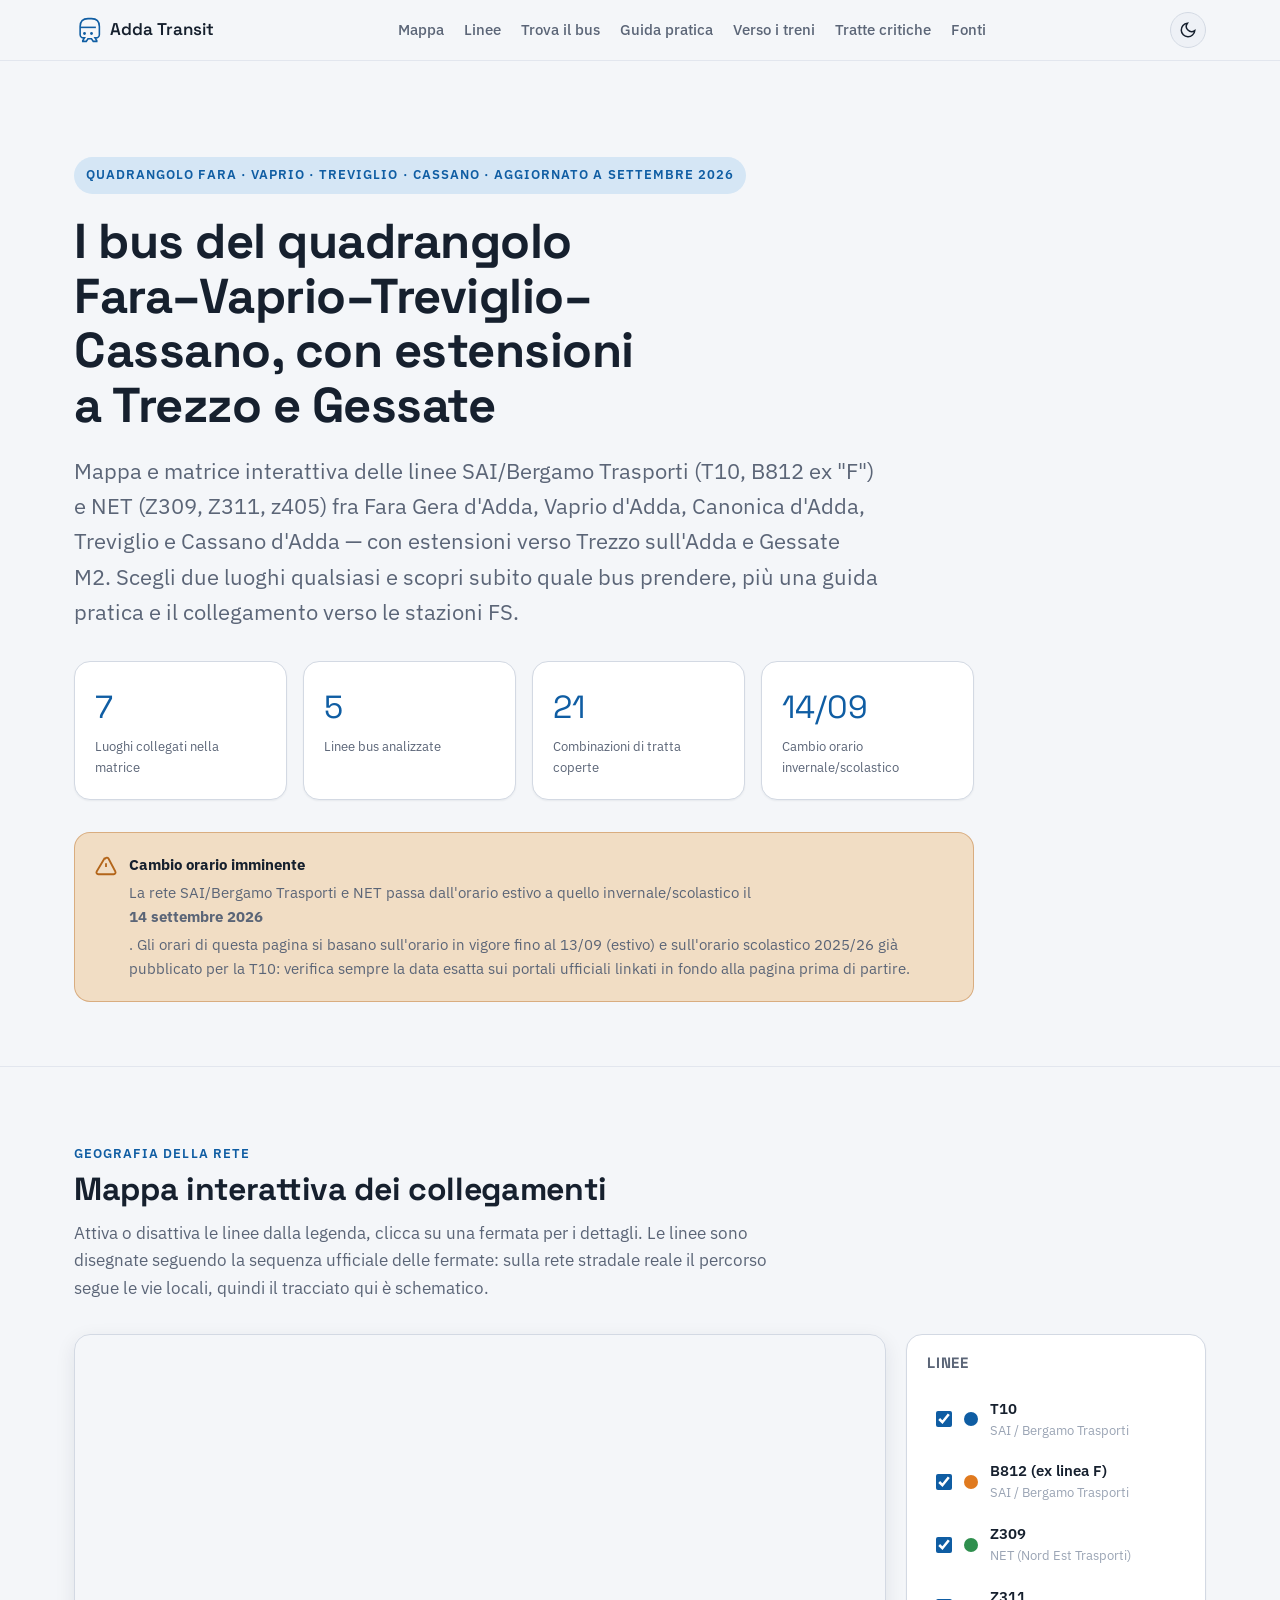
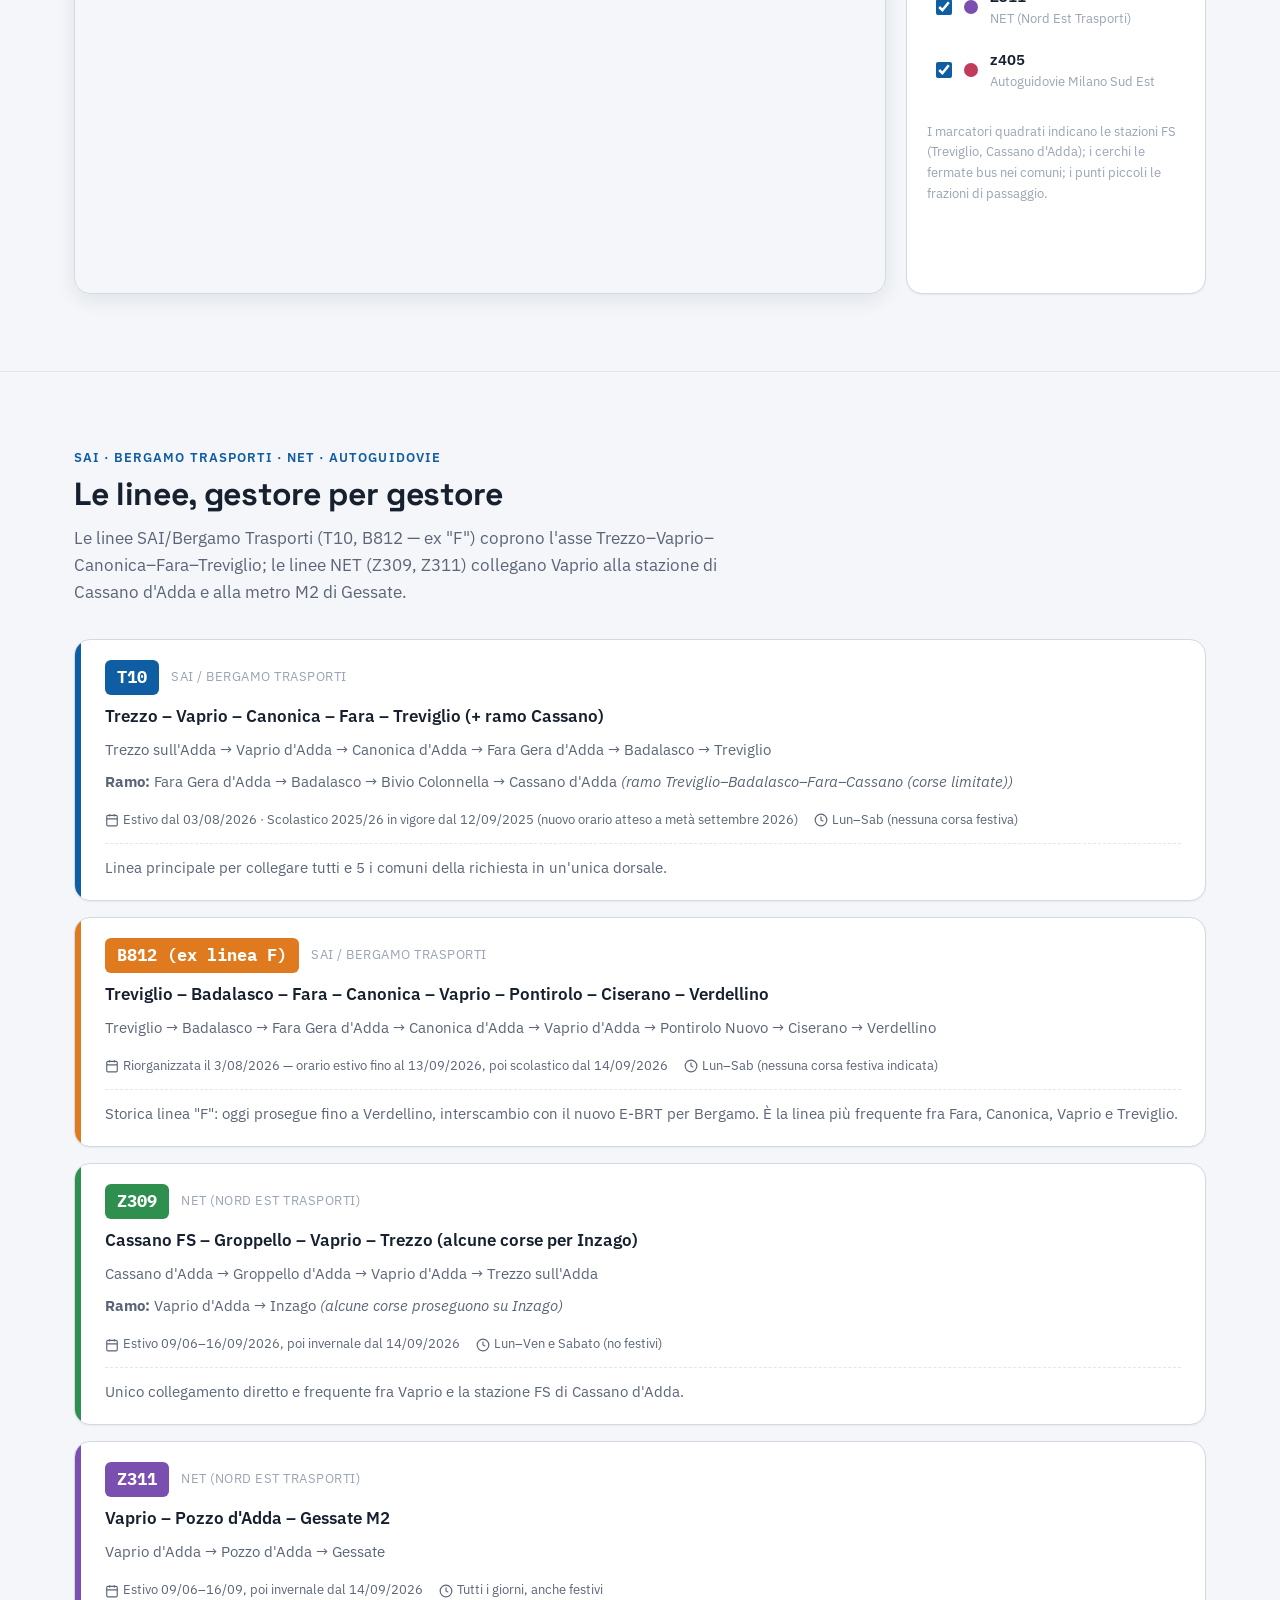
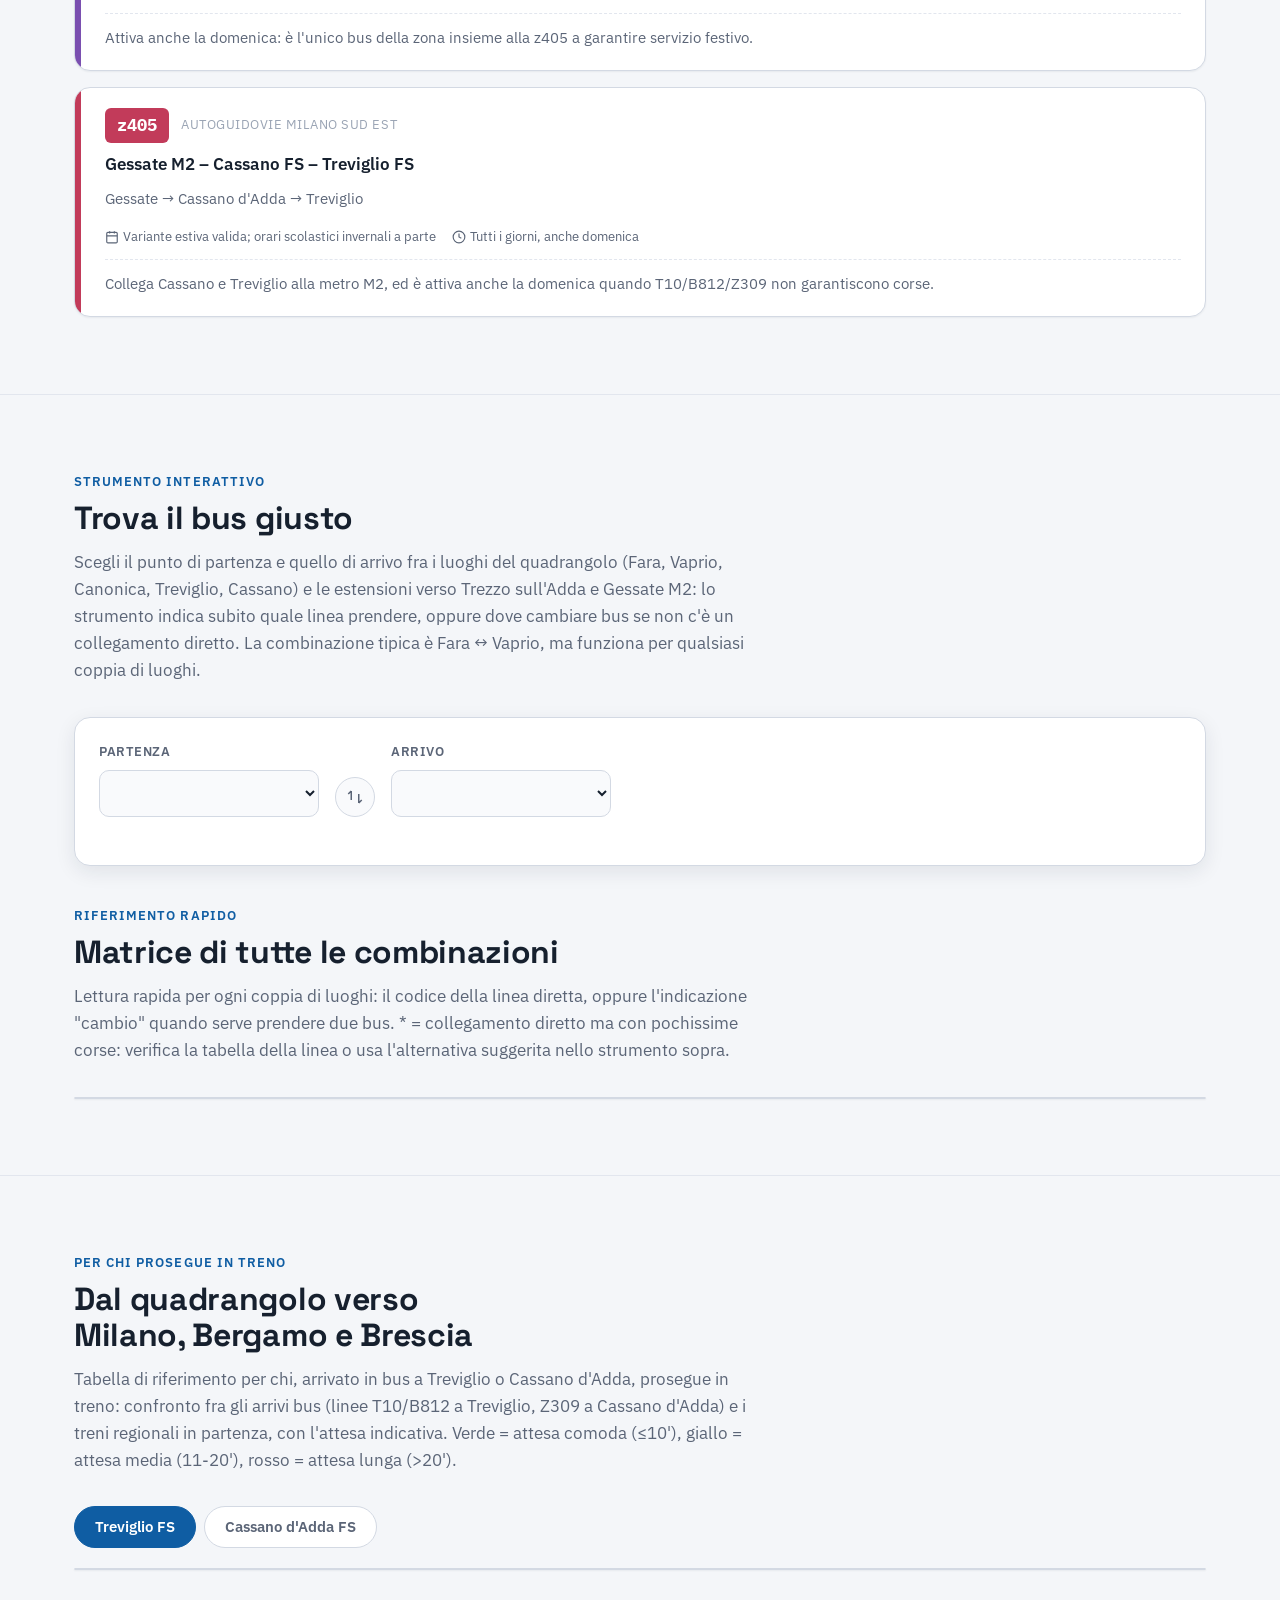
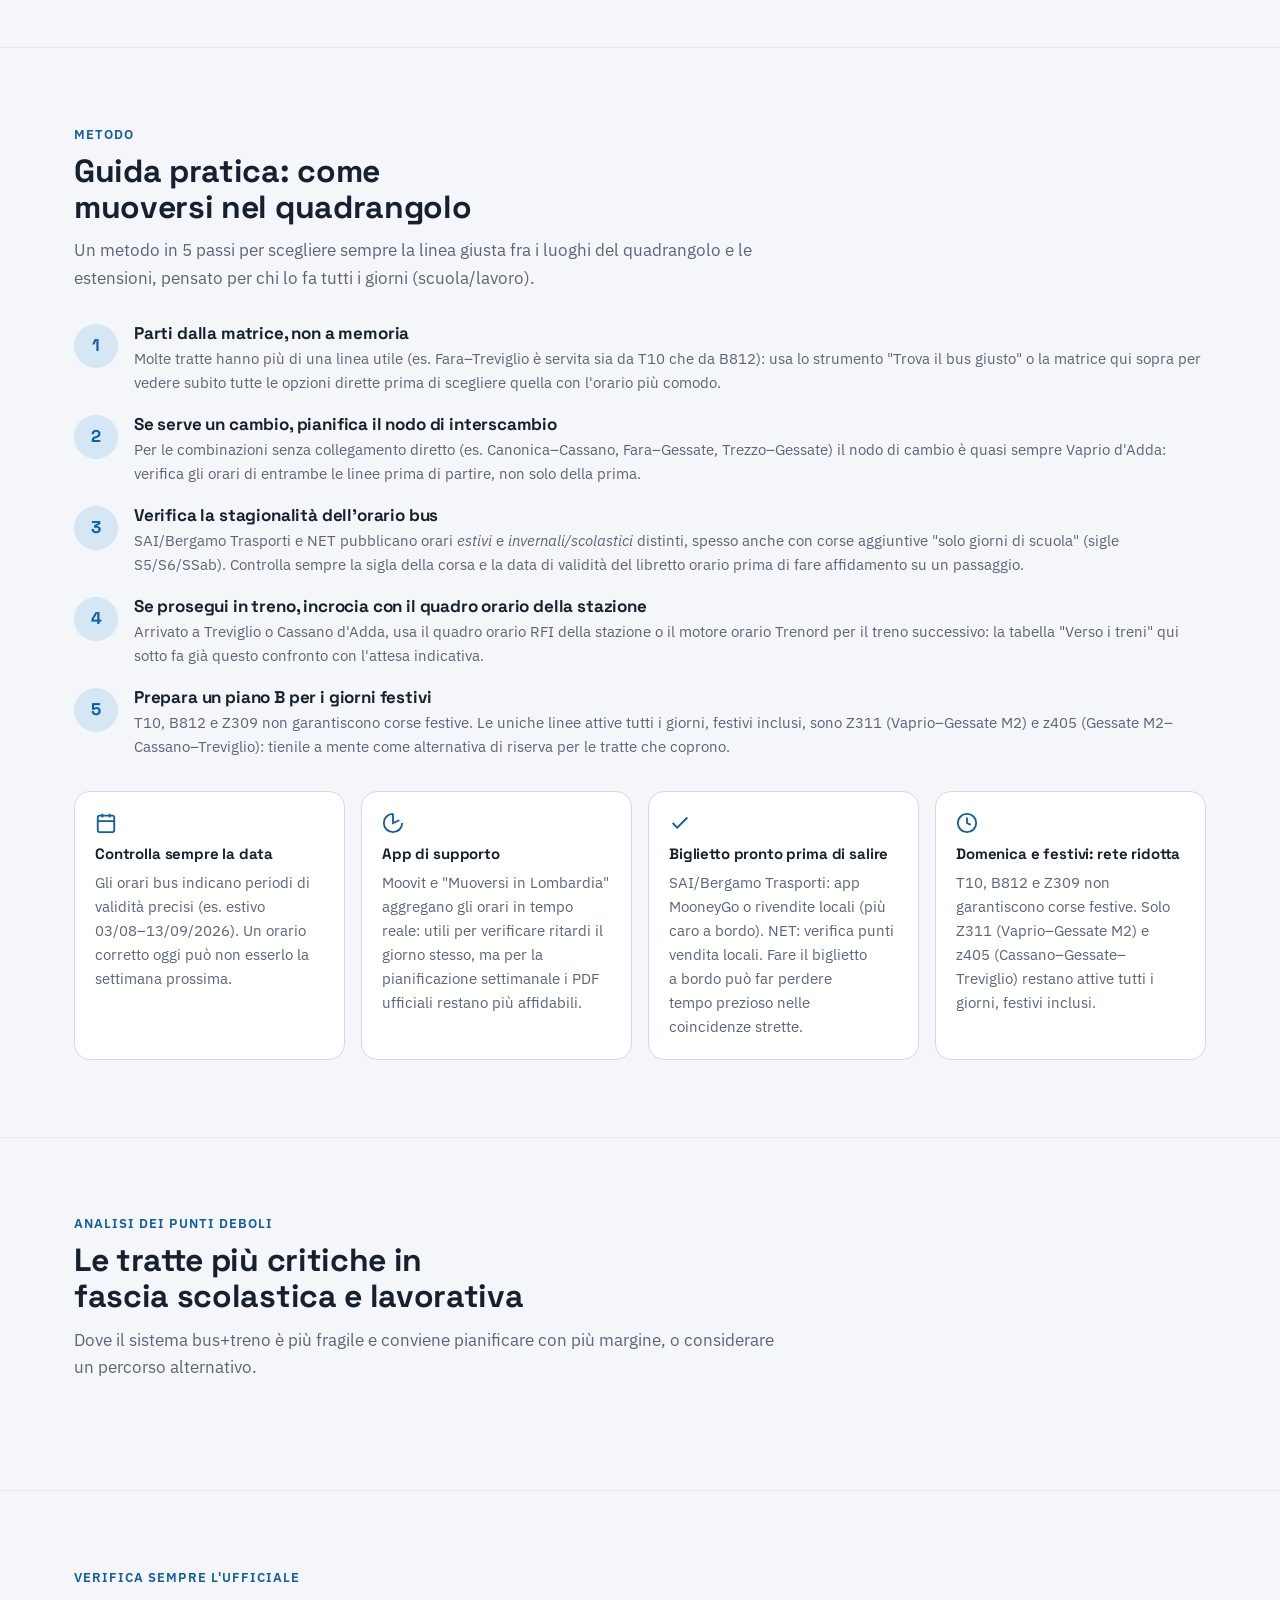
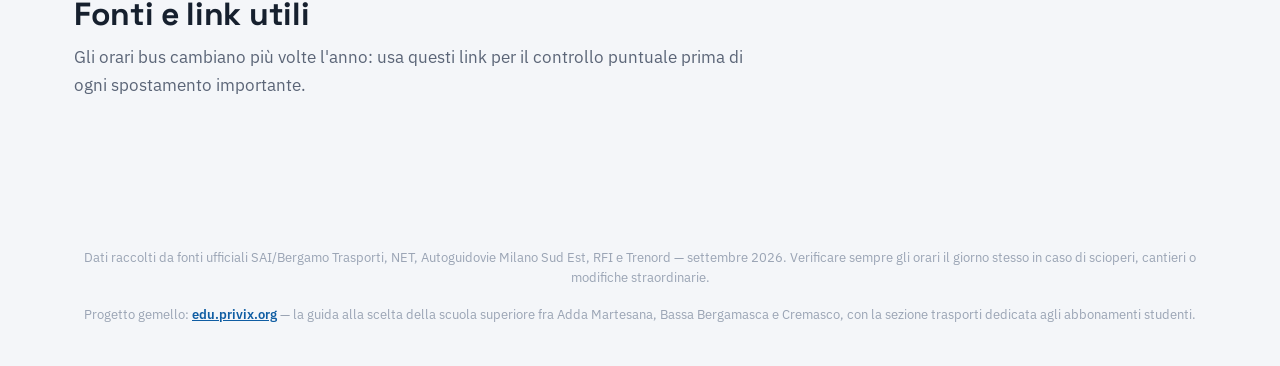
==== index.html @ 6c69dcee "feat: Adda Transit, i bus del quadrangolo Fara-Vaprio-Treviglio-Cassano Sito statico gemello di edu." ====
<!DOCTYPE html>
<html lang="it">
<head>
<meta charset="UTF-8" />
<meta name="viewport" content="width=device-width, initial-scale=1.0" />
<title>Bus Bassa Adda — Fara, Vaprio, Canonica, Treviglio, Cassano</title>
<meta name="description" content="Mappa e matrice interattiva dei collegamenti bus SAI (T10, B812/ex F) e NET (Z309, Z311, z405) nel quadrangolo Fara Gera d'Adda, Vaprio d'Adda, Canonica d'Adda, Treviglio e Cassano d'Adda, con estensioni verso Trezzo sull'Adda e Gessate M2, più guida pratica e collegamento alle stazioni FS." />
<link rel="canonical" href="https://move.privix.org/" />
<meta name="robots" content="index,follow" />
<meta name="author" content="privix.org" />
<meta property="og:title" content="Adda Transit — i bus del quadrangolo Fara, Vaprio, Canonica, Treviglio, Cassano" />
<meta property="og:description" content="Mappa, matrice delle tratte e coincidenze con i treni di Treviglio e Cassano d'Adda. Linee T10, B812 (ex F), Z309, Z311 e z405, con estensioni verso Trezzo sull'Adda e Gessate M2." />
<meta property="og:type" content="website" />
<meta property="og:locale" content="it_IT" />
<meta property="og:url" content="https://move.privix.org/" />
<meta name="theme-color" content="#16202e" />
<link rel="icon" href="data:image/svg+xml,%3Csvg xmlns='http://www.w3.org/2000/svg' viewBox='0 0 32 32'%3E%3Crect width='32' height='32' rx='7' fill='%230f5da3'/%3E%3Cpath d='M16 5c-5 0-8 2.5-8 7.5V21a3 3 0 0 0 3 3l-1.5 2.5V27h3l1.5-2.5h4L19.5 27h3v-.5L21 24a3 3 0 0 0 3-3v-8.5C24 7.5 21 5 16 5Z' fill='none' stroke='%23fff' stroke-width='1.9'/%3E%3Ccircle cx='12.5' cy='20' r='1.5' fill='%23fff'/%3E%3Ccircle cx='19.5' cy='20' r='1.5' fill='%23fff'/%3E%3Cpath d='M9 14h14' stroke='%23fff' stroke-width='1.9'/%3E%3C/svg%3E" />
<link rel="preconnect" href="https://fonts.googleapis.com">
<link rel="preconnect" href="https://fonts.gstatic.com" crossorigin>
<link rel="preconnect" href="https://tiles.openfreemap.org" crossorigin>
<link href="https://fonts.googleapis.com/css2?family=Space+Grotesk:wght@500;600;700&family=IBM+Plex+Sans:wght@400;500;600;700&family=IBM+Plex+Mono:wght@400;500;600;700&display=swap" rel="stylesheet">
<link href="vendor/maplibre-gl.css" rel="stylesheet" />
<script src="vendor/maplibre-gl.js" defer></script>
<link rel="stylesheet" href="style.css" />
</head>
<body>

<header class="site-header">
  <div class="container header-inner">
    <div class="brand">
      <svg viewBox="0 0 32 32" fill="none" aria-hidden="true"><path d="M16 3c-6 0-9 3-9 9v9a4 4 0 0 0 4 4h1l-2 3v1h4l2-3h4l2 3h4v-1l-2-3h1a4 4 0 0 0 4-4v-9c0-6-3-9-9-9Z" stroke="currentColor" stroke-width="1.8"/><circle cx="12" cy="20" r="1.6" fill="currentColor"/><circle cx="20" cy="20" r="1.6" fill="currentColor"/><path d="M7 13h18" stroke="currentColor" stroke-width="1.8"/></svg>
      <span>Adda Transit</span>
    </div>
    <ul class="nav-links">
      <li><a href="#mappa">Mappa</a></li>
      <li><a href="#linee">Linee</a></li>
      <li><a href="#percorsi">Trova il bus</a></li>
      <li><a href="#guida">Guida pratica</a></li>
      <li><a href="#treni">Verso i treni</a></li>
      <li><a href="#critiche">Tratte critiche</a></li>
      <li><a href="#fonti">Fonti</a></li>
    </ul>
    <button class="theme-toggle" data-theme-toggle aria-label="Cambia tema"></button>
  </div>
</header>

<main>
  <!-- HERO -->
  <section class="hero">
    <div class="container">
      <span class="hero-eyebrow">Quadrangolo Fara · Vaprio · Treviglio · Cassano · aggiornato a settembre 2026</span>
      <h1>I bus del quadrangolo Fara–Vaprio–Treviglio–Cassano, con estensioni a Trezzo e Gessate</h1>
      <p class="lead">Mappa e matrice interattiva delle linee SAI/Bergamo Trasporti (T10, B812 ex "F") e NET (Z309, Z311, z405) fra Fara Gera d'Adda, Vaprio d'Adda, Canonica d'Adda, Treviglio e Cassano d'Adda — con estensioni verso Trezzo sull'Adda e Gessate M2. Scegli due luoghi qualsiasi e scopri subito quale bus prendere, più una guida pratica e il collegamento verso le stazioni FS.</p>
      <div class="hero-stats">
        <div class="stat-card"><div class="num">7</div><div class="label">Luoghi collegati nella matrice</div></div>
        <div class="stat-card"><div class="num">5</div><div class="label">Linee bus analizzate</div></div>
        <div class="stat-card"><div class="num">21</div><div class="label">Combinazioni di tratta coperte</div></div>
        <div class="stat-card"><div class="num">14/09</div><div class="label">Cambio orario invernale/scolastico</div></div>
      </div>
      <div class="alert-banner">
        <svg viewBox="0 0 24 24" fill="none" stroke="currentColor" stroke-width="2"><path d="M10.29 3.86 1.82 18a2 2 0 0 0 1.71 3h16.94a2 2 0 0 0 1.71-3L14.71 3.86a2 2 0 0 0-3.42 0Z"/><path d="M12 9v4"/><path d="M12 17h.01"/></svg>
        <div>
          <strong>Cambio orario imminente</strong>
          <p>La rete SAI/Bergamo Trasporti e NET passa dall'orario estivo a quello invernale/scolastico il <strong>14 settembre 2026</strong>. Gli orari di questa pagina si basano sull'orario in vigore fino al 13/09 (estivo) e sull'orario scolastico 2025/26 già pubblicato per la T10: verifica sempre la data esatta sui portali ufficiali linkati in fondo alla pagina prima di partire.</p>
        </div>
      </div>
    </div>
  </section>

  <!-- MAPPA -->
  <section id="mappa">
    <div class="container">
      <div class="section-head">
        <div class="section-kicker">Geografia della rete</div>
        <h2>Mappa interattiva dei collegamenti</h2>
        <p>Attiva o disattiva le linee dalla legenda, clicca su una fermata per i dettagli. Le linee sono disegnate seguendo la sequenza ufficiale delle fermate: sulla rete stradale reale il percorso segue le vie locali, quindi il tracciato qui è schematico.</p>
      </div>
      <div class="map-wrap">
        <div id="map"></div>
        <aside class="map-legend">
          <h3>Linee</h3>
          <div id="legend-list"></div>
          <p class="map-hint">I marcatori quadrati indicano le stazioni FS (Treviglio, Cassano d'Adda); i cerchi le fermate bus nei comuni; i punti piccoli le frazioni di passaggio.</p>
        </aside>
      </div>
    </div>
  </section>

  <!-- LINEE -->
  <section id="linee">
    <div class="container">
      <div class="section-head">
        <div class="section-kicker">SAI · Bergamo Trasporti · NET · Autoguidovie</div>
        <h2>Le linee, gestore per gestore</h2>
        <p>Le linee SAI/Bergamo Trasporti (T10, B812 — ex "F") coprono l'asse Trezzo–Vaprio–Canonica–Fara–Treviglio; le linee NET (Z309, Z311) collegano Vaprio alla stazione di Cassano d'Adda e alla metro M2 di Gessate.</p>
      </div>
      <div id="lines-list" class="lines-grid"></div>
    </div>
  </section>

  <!-- PERCORSI: TROVA IL BUS + MATRICE -->
  <section id="percorsi">
    <div class="container">
      <div class="section-head">
        <div class="section-kicker">Strumento interattivo</div>
        <h2>Trova il bus giusto</h2>
        <p>Scegli il punto di partenza e quello di arrivo fra i luoghi del quadrangolo (Fara, Vaprio, Canonica, Treviglio, Cassano) e le estensioni verso Trezzo sull'Adda e Gessate M2: lo strumento indica subito quale linea prendere, oppure dove cambiare bus se non c'è un collegamento diretto. La combinazione tipica è Fara ↔ Vaprio, ma funziona per qualsiasi coppia di luoghi.</p>
      </div>
      <div class="calc-card">
        <div class="calc-controls">
          <div class="field">
            <label for="route-from">Partenza</label>
            <select id="route-from"></select>
          </div>
          <button class="swap-btn" id="route-swap" type="button" aria-label="Inverti partenza e arrivo" title="Inverti partenza e arrivo">
            <svg viewBox="0 0 24 24" fill="none" stroke="currentColor" stroke-width="2"><path d="M7 16V4M7 4 3 8M17 8v12m0 0 4-4"/></svg>
          </button>
          <div class="field">
            <label for="route-to">Arrivo</label>
            <select id="route-to"></select>
          </div>
        </div>
        <div id="route-results" class="calc-result"></div>
      </div>

      <div class="section-head matrix-head">
        <div class="section-kicker">Riferimento rapido</div>
        <h2>Matrice di tutte le combinazioni</h2>
        <p>Lettura rapida per ogni coppia di luoghi: il codice della linea diretta, oppure l'indicazione "cambio" quando serve prendere due bus. * = collegamento diretto ma con pochissime corse: verifica la tabella della linea o usa l'alternativa suggerita nello strumento sopra.</p>
      </div>
      <div class="table-wrap" id="matrix-wrap"></div>
    </div>
  </section>

  <!-- ESTENSIONE FERROVIARIA -->
  <section id="treni">
    <div class="container">
      <div class="section-head">
        <div class="section-kicker">Per chi prosegue in treno</div>
        <h2>Dal quadrangolo verso Milano, Bergamo e Brescia</h2>
        <p>Tabella di riferimento per chi, arrivato in bus a Treviglio o Cassano d'Adda, prosegue in treno: confronto fra gli arrivi bus (linee T10/B812 a Treviglio, Z309 a Cassano d'Adda) e i treni regionali in partenza, con l'attesa indicativa. Verde = attesa comoda (≤10'), giallo = attesa media (11-20'), rosso = attesa lunga (&gt;20').</p>
      </div>
      <div class="tabs">
        <button class="tab-btn active" data-target="tbl-treviglio">Treviglio FS</button>
        <button class="tab-btn" data-target="tbl-cassano">Cassano d'Adda FS</button>
      </div>
      <div id="tbl-treviglio" class="table-wrap"></div>
      <div id="tbl-cassano" class="table-wrap" style="display:none"></div>
    </div>
  </section>

  <!-- GUIDA PRATICA -->
  <section id="guida">
    <div class="container">
      <div class="section-head">
        <div class="section-kicker">Metodo</div>
        <h2>Guida pratica: come muoversi nel quadrangolo</h2>
        <p>Un metodo in 5 passi per scegliere sempre la linea giusta fra i luoghi del quadrangolo e le estensioni, pensato per chi lo fa tutti i giorni (scuola/lavoro).</p>
      </div>
      <div class="guide-steps">
        <div class="guide-step">
          <div class="step-num">1</div>
          <div><h3>Parti dalla matrice, non a memoria</h3>
          <p>Molte tratte hanno più di una linea utile (es. Fara–Treviglio è servita sia da T10 che da B812): usa lo strumento "Trova il bus giusto" o la matrice qui sopra per vedere subito tutte le opzioni dirette prima di scegliere quella con l'orario più comodo.</p></div>
        </div>
        <div class="guide-step">
          <div class="step-num">2</div>
          <div><h3>Se serve un cambio, pianifica il nodo di interscambio</h3>
          <p>Per le combinazioni senza collegamento diretto (es. Canonica–Cassano, Fara–Gessate, Trezzo–Gessate) il nodo di cambio è quasi sempre Vaprio d'Adda: verifica gli orari di entrambe le linee prima di partire, non solo della prima.</p></div>
        </div>
        <div class="guide-step">
          <div class="step-num">3</div>
          <div><h3>Verifica la stagionalità dell'orario bus</h3>
          <p>SAI/Bergamo Trasporti e NET pubblicano orari <em>estivi</em> e <em>invernali/scolastici</em> distinti, spesso anche con corse aggiuntive "solo giorni di scuola" (sigle S5/S6/SSab). Controlla sempre la sigla della corsa e la data di validità del libretto orario prima di fare affidamento su un passaggio.</p></div>
        </div>
        <div class="guide-step">
          <div class="step-num">4</div>
          <div><h3>Se prosegui in treno, incrocia con il quadro orario della stazione</h3>
          <p>Arrivato a Treviglio o Cassano d'Adda, usa il quadro orario RFI della stazione o il motore orario Trenord per il treno successivo: la tabella "Verso i treni" qui sotto fa già questo confronto con l'attesa indicativa.</p></div>
        </div>
        <div class="guide-step">
          <div class="step-num">5</div>
          <div><h3>Prepara un piano B per i giorni festivi</h3>
          <p>T10, B812 e Z309 non garantiscono corse festive. Le uniche linee attive tutti i giorni, festivi inclusi, sono Z311 (Vaprio–Gessate M2) e z405 (Gessate M2–Cassano–Treviglio): tienile a mente come alternativa di riserva per le tratte che coprono.</p></div>
        </div>
      </div>

      <div class="tips-grid">
        <div class="tip-card">
          <svg viewBox="0 0 24 24" fill="none" stroke="currentColor" stroke-width="2"><rect x="3" y="4" width="18" height="18" rx="2"/><path d="M16 2v4M8 2v4M3 10h18"/></svg>
          <h4>Controlla sempre la data</h4>
          <p>Gli orari bus indicano periodi di validità precisi (es. estivo 03/08–13/09/2026). Un orario corretto oggi può non esserlo la settimana prossima.</p>
        </div>
        <div class="tip-card">
          <svg viewBox="0 0 24 24" fill="none" stroke="currentColor" stroke-width="2"><path d="M12 2a10 10 0 1 0 10 10"/><path d="M12 2v10l7-3"/></svg>
          <h4>App di supporto</h4>
          <p>Moovit e "Muoversi in Lombardia" aggregano gli orari in tempo reale: utili per verificare ritardi il giorno stesso, ma per la pianificazione settimanale i PDF ufficiali restano più affidabili.</p>
        </div>
        <div class="tip-card">
          <svg viewBox="0 0 24 24" fill="none" stroke="currentColor" stroke-width="2"><path d="M20 6 9 17l-5-5"/></svg>
          <h4>Biglietto pronto prima di salire</h4>
          <p>SAI/Bergamo Trasporti: app MooneyGo o rivendite locali (più caro a bordo). NET: verifica punti vendita locali. Fare il biglietto a bordo può far perdere tempo prezioso nelle coincidenze strette.</p>
        </div>
        <div class="tip-card">
          <svg viewBox="0 0 24 24" fill="none" stroke="currentColor" stroke-width="2"><circle cx="12" cy="12" r="10"/><path d="M12 6v6l4 2"/></svg>
          <h4>Domenica e festivi: rete ridotta</h4>
          <p>T10, B812 e Z309 non garantiscono corse festive. Solo Z311 (Vaprio–Gessate M2) e z405 (Cassano–Gessate–Treviglio) restano attive tutti i giorni, festivi inclusi.</p>
        </div>
      </div>
    </div>
  </section>

  <!-- TRATTE CRITICHE -->
  <section id="critiche">
    <div class="container">
      <div class="section-head">
        <div class="section-kicker">Analisi dei punti deboli</div>
        <h2>Le tratte più critiche in fascia scolastica e lavorativa</h2>
        <p>Dove il sistema bus+treno è più fragile e conviene pianificare con più margine, o considerare un percorso alternativo.</p>
      </div>
      <div class="critical-grid" id="critical-list"></div>
    </div>
  </section>

  <!-- FONTI -->
  <section id="fonti">
    <div class="container">
      <div class="section-head">
        <div class="section-kicker">Verifica sempre l'ufficiale</div>
        <h2>Fonti e link utili</h2>
        <p>Gli orari bus cambiano più volte l'anno: usa questi link per il controllo puntuale prima di ogni spostamento importante.</p>
      </div>
      <div class="sources-list" id="sources-list"></div>
    </div>
  </section>
</main>

<footer>
  <div class="container">
    Dati raccolti da fonti ufficiali SAI/Bergamo Trasporti, NET, Autoguidovie Milano Sud Est, RFI e Trenord — settembre 2026. Verificare sempre gli orari il giorno stesso in caso di scioperi, cantieri o modifiche straordinarie.
    <p class="footer-twin">Progetto gemello: <a href="https://edu.privix.org/">edu.privix.org</a> — la guida alla scelta della scuola superiore fra Adda Martesana, Bassa Bergamasca e Cremasco, con la sezione trasporti dedicata agli abbonamenti studenti.</p>
  </div>
</footer>

<script src="data.js" defer></script>
<script src="script.js" defer></script>
</body>
</html>
---- style.css ----
/* ===== Design tokens ===== */
:root, [data-theme="light"] {
  --color-bg: #f4f6f9;
  --color-surface: #ffffff;
  --color-surface-2: #f9fafc;
  --color-surface-offset: #eef1f6;
  --color-surface-offset-2: #e6eaf1;
  --color-divider: #e2e6ee;
  --color-border: #d3d9e3;

  --color-text: #16202e;
  --color-text-muted: #5b6577;
  --color-text-faint: #9aa4b4;
  --color-text-inverse: #f7f9fc;

  --color-primary: #0f5da3;
  --color-primary-hover: #0b4a83;
  --color-primary-active: #083a68;
  --color-primary-highlight: #d5e6f5;

  --color-warning: #b3651a;
  --color-warning-highlight: #f1ddc4;
  --color-error: #ac2c4f;
  --color-error-highlight: #f0d2dc;
  --color-success: #2f8f4e;
  --color-success-highlight: #d3ecda;

  --line-t10: #0f5da3;
  --line-b812: #e07a1f;
  --line-z309: #2f8f4e;
  --line-z311: #7a4fb0;
  --line-z405: #c23b5a;

  --radius-sm: 0.375rem;
  --radius-md: 0.625rem;
  --radius-lg: 1rem;
  --radius-xl: 1.25rem;
  --radius-full: 9999px;

  --shadow-sm: 0 1px 2px rgba(20, 30, 50, 0.06);
  --shadow-md: 0 6px 20px rgba(20, 30, 50, 0.09);
  --shadow-lg: 0 16px 40px rgba(20, 30, 50, 0.14);

  --transition-interactive: 160ms cubic-bezier(0.16, 1, 0.3, 1);

  --font-display: 'Space Grotesk', 'Helvetica Neue', sans-serif;
  --font-body: 'IBM Plex Sans', 'Helvetica Neue', sans-serif;
  --font-mono: 'IBM Plex Mono', 'SFMono-Regular', Menlo, monospace;

  --text-xs: clamp(0.75rem, 0.72rem + 0.15vw, 0.8125rem);
  --text-sm: clamp(0.875rem, 0.83rem + 0.2vw, 0.9375rem);
  --text-base: clamp(1rem, 0.96rem + 0.2vw, 1.0625rem);
  --text-lg: clamp(1.125rem, 1.02rem + 0.5vw, 1.375rem);
  --text-xl: clamp(1.4rem, 1.15rem + 1.1vw, 2rem);
  --text-2xl: clamp(1.9rem, 1.3rem + 2.2vw, 3.2rem);
  --text-3xl: clamp(2.4rem, 1.2rem + 3.6vw, 4.5rem);

  --space-1: 0.25rem; --space-2: 0.5rem; --space-3: 0.75rem; --space-4: 1rem;
  --space-5: 1.25rem; --space-6: 1.5rem; --space-8: 2rem; --space-10: 2.5rem;
  --space-12: 3rem; --space-16: 4rem; --space-20: 5rem; --space-24: 6rem; --space-32: 8rem;

  --content-default: 1180px;
}

[data-theme="dark"] {
  --color-bg: #0f1520;
  --color-surface: #151d2b;
  --color-surface-2: #182131;
  --color-surface-offset: #1b2434;
  --color-surface-offset-2: #202a3c;
  --color-divider: #263048;
  --color-border: #2c3750;

  --color-text: #dde3ee;
  --color-text-muted: #8e98ac;
  --color-text-faint: #616d84;
  --color-text-inverse: #131a26;

  --color-primary: #4f9bdb;
  --color-primary-hover: #75b3e6;
  --color-primary-active: #9bc9ee;
  --color-primary-highlight: #1e3550;

  --color-warning: #e0a15b;
  --color-warning-highlight: #3d3120;
  --color-error: #e07793;
  --color-error-highlight: #3a2530;
  --color-success: #6fc98c;
  --color-success-highlight: #1f3626;

  --line-t10: #5b9fe0;
  --line-b812: #f0a05a;
  --line-z309: #6fc98c;
  --line-z311: #b48ce3;
  --line-z405: #e58aa2;

  --shadow-sm: 0 1px 2px rgba(0, 0, 0, 0.3);
  --shadow-md: 0 6px 20px rgba(0, 0, 0, 0.35);
  --shadow-lg: 0 16px 40px rgba(0, 0, 0, 0.45);
}

/* ===== Base ===== */
*, *::before, *::after { box-sizing: border-box; margin: 0; padding: 0; }
html { -webkit-text-size-adjust: none; scroll-behavior: smooth; scroll-padding-top: 84px; }
body {
  min-height: 100dvh;
  font-family: var(--font-body);
  font-size: var(--text-base);
  line-height: 1.6;
  color: var(--color-text);
  background: var(--color-bg);
  transition: background var(--transition-interactive), color var(--transition-interactive);
}
img, svg, canvas { display: block; max-width: 100%; }
h1, h2, h3, h4 { font-family: var(--font-display); line-height: 1.12; text-wrap: balance; letter-spacing: -0.01em; }
p, li { text-wrap: pretty; }
a { color: inherit; }
:focus-visible { outline: 2px solid var(--color-primary); outline-offset: 3px; border-radius: var(--radius-sm); }
button { font: inherit; color: inherit; cursor: pointer; background: none; border: none; }
table { border-collapse: collapse; width: 100%; }
.container { max-width: var(--content-default); margin-inline: auto; padding-inline: var(--space-6); }
.mono { font-family: var(--font-mono); }
.sr-only { position: absolute; width: 1px; height: 1px; overflow: hidden; clip: rect(0,0,0,0); }

/* ===== Header ===== */
.site-header {
  position: sticky; top: 0; z-index: 100;
  background: color-mix(in oklab, var(--color-bg) 88%, transparent);
  backdrop-filter: blur(14px);
  border-bottom: 1px solid var(--color-divider);
}
.header-inner { display: flex; align-items: center; justify-content: space-between; gap: var(--space-4); padding-block: var(--space-3); }
.brand { display: flex; align-items: center; gap: var(--space-2); font-family: var(--font-display); font-weight: 600; font-size: var(--text-base); }
.brand svg { width: 28px; height: 28px; color: var(--color-primary); }
.nav-links { display: flex; gap: var(--space-5); list-style: none; flex-wrap: wrap; }
.nav-links a { font-size: var(--text-sm); font-weight: 500; color: var(--color-text-muted); text-decoration: none; transition: color var(--transition-interactive); }
.nav-links a:hover { color: var(--color-primary); }
.theme-toggle { display: flex; align-items: center; justify-content: center; width: 36px; height: 36px; border-radius: var(--radius-full); background: var(--color-surface-offset); border: 1px solid var(--color-border); color: var(--color-text); }
.theme-toggle:hover { background: var(--color-surface-offset-2); }
.theme-toggle svg { width: 18px; height: 18px; }
@media (max-width: 780px) { .nav-links { display: none; } }

/* ===== Hero ===== */
.hero { padding-block: clamp(var(--space-12), 8vw, var(--space-24)) clamp(var(--space-8), 5vw, var(--space-16)); }
.hero-eyebrow { display: inline-flex; align-items: center; gap: var(--space-2); font-size: var(--text-xs); font-weight: 600; text-transform: uppercase; letter-spacing: 0.08em; color: var(--color-primary); background: var(--color-primary-highlight); padding: var(--space-2) var(--space-3); border-radius: var(--radius-full); margin-bottom: var(--space-5); }
.hero h1 { font-size: var(--text-2xl); max-width: 18ch; margin-bottom: var(--space-5); }
.hero p.lead { font-size: var(--text-lg); color: var(--color-text-muted); max-width: 62ch; margin-bottom: var(--space-8); }
.hero-stats { display: grid; grid-template-columns: repeat(auto-fit, minmax(160px, 1fr)); gap: var(--space-4); max-width: 900px; }
.stat-card { background: var(--color-surface); border: 1px solid var(--color-border); border-radius: var(--radius-lg); padding: var(--space-5); box-shadow: var(--shadow-sm); }
.stat-card .num { font-family: var(--font-display); font-size: var(--text-xl); color: var(--color-primary); }
.stat-card .label { font-size: var(--text-xs); color: var(--color-text-muted); margin-top: var(--space-1); }

.alert-banner { display: flex; gap: var(--space-3); align-items: flex-start; background: var(--color-warning-highlight); border: 1px solid color-mix(in oklab, var(--color-warning) 40%, transparent); border-radius: var(--radius-lg); padding: var(--space-5); margin-top: var(--space-8); max-width: 900px; }
.alert-banner svg { width: 22px; height: 22px; flex-shrink: 0; color: var(--color-warning); margin-top: 2px; }
.alert-banner strong { display: block; margin-bottom: var(--space-1); font-size: var(--text-sm); }
.alert-banner p { font-size: var(--text-sm); color: var(--color-text-muted); }

/* ===== Sections ===== */
section { padding-block: clamp(var(--space-12), 6vw, var(--space-20)); }
section + section { border-top: 1px solid var(--color-divider); }
.section-head { margin-bottom: var(--space-8); max-width: 70ch; }
.section-kicker { font-size: var(--text-xs); font-weight: 600; text-transform: uppercase; letter-spacing: 0.08em; color: var(--color-primary); margin-bottom: var(--space-2); }
.section-head h2 { font-size: var(--text-xl); margin-bottom: var(--space-3); }
.section-head p { color: var(--color-text-muted); font-size: var(--text-base); }

/* ===== Map ===== */
.map-wrap { display: grid; grid-template-columns: 1fr 300px; gap: var(--space-5); align-items: stretch; }
#map { width: 100%; height: 560px; border-radius: var(--radius-lg); overflow: hidden; border: 1px solid var(--color-border); box-shadow: var(--shadow-md); }
.map-legend { background: var(--color-surface); border: 1px solid var(--color-border); border-radius: var(--radius-lg); padding: var(--space-5); display: flex; flex-direction: column; gap: var(--space-3); box-shadow: var(--shadow-sm); }
.map-legend h3 { font-size: var(--text-sm); text-transform: uppercase; letter-spacing: 0.05em; color: var(--color-text-muted); margin-bottom: var(--space-1); }
.legend-item { display: flex; align-items: center; gap: var(--space-3); padding: var(--space-2); border-radius: var(--radius-md); cursor: pointer; border: 1px solid transparent; transition: background var(--transition-interactive); }
.legend-item:hover { background: var(--color-surface-offset); }
.legend-item input { accent-color: var(--color-primary); width: 16px; height: 16px; }
.legend-swatch { width: 14px; height: 14px; border-radius: var(--radius-full); flex-shrink: 0; }
.legend-item .li-text { display: flex; flex-direction: column; }
.legend-item .li-code { font-weight: 600; font-size: var(--text-sm); }
.legend-item .li-gestore { font-size: var(--text-xs); color: var(--color-text-faint); }
.map-hint { font-size: var(--text-xs); color: var(--color-text-faint); margin-top: var(--space-2); }
@media (max-width: 900px) { .map-wrap { grid-template-columns: 1fr; } #map { height: 420px; } }
@media (max-width: 640px) { .calc-controls .swap-btn { align-self: center; margin-inline: auto; transform: rotate(90deg); } .calc-controls .swap-btn:hover { transform: rotate(270deg); } }

.maplibregl-popup-content { background: var(--color-surface) !important; color: var(--color-text) !important; border-radius: var(--radius-md) !important; box-shadow: var(--shadow-md) !important; font-family: var(--font-body); padding: var(--space-3) var(--space-4) !important; }
.popup-title { font-weight: 600; font-size: var(--text-sm); margin-bottom: var(--space-1); }
.popup-sub { font-size: var(--text-xs); color: var(--color-text-muted); }

/* ===== Lines table ===== */
.lines-grid { display: flex; flex-direction: column; gap: var(--space-4); }
.line-card { display: grid; grid-template-columns: 6px 1fr; background: var(--color-surface); border: 1px solid var(--color-border); border-radius: var(--radius-lg); overflow: hidden; box-shadow: var(--shadow-sm); }
.line-card .bar { background: var(--line-color, var(--color-primary)); }
.line-card .body { padding: var(--space-5) var(--space-6); display: flex; flex-direction: column; gap: var(--space-2); }
.line-card .top-row { display: flex; align-items: center; gap: var(--space-3); flex-wrap: wrap; }
.line-code { font-family: var(--font-mono); font-weight: 700; font-size: var(--text-base); padding: var(--space-1) var(--space-3); border-radius: var(--radius-sm); color: #fff; background: var(--line-color, var(--color-primary)); }
.line-gestore { font-size: var(--text-xs); color: var(--color-text-faint); text-transform: uppercase; letter-spacing: 0.04em; }
.line-name { font-weight: 600; font-size: var(--text-base); }
.line-route { font-size: var(--text-sm); color: var(--color-text-muted); }
.line-meta { display: flex; flex-wrap: wrap; gap: var(--space-4); margin-top: var(--space-2); font-size: var(--text-xs); }
.line-meta .tag { display: flex; align-items: center; gap: var(--space-1); color: var(--color-text-muted); }
.line-meta svg { width: 14px; height: 14px; }
.line-note { font-size: var(--text-sm); color: var(--color-text-muted); border-top: 1px dashed var(--color-divider); padding-top: var(--space-3); margin-top: var(--space-1); }

/* ===== Calculator ===== */
.calc-card { background: var(--color-surface); border: 1px solid var(--color-border); border-radius: var(--radius-lg); padding: var(--space-6); box-shadow: var(--shadow-md); }
.calc-controls { display: flex; flex-wrap: wrap; gap: var(--space-4); align-items: end; margin-bottom: var(--space-6); }
.field { display: flex; flex-direction: column; gap: var(--space-2); min-width: 200px; }
.field label { font-size: var(--text-xs); font-weight: 600; color: var(--color-text-muted); text-transform: uppercase; letter-spacing: 0.04em; }
.field select, .field input[type=time] {
  font: inherit; font-size: var(--text-sm); padding: var(--space-3) var(--space-4);
  border-radius: var(--radius-md); border: 1px solid var(--color-border); background: var(--color-surface-2);
  color: var(--color-text); min-width: 220px;
}
.field select:focus, .field input:focus { border-color: var(--color-primary); }
.calc-result { display: grid; grid-template-columns: repeat(auto-fit, minmax(220px, 1fr)); gap: var(--space-4); }
.result-card { border-radius: var(--radius-lg); padding: var(--space-5); border: 1px solid var(--color-border); background: var(--color-surface-2); }
.result-card .dest { font-size: var(--text-xs); text-transform: uppercase; letter-spacing: 0.05em; color: var(--color-text-muted); margin-bottom: var(--space-2); }
.result-card .time { font-family: var(--font-mono); font-size: var(--text-xl); font-weight: 700; }
.result-card .wait { display: inline-flex; align-items: center; gap: var(--space-1); font-size: var(--text-xs); font-weight: 600; padding: var(--space-1) var(--space-3); border-radius: var(--radius-full); margin-top: var(--space-3); }
.wait.good { background: var(--color-success-highlight); color: var(--color-success); }
.wait.ok { background: var(--color-warning-highlight); color: var(--color-warning); }
.wait.bad { background: var(--color-error-highlight); color: var(--color-error); }

/* ===== Route finder (Trova il bus giusto) ===== */
.swap-btn { display: flex; align-items: center; justify-content: center; width: 40px; height: 40px; border-radius: var(--radius-full); border: 1px solid var(--color-border); background: var(--color-surface-2); color: var(--color-text-muted); flex-shrink: 0; transition: background var(--transition-interactive), color var(--transition-interactive), transform var(--transition-interactive); }
.swap-btn:hover { background: var(--color-primary-highlight); color: var(--color-primary); transform: rotate(180deg); }
.swap-btn svg { width: 18px; height: 18px; }
.result-card.wide { grid-column: 1 / -1; }
.result-card.alt { border-style: dashed; background: var(--color-surface); }
.line-chip { display: inline-flex; align-items: center; font-family: var(--font-mono); font-weight: 700; font-size: var(--text-sm); padding: var(--space-1) var(--space-3); border-radius: var(--radius-sm); color: #fff; background: var(--chip-color, var(--color-primary)); margin: 0 var(--space-1) var(--space-1) 0; }
.route-lines { display: flex; flex-wrap: wrap; align-items: center; gap: var(--space-1); margin: var(--space-2) 0; }
.route-lines .arrow { color: var(--color-text-faint); margin: 0 var(--space-2); font-weight: 600; }
.route-freq { font-size: var(--text-sm); color: var(--color-text-muted); }
.route-note { font-size: var(--text-xs); color: var(--color-text-faint); margin-top: var(--space-2); border-top: 1px dashed var(--color-divider); padding-top: var(--space-2); }
.tag.warn { display: inline-flex; align-items: center; font-size: var(--text-xs); font-weight: 600; color: var(--color-warning); background: var(--color-warning-highlight); padding: 2px var(--space-2); border-radius: var(--radius-full); margin-left: var(--space-2); }

/* ===== Matrice combinazioni ===== */
.matrix-head { margin-top: var(--space-10); }
.matrix-table { min-width: 780px; }
.matrix-table th, .matrix-table td { text-align: center; white-space: nowrap; }
.matrix-table thead th:first-child { background: var(--color-surface); }
.matrix-table tbody th { text-align: left; font-size: var(--text-sm); font-weight: 600; color: var(--color-text); background: var(--color-surface-offset); position: sticky; left: 0; }
.matrix-table .cell-diag { color: var(--color-text-faint); background: var(--color-surface-offset); }
.matrix-table .cell-change { font-size: var(--text-xs); color: var(--color-text-muted); font-style: italic; }
.matrix-table .mx-star { color: var(--color-warning); font-weight: 700; margin-left: 2px; }
.matrix-table .line-chip { font-size: var(--text-xs); padding: 2px var(--space-2); margin: 1px; }

/* ===== Coincidenze table ===== */
.tabs { display: flex; gap: var(--space-2); margin-bottom: var(--space-5); flex-wrap: wrap; }
.tab-btn { padding: var(--space-2) var(--space-5); border-radius: var(--radius-full); border: 1px solid var(--color-border); background: var(--color-surface); font-size: var(--text-sm); font-weight: 600; color: var(--color-text-muted); }
.tab-btn.active { background: var(--color-primary); color: #fff; border-color: var(--color-primary); }
.table-wrap { overflow-x: auto; border: 1px solid var(--color-border); border-radius: var(--radius-lg); background: var(--color-surface); box-shadow: var(--shadow-sm); }
.coinc-table { min-width: 640px; }
.coinc-table th { text-align: left; font-size: var(--text-xs); text-transform: uppercase; letter-spacing: 0.04em; color: var(--color-text-muted); padding: var(--space-3) var(--space-4); background: var(--color-surface-offset); border-bottom: 1px solid var(--color-border); position: sticky; top: 0; }
.coinc-table td { padding: var(--space-3) var(--space-4); font-size: var(--text-sm); border-bottom: 1px solid var(--color-divider); }
.coinc-table tr:last-child td { border-bottom: none; }
.coinc-table td.mono, .coinc-table .cell-time { font-family: var(--font-mono); }
.badge { display: inline-flex; align-items: center; padding: 2px var(--space-2); border-radius: var(--radius-sm); font-size: var(--text-xs); font-weight: 600; }
.badge.good { background: var(--color-success-highlight); color: var(--color-success); }
.badge.ok { background: var(--color-warning-highlight); color: var(--color-warning); }
.badge.bad { background: var(--color-error-highlight); color: var(--color-error); }

/* ===== Guide ===== */
.guide-steps { display: flex; flex-direction: column; gap: var(--space-5); counter-reset: step; }
.guide-step { display: grid; grid-template-columns: 44px 1fr; gap: var(--space-4); }
.guide-step .step-num { width: 44px; height: 44px; border-radius: var(--radius-full); background: var(--color-primary-highlight); color: var(--color-primary); display: flex; align-items: center; justify-content: center; font-family: var(--font-display); font-weight: 700; font-size: var(--text-base); }
.guide-step h3 { font-size: var(--text-base); margin-bottom: var(--space-1); }
.guide-step p { font-size: var(--text-sm); color: var(--color-text-muted); }

.tips-grid { display: grid; grid-template-columns: repeat(auto-fit, minmax(240px, 1fr)); gap: var(--space-4); margin-top: var(--space-8); }
.tip-card { background: var(--color-surface); border: 1px solid var(--color-border); border-radius: var(--radius-lg); padding: var(--space-5); }
.tip-card svg { width: 22px; height: 22px; color: var(--color-primary); margin-bottom: var(--space-3); }
.tip-card h4 { font-size: var(--text-sm); margin-bottom: var(--space-2); }
.tip-card p { font-size: var(--text-sm); color: var(--color-text-muted); }

/* ===== Critical routes ===== */
.critical-grid { display: flex; flex-direction: column; gap: var(--space-4); }
.critical-card { display: flex; gap: var(--space-4); background: var(--color-surface); border: 1px solid var(--color-border); border-left: 4px solid var(--color-error); border-radius: var(--radius-lg); padding: var(--space-5); }
.critical-card .icon { width: 38px; height: 38px; border-radius: var(--radius-full); background: var(--color-error-highlight); color: var(--color-error); display: flex; align-items: center; justify-content: center; flex-shrink: 0; }
.critical-card .icon svg { width: 18px; height: 18px; }
.critical-card h4 { font-size: var(--text-base); margin-bottom: var(--space-2); }
.critical-card p { font-size: var(--text-sm); color: var(--color-text-muted); }
.critical-card .route-badge { font-family: var(--font-mono); font-size: var(--text-xs); background: var(--color-surface-offset); padding: 2px var(--space-2); border-radius: var(--radius-sm); margin-right: var(--space-2); }

/* ===== Sources ===== */
.sources-list { display: flex; flex-direction: column; gap: var(--space-3); }
.source-item { display: flex; justify-content: space-between; gap: var(--space-4); padding: var(--space-4); border: 1px solid var(--color-border); border-radius: var(--radius-md); background: var(--color-surface); font-size: var(--text-sm); flex-wrap: wrap; }
.source-item a { color: var(--color-primary); text-decoration: none; word-break: break-all; }
.source-item a:hover { text-decoration: underline; }
.source-item .op { color: var(--color-text-faint); font-size: var(--text-xs); }

footer { padding-block: var(--space-10); text-align: center; color: var(--color-text-faint); font-size: var(--text-xs); }

/* Rimando al progetto gemello (edu.privix.org) */
.footer-twin { margin-top: var(--space-4); }
.footer-twin a { color: var(--color-primary); font-weight: 600; }
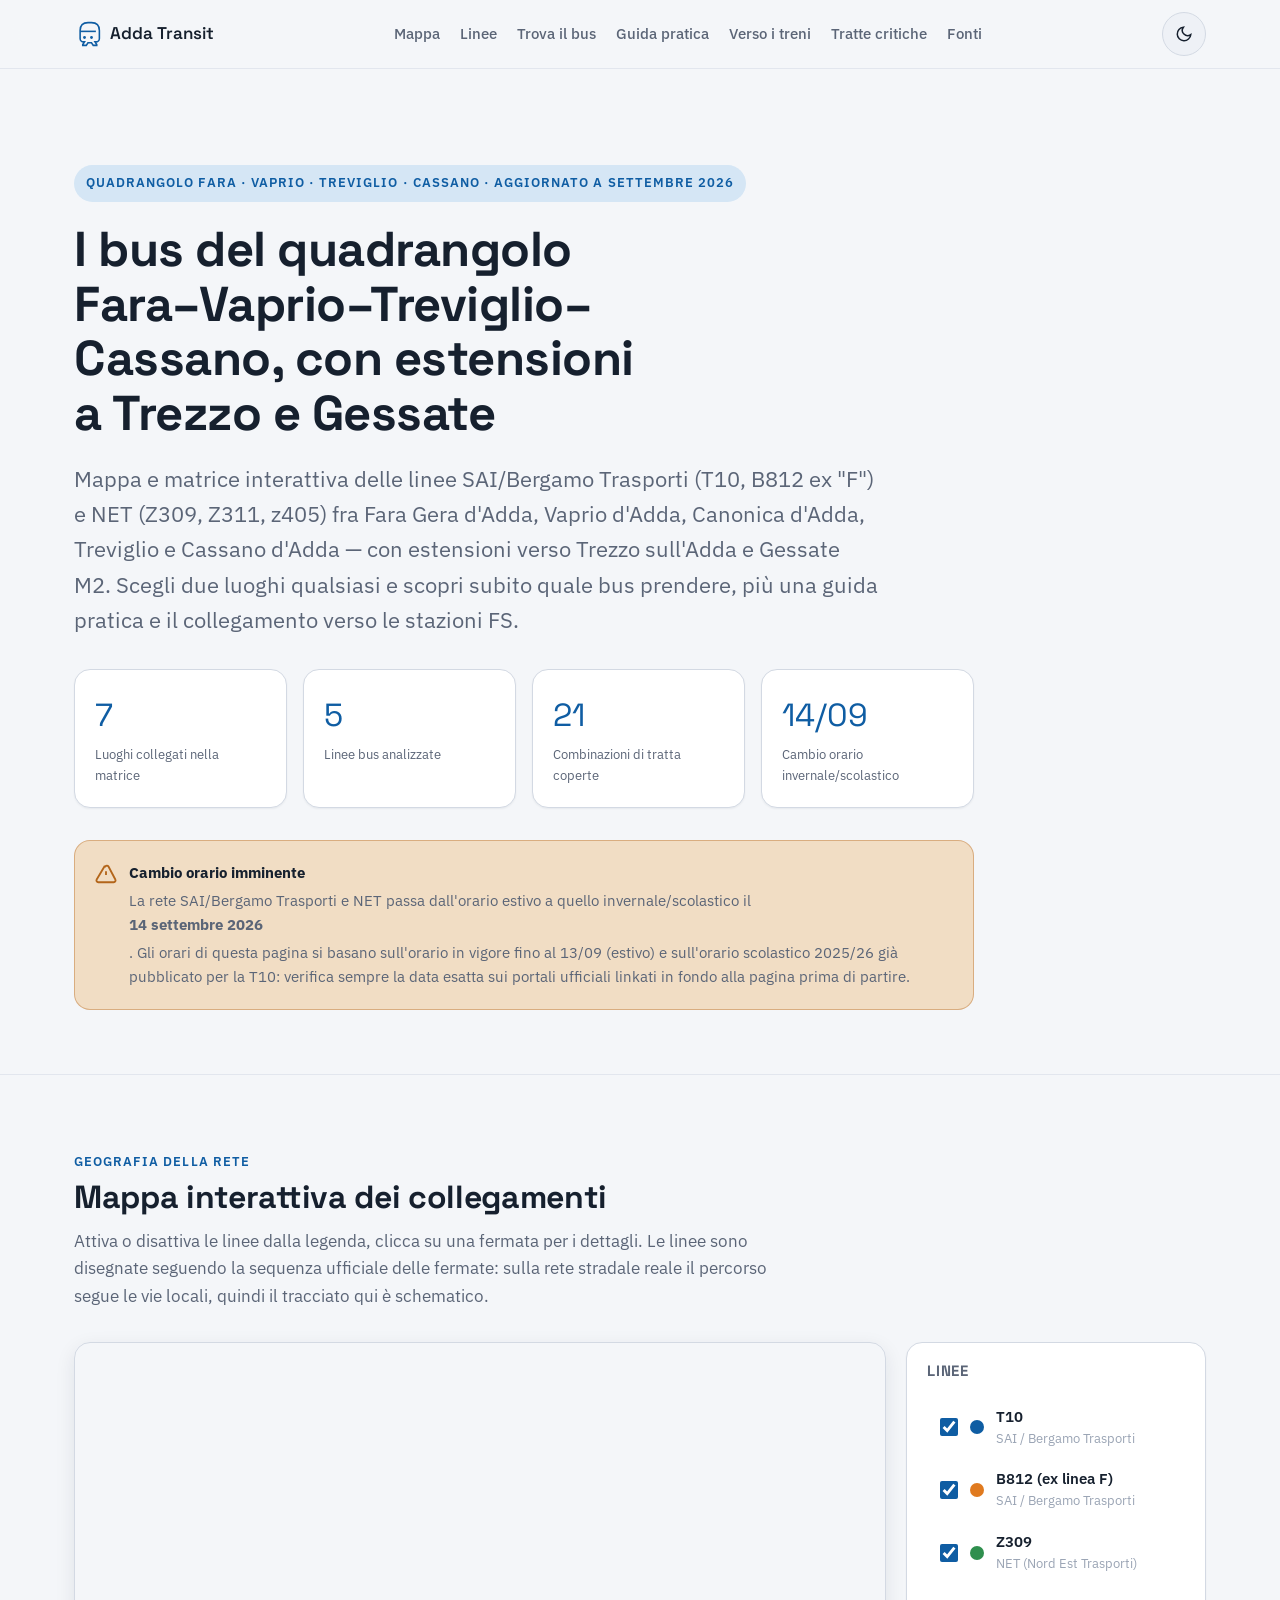
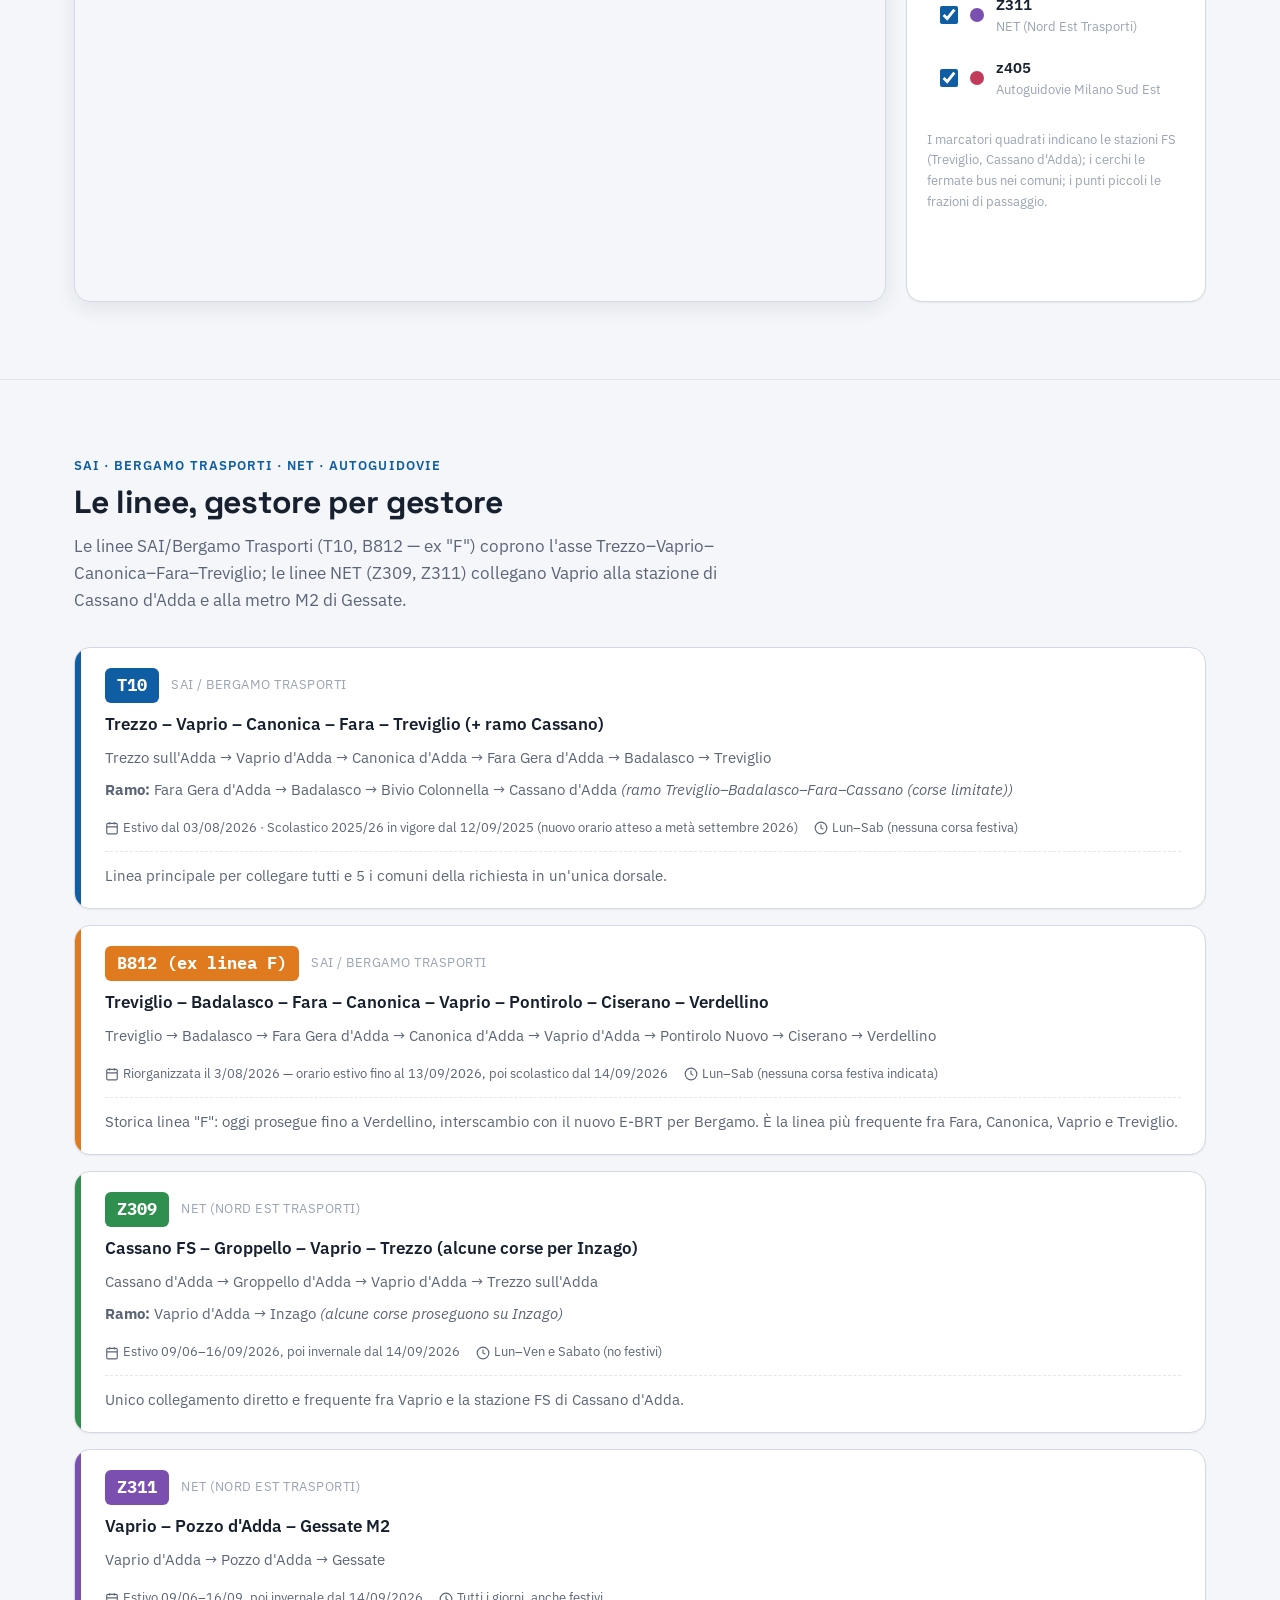
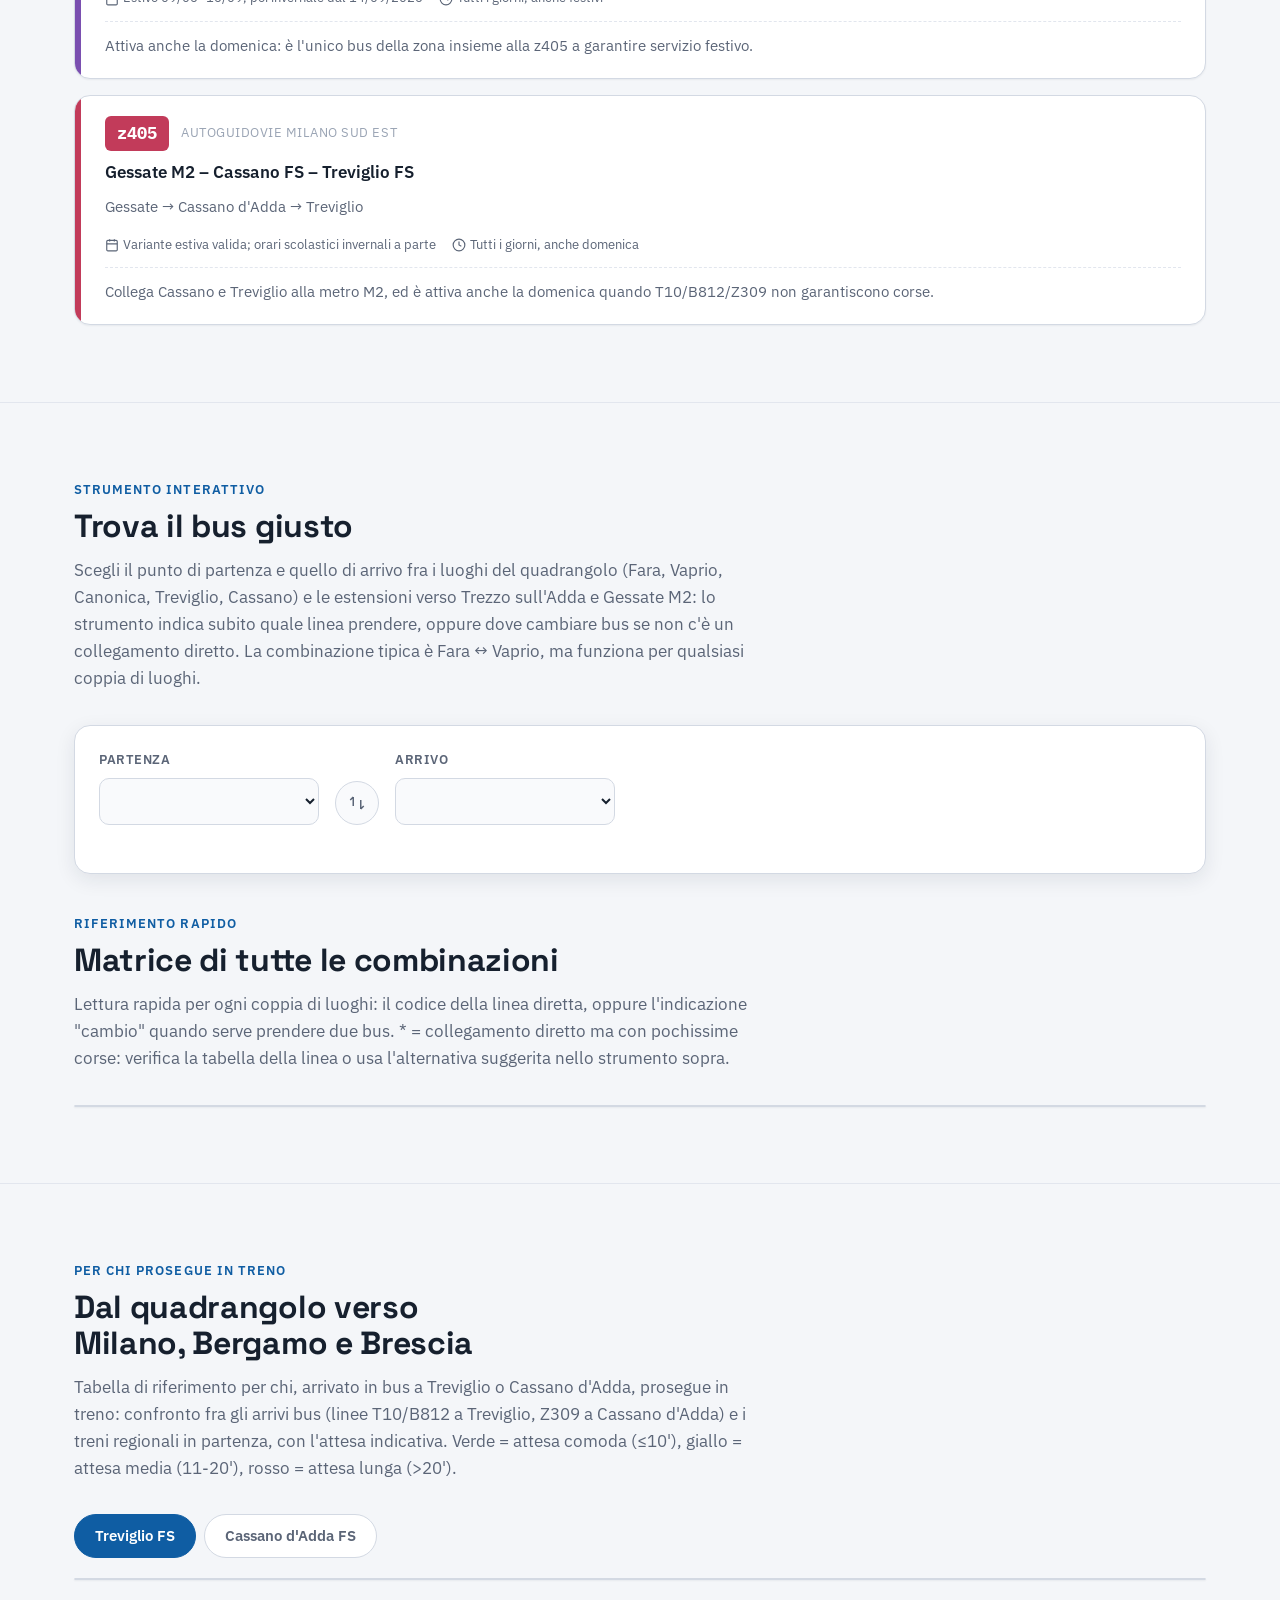
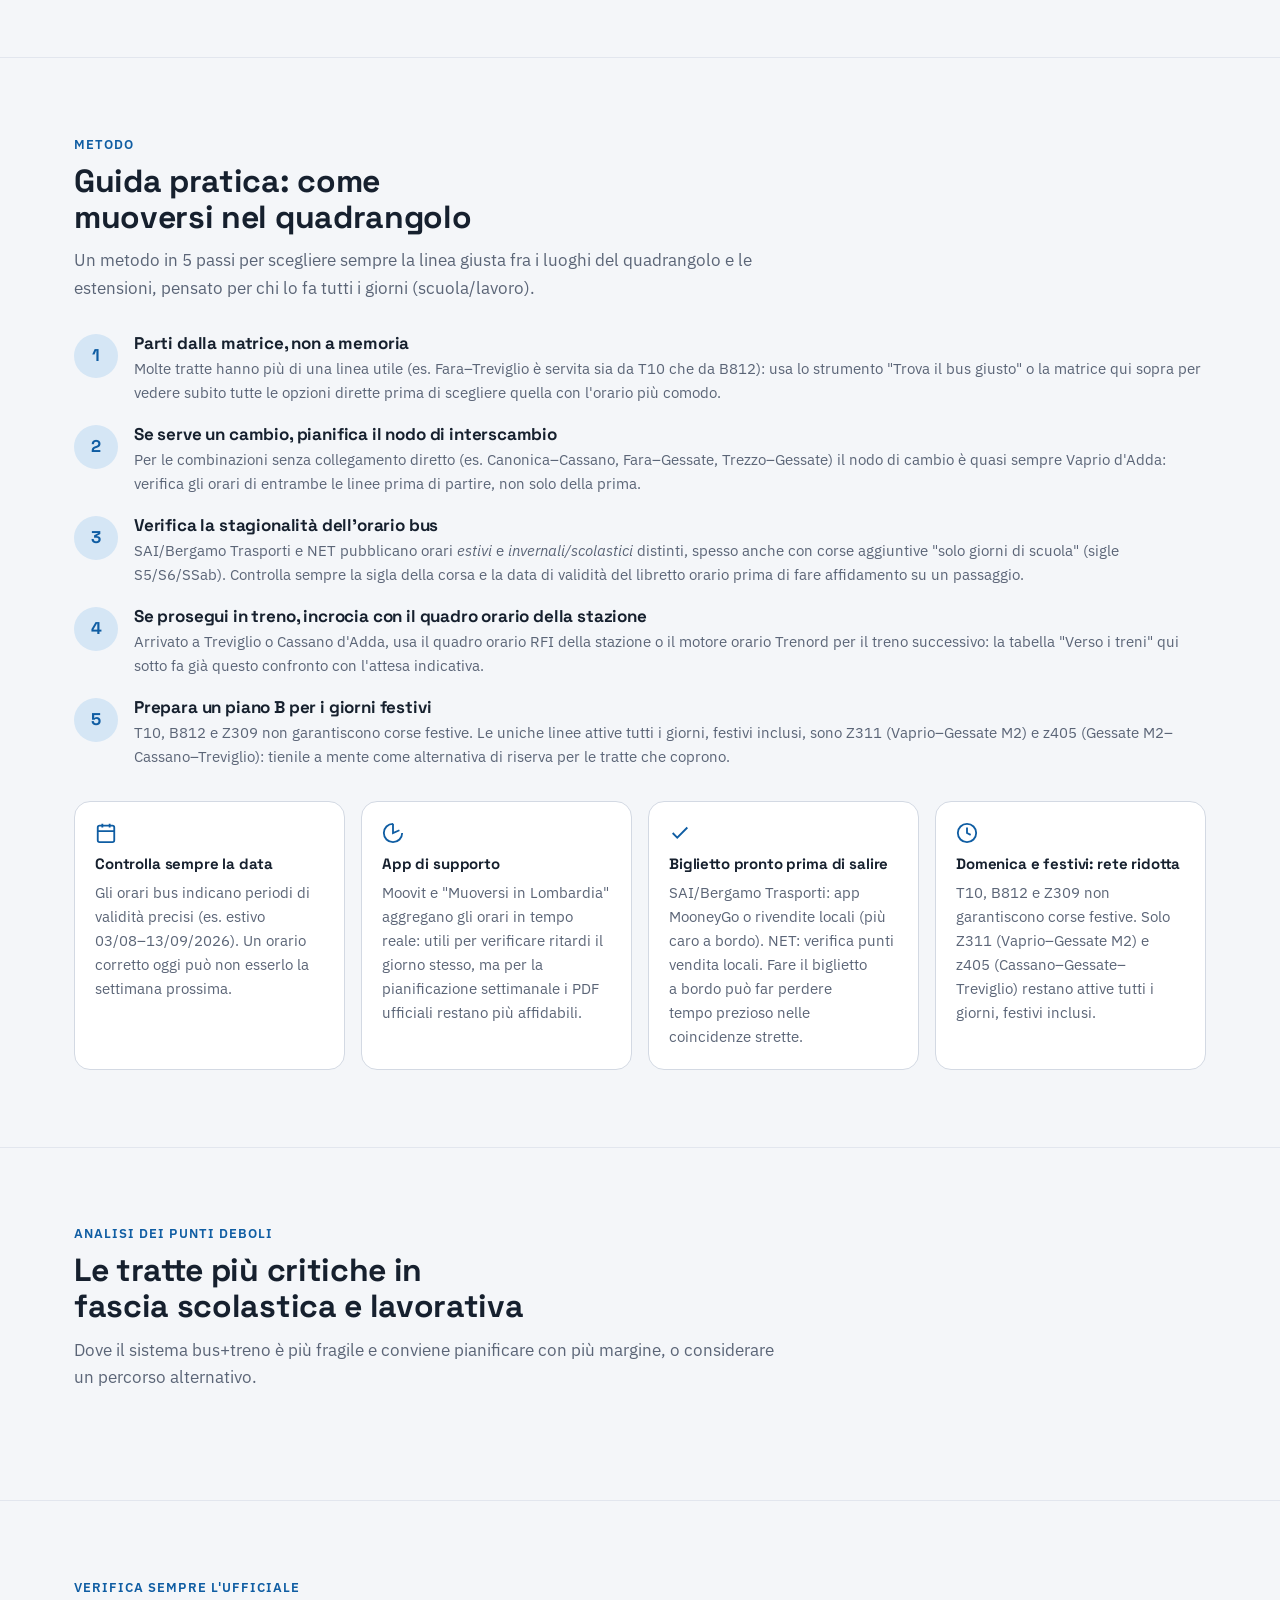
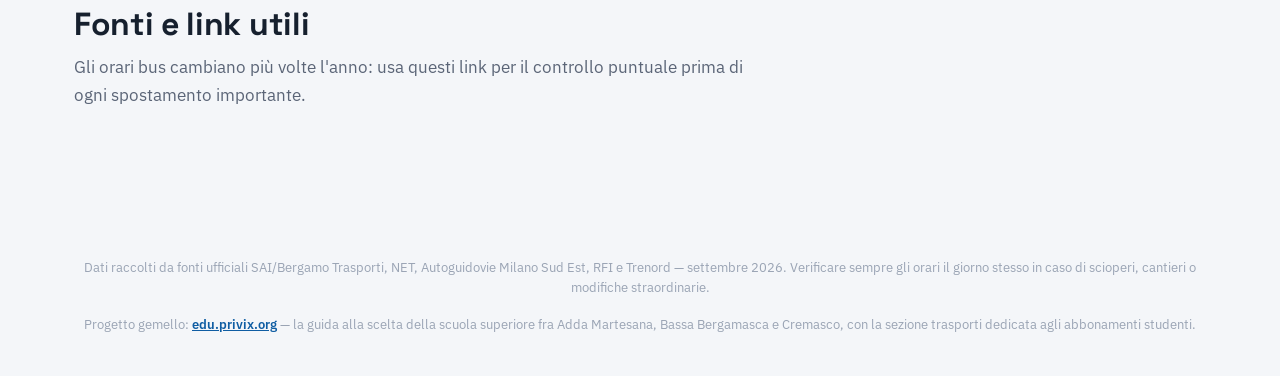
==== commit 77054ddd: "feat: menu mobile, aree toccabili e rifiniture grafiche Applicate le ottimizzazioni per grafica e mo" ====
--- a/index.html
+++ b/index.html
@@ -2,7 +2,7 @@
 <html lang="it">
 <head>
 <meta charset="UTF-8" />
-<meta name="viewport" content="width=device-width, initial-scale=1.0" />
+<meta name="viewport" content="width=device-width, initial-scale=1.0, viewport-fit=cover" />
 <title>Bus Bassa Adda — Fara, Vaprio, Canonica, Treviglio, Cassano</title>
 <meta name="description" content="Mappa e matrice interattiva dei collegamenti bus SAI (T10, B812/ex F) e NET (Z309, Z311, z405) nel quadrangolo Fara Gera d'Adda, Vaprio d'Adda, Canonica d'Adda, Treviglio e Cassano d'Adda, con estensioni verso Trezzo sull'Adda e Gessate M2, più guida pratica e collegamento alle stazioni FS." />
 <link rel="canonical" href="https://move.privix.org/" />
@@ -40,8 +40,25 @@
       <li><a href="#critiche">Tratte critiche</a></li>
       <li><a href="#fonti">Fonti</a></li>
     </ul>
-    <button class="theme-toggle" data-theme-toggle aria-label="Cambia tema"></button>
+    <div class="header-actions">
+      <button class="theme-toggle" data-theme-toggle aria-label="Cambia tema"></button>
+      <button class="nav-toggle" data-nav-toggle type="button" aria-label="Apri il menu" aria-expanded="false" aria-controls="mobile-nav">
+        <svg class="icon-menu" viewBox="0 0 24 24" fill="none" stroke="currentColor" stroke-width="2"><path d="M4 6h16M4 12h16M4 18h16"/></svg>
+        <svg class="icon-close" viewBox="0 0 24 24" fill="none" stroke="currentColor" stroke-width="2"><path d="M6 6l12 12M18 6 6 18"/></svg>
+      </button>
+    </div>
   </div>
+  <nav id="mobile-nav" class="mobile-nav" data-mobile-nav>
+    <ul>
+      <li><a href="#mappa">Mappa</a></li>
+      <li><a href="#linee">Linee</a></li>
+      <li><a href="#percorsi">Trova il bus</a></li>
+      <li><a href="#guida">Guida pratica</a></li>
+      <li><a href="#treni">Verso i treni</a></li>
+      <li><a href="#critiche">Tratte critiche</a></li>
+      <li><a href="#fonti">Fonti</a></li>
+    </ul>
+  </nav>
 </header>
 
 <main>
@@ -128,6 +145,7 @@
         <h2>Matrice di tutte le combinazioni</h2>
         <p>Lettura rapida per ogni coppia di luoghi: il codice della linea diretta, oppure l'indicazione "cambio" quando serve prendere due bus. * = collegamento diretto ma con pochissime corse: verifica la tabella della linea o usa l'alternativa suggerita nello strumento sopra.</p>
       </div>
+      <p class="scroll-hint"><svg viewBox="0 0 24 24" fill="none" stroke="currentColor" stroke-width="2"><path d="M8 7 3 12l5 5M16 7l5 5-5 5"/></svg>Scorri la tabella per vedere tutti i luoghi</p>
       <div class="table-wrap" id="matrix-wrap"></div>
     </div>
   </section>
@@ -144,6 +162,7 @@
         <button class="tab-btn active" data-target="tbl-treviglio">Treviglio FS</button>
         <button class="tab-btn" data-target="tbl-cassano">Cassano d'Adda FS</button>
       </div>
+      <p class="scroll-hint"><svg viewBox="0 0 24 24" fill="none" stroke="currentColor" stroke-width="2"><path d="M8 7 3 12l5 5M16 7l5 5-5 5"/></svg>Scorri la tabella per vedere tutte le colonne</p>
       <div id="tbl-treviglio" class="table-wrap"></div>
       <div id="tbl-cassano" class="table-wrap" style="display:none"></div>
     </div>
--- a/style.css
+++ b/style.css
@@ -101,7 +101,7 @@
 
 /* ===== Base ===== */
 *, *::before, *::after { box-sizing: border-box; margin: 0; padding: 0; }
-html { -webkit-text-size-adjust: none; scroll-behavior: smooth; scroll-padding-top: 84px; }
+html { -webkit-text-size-adjust: none; scroll-behavior: smooth; scroll-padding-top: 84px; -webkit-tap-highlight-color: transparent; }
 body {
   min-height: 100dvh;
   font-family: var(--font-body);
@@ -110,6 +110,12 @@
   color: var(--color-text);
   background: var(--color-bg);
   transition: background var(--transition-interactive), color var(--transition-interactive);
+  overflow-x: hidden;
+  padding-bottom: env(safe-area-inset-bottom);
+}
+@media (prefers-reduced-motion: reduce) {
+  html { scroll-behavior: auto; }
+  * { animation-duration: 0.01ms !important; transition-duration: 0.01ms !important; }
 }
 img, svg, canvas { display: block; max-width: 100%; }
 h1, h2, h3, h4 { font-family: var(--font-display); line-height: 1.12; text-wrap: balance; letter-spacing: -0.01em; }
@@ -119,6 +125,12 @@
 button { font: inherit; color: inherit; cursor: pointer; background: none; border: none; }
 table { border-collapse: collapse; width: 100%; }
 .container { max-width: var(--content-default); margin-inline: auto; padding-inline: var(--space-6); }
+@media (max-width: 420px) { .container { padding-inline: var(--space-4); } }
+.scroll-hint { display: none; }
+@media (max-width: 640px) {
+  .scroll-hint { display: flex; align-items: center; gap: var(--space-2); font-size: var(--text-xs); color: var(--color-text-faint); margin-bottom: var(--space-3); }
+  .scroll-hint svg { width: 14px; height: 14px; flex-shrink: 0; }
+}
 .mono { font-family: var(--font-mono); }
 .sr-only { position: absolute; width: 1px; height: 1px; overflow: hidden; clip: rect(0,0,0,0); }
 
@@ -128,17 +140,41 @@
   background: color-mix(in oklab, var(--color-bg) 88%, transparent);
   backdrop-filter: blur(14px);
   border-bottom: 1px solid var(--color-divider);
+  padding-top: env(safe-area-inset-top);
 }
 .header-inner { display: flex; align-items: center; justify-content: space-between; gap: var(--space-4); padding-block: var(--space-3); }
 .brand { display: flex; align-items: center; gap: var(--space-2); font-family: var(--font-display); font-weight: 600; font-size: var(--text-base); }
-.brand svg { width: 28px; height: 28px; color: var(--color-primary); }
+.brand svg { width: 28px; height: 28px; color: var(--color-primary); flex-shrink: 0; }
 .nav-links { display: flex; gap: var(--space-5); list-style: none; flex-wrap: wrap; }
 .nav-links a { font-size: var(--text-sm); font-weight: 500; color: var(--color-text-muted); text-decoration: none; transition: color var(--transition-interactive); }
-.nav-links a:hover { color: var(--color-primary); }
-.theme-toggle { display: flex; align-items: center; justify-content: center; width: 36px; height: 36px; border-radius: var(--radius-full); background: var(--color-surface-offset); border: 1px solid var(--color-border); color: var(--color-text); }
-.theme-toggle:hover { background: var(--color-surface-offset-2); }
+.header-actions { display: flex; align-items: center; gap: var(--space-2); flex-shrink: 0; }
+.theme-toggle, .nav-toggle { display: flex; align-items: center; justify-content: center; width: 44px; height: 44px; border-radius: var(--radius-full); background: var(--color-surface-offset); border: 1px solid var(--color-border); color: var(--color-text); flex-shrink: 0; transition: background var(--transition-interactive), transform var(--transition-interactive); }
 .theme-toggle svg { width: 18px; height: 18px; }
-@media (max-width: 780px) { .nav-links { display: none; } }
+.theme-toggle:active, .nav-toggle:active { transform: scale(0.92); }
+.nav-toggle { display: none; }
+.nav-toggle svg { width: 20px; height: 20px; }
+.nav-toggle .icon-close { display: none; }
+.nav-toggle[aria-expanded="true"] .icon-menu { display: none; }
+.nav-toggle[aria-expanded="true"] .icon-close { display: block; }
+.mobile-nav { display: none; }
+@media (hover: hover) and (pointer: fine) {
+  .nav-links a:hover { color: var(--color-primary); }
+  .theme-toggle:hover, .nav-toggle:hover { background: var(--color-surface-offset-2); }
+}
+@media (max-width: 780px) {
+  .nav-links { display: none; }
+  .nav-toggle { display: flex; }
+  .mobile-nav {
+    display: grid; grid-template-rows: 0fr; transition: grid-template-rows 240ms cubic-bezier(0.16, 1, 0.3, 1);
+    border-top: 0 solid var(--color-divider); background: var(--color-bg);
+  }
+  .mobile-nav.is-open { grid-template-rows: 1fr; border-top-width: 1px; }
+  .mobile-nav > ul { min-height: 0; overflow: hidden; list-style: none; padding-inline: var(--space-6); }
+  .mobile-nav li { border-bottom: 1px solid var(--color-divider); }
+  .mobile-nav li:last-child { border-bottom: none; }
+  .mobile-nav a { display: flex; align-items: center; min-height: 52px; font-size: var(--text-base); font-weight: 500; color: var(--color-text); text-decoration: none; }
+  .mobile-nav a:active { color: var(--color-primary); }
+}
 
 /* ===== Hero ===== */
 .hero { padding-block: clamp(var(--space-12), 8vw, var(--space-24)) clamp(var(--space-8), 5vw, var(--space-16)); }
@@ -168,16 +204,20 @@
 #map { width: 100%; height: 560px; border-radius: var(--radius-lg); overflow: hidden; border: 1px solid var(--color-border); box-shadow: var(--shadow-md); }
 .map-legend { background: var(--color-surface); border: 1px solid var(--color-border); border-radius: var(--radius-lg); padding: var(--space-5); display: flex; flex-direction: column; gap: var(--space-3); box-shadow: var(--shadow-sm); }
 .map-legend h3 { font-size: var(--text-sm); text-transform: uppercase; letter-spacing: 0.05em; color: var(--color-text-muted); margin-bottom: var(--space-1); }
-.legend-item { display: flex; align-items: center; gap: var(--space-3); padding: var(--space-2); border-radius: var(--radius-md); cursor: pointer; border: 1px solid transparent; transition: background var(--transition-interactive); }
-.legend-item:hover { background: var(--color-surface-offset); }
-.legend-item input { accent-color: var(--color-primary); width: 16px; height: 16px; }
+.legend-item { display: flex; align-items: center; gap: var(--space-3); min-height: 44px; padding: var(--space-2) var(--space-3); border-radius: var(--radius-md); cursor: pointer; border: 1px solid transparent; transition: background var(--transition-interactive); }
+.legend-item:active { background: var(--color-surface-offset-2); }
+.legend-item input { accent-color: var(--color-primary); width: 18px; height: 18px; flex-shrink: 0; }
 .legend-swatch { width: 14px; height: 14px; border-radius: var(--radius-full); flex-shrink: 0; }
 .legend-item .li-text { display: flex; flex-direction: column; }
 .legend-item .li-code { font-weight: 600; font-size: var(--text-sm); }
 .legend-item .li-gestore { font-size: var(--text-xs); color: var(--color-text-faint); }
 .map-hint { font-size: var(--text-xs); color: var(--color-text-faint); margin-top: var(--space-2); }
 @media (max-width: 900px) { .map-wrap { grid-template-columns: 1fr; } #map { height: 420px; } }
-@media (max-width: 640px) { .calc-controls .swap-btn { align-self: center; margin-inline: auto; transform: rotate(90deg); } .calc-controls .swap-btn:hover { transform: rotate(270deg); } }
+@media (max-width: 640px) { .calc-controls .swap-btn { align-self: center; margin-inline: auto; transform: rotate(90deg); } }
+@media (hover: hover) and (pointer: fine) {
+  .calc-controls .swap-btn:hover { transform: rotate(270deg); }
+  .legend-item:hover { background: var(--color-surface-offset); }
+}
 
 .maplibregl-popup-content { background: var(--color-surface) !important; color: var(--color-text) !important; border-radius: var(--radius-md) !important; box-shadow: var(--shadow-md) !important; font-family: var(--font-body); padding: var(--space-3) var(--space-4) !important; }
 .popup-title { font-weight: 600; font-size: var(--text-sm); margin-bottom: var(--space-1); }
@@ -206,9 +246,13 @@
 .field select, .field input[type=time] {
   font: inherit; font-size: var(--text-sm); padding: var(--space-3) var(--space-4);
   border-radius: var(--radius-md); border: 1px solid var(--color-border); background: var(--color-surface-2);
-  color: var(--color-text); min-width: 220px;
+  color: var(--color-text); min-width: 220px; min-height: 44px;
 }
 .field select:focus, .field input:focus { border-color: var(--color-primary); }
+@media (max-width: 640px) {
+  .field { min-width: 0; }
+  .field select, .field input[type=time] { font-size: 16px; min-width: 0; width: 100%; }
+}
 .calc-result { display: grid; grid-template-columns: repeat(auto-fit, minmax(220px, 1fr)); gap: var(--space-4); }
 .result-card { border-radius: var(--radius-lg); padding: var(--space-5); border: 1px solid var(--color-border); background: var(--color-surface-2); }
 .result-card .dest { font-size: var(--text-xs); text-transform: uppercase; letter-spacing: 0.05em; color: var(--color-text-muted); margin-bottom: var(--space-2); }
@@ -219,9 +263,12 @@
 .wait.bad { background: var(--color-error-highlight); color: var(--color-error); }
 
 /* ===== Route finder (Trova il bus giusto) ===== */
-.swap-btn { display: flex; align-items: center; justify-content: center; width: 40px; height: 40px; border-radius: var(--radius-full); border: 1px solid var(--color-border); background: var(--color-surface-2); color: var(--color-text-muted); flex-shrink: 0; transition: background var(--transition-interactive), color var(--transition-interactive), transform var(--transition-interactive); }
-.swap-btn:hover { background: var(--color-primary-highlight); color: var(--color-primary); transform: rotate(180deg); }
+.swap-btn { display: flex; align-items: center; justify-content: center; width: 44px; height: 44px; border-radius: var(--radius-full); border: 1px solid var(--color-border); background: var(--color-surface-2); color: var(--color-text-muted); flex-shrink: 0; transition: background var(--transition-interactive), color var(--transition-interactive), transform var(--transition-interactive); }
+.swap-btn:active { background: var(--color-primary-highlight); color: var(--color-primary); }
 .swap-btn svg { width: 18px; height: 18px; }
+@media (hover: hover) and (pointer: fine) {
+  .swap-btn:hover { background: var(--color-primary-highlight); color: var(--color-primary); transform: rotate(180deg); }
+}
 .result-card.wide { grid-column: 1 / -1; }
 .result-card.alt { border-style: dashed; background: var(--color-surface); }
 .line-chip { display: inline-flex; align-items: center; font-family: var(--font-mono); font-weight: 700; font-size: var(--text-sm); padding: var(--space-1) var(--space-3); border-radius: var(--radius-sm); color: #fff; background: var(--chip-color, var(--color-primary)); margin: 0 var(--space-1) var(--space-1) 0; }
@@ -244,9 +291,22 @@
 
 /* ===== Coincidenze table ===== */
 .tabs { display: flex; gap: var(--space-2); margin-bottom: var(--space-5); flex-wrap: wrap; }
-.tab-btn { padding: var(--space-2) var(--space-5); border-radius: var(--radius-full); border: 1px solid var(--color-border); background: var(--color-surface); font-size: var(--text-sm); font-weight: 600; color: var(--color-text-muted); }
+.tab-btn { min-height: 44px; padding: var(--space-2) var(--space-5); border-radius: var(--radius-full); border: 1px solid var(--color-border); background: var(--color-surface); font-size: var(--text-sm); font-weight: 600; color: var(--color-text-muted); transition: background var(--transition-interactive), color var(--transition-interactive); }
 .tab-btn.active { background: var(--color-primary); color: #fff; border-color: var(--color-primary); }
-.table-wrap { overflow-x: auto; border: 1px solid var(--color-border); border-radius: var(--radius-lg); background: var(--color-surface); box-shadow: var(--shadow-sm); }
+.tab-btn:active { transform: scale(0.97); }
+.table-wrap {
+  overflow-x: auto; -webkit-overflow-scrolling: touch; border: 1px solid var(--color-border); border-radius: var(--radius-lg); box-shadow: var(--shadow-sm);
+  background-color: var(--color-surface);
+  background-image:
+    linear-gradient(to right, var(--color-surface) 30%, transparent),
+    linear-gradient(to right, transparent, var(--color-surface) 70%),
+    linear-gradient(to right, color-mix(in oklab, var(--color-text) 18%, transparent), transparent),
+    linear-gradient(to left, color-mix(in oklab, var(--color-text) 18%, transparent), transparent);
+  background-position: left center, right center, left center, right center;
+  background-repeat: no-repeat;
+  background-size: 24px 100%, 24px 100%, 10px 100%, 10px 100%;
+  background-attachment: local, local, scroll, scroll;
+}
 .coinc-table { min-width: 640px; }
 .coinc-table th { text-align: left; font-size: var(--text-xs); text-transform: uppercase; letter-spacing: 0.04em; color: var(--color-text-muted); padding: var(--space-3) var(--space-4); background: var(--color-surface-offset); border-bottom: 1px solid var(--color-border); position: sticky; top: 0; }
 .coinc-table td { padding: var(--space-3) var(--space-4); font-size: var(--text-sm); border-bottom: 1px solid var(--color-divider); }
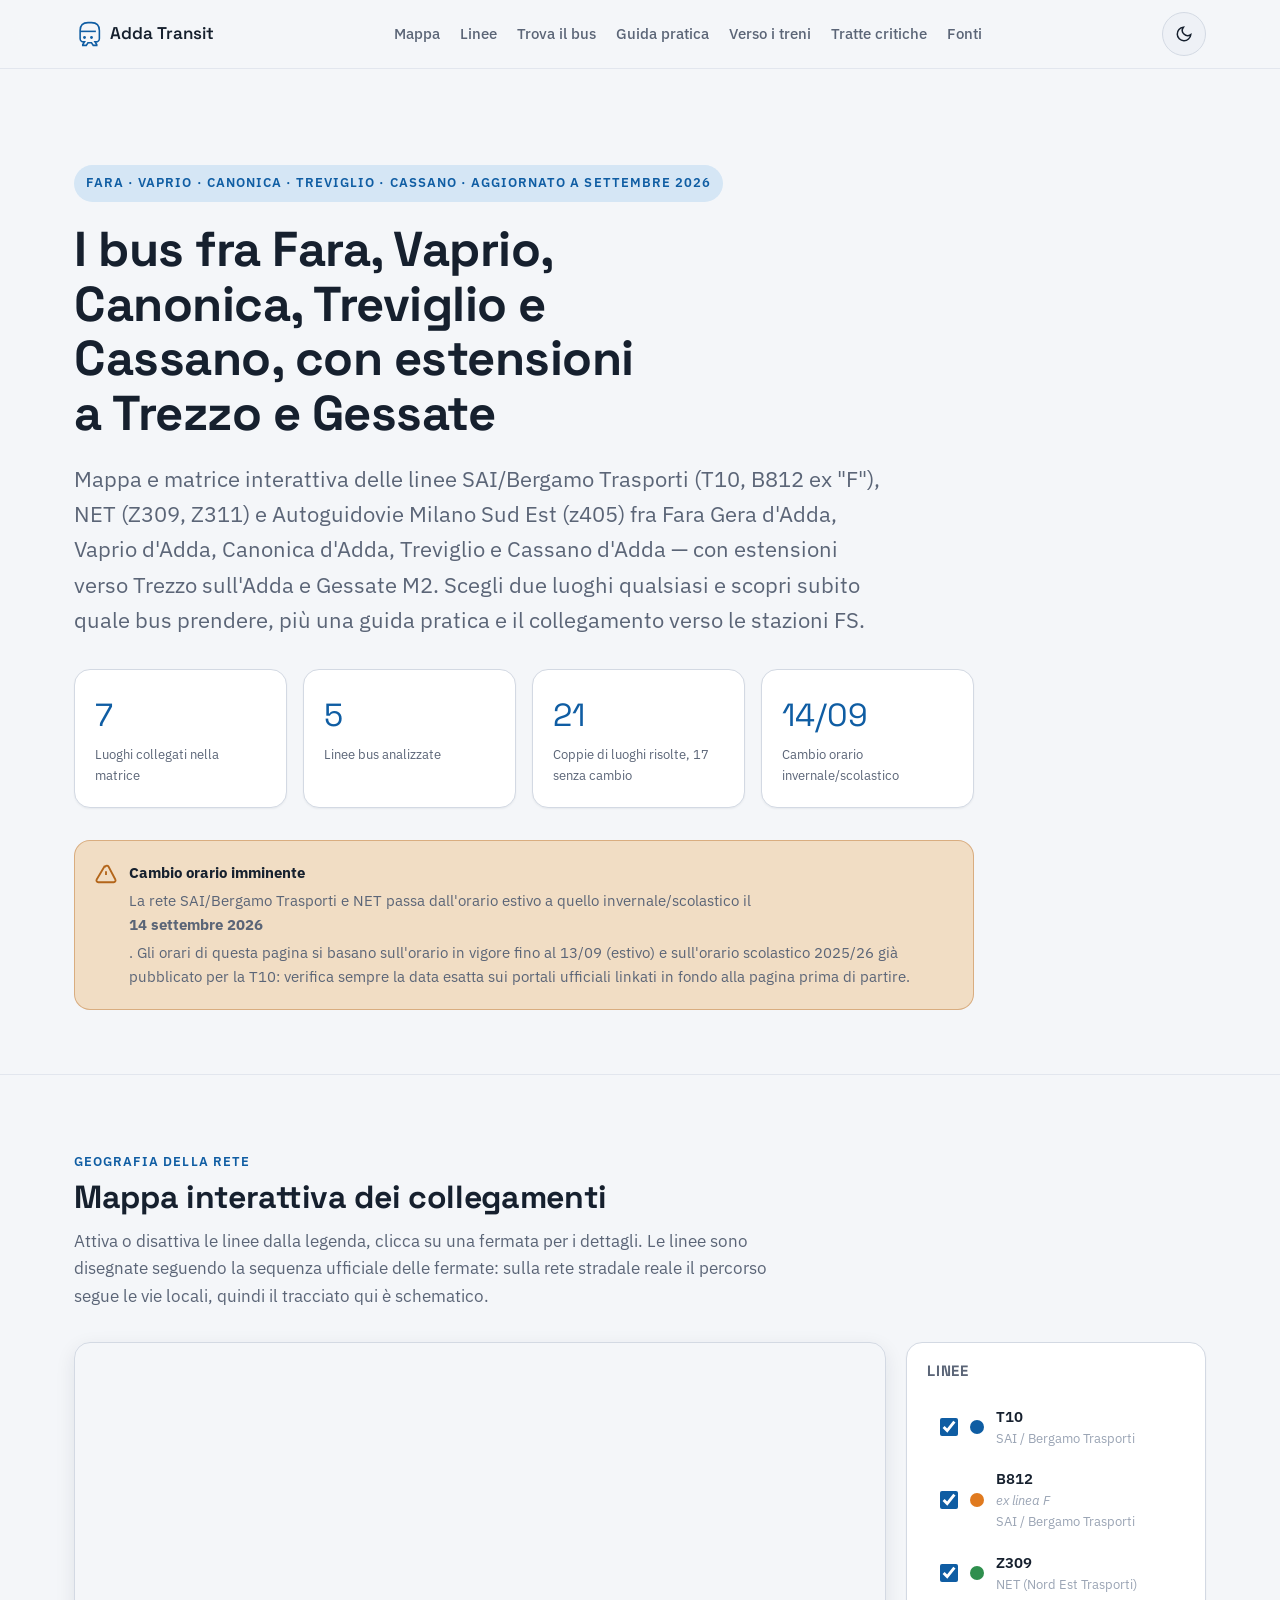
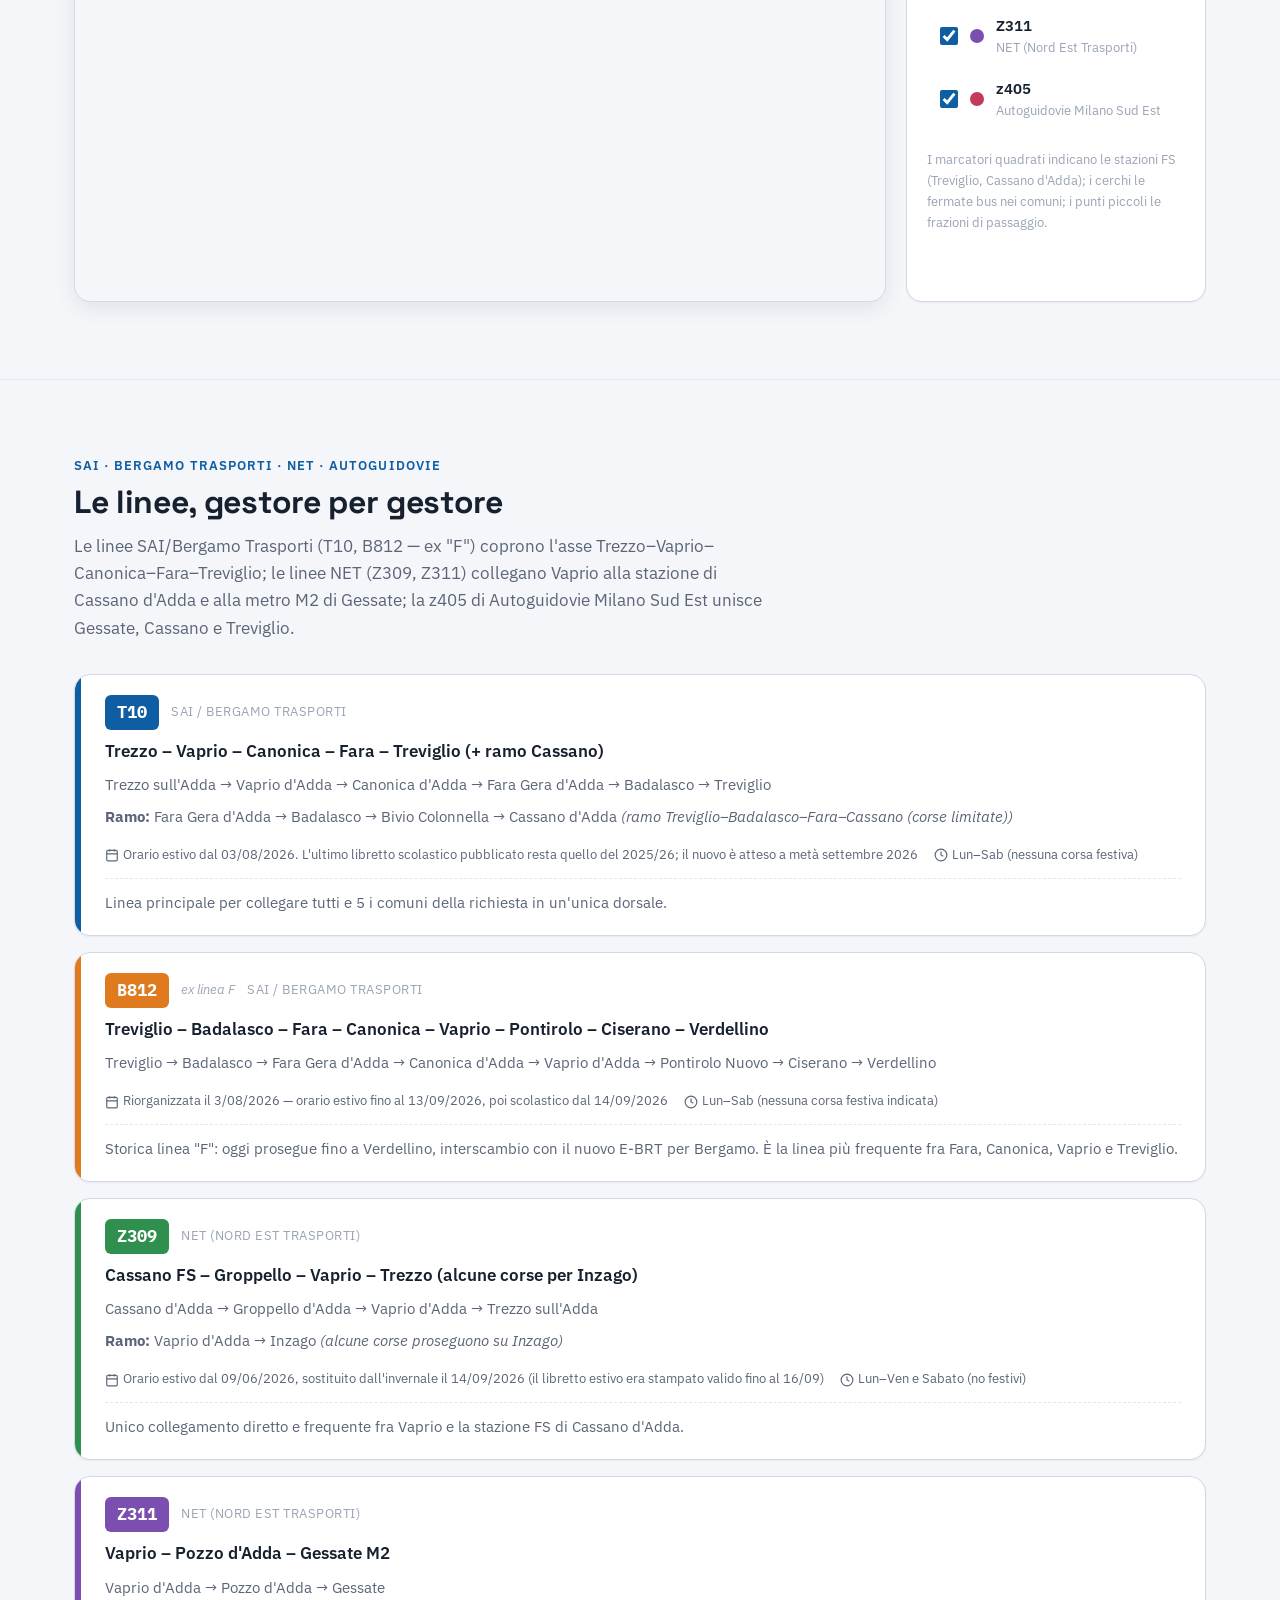
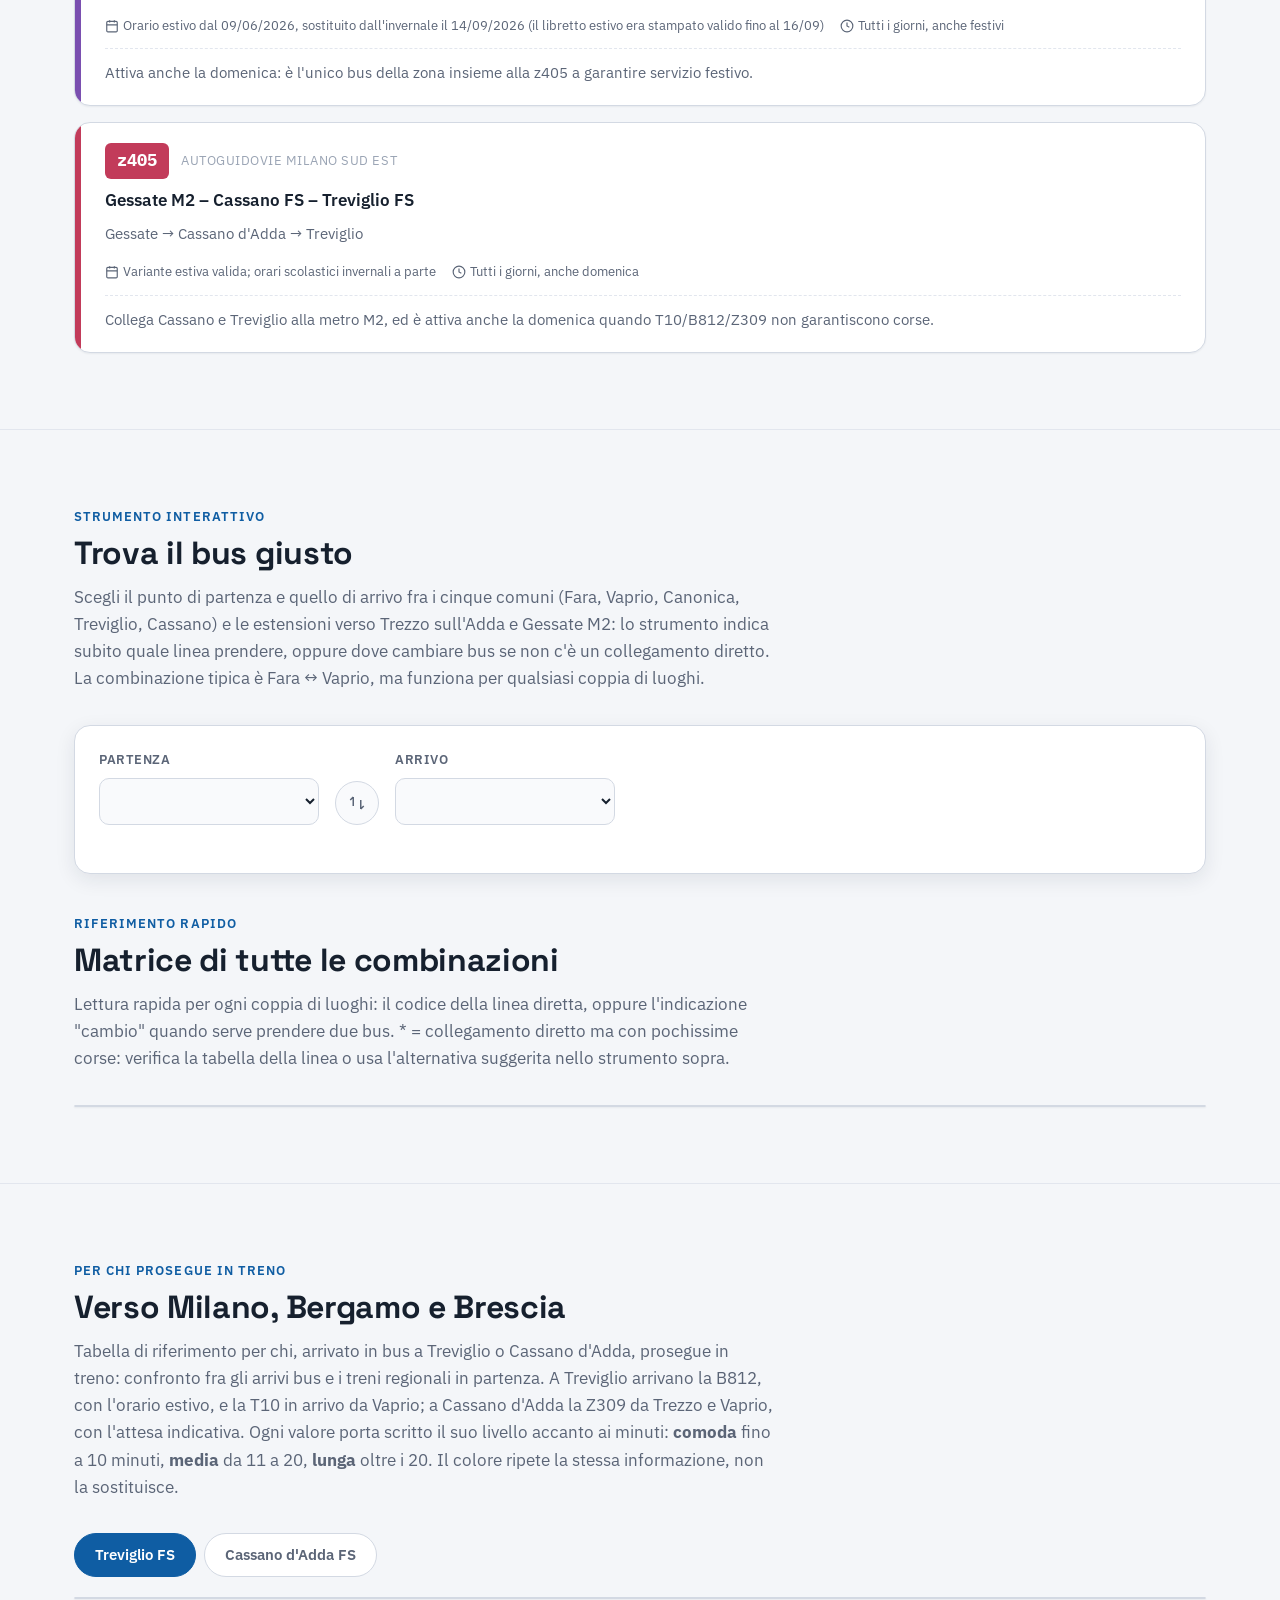
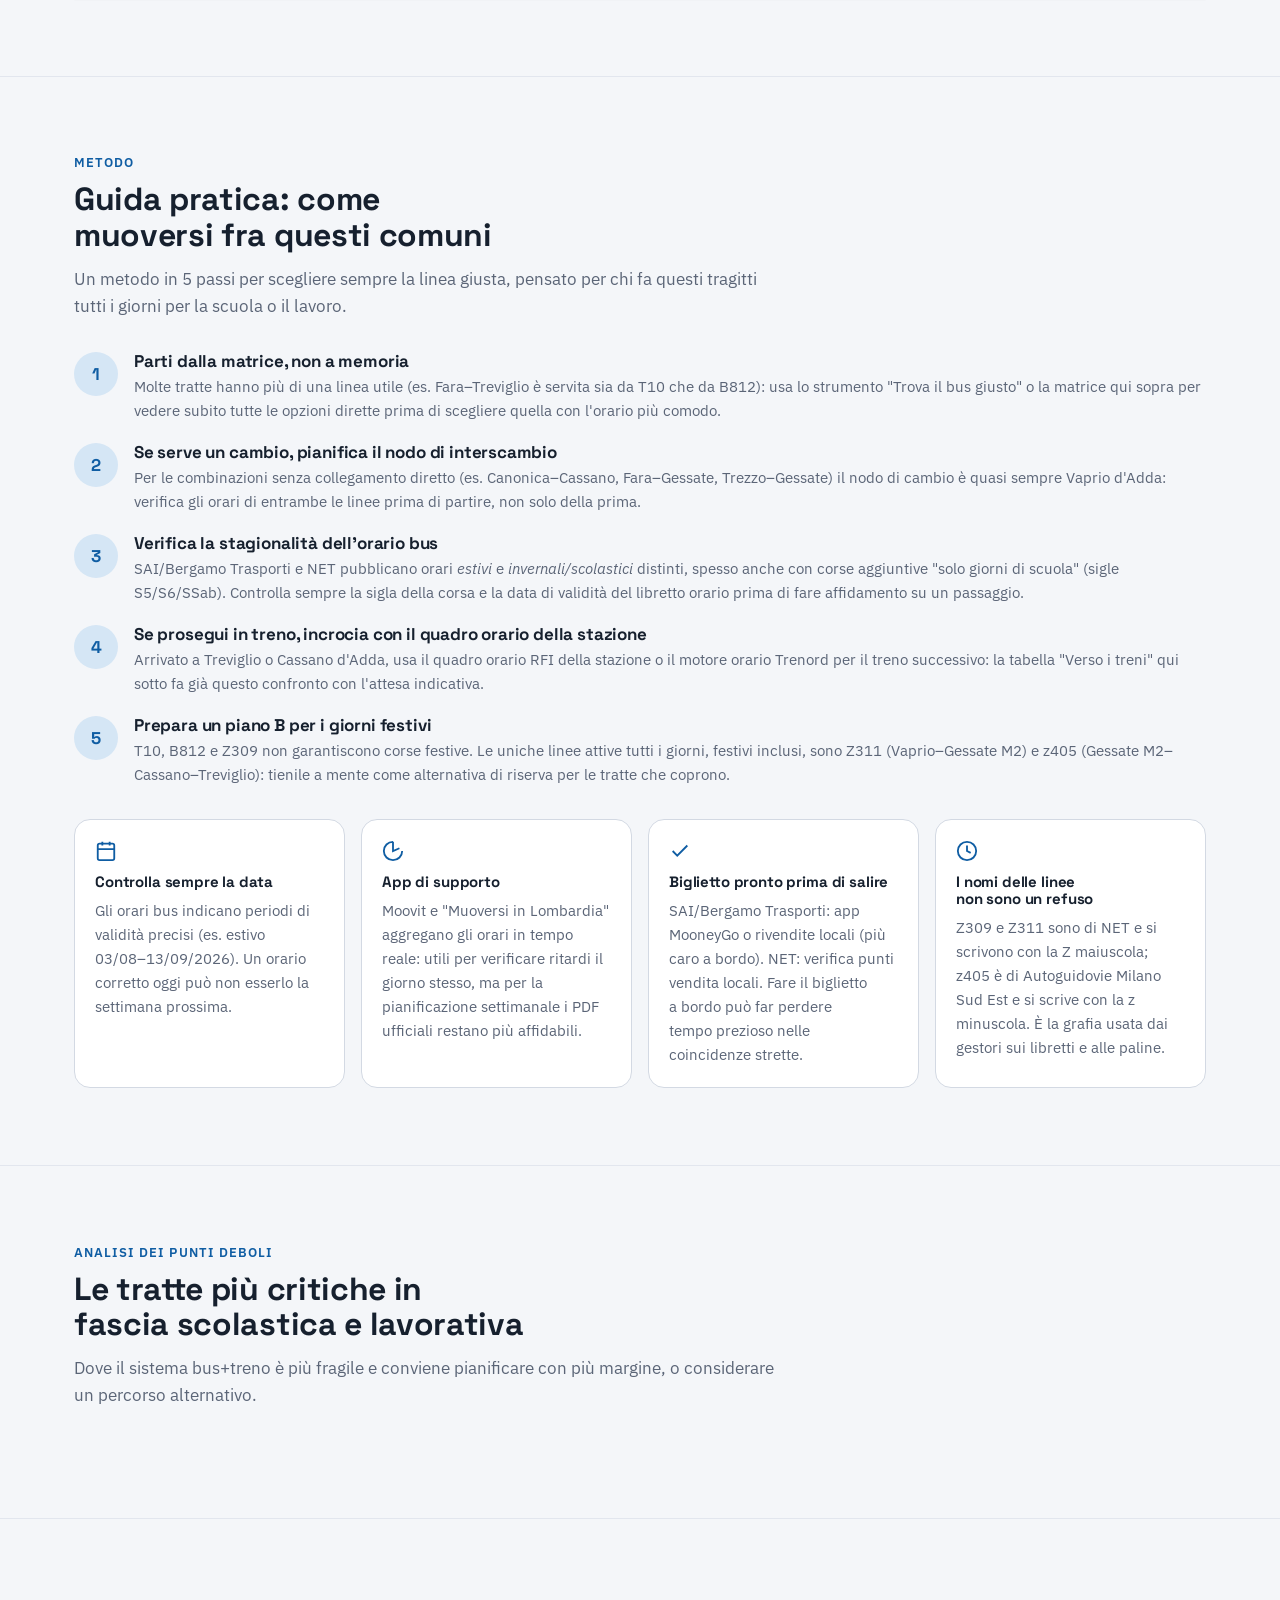
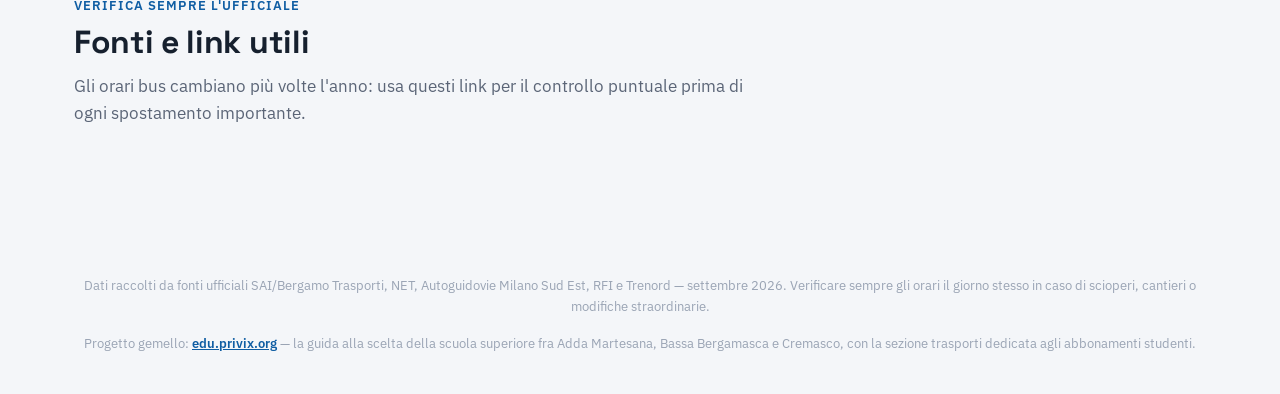
==== commit 3cf352c6: "fix: attribuzioni, date e leggibilita' su telefono Correzioni di contenuto - la z405 e' di Autoguido" ====
--- a/index.html
+++ b/index.html
@@ -4,11 +4,11 @@
 <meta charset="UTF-8" />
 <meta name="viewport" content="width=device-width, initial-scale=1.0, viewport-fit=cover" />
 <title>Bus Bassa Adda — Fara, Vaprio, Canonica, Treviglio, Cassano</title>
-<meta name="description" content="Mappa e matrice interattiva dei collegamenti bus SAI (T10, B812/ex F) e NET (Z309, Z311, z405) nel quadrangolo Fara Gera d'Adda, Vaprio d'Adda, Canonica d'Adda, Treviglio e Cassano d'Adda, con estensioni verso Trezzo sull'Adda e Gessate M2, più guida pratica e collegamento alle stazioni FS." />
+<meta name="description" content="Mappa e matrice interattiva dei collegamenti bus SAI (T10, B812 ex F), NET (Z309, Z311) e Autoguidovie (z405) fra Fara Gera d'Adda, Vaprio d'Adda, Canonica d'Adda, Treviglio e Cassano d'Adda, con estensioni verso Trezzo sull'Adda e Gessate M2, più guida pratica e collegamento alle stazioni FS." />
 <link rel="canonical" href="https://move.privix.org/" />
 <meta name="robots" content="index,follow" />
 <meta name="author" content="privix.org" />
-<meta property="og:title" content="Adda Transit — i bus del quadrangolo Fara, Vaprio, Canonica, Treviglio, Cassano" />
+<meta property="og:title" content="Adda Transit — i bus fra Fara, Vaprio, Canonica, Treviglio e Cassano" />
 <meta property="og:description" content="Mappa, matrice delle tratte e coincidenze con i treni di Treviglio e Cassano d'Adda. Linee T10, B812 (ex F), Z309, Z311 e z405, con estensioni verso Trezzo sull'Adda e Gessate M2." />
 <meta property="og:type" content="website" />
 <meta property="og:locale" content="it_IT" />
@@ -62,16 +62,39 @@
 </header>
 
 <main>
+  <noscript>
+    <section class="noscript-fallback">
+      <div class="container">
+        <h2>Le cinque linee, in breve</h2>
+        <p>La mappa, la matrice e le tabelle delle coincidenze hanno bisogno di JavaScript. Senza, resta questo riepilogo, che riporta gli stessi dati di partenza.</p>
+        <ul>
+          <li><strong>T10</strong> — SAI / Bergamo Trasporti. Trezzo sull'Adda, Vaprio d'Adda, Canonica d'Adda, Fara Gera d'Adda, Badalasco, Treviglio, più un ramo per Cassano d'Adda con pochissime corse. Da lunedì a sabato, nessuna corsa festiva.</li>
+          <li><strong>B812</strong>, la ex linea F — SAI / Bergamo Trasporti. Treviglio, Badalasco, Fara Gera d'Adda, Canonica d'Adda, Vaprio d'Adda, Pontirolo Nuovo, Ciserano, Verdellino. Da lunedì a sabato, nessuna corsa festiva.</li>
+          <li><strong>Z309</strong> — NET, Nord Est Trasporti. Cassano d'Adda, Groppello, Vaprio d'Adda, Trezzo sull'Adda. Da lunedì a venerdì e il sabato, nessuna corsa festiva.</li>
+          <li><strong>Z311</strong> — NET, Nord Est Trasporti. Vaprio d'Adda, Pozzo d'Adda, Gessate M2. Tutti i giorni, festivi compresi.</li>
+          <li><strong>z405</strong> — Autoguidovie Milano Sud Est. Gessate M2, Cassano d'Adda, Treviglio. Tutti i giorni, domenica compresa.</li>
+        </ul>
+        <p><strong>Il nodo di cambio è quasi sempre Vaprio d'Adda</strong>: da lì si prende la Z309 per Cassano e la Z311 per Gessate e la metropolitana. La domenica circolano solo Z311, z405 e la M2.</p>
+        <h3>Fonti ufficiali</h3>
+        <ul>
+          <li><a href="https://www.saiautolinee.it">SAI Autolinee</a> e <a href="https://www.bergamotrasporti.it">Bergamo Trasporti</a>, per T10 e B812</li>
+          <li><a href="https://www.nordesttrasporti.it">Nord Est Trasporti</a>, per Z309 e Z311</li>
+          <li><a href="https://milanosudest.autoguidovie.it">Autoguidovie Milano Sud Est</a>, per la z405</li>
+          <li><a href="https://www.rfi.it/it/stazioni/pagine-stazioni/servizi-di-qualita/informazioni-al-pubblico/quadri-orario-on-line.html">RFI, quadri orario delle stazioni</a> e <a href="https://www.trenord.it/linee-e-orari/circolazione/orario-ferroviario/">Trenord</a>, per i treni</li>
+        </ul>
+      </div>
+    </section>
+  </noscript>
   <!-- HERO -->
   <section class="hero">
     <div class="container">
-      <span class="hero-eyebrow">Quadrangolo Fara · Vaprio · Treviglio · Cassano · aggiornato a settembre 2026</span>
-      <h1>I bus del quadrangolo Fara–Vaprio–Treviglio–Cassano, con estensioni a Trezzo e Gessate</h1>
-      <p class="lead">Mappa e matrice interattiva delle linee SAI/Bergamo Trasporti (T10, B812 ex "F") e NET (Z309, Z311, z405) fra Fara Gera d'Adda, Vaprio d'Adda, Canonica d'Adda, Treviglio e Cassano d'Adda — con estensioni verso Trezzo sull'Adda e Gessate M2. Scegli due luoghi qualsiasi e scopri subito quale bus prendere, più una guida pratica e il collegamento verso le stazioni FS.</p>
+      <span class="hero-eyebrow">Fara · Vaprio · Canonica · Treviglio · Cassano · aggiornato a settembre 2026</span>
+      <h1>I bus fra Fara, Vaprio, Canonica, Treviglio e Cassano, con estensioni a Trezzo e Gessate</h1>
+      <p class="lead">Mappa e matrice interattiva delle linee SAI/Bergamo Trasporti (T10, B812 ex "F"), NET (Z309, Z311) e Autoguidovie Milano Sud Est (z405) fra Fara Gera d'Adda, Vaprio d'Adda, Canonica d'Adda, Treviglio e Cassano d'Adda — con estensioni verso Trezzo sull'Adda e Gessate M2. Scegli due luoghi qualsiasi e scopri subito quale bus prendere, più una guida pratica e il collegamento verso le stazioni FS.</p>
       <div class="hero-stats">
         <div class="stat-card"><div class="num">7</div><div class="label">Luoghi collegati nella matrice</div></div>
         <div class="stat-card"><div class="num">5</div><div class="label">Linee bus analizzate</div></div>
-        <div class="stat-card"><div class="num">21</div><div class="label">Combinazioni di tratta coperte</div></div>
+        <div class="stat-card"><div class="num">21</div><div class="label">Coppie di luoghi risolte, 17 senza cambio</div></div>
         <div class="stat-card"><div class="num">14/09</div><div class="label">Cambio orario invernale/scolastico</div></div>
       </div>
       <div class="alert-banner">
@@ -109,7 +132,7 @@
       <div class="section-head">
         <div class="section-kicker">SAI · Bergamo Trasporti · NET · Autoguidovie</div>
         <h2>Le linee, gestore per gestore</h2>
-        <p>Le linee SAI/Bergamo Trasporti (T10, B812 — ex "F") coprono l'asse Trezzo–Vaprio–Canonica–Fara–Treviglio; le linee NET (Z309, Z311) collegano Vaprio alla stazione di Cassano d'Adda e alla metro M2 di Gessate.</p>
+        <p>Le linee SAI/Bergamo Trasporti (T10, B812 — ex "F") coprono l'asse Trezzo–Vaprio–Canonica–Fara–Treviglio; le linee NET (Z309, Z311) collegano Vaprio alla stazione di Cassano d'Adda e alla metro M2 di Gessate; la z405 di Autoguidovie Milano Sud Est unisce Gessate, Cassano e Treviglio.</p>
       </div>
       <div id="lines-list" class="lines-grid"></div>
     </div>
@@ -121,7 +144,7 @@
       <div class="section-head">
         <div class="section-kicker">Strumento interattivo</div>
         <h2>Trova il bus giusto</h2>
-        <p>Scegli il punto di partenza e quello di arrivo fra i luoghi del quadrangolo (Fara, Vaprio, Canonica, Treviglio, Cassano) e le estensioni verso Trezzo sull'Adda e Gessate M2: lo strumento indica subito quale linea prendere, oppure dove cambiare bus se non c'è un collegamento diretto. La combinazione tipica è Fara ↔ Vaprio, ma funziona per qualsiasi coppia di luoghi.</p>
+        <p>Scegli il punto di partenza e quello di arrivo fra i cinque comuni (Fara, Vaprio, Canonica, Treviglio, Cassano) e le estensioni verso Trezzo sull'Adda e Gessate M2: lo strumento indica subito quale linea prendere, oppure dove cambiare bus se non c'è un collegamento diretto. La combinazione tipica è Fara ↔ Vaprio, ma funziona per qualsiasi coppia di luoghi.</p>
       </div>
       <div class="calc-card">
         <div class="calc-controls">
@@ -145,8 +168,8 @@
         <h2>Matrice di tutte le combinazioni</h2>
         <p>Lettura rapida per ogni coppia di luoghi: il codice della linea diretta, oppure l'indicazione "cambio" quando serve prendere due bus. * = collegamento diretto ma con pochissime corse: verifica la tabella della linea o usa l'alternativa suggerita nello strumento sopra.</p>
       </div>
-      <p class="scroll-hint"><svg viewBox="0 0 24 24" fill="none" stroke="currentColor" stroke-width="2"><path d="M8 7 3 12l5 5M16 7l5 5-5 5"/></svg>Scorri la tabella per vedere tutti i luoghi</p>
       <div class="table-wrap" id="matrix-wrap"></div>
+      <div class="matrix-list" id="matrix-list"></div>
     </div>
   </section>
 
@@ -155,8 +178,8 @@
     <div class="container">
       <div class="section-head">
         <div class="section-kicker">Per chi prosegue in treno</div>
-        <h2>Dal quadrangolo verso Milano, Bergamo e Brescia</h2>
-        <p>Tabella di riferimento per chi, arrivato in bus a Treviglio o Cassano d'Adda, prosegue in treno: confronto fra gli arrivi bus (linee T10/B812 a Treviglio, Z309 a Cassano d'Adda) e i treni regionali in partenza, con l'attesa indicativa. Verde = attesa comoda (≤10'), giallo = attesa media (11-20'), rosso = attesa lunga (&gt;20').</p>
+        <h2>Verso Milano, Bergamo e Brescia</h2>
+        <p>Tabella di riferimento per chi, arrivato in bus a Treviglio o Cassano d'Adda, prosegue in treno: confronto fra gli arrivi bus e i treni regionali in partenza. A Treviglio arrivano la B812, con l'orario estivo, e la T10 in arrivo da Vaprio; a Cassano d'Adda la Z309 da Trezzo e Vaprio, con l'attesa indicativa. Ogni valore porta scritto il suo livello accanto ai minuti: <strong>comoda</strong> fino a 10 minuti, <strong>media</strong> da 11 a 20, <strong>lunga</strong> oltre i 20. Il colore ripete la stessa informazione, non la sostituisce.</p>
       </div>
       <div class="tabs">
         <button class="tab-btn active" data-target="tbl-treviglio">Treviglio FS</button>
@@ -173,8 +196,8 @@
     <div class="container">
       <div class="section-head">
         <div class="section-kicker">Metodo</div>
-        <h2>Guida pratica: come muoversi nel quadrangolo</h2>
-        <p>Un metodo in 5 passi per scegliere sempre la linea giusta fra i luoghi del quadrangolo e le estensioni, pensato per chi lo fa tutti i giorni (scuola/lavoro).</p>
+        <h2>Guida pratica: come muoversi fra questi comuni</h2>
+        <p>Un metodo in 5 passi per scegliere sempre la linea giusta, pensato per chi fa questi tragitti tutti i giorni per la scuola o il lavoro.</p>
       </div>
       <div class="guide-steps">
         <div class="guide-step">
@@ -222,8 +245,8 @@
         </div>
         <div class="tip-card">
           <svg viewBox="0 0 24 24" fill="none" stroke="currentColor" stroke-width="2"><circle cx="12" cy="12" r="10"/><path d="M12 6v6l4 2"/></svg>
-          <h4>Domenica e festivi: rete ridotta</h4>
-          <p>T10, B812 e Z309 non garantiscono corse festive. Solo Z311 (Vaprio–Gessate M2) e z405 (Cassano–Gessate–Treviglio) restano attive tutti i giorni, festivi inclusi.</p>
+          <h4>I nomi delle linee non sono un refuso</h4>
+          <p>Z309 e Z311 sono di NET e si scrivono con la Z maiuscola; z405 è di Autoguidovie Milano Sud Est e si scrive con la z minuscola. È la grafia usata dai gestori sui libretti e alle paline.</p>
         </div>
       </div>
     </div>
--- a/style.css
+++ b/style.css
@@ -351,3 +351,36 @@
 /* Rimando al progetto gemello (edu.privix.org) */
 .footer-twin { margin-top: var(--space-4); }
 .footer-twin a { color: var(--color-primary); font-weight: 600; }
+
+/* Alias della linea: "ex linea F" sta accanto al codice, non dentro il chip */
+.line-alias, .li-alias { font-size: var(--text-xs); color: var(--color-text-faint); font-style: italic; }
+.li-alias { display: block; }
+
+/* Attesa del treno: la parola accanto ai minuti, cosi' il colore non e' l'unico segnale */
+.badge-word { margin-left: 0.35em; font-weight: 500; opacity: 0.85; }
+
+/* Matrice su schermo stretto: una lista per luogo di partenza al posto della griglia 7x7 */
+.matrix-list { display: none; }
+@media (max-width: 640px) {
+  #matrix-wrap { display: none; }
+  .matrix-list { display: grid; gap: var(--space-2); }
+  .mx-group { border: 1px solid var(--color-border); border-radius: var(--radius-lg); background: var(--color-surface); overflow: hidden; }
+  .mx-group > summary { display: flex; align-items: center; min-height: 52px; padding-inline: var(--space-4); font-weight: 600; cursor: pointer; }
+  .mx-group > summary::-webkit-details-marker { display: none; }
+  .mx-group > summary::after { content: '+'; margin-left: auto; font-size: var(--text-lg); color: var(--color-text-faint); }
+  .mx-group[open] > summary::after { content: '\2212'; }
+  .mx-group ul { list-style: none; padding: 0 var(--space-4) var(--space-2); }
+  .mx-group li { display: flex; align-items: center; gap: var(--space-3); min-height: 44px; padding-block: var(--space-2); border-top: 1px solid var(--color-divider); }
+  .mx-dest { flex: 1 1 auto; font-size: var(--text-sm); }
+  .mx-val { flex: 0 0 auto; display: flex; flex-wrap: wrap; justify-content: flex-end; gap: 2px; text-align: right; }
+  .mx-change { font-size: var(--text-xs); color: var(--color-text-muted); }
+  .mx-none { font-size: var(--text-xs); color: var(--color-text-faint); }
+}
+
+/* Riepilogo per chi non ha JavaScript */
+.noscript-fallback { padding-block: var(--space-8); border-bottom: 1px solid var(--color-divider); }
+.noscript-fallback h2 { font-size: var(--text-xl); margin-bottom: var(--space-3); }
+.noscript-fallback h3 { font-size: var(--text-base); margin: var(--space-5) 0 var(--space-2); }
+.noscript-fallback ul { padding-left: var(--space-5); display: grid; gap: var(--space-2); margin-block: var(--space-3); }
+.noscript-fallback p { color: var(--color-text-muted); }
+.coinc-table .cell-line { white-space: nowrap; }
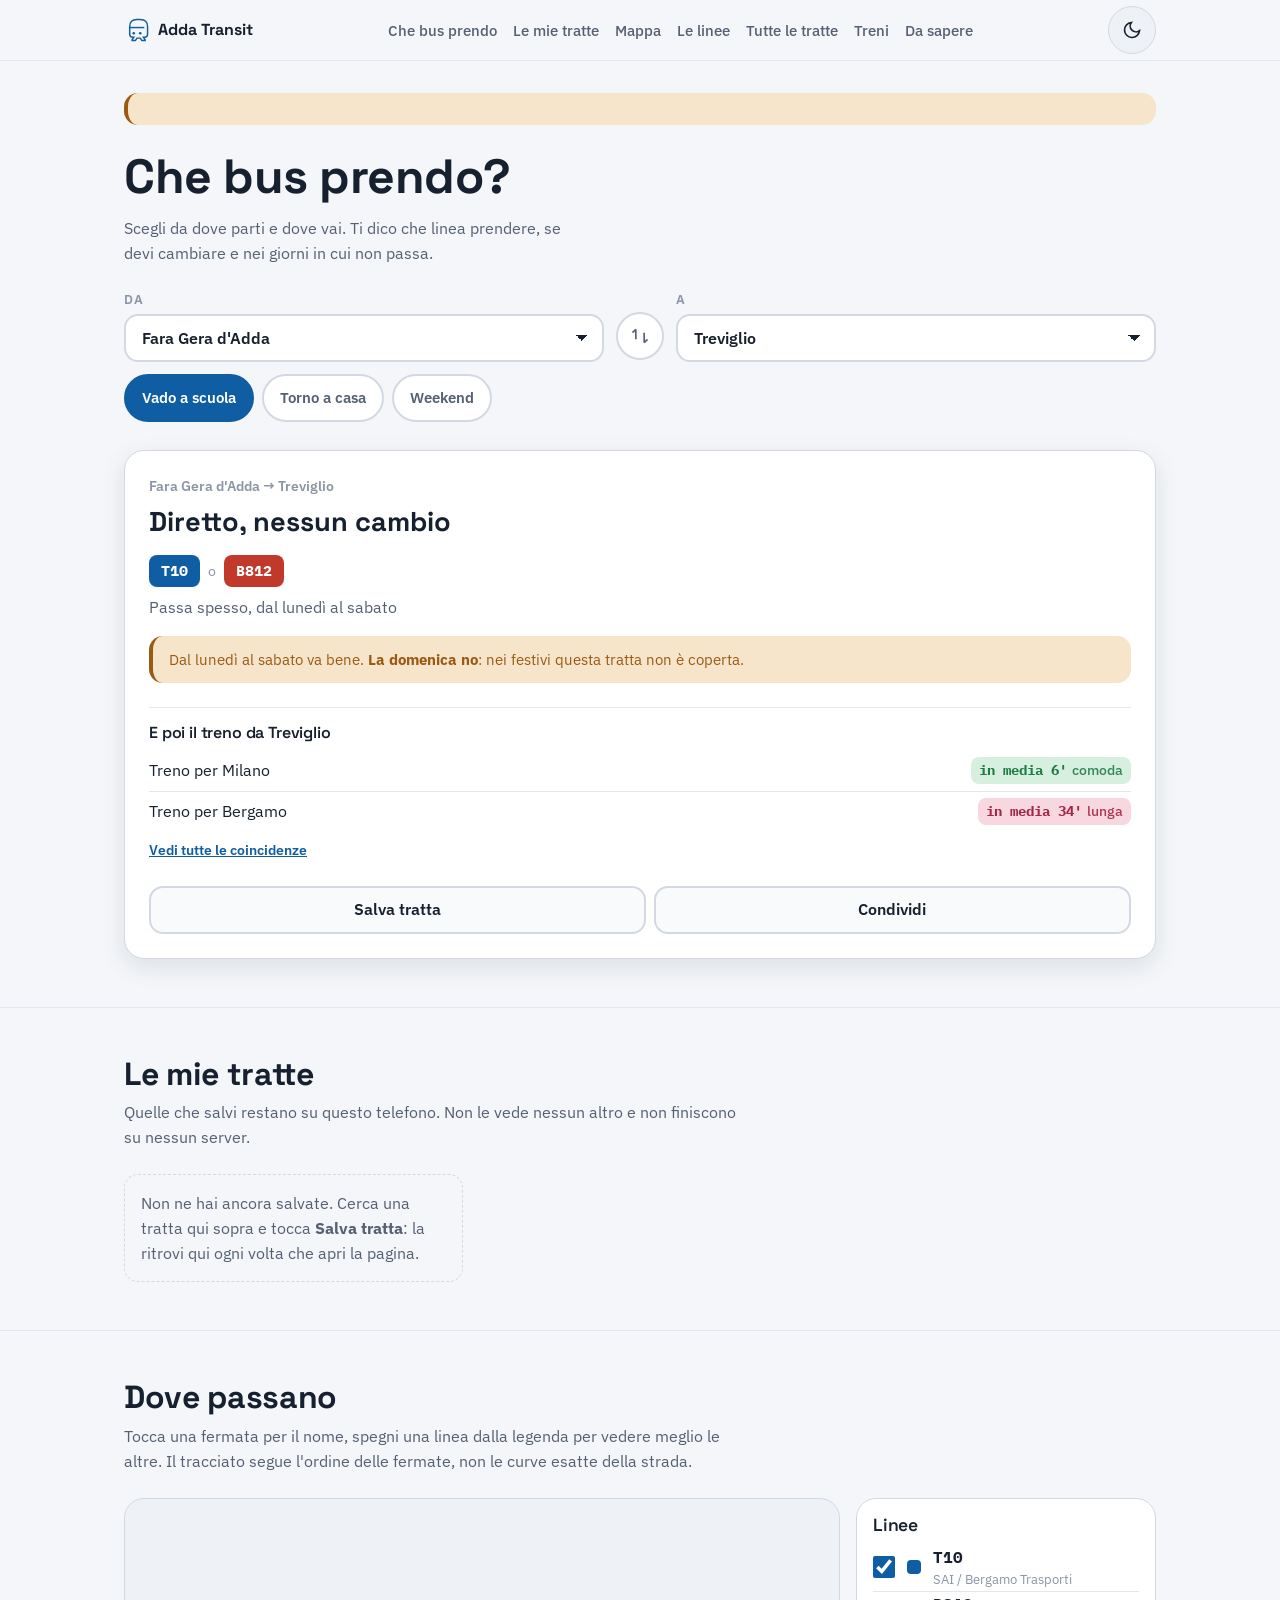
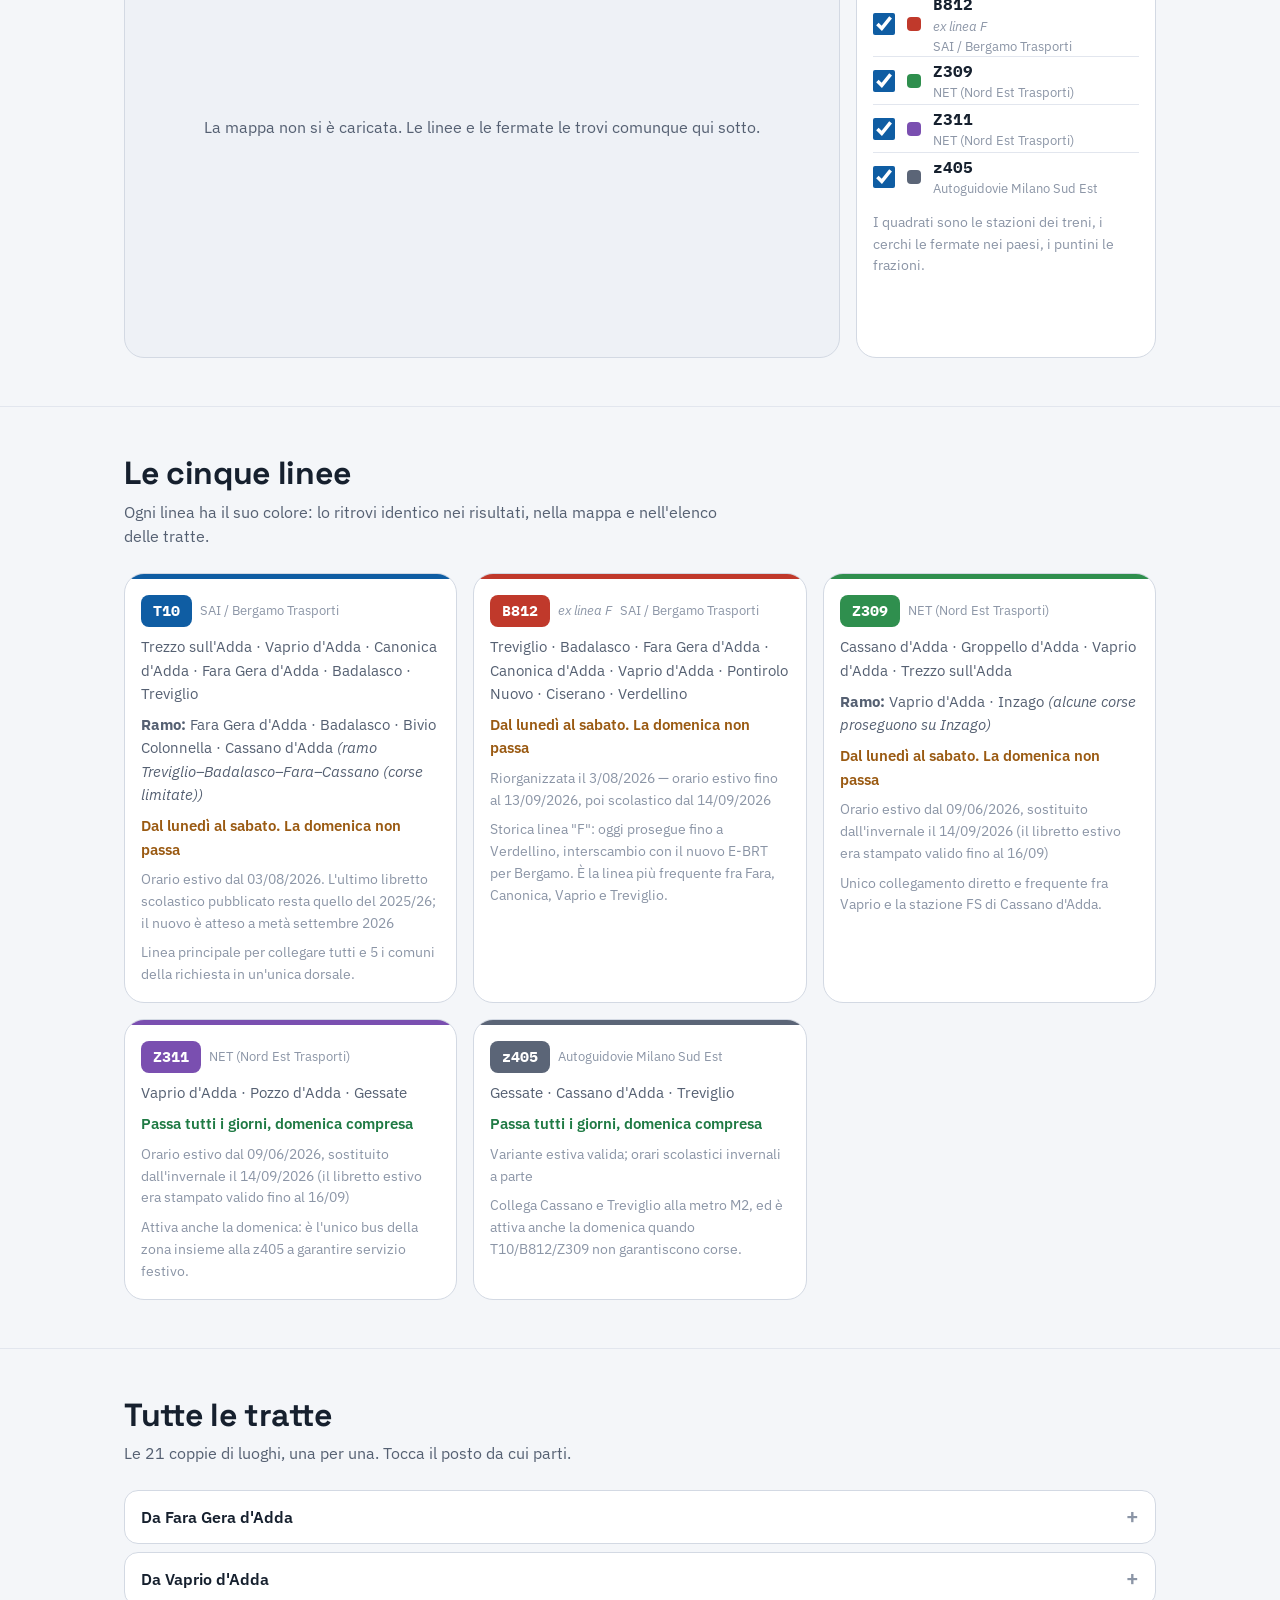
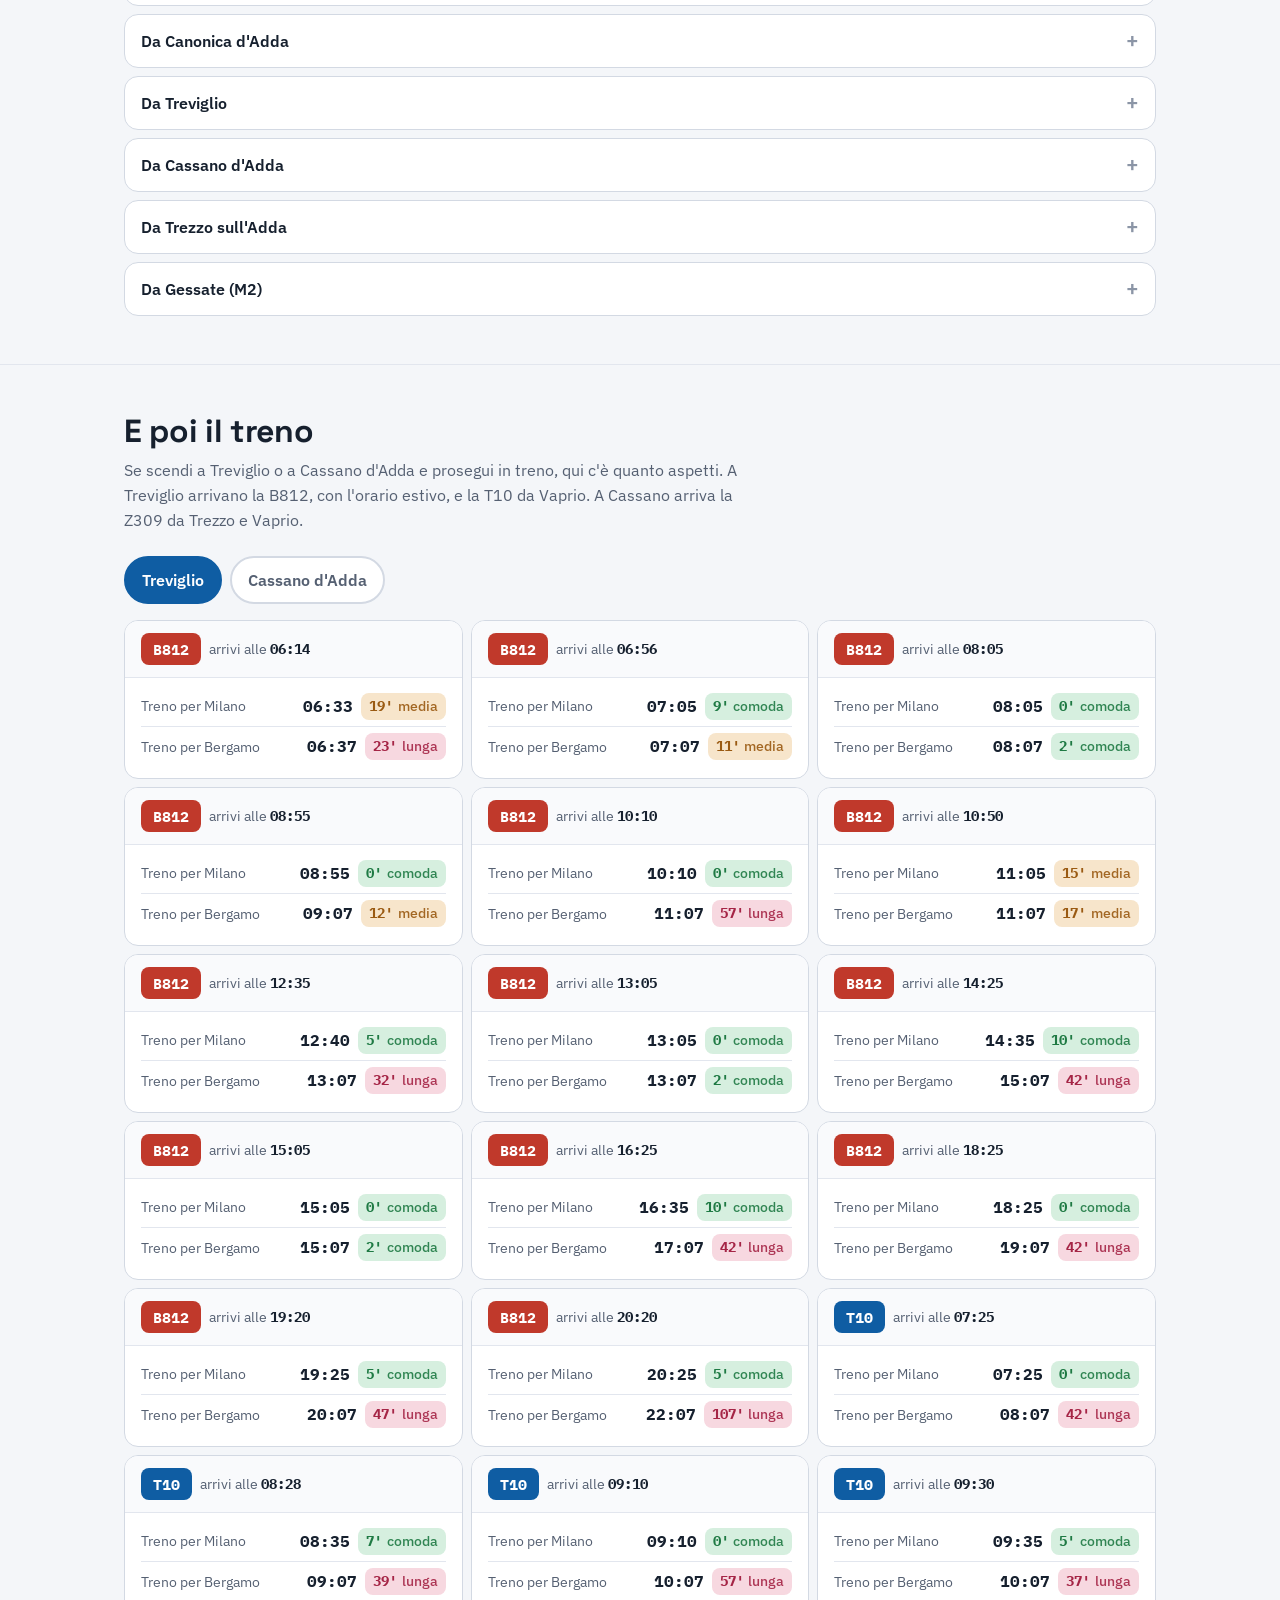
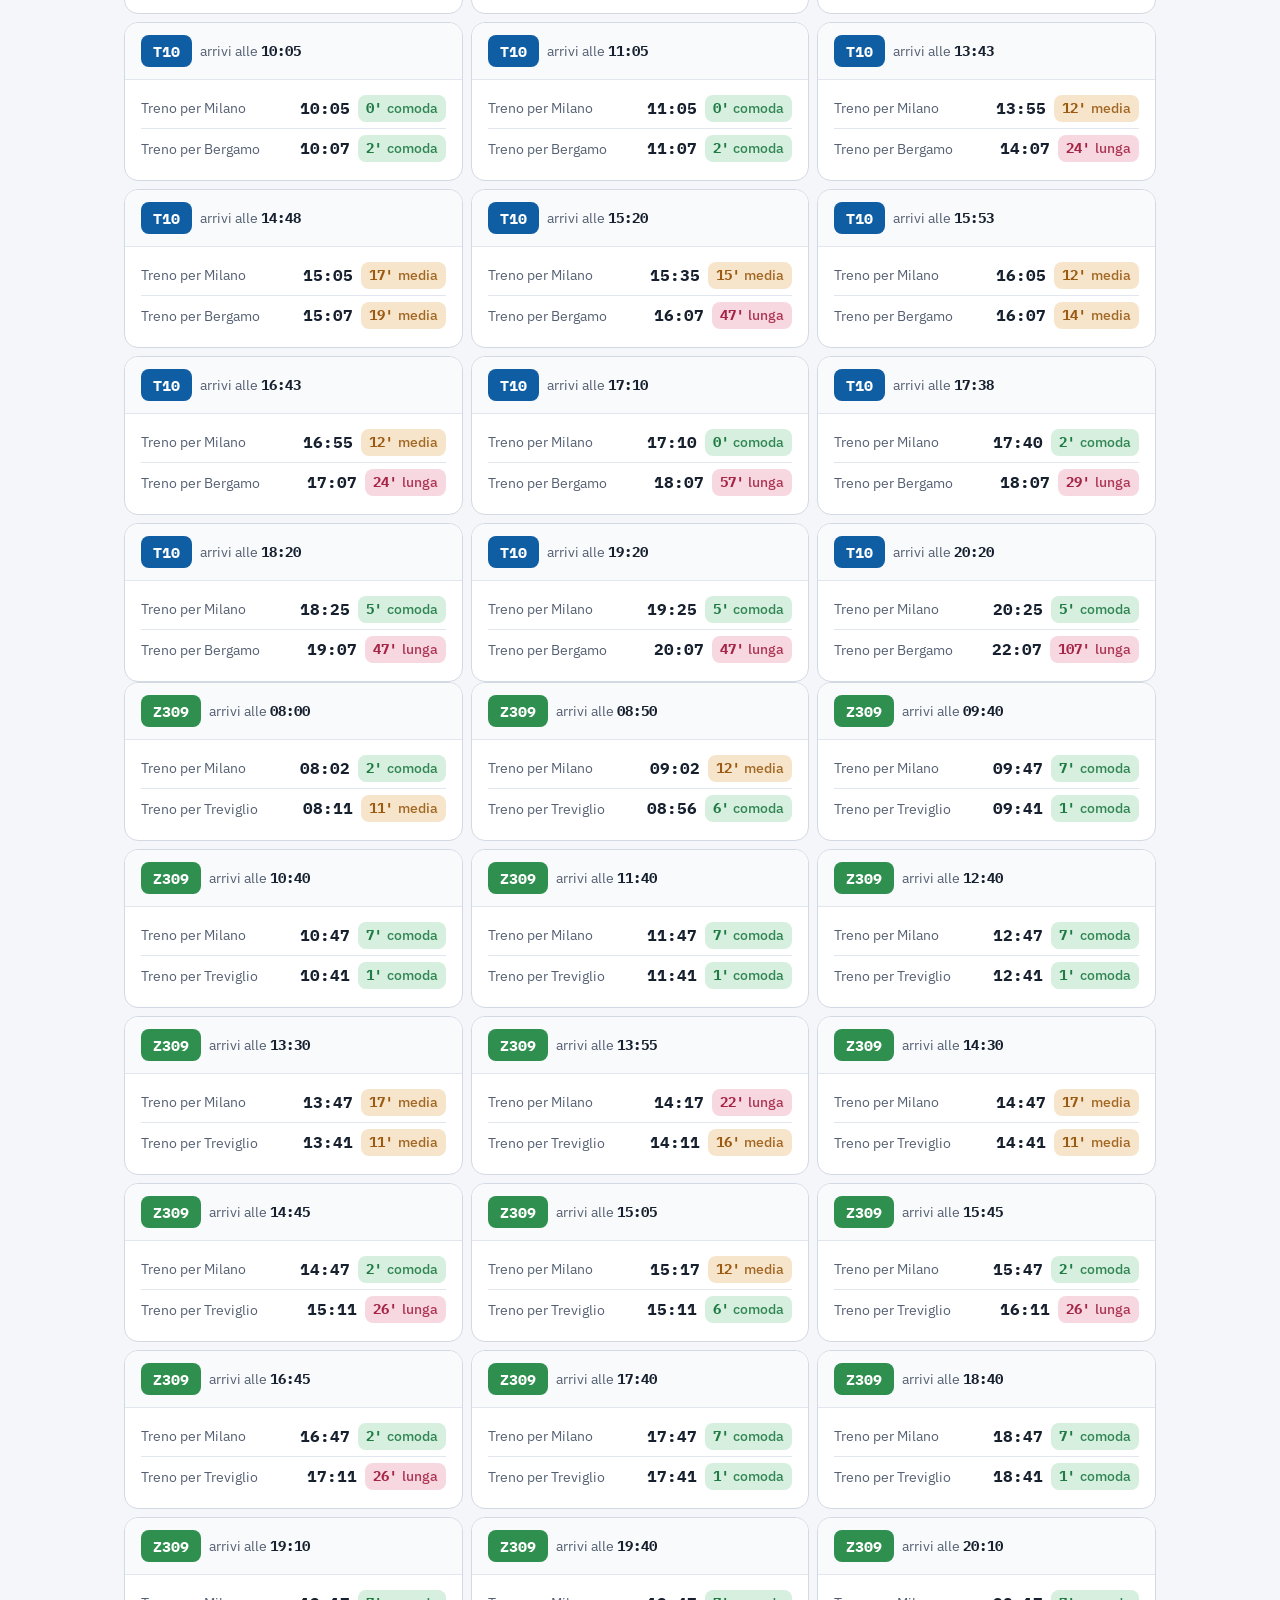
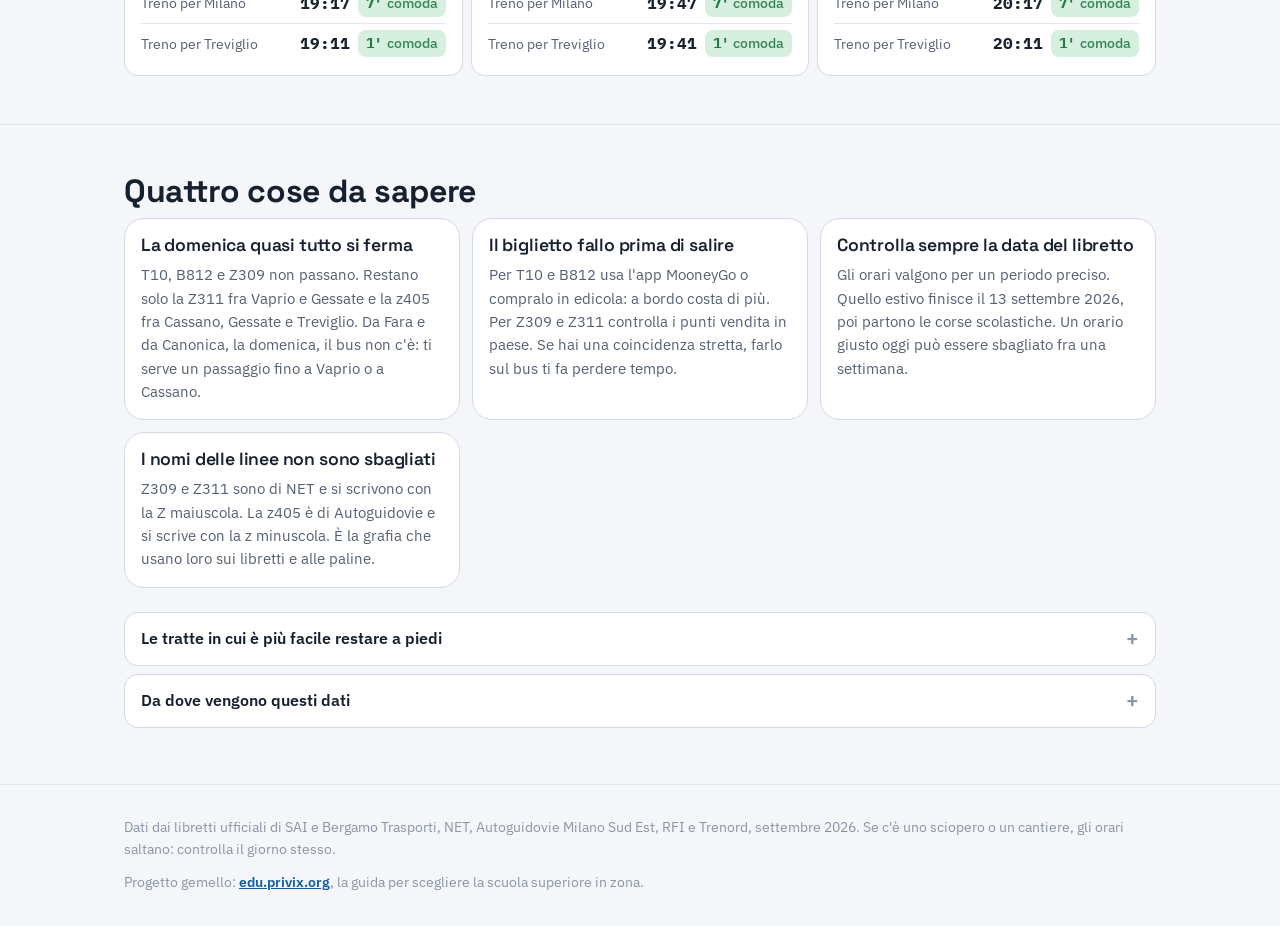
==== commit 2269b4f8: "feat: home riscritta, strumento in cima e linguaggio diretto Riscrittura della pagina per chi il tra" ====
--- a/index.html
+++ b/index.html
@@ -3,45 +3,47 @@
 <head>
 <meta charset="UTF-8" />
 <meta name="viewport" content="width=device-width, initial-scale=1.0, viewport-fit=cover" />
-<title>Bus Bassa Adda — Fara, Vaprio, Canonica, Treviglio, Cassano</title>
-<meta name="description" content="Mappa e matrice interattiva dei collegamenti bus SAI (T10, B812 ex F), NET (Z309, Z311) e Autoguidovie (z405) fra Fara Gera d'Adda, Vaprio d'Adda, Canonica d'Adda, Treviglio e Cassano d'Adda, con estensioni verso Trezzo sull'Adda e Gessate M2, più guida pratica e collegamento alle stazioni FS." />
+<title>Che bus prendo? — Fara, Vaprio, Canonica, Treviglio, Cassano</title>
+<meta name="description" content="Scegli da dove parti e dove vai: ti dice subito che bus prendere fra Fara Gera d'Adda, Vaprio d'Adda, Canonica d'Adda, Treviglio e Cassano d'Adda, più Trezzo sull'Adda e Gessate M2. Linee T10, B812, Z309, Z311 e z405, con le coincidenze dei treni." />
 <link rel="canonical" href="https://move.privix.org/" />
 <meta name="robots" content="index,follow" />
 <meta name="author" content="privix.org" />
-<meta property="og:title" content="Adda Transit — i bus fra Fara, Vaprio, Canonica, Treviglio e Cassano" />
-<meta property="og:description" content="Mappa, matrice delle tratte e coincidenze con i treni di Treviglio e Cassano d'Adda. Linee T10, B812 (ex F), Z309, Z311 e z405, con estensioni verso Trezzo sull'Adda e Gessate M2." />
+<meta property="og:title" content="Che bus prendo? — Adda Transit" />
+<meta property="og:description" content="Due tendine e sai che bus prendere fra Fara, Vaprio, Canonica, Treviglio, Cassano, Trezzo e Gessate M2." />
 <meta property="og:type" content="website" />
 <meta property="og:locale" content="it_IT" />
 <meta property="og:url" content="https://move.privix.org/" />
-<meta name="theme-color" content="#16202e" />
-<link rel="icon" href="data:image/svg+xml,%3Csvg xmlns='http://www.w3.org/2000/svg' viewBox='0 0 32 32'%3E%3Crect width='32' height='32' rx='7' fill='%230f5da3'/%3E%3Cpath d='M16 5c-5 0-8 2.5-8 7.5V21a3 3 0 0 0 3 3l-1.5 2.5V27h3l1.5-2.5h4L19.5 27h3v-.5L21 24a3 3 0 0 0 3-3v-8.5C24 7.5 21 5 16 5Z' fill='none' stroke='%23fff' stroke-width='1.9'/%3E%3Ccircle cx='12.5' cy='20' r='1.5' fill='%23fff'/%3E%3Ccircle cx='19.5' cy='20' r='1.5' fill='%23fff'/%3E%3Cpath d='M9 14h14' stroke='%23fff' stroke-width='1.9'/%3E%3C/svg%3E" />
+<meta name="theme-color" content="#0f1520" />
+<link rel="manifest" href="manifest.webmanifest" />
+<link rel="icon" href="icon.svg" type="image/svg+xml" />
+<link rel="apple-touch-icon" href="icon.svg" />
 <link rel="preconnect" href="https://fonts.googleapis.com">
 <link rel="preconnect" href="https://fonts.gstatic.com" crossorigin>
 <link rel="preconnect" href="https://tiles.openfreemap.org" crossorigin>
 <link href="https://fonts.googleapis.com/css2?family=Space+Grotesk:wght@500;600;700&family=IBM+Plex+Sans:wght@400;500;600;700&family=IBM+Plex+Mono:wght@400;500;600;700&display=swap" rel="stylesheet">
-<link href="vendor/maplibre-gl.css" rel="stylesheet" />
-<script src="vendor/maplibre-gl.js" defer></script>
 <link rel="stylesheet" href="style.css" />
 </head>
 <body>
 
+<a class="skip-link" href="#tool">Vai allo strumento</a>
+
 <header class="site-header">
   <div class="container header-inner">
-    <div class="brand">
+    <a class="brand" href="#top">
       <svg viewBox="0 0 32 32" fill="none" aria-hidden="true"><path d="M16 3c-6 0-9 3-9 9v9a4 4 0 0 0 4 4h1l-2 3v1h4l2-3h4l2 3h4v-1l-2-3h1a4 4 0 0 0 4-4v-9c0-6-3-9-9-9Z" stroke="currentColor" stroke-width="1.8"/><circle cx="12" cy="20" r="1.6" fill="currentColor"/><circle cx="20" cy="20" r="1.6" fill="currentColor"/><path d="M7 13h18" stroke="currentColor" stroke-width="1.8"/></svg>
       <span>Adda Transit</span>
-    </div>
+    </a>
     <ul class="nav-links">
+      <li><a href="#tool">Che bus prendo</a></li>
+      <li><a href="#mie">Le mie tratte</a></li>
       <li><a href="#mappa">Mappa</a></li>
-      <li><a href="#linee">Linee</a></li>
-      <li><a href="#percorsi">Trova il bus</a></li>
-      <li><a href="#guida">Guida pratica</a></li>
-      <li><a href="#treni">Verso i treni</a></li>
-      <li><a href="#critiche">Tratte critiche</a></li>
-      <li><a href="#fonti">Fonti</a></li>
+      <li><a href="#linee">Le linee</a></li>
+      <li><a href="#tutte">Tutte le tratte</a></li>
+      <li><a href="#treni">Treni</a></li>
+      <li><a href="#sapere">Da sapere</a></li>
     </ul>
     <div class="header-actions">
-      <button class="theme-toggle" data-theme-toggle aria-label="Cambia tema"></button>
+      <button class="theme-toggle" data-theme-toggle type="button" aria-label="Cambia tema"></button>
       <button class="nav-toggle" data-nav-toggle type="button" aria-label="Apri il menu" aria-expanded="false" aria-controls="mobile-nav">
         <svg class="icon-menu" viewBox="0 0 24 24" fill="none" stroke="currentColor" stroke-width="2"><path d="M4 6h16M4 12h16M4 18h16"/></svg>
         <svg class="icon-close" viewBox="0 0 24 24" fill="none" stroke="currentColor" stroke-width="2"><path d="M6 6l12 12M18 6 6 18"/></svg>
@@ -50,237 +52,173 @@
   </div>
   <nav id="mobile-nav" class="mobile-nav" data-mobile-nav>
     <ul>
+      <li><a href="#tool">Che bus prendo</a></li>
+      <li><a href="#mie">Le mie tratte</a></li>
       <li><a href="#mappa">Mappa</a></li>
-      <li><a href="#linee">Linee</a></li>
-      <li><a href="#percorsi">Trova il bus</a></li>
-      <li><a href="#guida">Guida pratica</a></li>
-      <li><a href="#treni">Verso i treni</a></li>
-      <li><a href="#critiche">Tratte critiche</a></li>
-      <li><a href="#fonti">Fonti</a></li>
+      <li><a href="#linee">Le linee</a></li>
+      <li><a href="#tutte">Tutte le tratte</a></li>
+      <li><a href="#treni">Treni</a></li>
+      <li><a href="#sapere">Da sapere</a></li>
     </ul>
   </nav>
 </header>
 
-<main>
+<main id="top">
   <noscript>
     <section class="noscript-fallback">
       <div class="container">
         <h2>Le cinque linee, in breve</h2>
-        <p>La mappa, la matrice e le tabelle delle coincidenze hanno bisogno di JavaScript. Senza, resta questo riepilogo, che riporta gli stessi dati di partenza.</p>
+        <p>Lo strumento ha bisogno di JavaScript. Senza, resta questo riepilogo, con gli stessi dati.</p>
         <ul>
-          <li><strong>T10</strong> — SAI / Bergamo Trasporti. Trezzo sull'Adda, Vaprio d'Adda, Canonica d'Adda, Fara Gera d'Adda, Badalasco, Treviglio, più un ramo per Cassano d'Adda con pochissime corse. Da lunedì a sabato, nessuna corsa festiva.</li>
-          <li><strong>B812</strong>, la ex linea F — SAI / Bergamo Trasporti. Treviglio, Badalasco, Fara Gera d'Adda, Canonica d'Adda, Vaprio d'Adda, Pontirolo Nuovo, Ciserano, Verdellino. Da lunedì a sabato, nessuna corsa festiva.</li>
-          <li><strong>Z309</strong> — NET, Nord Est Trasporti. Cassano d'Adda, Groppello, Vaprio d'Adda, Trezzo sull'Adda. Da lunedì a venerdì e il sabato, nessuna corsa festiva.</li>
-          <li><strong>Z311</strong> — NET, Nord Est Trasporti. Vaprio d'Adda, Pozzo d'Adda, Gessate M2. Tutti i giorni, festivi compresi.</li>
+          <li><strong>T10</strong> — SAI / Bergamo Trasporti. Trezzo sull'Adda, Vaprio d'Adda, Canonica d'Adda, Fara Gera d'Adda, Badalasco, Treviglio, più un ramo per Cassano d'Adda con pochissime corse. Da lunedì a sabato, la domenica no.</li>
+          <li><strong>B812</strong>, la ex linea F — SAI / Bergamo Trasporti. Treviglio, Badalasco, Fara Gera d'Adda, Canonica d'Adda, Vaprio d'Adda, Pontirolo Nuovo, Ciserano, Verdellino. Da lunedì a sabato, la domenica no.</li>
+          <li><strong>Z309</strong> — NET, Nord Est Trasporti. Cassano d'Adda, Groppello, Vaprio d'Adda, Trezzo sull'Adda. Dal lunedì al sabato, la domenica no.</li>
+          <li><strong>Z311</strong> — NET, Nord Est Trasporti. Vaprio d'Adda, Pozzo d'Adda, Gessate M2. Tutti i giorni, domenica compresa.</li>
           <li><strong>z405</strong> — Autoguidovie Milano Sud Est. Gessate M2, Cassano d'Adda, Treviglio. Tutti i giorni, domenica compresa.</li>
         </ul>
-        <p><strong>Il nodo di cambio è quasi sempre Vaprio d'Adda</strong>: da lì si prende la Z309 per Cassano e la Z311 per Gessate e la metropolitana. La domenica circolano solo Z311, z405 e la M2.</p>
-        <h3>Fonti ufficiali</h3>
+        <p><strong>Quando serve cambiare, si cambia quasi sempre a Vaprio d'Adda</strong>: da lì parte la Z309 per Cassano e la Z311 per Gessate e la metro.</p>
+        <h3>Da dove vengono i dati</h3>
         <ul>
           <li><a href="https://www.saiautolinee.it">SAI Autolinee</a> e <a href="https://www.bergamotrasporti.it">Bergamo Trasporti</a>, per T10 e B812</li>
           <li><a href="https://www.nordesttrasporti.it">Nord Est Trasporti</a>, per Z309 e Z311</li>
           <li><a href="https://milanosudest.autoguidovie.it">Autoguidovie Milano Sud Est</a>, per la z405</li>
-          <li><a href="https://www.rfi.it/it/stazioni/pagine-stazioni/servizi-di-qualita/informazioni-al-pubblico/quadri-orario-on-line.html">RFI, quadri orario delle stazioni</a> e <a href="https://www.trenord.it/linee-e-orari/circolazione/orario-ferroviario/">Trenord</a>, per i treni</li>
+          <li><a href="https://www.rfi.it/it/stazioni/pagine-stazioni/servizi-di-qualita/informazioni-al-pubblico/quadri-orario-on-line.html">RFI</a> e <a href="https://www.trenord.it/linee-e-orari/circolazione/orario-ferroviario/">Trenord</a>, per i treni</li>
         </ul>
       </div>
     </section>
   </noscript>
-  <!-- HERO -->
-  <section class="hero">
-    <div class="container">
-      <span class="hero-eyebrow">Fara · Vaprio · Canonica · Treviglio · Cassano · aggiornato a settembre 2026</span>
-      <h1>I bus fra Fara, Vaprio, Canonica, Treviglio e Cassano, con estensioni a Trezzo e Gessate</h1>
-      <p class="lead">Mappa e matrice interattiva delle linee SAI/Bergamo Trasporti (T10, B812 ex "F"), NET (Z309, Z311) e Autoguidovie Milano Sud Est (z405) fra Fara Gera d'Adda, Vaprio d'Adda, Canonica d'Adda, Treviglio e Cassano d'Adda — con estensioni verso Trezzo sull'Adda e Gessate M2. Scegli due luoghi qualsiasi e scopri subito quale bus prendere, più una guida pratica e il collegamento verso le stazioni FS.</p>
-      <div class="hero-stats">
-        <div class="stat-card"><div class="num">7</div><div class="label">Luoghi collegati nella matrice</div></div>
-        <div class="stat-card"><div class="num">5</div><div class="label">Linee bus analizzate</div></div>
-        <div class="stat-card"><div class="num">21</div><div class="label">Coppie di luoghi risolte, 17 senza cambio</div></div>
-        <div class="stat-card"><div class="num">14/09</div><div class="label">Cambio orario invernale/scolastico</div></div>
-      </div>
-      <div class="alert-banner">
-        <svg viewBox="0 0 24 24" fill="none" stroke="currentColor" stroke-width="2"><path d="M10.29 3.86 1.82 18a2 2 0 0 0 1.71 3h16.94a2 2 0 0 0 1.71-3L14.71 3.86a2 2 0 0 0-3.42 0Z"/><path d="M12 9v4"/><path d="M12 17h.01"/></svg>
-        <div>
-          <strong>Cambio orario imminente</strong>
-          <p>La rete SAI/Bergamo Trasporti e NET passa dall'orario estivo a quello invernale/scolastico il <strong>14 settembre 2026</strong>. Gli orari di questa pagina si basano sull'orario in vigore fino al 13/09 (estivo) e sull'orario scolastico 2025/26 già pubblicato per la T10: verifica sempre la data esatta sui portali ufficiali linkati in fondo alla pagina prima di partire.</p>
+
+  <!-- LO STRUMENTO, PRIMA DI TUTTO -->
+  <section id="tool" class="tool-section">
+    <div class="container">
+      <div id="change-banner" class="change-banner" hidden></div>
+
+      <h1>Che bus prendo?</h1>
+      <p class="tool-sub">Scegli da dove parti e dove vai. Ti dico che linea prendere, se devi cambiare e nei giorni in cui non passa.</p>
+
+      <div class="picker">
+        <div class="picker-row">
+          <div class="field">
+            <label for="route-from">Da</label>
+            <select id="route-from"></select>
+          </div>
+          <button class="swap-btn" id="route-swap" type="button" aria-label="Inverti partenza e arrivo" title="Inverti">
+            <svg viewBox="0 0 24 24" fill="none" stroke="currentColor" stroke-width="2"><path d="M7 16V4M7 4 3 8M17 8v12m0 0 4-4"/></svg>
+          </button>
+          <div class="field">
+            <label for="route-to">A</label>
+            <select id="route-to"></select>
+          </div>
         </div>
-      </div>
+
+        <div class="when-row" role="group" aria-label="Quando viaggi">
+          <button type="button" class="when-btn is-on" data-when="scuola">Vado a scuola</button>
+          <button type="button" class="when-btn" data-when="casa">Torno a casa</button>
+          <button type="button" class="when-btn" data-when="weekend">Weekend</button>
+        </div>
+      </div>
+
+      <div id="route-results" class="results" aria-live="polite"></div>
+    </div>
+  </section>
+
+  <!-- LE MIE TRATTE -->
+  <section id="mie" class="saved-section">
+    <div class="container">
+      <h2>Le mie tratte</h2>
+      <p class="section-sub">Quelle che salvi restano su questo telefono. Non le vede nessun altro e non finiscono su nessun server.</p>
+      <div id="saved-list" class="saved-list"></div>
     </div>
   </section>
 
   <!-- MAPPA -->
   <section id="mappa">
     <div class="container">
-      <div class="section-head">
-        <div class="section-kicker">Geografia della rete</div>
-        <h2>Mappa interattiva dei collegamenti</h2>
-        <p>Attiva o disattiva le linee dalla legenda, clicca su una fermata per i dettagli. Le linee sono disegnate seguendo la sequenza ufficiale delle fermate: sulla rete stradale reale il percorso segue le vie locali, quindi il tracciato qui è schematico.</p>
-      </div>
+      <h2>Dove passano</h2>
+      <p class="section-sub">Tocca una fermata per il nome, spegni una linea dalla legenda per vedere meglio le altre. Il tracciato segue l'ordine delle fermate, non le curve esatte della strada.</p>
       <div class="map-wrap">
-        <div id="map"></div>
+        <div id="map"><button type="button" class="map-load" id="map-load">Carica la mappa</button></div>
         <aside class="map-legend">
           <h3>Linee</h3>
           <div id="legend-list"></div>
-          <p class="map-hint">I marcatori quadrati indicano le stazioni FS (Treviglio, Cassano d'Adda); i cerchi le fermate bus nei comuni; i punti piccoli le frazioni di passaggio.</p>
+          <p class="map-hint">I quadrati sono le stazioni dei treni, i cerchi le fermate nei paesi, i puntini le frazioni.</p>
         </aside>
       </div>
     </div>
   </section>
 
-  <!-- LINEE -->
+  <!-- LE LINEE -->
   <section id="linee">
     <div class="container">
-      <div class="section-head">
-        <div class="section-kicker">SAI · Bergamo Trasporti · NET · Autoguidovie</div>
-        <h2>Le linee, gestore per gestore</h2>
-        <p>Le linee SAI/Bergamo Trasporti (T10, B812 — ex "F") coprono l'asse Trezzo–Vaprio–Canonica–Fara–Treviglio; le linee NET (Z309, Z311) collegano Vaprio alla stazione di Cassano d'Adda e alla metro M2 di Gessate; la z405 di Autoguidovie Milano Sud Est unisce Gessate, Cassano e Treviglio.</p>
-      </div>
+      <h2>Le cinque linee</h2>
+      <p class="section-sub">Ogni linea ha il suo colore: lo ritrovi identico nei risultati, nella mappa e nell'elenco delle tratte.</p>
       <div id="lines-list" class="lines-grid"></div>
     </div>
   </section>
 
-  <!-- PERCORSI: TROVA IL BUS + MATRICE -->
-  <section id="percorsi">
-    <div class="container">
-      <div class="section-head">
-        <div class="section-kicker">Strumento interattivo</div>
-        <h2>Trova il bus giusto</h2>
-        <p>Scegli il punto di partenza e quello di arrivo fra i cinque comuni (Fara, Vaprio, Canonica, Treviglio, Cassano) e le estensioni verso Trezzo sull'Adda e Gessate M2: lo strumento indica subito quale linea prendere, oppure dove cambiare bus se non c'è un collegamento diretto. La combinazione tipica è Fara ↔ Vaprio, ma funziona per qualsiasi coppia di luoghi.</p>
-      </div>
-      <div class="calc-card">
-        <div class="calc-controls">
-          <div class="field">
-            <label for="route-from">Partenza</label>
-            <select id="route-from"></select>
-          </div>
-          <button class="swap-btn" id="route-swap" type="button" aria-label="Inverti partenza e arrivo" title="Inverti partenza e arrivo">
-            <svg viewBox="0 0 24 24" fill="none" stroke="currentColor" stroke-width="2"><path d="M7 16V4M7 4 3 8M17 8v12m0 0 4-4"/></svg>
-          </button>
-          <div class="field">
-            <label for="route-to">Arrivo</label>
-            <select id="route-to"></select>
-          </div>
-        </div>
-        <div id="route-results" class="calc-result"></div>
-      </div>
-
-      <div class="section-head matrix-head">
-        <div class="section-kicker">Riferimento rapido</div>
-        <h2>Matrice di tutte le combinazioni</h2>
-        <p>Lettura rapida per ogni coppia di luoghi: il codice della linea diretta, oppure l'indicazione "cambio" quando serve prendere due bus. * = collegamento diretto ma con pochissime corse: verifica la tabella della linea o usa l'alternativa suggerita nello strumento sopra.</p>
-      </div>
-      <div class="table-wrap" id="matrix-wrap"></div>
+  <!-- TUTTE LE TRATTE -->
+  <section id="tutte">
+    <div class="container">
+      <h2>Tutte le tratte</h2>
+      <p class="section-sub">Le 21 coppie di luoghi, una per una. Tocca il posto da cui parti.</p>
       <div class="matrix-list" id="matrix-list"></div>
     </div>
   </section>
 
-  <!-- ESTENSIONE FERROVIARIA -->
+  <!-- TRENI -->
   <section id="treni">
     <div class="container">
-      <div class="section-head">
-        <div class="section-kicker">Per chi prosegue in treno</div>
-        <h2>Verso Milano, Bergamo e Brescia</h2>
-        <p>Tabella di riferimento per chi, arrivato in bus a Treviglio o Cassano d'Adda, prosegue in treno: confronto fra gli arrivi bus e i treni regionali in partenza. A Treviglio arrivano la B812, con l'orario estivo, e la T10 in arrivo da Vaprio; a Cassano d'Adda la Z309 da Trezzo e Vaprio, con l'attesa indicativa. Ogni valore porta scritto il suo livello accanto ai minuti: <strong>comoda</strong> fino a 10 minuti, <strong>media</strong> da 11 a 20, <strong>lunga</strong> oltre i 20. Il colore ripete la stessa informazione, non la sostituisce.</p>
-      </div>
-      <div class="tabs">
-        <button class="tab-btn active" data-target="tbl-treviglio">Treviglio FS</button>
-        <button class="tab-btn" data-target="tbl-cassano">Cassano d'Adda FS</button>
-      </div>
-      <p class="scroll-hint"><svg viewBox="0 0 24 24" fill="none" stroke="currentColor" stroke-width="2"><path d="M8 7 3 12l5 5M16 7l5 5-5 5"/></svg>Scorri la tabella per vedere tutte le colonne</p>
-      <div id="tbl-treviglio" class="table-wrap"></div>
-      <div id="tbl-cassano" class="table-wrap" style="display:none"></div>
-    </div>
-  </section>
-
-  <!-- GUIDA PRATICA -->
-  <section id="guida">
-    <div class="container">
-      <div class="section-head">
-        <div class="section-kicker">Metodo</div>
-        <h2>Guida pratica: come muoversi fra questi comuni</h2>
-        <p>Un metodo in 5 passi per scegliere sempre la linea giusta, pensato per chi fa questi tragitti tutti i giorni per la scuola o il lavoro.</p>
-      </div>
-      <div class="guide-steps">
-        <div class="guide-step">
-          <div class="step-num">1</div>
-          <div><h3>Parti dalla matrice, non a memoria</h3>
-          <p>Molte tratte hanno più di una linea utile (es. Fara–Treviglio è servita sia da T10 che da B812): usa lo strumento "Trova il bus giusto" o la matrice qui sopra per vedere subito tutte le opzioni dirette prima di scegliere quella con l'orario più comodo.</p></div>
-        </div>
-        <div class="guide-step">
-          <div class="step-num">2</div>
-          <div><h3>Se serve un cambio, pianifica il nodo di interscambio</h3>
-          <p>Per le combinazioni senza collegamento diretto (es. Canonica–Cassano, Fara–Gessate, Trezzo–Gessate) il nodo di cambio è quasi sempre Vaprio d'Adda: verifica gli orari di entrambe le linee prima di partire, non solo della prima.</p></div>
-        </div>
-        <div class="guide-step">
-          <div class="step-num">3</div>
-          <div><h3>Verifica la stagionalità dell'orario bus</h3>
-          <p>SAI/Bergamo Trasporti e NET pubblicano orari <em>estivi</em> e <em>invernali/scolastici</em> distinti, spesso anche con corse aggiuntive "solo giorni di scuola" (sigle S5/S6/SSab). Controlla sempre la sigla della corsa e la data di validità del libretto orario prima di fare affidamento su un passaggio.</p></div>
-        </div>
-        <div class="guide-step">
-          <div class="step-num">4</div>
-          <div><h3>Se prosegui in treno, incrocia con il quadro orario della stazione</h3>
-          <p>Arrivato a Treviglio o Cassano d'Adda, usa il quadro orario RFI della stazione o il motore orario Trenord per il treno successivo: la tabella "Verso i treni" qui sotto fa già questo confronto con l'attesa indicativa.</p></div>
-        </div>
-        <div class="guide-step">
-          <div class="step-num">5</div>
-          <div><h3>Prepara un piano B per i giorni festivi</h3>
-          <p>T10, B812 e Z309 non garantiscono corse festive. Le uniche linee attive tutti i giorni, festivi inclusi, sono Z311 (Vaprio–Gessate M2) e z405 (Gessate M2–Cassano–Treviglio): tienile a mente come alternativa di riserva per le tratte che coprono.</p></div>
-        </div>
-      </div>
-
-      <div class="tips-grid">
-        <div class="tip-card">
-          <svg viewBox="0 0 24 24" fill="none" stroke="currentColor" stroke-width="2"><rect x="3" y="4" width="18" height="18" rx="2"/><path d="M16 2v4M8 2v4M3 10h18"/></svg>
-          <h4>Controlla sempre la data</h4>
-          <p>Gli orari bus indicano periodi di validità precisi (es. estivo 03/08–13/09/2026). Un orario corretto oggi può non esserlo la settimana prossima.</p>
-        </div>
-        <div class="tip-card">
-          <svg viewBox="0 0 24 24" fill="none" stroke="currentColor" stroke-width="2"><path d="M12 2a10 10 0 1 0 10 10"/><path d="M12 2v10l7-3"/></svg>
-          <h4>App di supporto</h4>
-          <p>Moovit e "Muoversi in Lombardia" aggregano gli orari in tempo reale: utili per verificare ritardi il giorno stesso, ma per la pianificazione settimanale i PDF ufficiali restano più affidabili.</p>
-        </div>
-        <div class="tip-card">
-          <svg viewBox="0 0 24 24" fill="none" stroke="currentColor" stroke-width="2"><path d="M20 6 9 17l-5-5"/></svg>
-          <h4>Biglietto pronto prima di salire</h4>
-          <p>SAI/Bergamo Trasporti: app MooneyGo o rivendite locali (più caro a bordo). NET: verifica punti vendita locali. Fare il biglietto a bordo può far perdere tempo prezioso nelle coincidenze strette.</p>
-        </div>
-        <div class="tip-card">
-          <svg viewBox="0 0 24 24" fill="none" stroke="currentColor" stroke-width="2"><circle cx="12" cy="12" r="10"/><path d="M12 6v6l4 2"/></svg>
-          <h4>I nomi delle linee non sono un refuso</h4>
-          <p>Z309 e Z311 sono di NET e si scrivono con la Z maiuscola; z405 è di Autoguidovie Milano Sud Est e si scrive con la z minuscola. È la grafia usata dai gestori sui libretti e alle paline.</p>
-        </div>
-      </div>
-    </div>
-  </section>
-
-  <!-- TRATTE CRITICHE -->
-  <section id="critiche">
-    <div class="container">
-      <div class="section-head">
-        <div class="section-kicker">Analisi dei punti deboli</div>
-        <h2>Le tratte più critiche in fascia scolastica e lavorativa</h2>
-        <p>Dove il sistema bus+treno è più fragile e conviene pianificare con più margine, o considerare un percorso alternativo.</p>
-      </div>
-      <div class="critical-grid" id="critical-list"></div>
-    </div>
-  </section>
-
-  <!-- FONTI -->
-  <section id="fonti">
-    <div class="container">
-      <div class="section-head">
-        <div class="section-kicker">Verifica sempre l'ufficiale</div>
-        <h2>Fonti e link utili</h2>
-        <p>Gli orari bus cambiano più volte l'anno: usa questi link per il controllo puntuale prima di ogni spostamento importante.</p>
-      </div>
-      <div class="sources-list" id="sources-list"></div>
+      <h2>E poi il treno</h2>
+      <p class="section-sub">Se scendi a Treviglio o a Cassano d'Adda e prosegui in treno, qui c'è quanto aspetti. A Treviglio arrivano la B812, con l'orario estivo, e la T10 da Vaprio. A Cassano arriva la Z309 da Trezzo e Vaprio.</p>
+      <div class="tabs" role="tablist">
+        <button class="tab-btn is-on" data-target="tbl-treviglio" role="tab" aria-selected="true">Treviglio</button>
+        <button class="tab-btn" data-target="tbl-cassano" role="tab" aria-selected="false">Cassano d'Adda</button>
+      </div>
+      <div id="tbl-treviglio" class="coinc-list"></div>
+      <div id="tbl-cassano" class="coinc-list" hidden></div>
+    </div>
+  </section>
+
+  <!-- DA SAPERE -->
+  <section id="sapere">
+    <div class="container">
+      <h2>Quattro cose da sapere</h2>
+      <div class="know-grid">
+        <article class="know-card">
+          <h3>La domenica quasi tutto si ferma</h3>
+          <p>T10, B812 e Z309 non passano. Restano solo la Z311 fra Vaprio e Gessate e la z405 fra Cassano, Gessate e Treviglio. Da Fara e da Canonica, la domenica, il bus non c'è: ti serve un passaggio fino a Vaprio o a Cassano.</p>
+        </article>
+        <article class="know-card">
+          <h3>Il biglietto fallo prima di salire</h3>
+          <p>Per T10 e B812 usa l'app MooneyGo o compralo in edicola: a bordo costa di più. Per Z309 e Z311 controlla i punti vendita in paese. Se hai una coincidenza stretta, farlo sul bus ti fa perdere tempo.</p>
+        </article>
+        <article class="know-card">
+          <h3>Controlla sempre la data del libretto</h3>
+          <p>Gli orari valgono per un periodo preciso. Quello estivo finisce il 13 settembre 2026, poi partono le corse scolastiche. Un orario giusto oggi può essere sbagliato fra una settimana.</p>
+        </article>
+        <article class="know-card">
+          <h3>I nomi delle linee non sono sbagliati</h3>
+          <p>Z309 e Z311 sono di NET e si scrivono con la Z maiuscola. La z405 è di Autoguidovie e si scrive con la z minuscola. È la grafia che usano loro sui libretti e alle paline.</p>
+        </article>
+      </div>
+
+      <details class="more">
+        <summary>Le tratte in cui è più facile restare a piedi</summary>
+        <div id="critical-list" class="critical-list"></div>
+      </details>
+
+      <details class="more">
+        <summary>Da dove vengono questi dati</summary>
+        <div id="sources-list" class="sources-list"></div>
+      </details>
     </div>
   </section>
 </main>
 
 <footer>
   <div class="container">
-    Dati raccolti da fonti ufficiali SAI/Bergamo Trasporti, NET, Autoguidovie Milano Sud Est, RFI e Trenord — settembre 2026. Verificare sempre gli orari il giorno stesso in caso di scioperi, cantieri o modifiche straordinarie.
-    <p class="footer-twin">Progetto gemello: <a href="https://edu.privix.org/">edu.privix.org</a> — la guida alla scelta della scuola superiore fra Adda Martesana, Bassa Bergamasca e Cremasco, con la sezione trasporti dedicata agli abbonamenti studenti.</p>
+    <p>Dati dai libretti ufficiali di SAI e Bergamo Trasporti, NET, Autoguidovie Milano Sud Est, RFI e Trenord, settembre 2026. Se c'è uno sciopero o un cantiere, gli orari saltano: controlla il giorno stesso.</p>
+    <p class="footer-twin">Progetto gemello: <a href="https://edu.privix.org/">edu.privix.org</a>, la guida per scegliere la scuola superiore in zona.</p>
   </div>
 </footer>
 
--- a/style.css
+++ b/style.css
@@ -1,386 +1,390 @@
-/* ===== Design tokens ===== */
+/* Adda Transit — foglio di stile unico, mobile-first.
+   Regole di base: testo da 16px in su, cose da toccare da 48px in su,
+   un colore per ogni linea usato ovunque allo stesso modo. */
+
+/* ===== Token ===== */
 :root, [data-theme="light"] {
-  --color-bg: #f4f6f9;
-  --color-surface: #ffffff;
-  --color-surface-2: #f9fafc;
-  --color-surface-offset: #eef1f6;
-  --color-surface-offset-2: #e6eaf1;
-  --color-divider: #e2e6ee;
-  --color-border: #d3d9e3;
-
-  --color-text: #16202e;
-  --color-text-muted: #5b6577;
-  --color-text-faint: #9aa4b4;
-  --color-text-inverse: #f7f9fc;
-
-  --color-primary: #0f5da3;
-  --color-primary-hover: #0b4a83;
-  --color-primary-active: #083a68;
-  --color-primary-highlight: #d5e6f5;
-
-  --color-warning: #b3651a;
-  --color-warning-highlight: #f1ddc4;
-  --color-error: #ac2c4f;
-  --color-error-highlight: #f0d2dc;
-  --color-success: #2f8f4e;
-  --color-success-highlight: #d3ecda;
+  --bg: #f4f6f9;
+  --surface: #ffffff;
+  --surface-2: #f9fafc;
+  --offset: #eef1f6;
+  --offset-2: #e4e9f1;
+  --divider: #e2e6ee;
+  --border: #d3d9e3;
+
+  --text: #16202e;
+  --text-muted: #556072;
+  --text-faint: #8b95a6;
+
+  --accent: #0f5da3;
+  --accent-soft: #dceaf7;
+  --accent-strong: #0b4a83;
+
+  --ok: #1f7a44;
+  --ok-soft: #d6efdf;
+  --warn: #9a5a12;
+  --warn-soft: #f7e5cb;
+  --stop: #a52546;
+  --stop-soft: #f7d8e0;
 
   --line-t10: #0f5da3;
-  --line-b812: #e07a1f;
+  --line-b812: #c0392b;
   --line-z309: #2f8f4e;
   --line-z311: #7a4fb0;
-  --line-z405: #c23b5a;
-
-  --radius-sm: 0.375rem;
-  --radius-md: 0.625rem;
-  --radius-lg: 1rem;
-  --radius-xl: 1.25rem;
-  --radius-full: 9999px;
-
-  --shadow-sm: 0 1px 2px rgba(20, 30, 50, 0.06);
-  --shadow-md: 0 6px 20px rgba(20, 30, 50, 0.09);
-  --shadow-lg: 0 16px 40px rgba(20, 30, 50, 0.14);
-
-  --transition-interactive: 160ms cubic-bezier(0.16, 1, 0.3, 1);
-
-  --font-display: 'Space Grotesk', 'Helvetica Neue', sans-serif;
-  --font-body: 'IBM Plex Sans', 'Helvetica Neue', sans-serif;
-  --font-mono: 'IBM Plex Mono', 'SFMono-Regular', Menlo, monospace;
-
-  --text-xs: clamp(0.75rem, 0.72rem + 0.15vw, 0.8125rem);
-  --text-sm: clamp(0.875rem, 0.83rem + 0.2vw, 0.9375rem);
-  --text-base: clamp(1rem, 0.96rem + 0.2vw, 1.0625rem);
-  --text-lg: clamp(1.125rem, 1.02rem + 0.5vw, 1.375rem);
-  --text-xl: clamp(1.4rem, 1.15rem + 1.1vw, 2rem);
-  --text-2xl: clamp(1.9rem, 1.3rem + 2.2vw, 3.2rem);
-  --text-3xl: clamp(2.4rem, 1.2rem + 3.6vw, 4.5rem);
-
-  --space-1: 0.25rem; --space-2: 0.5rem; --space-3: 0.75rem; --space-4: 1rem;
-  --space-5: 1.25rem; --space-6: 1.5rem; --space-8: 2rem; --space-10: 2.5rem;
-  --space-12: 3rem; --space-16: 4rem; --space-20: 5rem; --space-24: 6rem; --space-32: 8rem;
-
-  --content-default: 1180px;
+  --line-z405: #5b6577;
+
+  --r-sm: 8px; --r-md: 14px; --r-lg: 20px; --r-full: 999px;
+  --shadow: 0 1px 2px rgba(20, 30, 50, 0.06);
+  --shadow-md: 0 8px 24px rgba(20, 30, 50, 0.10);
+  --sp-1: 4px; --sp-2: 8px; --sp-3: 12px; --sp-4: 16px; --sp-5: 24px; --sp-6: 32px; --sp-7: 48px; --sp-8: 64px;
+  --tap: 48px;
+  --font: 'IBM Plex Sans', system-ui, -apple-system, Segoe UI, Roboto, sans-serif;
+  --font-head: 'Space Grotesk', var(--font);
+  --font-mono: 'IBM Plex Mono', ui-monospace, SFMono-Regular, Menlo, monospace;
 }
 
 [data-theme="dark"] {
-  --color-bg: #0f1520;
-  --color-surface: #151d2b;
-  --color-surface-2: #182131;
-  --color-surface-offset: #1b2434;
-  --color-surface-offset-2: #202a3c;
-  --color-divider: #263048;
-  --color-border: #2c3750;
-
-  --color-text: #dde3ee;
-  --color-text-muted: #8e98ac;
-  --color-text-faint: #616d84;
-  --color-text-inverse: #131a26;
-
-  --color-primary: #4f9bdb;
-  --color-primary-hover: #75b3e6;
-  --color-primary-active: #9bc9ee;
-  --color-primary-highlight: #1e3550;
-
-  --color-warning: #e0a15b;
-  --color-warning-highlight: #3d3120;
-  --color-error: #e07793;
-  --color-error-highlight: #3a2530;
-  --color-success: #6fc98c;
-  --color-success-highlight: #1f3626;
+  --bg: #0f1520;
+  --surface: #151d2b;
+  --surface-2: #182131;
+  --offset: #1b2434;
+  --offset-2: #222c40;
+  --divider: #263048;
+  --border: #2c3750;
+
+  --text: #e4e9f2;
+  --text-muted: #98a2b6;
+  --text-faint: #6b768c;
+
+  --accent: #5aa5e5;
+  --accent-soft: #17304a;
+  --accent-strong: #8cc3f0;
+
+  --ok: #6fc98c;
+  --ok-soft: #16301f;
+  --warn: #e0a15b;
+  --warn-soft: #33281a;
+  --stop: #f08fa6;
+  --stop-soft: #38202a;
 
   --line-t10: #5b9fe0;
-  --line-b812: #f0a05a;
+  --line-b812: #ef7c6d;
   --line-z309: #6fc98c;
   --line-z311: #b48ce3;
-  --line-z405: #e58aa2;
-
-  --shadow-sm: 0 1px 2px rgba(0, 0, 0, 0.3);
-  --shadow-md: 0 6px 20px rgba(0, 0, 0, 0.35);
-  --shadow-lg: 0 16px 40px rgba(0, 0, 0, 0.45);
-}
+  --line-z405: #9aa4b8;
+
+  --shadow: 0 1px 2px rgba(0, 0, 0, 0.35);
+  --shadow-md: 0 10px 28px rgba(0, 0, 0, 0.45);
+}
+
+/* Un colore per linea, applicato sempre allo stesso modo. */
+.line-t10  { --chip: var(--line-t10); }
+.line-b812 { --chip: var(--line-b812); }
+.line-z309 { --chip: var(--line-z309); }
+.line-z311 { --chip: var(--line-z311); }
+.line-z405 { --chip: var(--line-z405); }
 
 /* ===== Base ===== */
-*, *::before, *::after { box-sizing: border-box; margin: 0; padding: 0; }
-html { -webkit-text-size-adjust: none; scroll-behavior: smooth; scroll-padding-top: 84px; -webkit-tap-highlight-color: transparent; }
+*, *::before, *::after { box-sizing: border-box; }
+* { margin: 0; }
+html {
+  -webkit-text-size-adjust: none; -webkit-tap-highlight-color: transparent;
+  scroll-behavior: smooth; scroll-padding-top: 76px;
+}
 body {
-  min-height: 100dvh;
-  font-family: var(--font-body);
-  font-size: var(--text-base);
-  line-height: 1.6;
-  color: var(--color-text);
-  background: var(--color-bg);
-  transition: background var(--transition-interactive), color var(--transition-interactive);
-  overflow-x: hidden;
-  padding-bottom: env(safe-area-inset-bottom);
-}
+  font-family: var(--font); font-size: 16px; line-height: 1.55;
+  background: var(--bg); color: var(--text);
+  overflow-x: hidden; padding-bottom: env(safe-area-inset-bottom);
+  -webkit-font-smoothing: antialiased;
+}
+h1, h2, h3, h4 { font-family: var(--font-head); line-height: 1.15; letter-spacing: -0.01em; }
+h1 { font-size: clamp(2rem, 7vw, 3rem); font-weight: 700; }
+h2 { font-size: clamp(1.5rem, 4.5vw, 2rem); font-weight: 700; }
+h3 { font-size: 1.1rem; font-weight: 600; }
+h4 { font-size: 1rem; font-weight: 600; }
+a { color: var(--accent); }
+button { font: inherit; color: inherit; cursor: pointer; border: none; background: none; }
+ul { list-style: none; padding: 0; }
+img, svg { max-width: 100%; }
+:focus-visible { outline: 3px solid var(--accent); outline-offset: 2px; border-radius: 4px; }
+
 @media (prefers-reduced-motion: reduce) {
   html { scroll-behavior: auto; }
-  * { animation-duration: 0.01ms !important; transition-duration: 0.01ms !important; }
-}
-img, svg, canvas { display: block; max-width: 100%; }
-h1, h2, h3, h4 { font-family: var(--font-display); line-height: 1.12; text-wrap: balance; letter-spacing: -0.01em; }
-p, li { text-wrap: pretty; }
-a { color: inherit; }
-:focus-visible { outline: 2px solid var(--color-primary); outline-offset: 3px; border-radius: var(--radius-sm); }
-button { font: inherit; color: inherit; cursor: pointer; background: none; border: none; }
-table { border-collapse: collapse; width: 100%; }
-.container { max-width: var(--content-default); margin-inline: auto; padding-inline: var(--space-6); }
-@media (max-width: 420px) { .container { padding-inline: var(--space-4); } }
-.scroll-hint { display: none; }
-@media (max-width: 640px) {
-  .scroll-hint { display: flex; align-items: center; gap: var(--space-2); font-size: var(--text-xs); color: var(--color-text-faint); margin-bottom: var(--space-3); }
-  .scroll-hint svg { width: 14px; height: 14px; flex-shrink: 0; }
-}
-.mono { font-family: var(--font-mono); }
-.sr-only { position: absolute; width: 1px; height: 1px; overflow: hidden; clip: rect(0,0,0,0); }
+  *, *::before, *::after { animation-duration: 0.01ms !important; transition-duration: 0.01ms !important; }
+}
+
+.container { width: 100%; max-width: 1080px; margin-inline: auto; padding-inline: var(--sp-4); }
+@media (min-width: 640px) { .container { padding-inline: var(--sp-5); } }
+
+section { padding-block: var(--sp-7); }
+section + section { border-top: 1px solid var(--divider); }
+.section-sub { color: var(--text-muted); margin-top: var(--sp-2); max-width: 62ch; }
+section > .container > h2 + .section-sub { margin-bottom: var(--sp-5); }
+section > .container > h2 { margin-bottom: var(--sp-2); }
+
+.skip-link { position: absolute; left: -9999px; top: 0; z-index: 200; background: var(--accent); color: #fff; padding: 12px 20px; border-radius: 0 0 8px 0; font-weight: 600; }
+.skip-link:focus { left: 0; }
 
 /* ===== Header ===== */
 .site-header {
-  position: sticky; top: 0; z-index: 100;
-  background: color-mix(in oklab, var(--color-bg) 88%, transparent);
-  backdrop-filter: blur(14px);
-  border-bottom: 1px solid var(--color-divider);
+  position: sticky; top: 0; z-index: 50;
+  background: color-mix(in srgb, var(--bg) 88%, transparent);
+  backdrop-filter: blur(12px);
+  border-bottom: 1px solid var(--divider);
   padding-top: env(safe-area-inset-top);
 }
-.header-inner { display: flex; align-items: center; justify-content: space-between; gap: var(--space-4); padding-block: var(--space-3); }
-.brand { display: flex; align-items: center; gap: var(--space-2); font-family: var(--font-display); font-weight: 600; font-size: var(--text-base); }
-.brand svg { width: 28px; height: 28px; color: var(--color-primary); flex-shrink: 0; }
-.nav-links { display: flex; gap: var(--space-5); list-style: none; flex-wrap: wrap; }
-.nav-links a { font-size: var(--text-sm); font-weight: 500; color: var(--color-text-muted); text-decoration: none; transition: color var(--transition-interactive); }
-.header-actions { display: flex; align-items: center; gap: var(--space-2); flex-shrink: 0; }
-.theme-toggle, .nav-toggle { display: flex; align-items: center; justify-content: center; width: 44px; height: 44px; border-radius: var(--radius-full); background: var(--color-surface-offset); border: 1px solid var(--color-border); color: var(--color-text); flex-shrink: 0; transition: background var(--transition-interactive), transform var(--transition-interactive); }
-.theme-toggle svg { width: 18px; height: 18px; }
+.header-inner { display: flex; align-items: center; justify-content: space-between; gap: var(--sp-3); min-height: 60px; }
+.brand { display: flex; align-items: center; gap: var(--sp-2); font-family: var(--font-head); font-weight: 700; color: var(--text); text-decoration: none; }
+.brand svg { width: 26px; height: 26px; color: var(--accent); flex-shrink: 0; }
+.nav-links { display: none; }
+.header-actions { display: flex; align-items: center; gap: var(--sp-2); flex-shrink: 0; }
+.theme-toggle, .nav-toggle {
+  display: flex; align-items: center; justify-content: center;
+  width: var(--tap); height: var(--tap); border-radius: var(--r-full);
+  background: var(--offset); border: 1px solid var(--border); color: var(--text);
+  transition: background .15s, transform .15s;
+}
+.theme-toggle svg, .nav-toggle svg { width: 20px; height: 20px; }
 .theme-toggle:active, .nav-toggle:active { transform: scale(0.92); }
-.nav-toggle { display: none; }
-.nav-toggle svg { width: 20px; height: 20px; }
 .nav-toggle .icon-close { display: none; }
 .nav-toggle[aria-expanded="true"] .icon-menu { display: none; }
 .nav-toggle[aria-expanded="true"] .icon-close { display: block; }
-.mobile-nav { display: none; }
+
+.mobile-nav { display: grid; grid-template-rows: 0fr; transition: grid-template-rows 240ms cubic-bezier(0.16, 1, 0.3, 1); background: var(--bg); }
+.mobile-nav.is-open { grid-template-rows: 1fr; border-top: 1px solid var(--divider); }
+.mobile-nav > ul { min-height: 0; overflow: hidden; padding-inline: var(--sp-4); }
+.mobile-nav li + li { border-top: 1px solid var(--divider); }
+.mobile-nav a { display: flex; align-items: center; min-height: 52px; font-weight: 500; color: var(--text); text-decoration: none; }
+
+@media (min-width: 781px) {
+  .nav-links { display: flex; gap: var(--sp-4); }
+  .nav-links a { color: var(--text-muted); text-decoration: none; font-size: 0.94rem; font-weight: 500; }
+  .nav-toggle { display: none; }
+  .mobile-nav { display: none; }
+}
 @media (hover: hover) and (pointer: fine) {
-  .nav-links a:hover { color: var(--color-primary); }
-  .theme-toggle:hover, .nav-toggle:hover { background: var(--color-surface-offset-2); }
-}
-@media (max-width: 780px) {
-  .nav-links { display: none; }
-  .nav-toggle { display: flex; }
-  .mobile-nav {
-    display: grid; grid-template-rows: 0fr; transition: grid-template-rows 240ms cubic-bezier(0.16, 1, 0.3, 1);
-    border-top: 0 solid var(--color-divider); background: var(--color-bg);
-  }
-  .mobile-nav.is-open { grid-template-rows: 1fr; border-top-width: 1px; }
-  .mobile-nav > ul { min-height: 0; overflow: hidden; list-style: none; padding-inline: var(--space-6); }
-  .mobile-nav li { border-bottom: 1px solid var(--color-divider); }
-  .mobile-nav li:last-child { border-bottom: none; }
-  .mobile-nav a { display: flex; align-items: center; min-height: 52px; font-size: var(--text-base); font-weight: 500; color: var(--color-text); text-decoration: none; }
-  .mobile-nav a:active { color: var(--color-primary); }
-}
-
-/* ===== Hero ===== */
-.hero { padding-block: clamp(var(--space-12), 8vw, var(--space-24)) clamp(var(--space-8), 5vw, var(--space-16)); }
-.hero-eyebrow { display: inline-flex; align-items: center; gap: var(--space-2); font-size: var(--text-xs); font-weight: 600; text-transform: uppercase; letter-spacing: 0.08em; color: var(--color-primary); background: var(--color-primary-highlight); padding: var(--space-2) var(--space-3); border-radius: var(--radius-full); margin-bottom: var(--space-5); }
-.hero h1 { font-size: var(--text-2xl); max-width: 18ch; margin-bottom: var(--space-5); }
-.hero p.lead { font-size: var(--text-lg); color: var(--color-text-muted); max-width: 62ch; margin-bottom: var(--space-8); }
-.hero-stats { display: grid; grid-template-columns: repeat(auto-fit, minmax(160px, 1fr)); gap: var(--space-4); max-width: 900px; }
-.stat-card { background: var(--color-surface); border: 1px solid var(--color-border); border-radius: var(--radius-lg); padding: var(--space-5); box-shadow: var(--shadow-sm); }
-.stat-card .num { font-family: var(--font-display); font-size: var(--text-xl); color: var(--color-primary); }
-.stat-card .label { font-size: var(--text-xs); color: var(--color-text-muted); margin-top: var(--space-1); }
-
-.alert-banner { display: flex; gap: var(--space-3); align-items: flex-start; background: var(--color-warning-highlight); border: 1px solid color-mix(in oklab, var(--color-warning) 40%, transparent); border-radius: var(--radius-lg); padding: var(--space-5); margin-top: var(--space-8); max-width: 900px; }
-.alert-banner svg { width: 22px; height: 22px; flex-shrink: 0; color: var(--color-warning); margin-top: 2px; }
-.alert-banner strong { display: block; margin-bottom: var(--space-1); font-size: var(--text-sm); }
-.alert-banner p { font-size: var(--text-sm); color: var(--color-text-muted); }
-
-/* ===== Sections ===== */
-section { padding-block: clamp(var(--space-12), 6vw, var(--space-20)); }
-section + section { border-top: 1px solid var(--color-divider); }
-.section-head { margin-bottom: var(--space-8); max-width: 70ch; }
-.section-kicker { font-size: var(--text-xs); font-weight: 600; text-transform: uppercase; letter-spacing: 0.08em; color: var(--color-primary); margin-bottom: var(--space-2); }
-.section-head h2 { font-size: var(--text-xl); margin-bottom: var(--space-3); }
-.section-head p { color: var(--color-text-muted); font-size: var(--text-base); }
-
-/* ===== Map ===== */
-.map-wrap { display: grid; grid-template-columns: 1fr 300px; gap: var(--space-5); align-items: stretch; }
-#map { width: 100%; height: 560px; border-radius: var(--radius-lg); overflow: hidden; border: 1px solid var(--color-border); box-shadow: var(--shadow-md); }
-.map-legend { background: var(--color-surface); border: 1px solid var(--color-border); border-radius: var(--radius-lg); padding: var(--space-5); display: flex; flex-direction: column; gap: var(--space-3); box-shadow: var(--shadow-sm); }
-.map-legend h3 { font-size: var(--text-sm); text-transform: uppercase; letter-spacing: 0.05em; color: var(--color-text-muted); margin-bottom: var(--space-1); }
-.legend-item { display: flex; align-items: center; gap: var(--space-3); min-height: 44px; padding: var(--space-2) var(--space-3); border-radius: var(--radius-md); cursor: pointer; border: 1px solid transparent; transition: background var(--transition-interactive); }
-.legend-item:active { background: var(--color-surface-offset-2); }
-.legend-item input { accent-color: var(--color-primary); width: 18px; height: 18px; flex-shrink: 0; }
-.legend-swatch { width: 14px; height: 14px; border-radius: var(--radius-full); flex-shrink: 0; }
-.legend-item .li-text { display: flex; flex-direction: column; }
-.legend-item .li-code { font-weight: 600; font-size: var(--text-sm); }
-.legend-item .li-gestore { font-size: var(--text-xs); color: var(--color-text-faint); }
-.map-hint { font-size: var(--text-xs); color: var(--color-text-faint); margin-top: var(--space-2); }
-@media (max-width: 900px) { .map-wrap { grid-template-columns: 1fr; } #map { height: 420px; } }
-@media (max-width: 640px) { .calc-controls .swap-btn { align-self: center; margin-inline: auto; transform: rotate(90deg); } }
+  .nav-links a:hover { color: var(--accent); }
+  .theme-toggle:hover, .nav-toggle:hover { background: var(--offset-2); }
+}
+
+/* ===== Lo strumento ===== */
+.tool-section { padding-top: var(--sp-6); }
+.tool-section h1 { margin-bottom: var(--sp-3); }
+.tool-sub { color: var(--text-muted); max-width: 46ch; margin-bottom: var(--sp-5); }
+
+.change-banner {
+  display: block; margin-bottom: var(--sp-5);
+  padding: var(--sp-4); border-radius: var(--r-md);
+  background: var(--warn-soft); color: var(--warn);
+  border-left: 4px solid var(--warn); font-size: 0.95rem;
+}
+.change-banner strong { color: inherit; }
+
+.picker { display: grid; gap: var(--sp-3); }
+.picker-row { display: grid; gap: var(--sp-2); }
+.field { display: grid; gap: var(--sp-1); min-width: 0; }
+.field label { font-size: 0.8rem; font-weight: 600; letter-spacing: .06em; text-transform: uppercase; color: var(--text-faint); }
+.field select {
+  width: 100%; min-height: var(--tap); font-size: 16px; font-family: inherit; font-weight: 600;
+  padding: 0 var(--sp-4); border-radius: var(--r-md);
+  background: var(--surface); border: 2px solid var(--border); color: var(--text);
+  appearance: none;
+  background-image: linear-gradient(45deg, transparent 50%, currentColor 50%), linear-gradient(135deg, currentColor 50%, transparent 50%);
+  background-position: right 20px center, right 14px center;
+  background-size: 6px 6px, 6px 6px;
+  background-repeat: no-repeat;
+}
+.field select:focus { border-color: var(--accent); }
+.swap-btn {
+  justify-self: center; display: flex; align-items: center; justify-content: center;
+  width: var(--tap); height: var(--tap); border-radius: var(--r-full);
+  background: var(--surface); border: 2px solid var(--border); color: var(--text-muted);
+  transform: rotate(90deg); transition: background .15s, color .15s;
+}
+.swap-btn svg { width: 20px; height: 20px; }
+.swap-btn:active { background: var(--accent-soft); color: var(--accent); }
+
+.when-row { display: flex; gap: var(--sp-2); overflow-x: auto; padding-bottom: var(--sp-1); scrollbar-width: none; }
+.when-row::-webkit-scrollbar { display: none; }
+.when-btn {
+  flex: 0 0 auto; min-height: var(--tap); padding-inline: var(--sp-4);
+  border-radius: var(--r-full); border: 2px solid var(--border);
+  background: var(--surface); color: var(--text-muted); font-weight: 600; font-size: 0.94rem;
+  transition: background .15s, color .15s, border-color .15s;
+}
+.when-btn.is-on { background: var(--accent); border-color: var(--accent); color: #fff; }
+
+@media (min-width: 640px) {
+  .picker-row { grid-template-columns: 1fr auto 1fr; align-items: end; gap: var(--sp-3); }
+  .swap-btn { transform: none; margin-bottom: 2px; }
+}
 @media (hover: hover) and (pointer: fine) {
-  .calc-controls .swap-btn:hover { transform: rotate(270deg); }
-  .legend-item:hover { background: var(--color-surface-offset); }
-}
-
-.maplibregl-popup-content { background: var(--color-surface) !important; color: var(--color-text) !important; border-radius: var(--radius-md) !important; box-shadow: var(--shadow-md) !important; font-family: var(--font-body); padding: var(--space-3) var(--space-4) !important; }
-.popup-title { font-weight: 600; font-size: var(--text-sm); margin-bottom: var(--space-1); }
-.popup-sub { font-size: var(--text-xs); color: var(--color-text-muted); }
-
-/* ===== Lines table ===== */
-.lines-grid { display: flex; flex-direction: column; gap: var(--space-4); }
-.line-card { display: grid; grid-template-columns: 6px 1fr; background: var(--color-surface); border: 1px solid var(--color-border); border-radius: var(--radius-lg); overflow: hidden; box-shadow: var(--shadow-sm); }
-.line-card .bar { background: var(--line-color, var(--color-primary)); }
-.line-card .body { padding: var(--space-5) var(--space-6); display: flex; flex-direction: column; gap: var(--space-2); }
-.line-card .top-row { display: flex; align-items: center; gap: var(--space-3); flex-wrap: wrap; }
-.line-code { font-family: var(--font-mono); font-weight: 700; font-size: var(--text-base); padding: var(--space-1) var(--space-3); border-radius: var(--radius-sm); color: #fff; background: var(--line-color, var(--color-primary)); }
-.line-gestore { font-size: var(--text-xs); color: var(--color-text-faint); text-transform: uppercase; letter-spacing: 0.04em; }
-.line-name { font-weight: 600; font-size: var(--text-base); }
-.line-route { font-size: var(--text-sm); color: var(--color-text-muted); }
-.line-meta { display: flex; flex-wrap: wrap; gap: var(--space-4); margin-top: var(--space-2); font-size: var(--text-xs); }
-.line-meta .tag { display: flex; align-items: center; gap: var(--space-1); color: var(--color-text-muted); }
-.line-meta svg { width: 14px; height: 14px; }
-.line-note { font-size: var(--text-sm); color: var(--color-text-muted); border-top: 1px dashed var(--color-divider); padding-top: var(--space-3); margin-top: var(--space-1); }
-
-/* ===== Calculator ===== */
-.calc-card { background: var(--color-surface); border: 1px solid var(--color-border); border-radius: var(--radius-lg); padding: var(--space-6); box-shadow: var(--shadow-md); }
-.calc-controls { display: flex; flex-wrap: wrap; gap: var(--space-4); align-items: end; margin-bottom: var(--space-6); }
-.field { display: flex; flex-direction: column; gap: var(--space-2); min-width: 200px; }
-.field label { font-size: var(--text-xs); font-weight: 600; color: var(--color-text-muted); text-transform: uppercase; letter-spacing: 0.04em; }
-.field select, .field input[type=time] {
-  font: inherit; font-size: var(--text-sm); padding: var(--space-3) var(--space-4);
-  border-radius: var(--radius-md); border: 1px solid var(--color-border); background: var(--color-surface-2);
-  color: var(--color-text); min-width: 220px; min-height: 44px;
-}
-.field select:focus, .field input:focus { border-color: var(--color-primary); }
-@media (max-width: 640px) {
-  .field { min-width: 0; }
-  .field select, .field input[type=time] { font-size: 16px; min-width: 0; width: 100%; }
-}
-.calc-result { display: grid; grid-template-columns: repeat(auto-fit, minmax(220px, 1fr)); gap: var(--space-4); }
-.result-card { border-radius: var(--radius-lg); padding: var(--space-5); border: 1px solid var(--color-border); background: var(--color-surface-2); }
-.result-card .dest { font-size: var(--text-xs); text-transform: uppercase; letter-spacing: 0.05em; color: var(--color-text-muted); margin-bottom: var(--space-2); }
-.result-card .time { font-family: var(--font-mono); font-size: var(--text-xl); font-weight: 700; }
-.result-card .wait { display: inline-flex; align-items: center; gap: var(--space-1); font-size: var(--text-xs); font-weight: 600; padding: var(--space-1) var(--space-3); border-radius: var(--radius-full); margin-top: var(--space-3); }
-.wait.good { background: var(--color-success-highlight); color: var(--color-success); }
-.wait.ok { background: var(--color-warning-highlight); color: var(--color-warning); }
-.wait.bad { background: var(--color-error-highlight); color: var(--color-error); }
-
-/* ===== Route finder (Trova il bus giusto) ===== */
-.swap-btn { display: flex; align-items: center; justify-content: center; width: 44px; height: 44px; border-radius: var(--radius-full); border: 1px solid var(--color-border); background: var(--color-surface-2); color: var(--color-text-muted); flex-shrink: 0; transition: background var(--transition-interactive), color var(--transition-interactive), transform var(--transition-interactive); }
-.swap-btn:active { background: var(--color-primary-highlight); color: var(--color-primary); }
-.swap-btn svg { width: 18px; height: 18px; }
-@media (hover: hover) and (pointer: fine) {
-  .swap-btn:hover { background: var(--color-primary-highlight); color: var(--color-primary); transform: rotate(180deg); }
-}
-.result-card.wide { grid-column: 1 / -1; }
-.result-card.alt { border-style: dashed; background: var(--color-surface); }
-.line-chip { display: inline-flex; align-items: center; font-family: var(--font-mono); font-weight: 700; font-size: var(--text-sm); padding: var(--space-1) var(--space-3); border-radius: var(--radius-sm); color: #fff; background: var(--chip-color, var(--color-primary)); margin: 0 var(--space-1) var(--space-1) 0; }
-.route-lines { display: flex; flex-wrap: wrap; align-items: center; gap: var(--space-1); margin: var(--space-2) 0; }
-.route-lines .arrow { color: var(--color-text-faint); margin: 0 var(--space-2); font-weight: 600; }
-.route-freq { font-size: var(--text-sm); color: var(--color-text-muted); }
-.route-note { font-size: var(--text-xs); color: var(--color-text-faint); margin-top: var(--space-2); border-top: 1px dashed var(--color-divider); padding-top: var(--space-2); }
-.tag.warn { display: inline-flex; align-items: center; font-size: var(--text-xs); font-weight: 600; color: var(--color-warning); background: var(--color-warning-highlight); padding: 2px var(--space-2); border-radius: var(--radius-full); margin-left: var(--space-2); }
-
-/* ===== Matrice combinazioni ===== */
-.matrix-head { margin-top: var(--space-10); }
-.matrix-table { min-width: 780px; }
-.matrix-table th, .matrix-table td { text-align: center; white-space: nowrap; }
-.matrix-table thead th:first-child { background: var(--color-surface); }
-.matrix-table tbody th { text-align: left; font-size: var(--text-sm); font-weight: 600; color: var(--color-text); background: var(--color-surface-offset); position: sticky; left: 0; }
-.matrix-table .cell-diag { color: var(--color-text-faint); background: var(--color-surface-offset); }
-.matrix-table .cell-change { font-size: var(--text-xs); color: var(--color-text-muted); font-style: italic; }
-.matrix-table .mx-star { color: var(--color-warning); font-weight: 700; margin-left: 2px; }
-.matrix-table .line-chip { font-size: var(--text-xs); padding: 2px var(--space-2); margin: 1px; }
-
-/* ===== Coincidenze table ===== */
-.tabs { display: flex; gap: var(--space-2); margin-bottom: var(--space-5); flex-wrap: wrap; }
-.tab-btn { min-height: 44px; padding: var(--space-2) var(--space-5); border-radius: var(--radius-full); border: 1px solid var(--color-border); background: var(--color-surface); font-size: var(--text-sm); font-weight: 600; color: var(--color-text-muted); transition: background var(--transition-interactive), color var(--transition-interactive); }
-.tab-btn.active { background: var(--color-primary); color: #fff; border-color: var(--color-primary); }
-.tab-btn:active { transform: scale(0.97); }
-.table-wrap {
-  overflow-x: auto; -webkit-overflow-scrolling: touch; border: 1px solid var(--color-border); border-radius: var(--radius-lg); box-shadow: var(--shadow-sm);
-  background-color: var(--color-surface);
-  background-image:
-    linear-gradient(to right, var(--color-surface) 30%, transparent),
-    linear-gradient(to right, transparent, var(--color-surface) 70%),
-    linear-gradient(to right, color-mix(in oklab, var(--color-text) 18%, transparent), transparent),
-    linear-gradient(to left, color-mix(in oklab, var(--color-text) 18%, transparent), transparent);
-  background-position: left center, right center, left center, right center;
-  background-repeat: no-repeat;
-  background-size: 24px 100%, 24px 100%, 10px 100%, 10px 100%;
-  background-attachment: local, local, scroll, scroll;
-}
-.coinc-table { min-width: 640px; }
-.coinc-table th { text-align: left; font-size: var(--text-xs); text-transform: uppercase; letter-spacing: 0.04em; color: var(--color-text-muted); padding: var(--space-3) var(--space-4); background: var(--color-surface-offset); border-bottom: 1px solid var(--color-border); position: sticky; top: 0; }
-.coinc-table td { padding: var(--space-3) var(--space-4); font-size: var(--text-sm); border-bottom: 1px solid var(--color-divider); }
-.coinc-table tr:last-child td { border-bottom: none; }
-.coinc-table td.mono, .coinc-table .cell-time { font-family: var(--font-mono); }
-.badge { display: inline-flex; align-items: center; padding: 2px var(--space-2); border-radius: var(--radius-sm); font-size: var(--text-xs); font-weight: 600; }
-.badge.good { background: var(--color-success-highlight); color: var(--color-success); }
-.badge.ok { background: var(--color-warning-highlight); color: var(--color-warning); }
-.badge.bad { background: var(--color-error-highlight); color: var(--color-error); }
-
-/* ===== Guide ===== */
-.guide-steps { display: flex; flex-direction: column; gap: var(--space-5); counter-reset: step; }
-.guide-step { display: grid; grid-template-columns: 44px 1fr; gap: var(--space-4); }
-.guide-step .step-num { width: 44px; height: 44px; border-radius: var(--radius-full); background: var(--color-primary-highlight); color: var(--color-primary); display: flex; align-items: center; justify-content: center; font-family: var(--font-display); font-weight: 700; font-size: var(--text-base); }
-.guide-step h3 { font-size: var(--text-base); margin-bottom: var(--space-1); }
-.guide-step p { font-size: var(--text-sm); color: var(--color-text-muted); }
-
-.tips-grid { display: grid; grid-template-columns: repeat(auto-fit, minmax(240px, 1fr)); gap: var(--space-4); margin-top: var(--space-8); }
-.tip-card { background: var(--color-surface); border: 1px solid var(--color-border); border-radius: var(--radius-lg); padding: var(--space-5); }
-.tip-card svg { width: 22px; height: 22px; color: var(--color-primary); margin-bottom: var(--space-3); }
-.tip-card h4 { font-size: var(--text-sm); margin-bottom: var(--space-2); }
-.tip-card p { font-size: var(--text-sm); color: var(--color-text-muted); }
-
-/* ===== Critical routes ===== */
-.critical-grid { display: flex; flex-direction: column; gap: var(--space-4); }
-.critical-card { display: flex; gap: var(--space-4); background: var(--color-surface); border: 1px solid var(--color-border); border-left: 4px solid var(--color-error); border-radius: var(--radius-lg); padding: var(--space-5); }
-.critical-card .icon { width: 38px; height: 38px; border-radius: var(--radius-full); background: var(--color-error-highlight); color: var(--color-error); display: flex; align-items: center; justify-content: center; flex-shrink: 0; }
-.critical-card .icon svg { width: 18px; height: 18px; }
-.critical-card h4 { font-size: var(--text-base); margin-bottom: var(--space-2); }
-.critical-card p { font-size: var(--text-sm); color: var(--color-text-muted); }
-.critical-card .route-badge { font-family: var(--font-mono); font-size: var(--text-xs); background: var(--color-surface-offset); padding: 2px var(--space-2); border-radius: var(--radius-sm); margin-right: var(--space-2); }
-
-/* ===== Sources ===== */
-.sources-list { display: flex; flex-direction: column; gap: var(--space-3); }
-.source-item { display: flex; justify-content: space-between; gap: var(--space-4); padding: var(--space-4); border: 1px solid var(--color-border); border-radius: var(--radius-md); background: var(--color-surface); font-size: var(--text-sm); flex-wrap: wrap; }
-.source-item a { color: var(--color-primary); text-decoration: none; word-break: break-all; }
-.source-item a:hover { text-decoration: underline; }
-.source-item .op { color: var(--color-text-faint); font-size: var(--text-xs); }
-
-footer { padding-block: var(--space-10); text-align: center; color: var(--color-text-faint); font-size: var(--text-xs); }
-
-/* Rimando al progetto gemello (edu.privix.org) */
-.footer-twin { margin-top: var(--space-4); }
-.footer-twin a { color: var(--color-primary); font-weight: 600; }
-
-/* Alias della linea: "ex linea F" sta accanto al codice, non dentro il chip */
-.line-alias, .li-alias { font-size: var(--text-xs); color: var(--color-text-faint); font-style: italic; }
-.li-alias { display: block; }
-
-/* Attesa del treno: la parola accanto ai minuti, cosi' il colore non e' l'unico segnale */
-.badge-word { margin-left: 0.35em; font-weight: 500; opacity: 0.85; }
-
-/* Matrice su schermo stretto: una lista per luogo di partenza al posto della griglia 7x7 */
-.matrix-list { display: none; }
-@media (max-width: 640px) {
-  #matrix-wrap { display: none; }
-  .matrix-list { display: grid; gap: var(--space-2); }
-  .mx-group { border: 1px solid var(--color-border); border-radius: var(--radius-lg); background: var(--color-surface); overflow: hidden; }
-  .mx-group > summary { display: flex; align-items: center; min-height: 52px; padding-inline: var(--space-4); font-weight: 600; cursor: pointer; }
-  .mx-group > summary::-webkit-details-marker { display: none; }
-  .mx-group > summary::after { content: '+'; margin-left: auto; font-size: var(--text-lg); color: var(--color-text-faint); }
-  .mx-group[open] > summary::after { content: '\2212'; }
-  .mx-group ul { list-style: none; padding: 0 var(--space-4) var(--space-2); }
-  .mx-group li { display: flex; align-items: center; gap: var(--space-3); min-height: 44px; padding-block: var(--space-2); border-top: 1px solid var(--color-divider); }
-  .mx-dest { flex: 1 1 auto; font-size: var(--text-sm); }
-  .mx-val { flex: 0 0 auto; display: flex; flex-wrap: wrap; justify-content: flex-end; gap: 2px; text-align: right; }
-  .mx-change { font-size: var(--text-xs); color: var(--color-text-muted); }
-  .mx-none { font-size: var(--text-xs); color: var(--color-text-faint); }
-}
-
-/* Riepilogo per chi non ha JavaScript */
-.noscript-fallback { padding-block: var(--space-8); border-bottom: 1px solid var(--color-divider); }
-.noscript-fallback h2 { font-size: var(--text-xl); margin-bottom: var(--space-3); }
-.noscript-fallback h3 { font-size: var(--text-base); margin: var(--space-5) 0 var(--space-2); }
-.noscript-fallback ul { padding-left: var(--space-5); display: grid; gap: var(--space-2); margin-block: var(--space-3); }
-.noscript-fallback p { color: var(--color-text-muted); }
-.coinc-table .cell-line { white-space: nowrap; }
+  .when-btn:hover { border-color: var(--accent); color: var(--text); }
+  .when-btn.is-on:hover { color: #fff; }
+  .swap-btn:hover { background: var(--accent-soft); color: var(--accent); }
+}
+
+/* ===== Il risultato ===== */
+.results { margin-top: var(--sp-5); }
+.result-card {
+  background: var(--surface); border: 1px solid var(--border); border-radius: var(--r-lg);
+  padding: var(--sp-5); box-shadow: var(--shadow-md);
+}
+.result-route { font-size: 0.9rem; color: var(--text-faint); font-weight: 600; margin-bottom: var(--sp-1); }
+.result-head { font-family: var(--font-head); font-size: clamp(1.3rem, 4.5vw, 1.7rem); font-weight: 700; }
+.result-desc { color: var(--text-muted); margin-top: var(--sp-2); }
+.leg-row { display: flex; flex-wrap: wrap; align-items: center; gap: var(--sp-2); margin-top: var(--sp-3); }
+.oppure { color: var(--text-faint); font-size: 0.85rem; }
+.freccia { color: var(--text-faint); font-size: 1.1rem; }
+
+.line-chip {
+  display: inline-flex; align-items: center; justify-content: center;
+  min-height: 32px; padding: 0 var(--sp-3);
+  font-family: var(--font-mono); font-weight: 700; font-size: 0.95rem;
+  border-radius: var(--r-sm); color: #fff; background: var(--chip, var(--accent));
+  white-space: nowrap;
+}
+[data-theme="dark"] .line-chip { color: #0e1420; }
+
+.alert { margin-top: var(--sp-4); padding: var(--sp-3) var(--sp-4); border-radius: var(--r-md); font-size: 0.95rem; border-left: 4px solid; }
+.alert.stop { background: var(--stop-soft); color: var(--stop); border-color: var(--stop); }
+.alert.warn { background: var(--warn-soft); color: var(--warn); border-color: var(--warn); }
+.alert.ok { background: var(--ok-soft); color: var(--ok); border-color: var(--ok); }
+
+.alt-box { margin-top: var(--sp-4); padding: var(--sp-4); border-radius: var(--r-md); background: var(--offset); }
+.alt-head { font-weight: 700; font-family: var(--font-head); }
+
+.result-extra { margin-top: var(--sp-5); padding-top: var(--sp-4); border-top: 1px solid var(--divider); }
+.result-extra h4 { margin-bottom: var(--sp-2); }
+.mini-list li { display: flex; align-items: center; justify-content: space-between; gap: var(--sp-3); min-height: 40px; }
+.mini-list li + li { border-top: 1px solid var(--divider); }
+.text-link { display: inline-block; margin-top: var(--sp-2); font-size: 0.9rem; font-weight: 600; }
+
+.badge { display: inline-flex; align-items: center; gap: .35em; padding: 3px var(--sp-2); border-radius: var(--r-sm); font-size: 0.85rem; font-weight: 700; font-family: var(--font-mono); white-space: nowrap; }
+.badge.good { background: var(--ok-soft); color: var(--ok); }
+.badge.ok { background: var(--warn-soft); color: var(--warn); }
+.badge.bad { background: var(--stop-soft); color: var(--stop); }
+.badge-word { font-family: var(--font); font-weight: 500; opacity: .9; }
+
+.result-actions { display: flex; gap: var(--sp-2); margin-top: var(--sp-5); }
+.act {
+  flex: 1 1 auto; min-height: var(--tap); border-radius: var(--r-md);
+  border: 2px solid var(--border); background: var(--surface-2);
+  font-weight: 600; color: var(--text); transition: background .15s, border-color .15s;
+}
+.act.is-on { background: var(--accent-soft); border-color: var(--accent); color: var(--accent); }
+.act:active { transform: scale(0.98); }
+
+/* ===== Le mie tratte ===== */
+.saved-list { display: grid; gap: var(--sp-2); }
+.saved-item {
+  display: flex; align-items: center; justify-content: space-between; gap: var(--sp-3);
+  min-height: var(--tap); padding: var(--sp-2) var(--sp-4);
+  border: 1px solid var(--border); border-radius: var(--r-md); background: var(--surface);
+  text-align: left; width: 100%;
+}
+.saved-names { font-weight: 600; }
+.saved-lines { display: flex; gap: var(--sp-1); flex-wrap: wrap; justify-content: flex-end; }
+.saved-empty { color: var(--text-muted); padding: var(--sp-4); border: 1px dashed var(--border); border-radius: var(--r-md); }
+@media (min-width: 640px) { .saved-list { grid-template-columns: repeat(auto-fill, minmax(260px, 1fr)); } }
+
+/* ===== Mappa ===== */
+.map-wrap { display: grid; gap: var(--sp-4); }
+#map { height: 340px; border-radius: var(--r-lg); overflow: hidden; border: 1px solid var(--border); background: var(--offset); display: grid; place-items: center; }
+#map.is-loading::after { content: 'Carico la mappa…'; color: var(--text-muted); }
+.map-load { min-height: var(--tap); padding-inline: var(--sp-5); border-radius: var(--r-full); background: var(--accent); color: #fff; font-weight: 600; }
+.map-error { padding: var(--sp-4); color: var(--text-muted); text-align: center; }
+.map-legend { background: var(--surface); border: 1px solid var(--border); border-radius: var(--r-lg); padding: var(--sp-4); }
+.map-legend h3 { margin-bottom: var(--sp-2); }
+.legend-item { display: flex; align-items: center; gap: var(--sp-3); min-height: var(--tap); cursor: pointer; }
+.legend-item + .legend-item { border-top: 1px solid var(--divider); }
+.legend-item input { width: 22px; height: 22px; flex-shrink: 0; accent-color: var(--accent); }
+.legend-swatch { width: 14px; height: 14px; border-radius: 4px; background: var(--chip, var(--accent)); flex-shrink: 0; }
+.li-text { display: grid; }
+.li-code { font-family: var(--font-mono); font-weight: 700; }
+.li-alias, .line-alias { font-size: 0.8rem; color: var(--text-faint); font-style: italic; }
+.li-gestore, .line-gestore { font-size: 0.8rem; color: var(--text-faint); }
+.map-hint { margin-top: var(--sp-3); font-size: 0.85rem; color: var(--text-faint); }
+.maplibregl-popup-content { border-radius: var(--r-md); }
+.popup-title { font-weight: 700; color: #16202e; }
+.popup-sub { font-size: 0.85rem; color: #556072; }
+@media (min-width: 900px) {
+  .map-wrap { grid-template-columns: 1fr 300px; }
+  #map { height: 460px; }
+}
+
+/* ===== Le linee ===== */
+.lines-grid { display: grid; gap: var(--sp-4); }
+@media (min-width: 700px) { .lines-grid { grid-template-columns: repeat(auto-fill, minmax(320px, 1fr)); } }
+.line-card { background: var(--surface); border: 1px solid var(--border); border-radius: var(--r-lg); overflow: hidden; }
+.line-card .bar { height: 5px; background: var(--chip, var(--accent)); }
+.line-card .body { padding: var(--sp-4); display: grid; gap: var(--sp-2); }
+.line-card .top-row { display: flex; align-items: center; gap: var(--sp-2); flex-wrap: wrap; }
+.line-route { color: var(--text-muted); font-size: 0.94rem; }
+.line-days { font-weight: 600; font-size: 0.94rem; }
+.line-days.ok { color: var(--ok); }
+.line-days.no { color: var(--warn); }
+.line-when, .line-note { font-size: 0.88rem; color: var(--text-faint); }
+
+/* ===== Tutte le tratte ===== */
+.matrix-list { display: grid; gap: var(--sp-2); }
+.mx-group { border: 1px solid var(--border); border-radius: var(--r-md); background: var(--surface); overflow: hidden; }
+.mx-group > summary { display: flex; align-items: center; min-height: 52px; padding-inline: var(--sp-4); font-weight: 600; cursor: pointer; list-style: none; }
+.mx-group > summary::-webkit-details-marker { display: none; }
+.mx-group > summary::after { content: '+'; margin-left: auto; font-size: 1.3rem; color: var(--text-faint); }
+.mx-group[open] > summary::after { content: '\2212'; }
+.mx-group ul { padding: 0 var(--sp-4) var(--sp-2); }
+.mx-group li { display: flex; align-items: center; gap: var(--sp-3); min-height: var(--tap); border-top: 1px solid var(--divider); }
+.mx-dest { flex: 1 1 auto; font-size: 0.94rem; }
+.mx-val { flex: 0 0 auto; display: flex; flex-wrap: wrap; justify-content: flex-end; gap: var(--sp-1); }
+.mx-change { font-size: 0.85rem; color: var(--text-muted); }
+.mx-none { font-size: 0.85rem; color: var(--text-faint); }
+.mx-star { color: var(--warn); font-weight: 700; }
+
+/* ===== Treni ===== */
+.tabs { display: flex; gap: var(--sp-2); margin-bottom: var(--sp-4); }
+.tab-btn { min-height: var(--tap); padding-inline: var(--sp-4); border-radius: var(--r-full); border: 2px solid var(--border); background: var(--surface); font-weight: 600; color: var(--text-muted); }
+.tab-btn.is-on { background: var(--accent); border-color: var(--accent); color: #fff; }
+.coinc-list { display: grid; gap: var(--sp-2); }
+@media (min-width: 700px) { .coinc-list { grid-template-columns: repeat(auto-fill, minmax(300px, 1fr)); } }
+.cn-card { border: 1px solid var(--border); border-radius: var(--r-md); background: var(--surface); overflow: hidden; }
+.cn-head { display: flex; align-items: center; gap: var(--sp-2); padding: var(--sp-3) var(--sp-4); background: var(--surface-2); border-bottom: 1px solid var(--divider); }
+.cn-arrivo { font-size: 0.9rem; color: var(--text-muted); }
+.cn-arrivo strong { font-family: var(--font-mono); color: var(--text); }
+.cn-body { padding: var(--sp-2) var(--sp-4) var(--sp-3); }
+.cn-body li { display: flex; align-items: center; gap: var(--sp-2); min-height: 40px; }
+.cn-body li + li { border-top: 1px solid var(--divider); }
+.cn-dest { flex: 1 1 auto; font-size: 0.9rem; color: var(--text-muted); }
+.cn-time { font-family: var(--font-mono); font-weight: 700; }
+
+/* ===== Da sapere ===== */
+.know-grid { display: grid; gap: var(--sp-3); margin-bottom: var(--sp-5); }
+@media (min-width: 700px) { .know-grid { grid-template-columns: repeat(auto-fill, minmax(280px, 1fr)); } }
+.know-card { background: var(--surface); border: 1px solid var(--border); border-radius: var(--r-lg); padding: var(--sp-4); }
+.know-card h3 { margin-bottom: var(--sp-2); }
+.know-card p { color: var(--text-muted); font-size: 0.94rem; }
+
+.more { border: 1px solid var(--border); border-radius: var(--r-md); background: var(--surface); margin-bottom: var(--sp-2); overflow: hidden; }
+.more > summary { display: flex; align-items: center; min-height: 52px; padding-inline: var(--sp-4); font-weight: 600; cursor: pointer; list-style: none; }
+.more > summary::-webkit-details-marker { display: none; }
+.more > summary::after { content: '+'; margin-left: auto; font-size: 1.3rem; color: var(--text-faint); }
+.more[open] > summary::after { content: '\2212'; }
+.critical-list, .sources-list { display: grid; gap: var(--sp-2); padding: 0 var(--sp-4) var(--sp-4); }
+.critical-card h4 { margin-bottom: var(--sp-1); }
+.critical-card p { color: var(--text-muted); font-size: 0.94rem; }
+.critical-card + .critical-card { border-top: 1px solid var(--divider); padding-top: var(--sp-3); }
+.source-item { display: flex; align-items: center; justify-content: space-between; gap: var(--sp-3); min-height: var(--tap); text-decoration: none; color: var(--text); font-size: 0.94rem; }
+.source-item + .source-item { border-top: 1px solid var(--divider); }
+.source-item .op { font-size: 0.8rem; color: var(--text-faint); flex-shrink: 0; }
+
+/* ===== Senza JavaScript ===== */
+.noscript-fallback { padding-block: var(--sp-6); }
+.noscript-fallback h2 { margin-bottom: var(--sp-3); }
+.noscript-fallback h3 { margin: var(--sp-5) 0 var(--sp-2); }
+.noscript-fallback ul { padding-left: var(--sp-5); list-style: disc; display: grid; gap: var(--sp-2); margin-block: var(--sp-3); }
+.noscript-fallback p { color: var(--text-muted); }
+
+/* ===== Footer ===== */
+footer { padding-block: var(--sp-6); border-top: 1px solid var(--divider); color: var(--text-faint); font-size: 0.88rem; }
+footer p + p { margin-top: var(--sp-3); }
+.footer-twin a { font-weight: 600; }
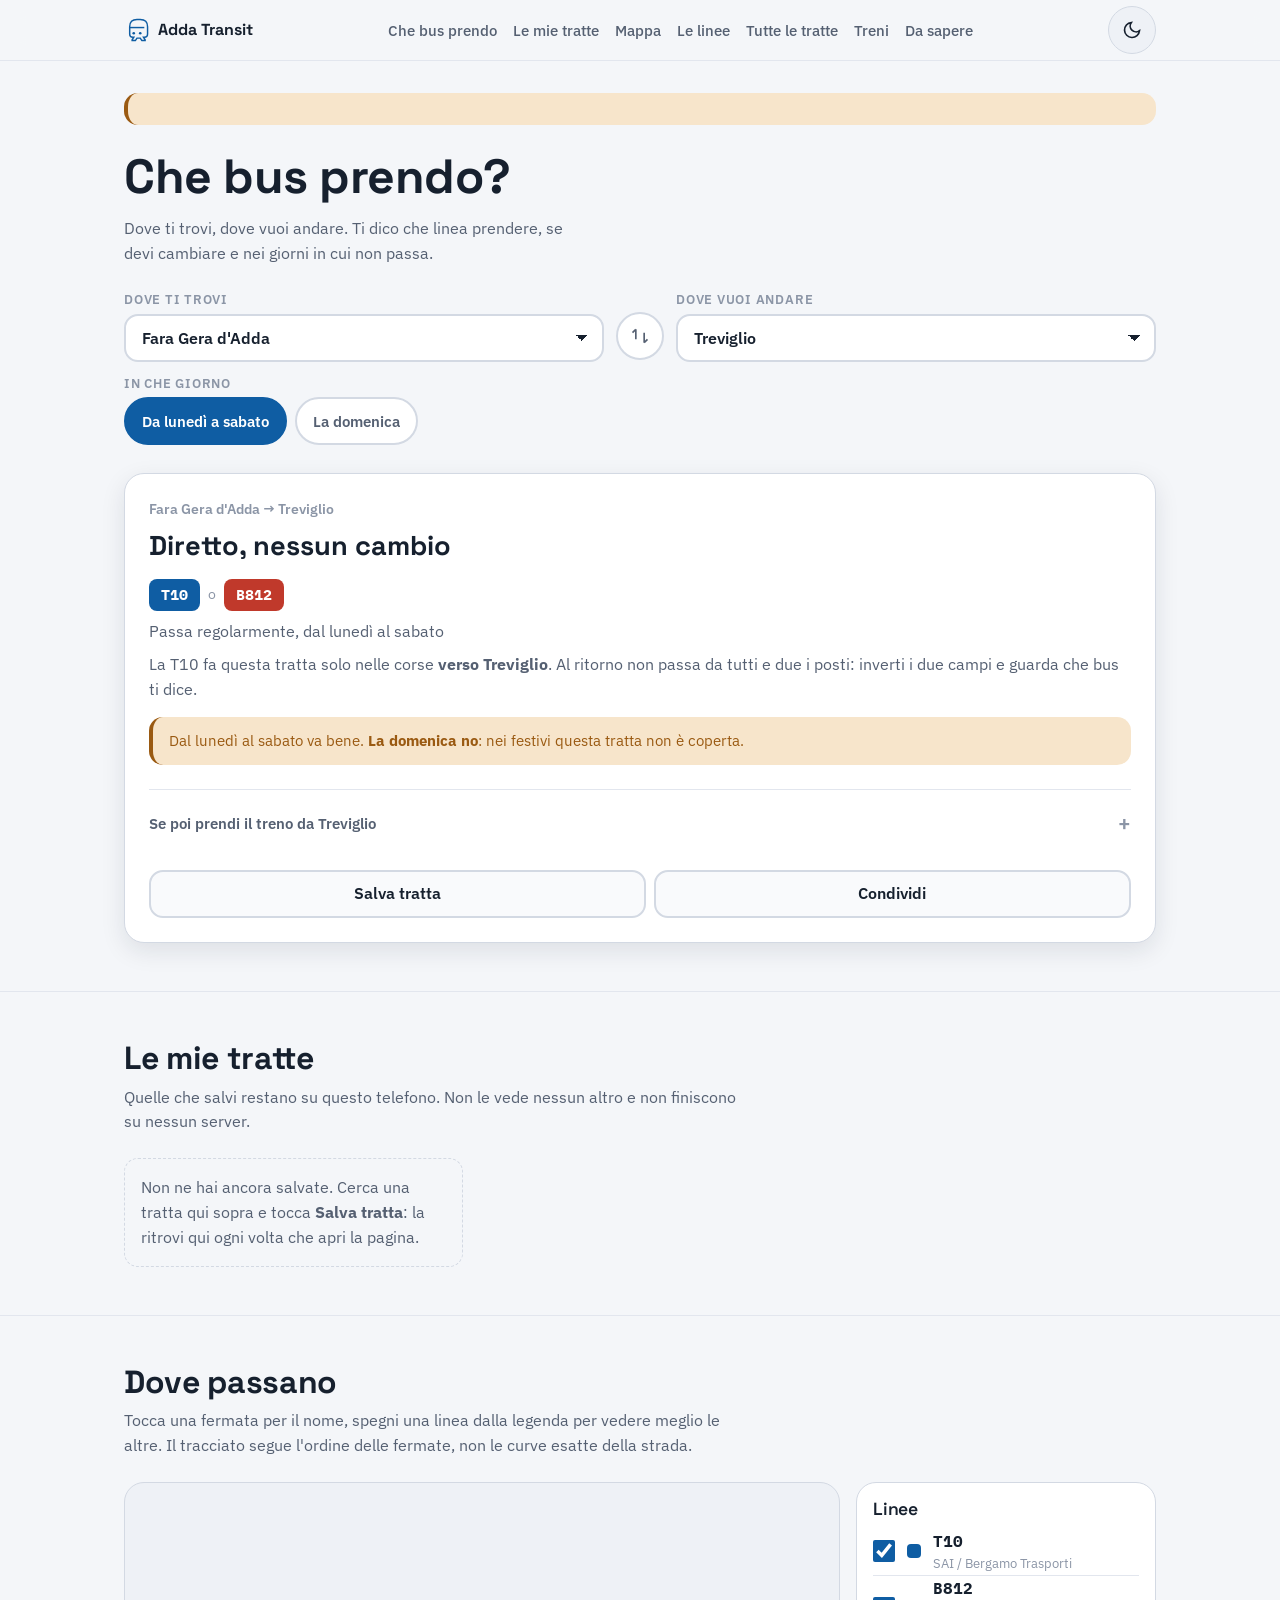
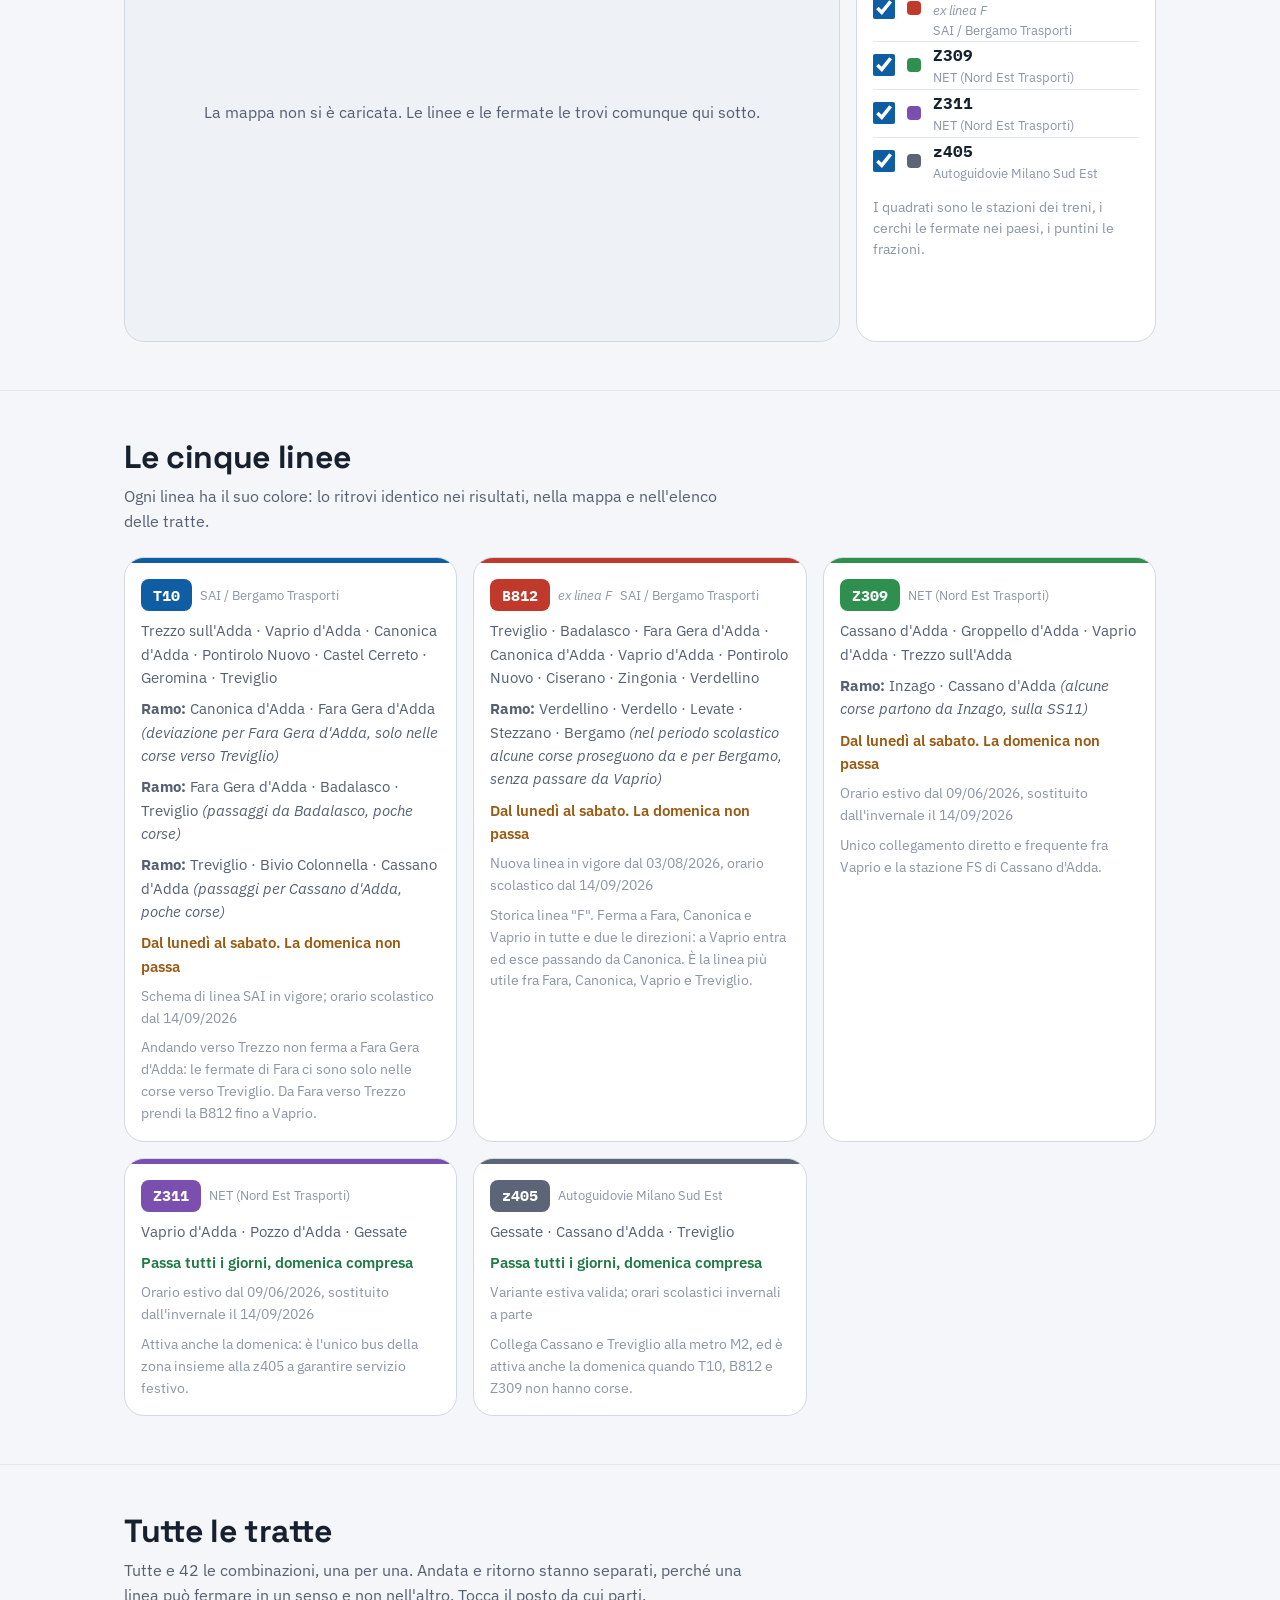
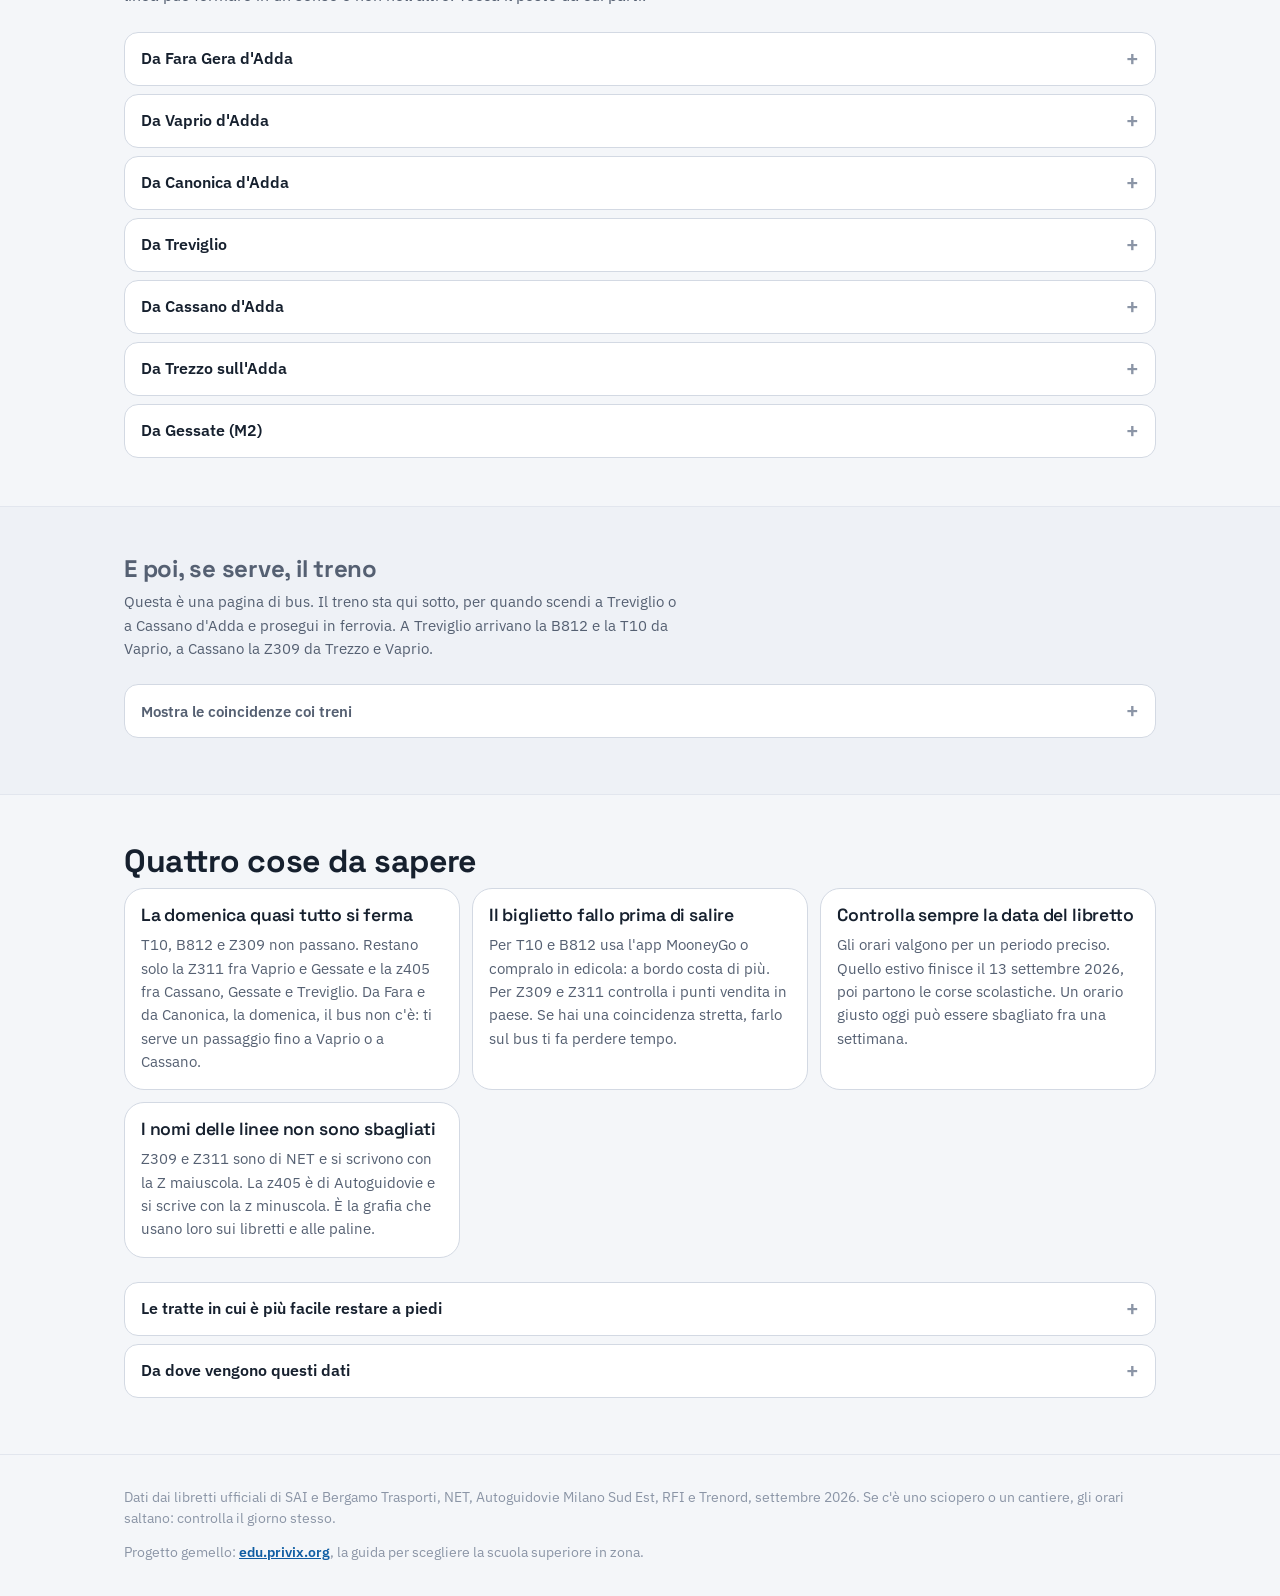
==== commit 13926509: "feat: i collegamenti nascono dagli elenchi fermate ufficiali Le tratte non sono piu' scritte a mano " ====
--- a/index.html
+++ b/index.html
@@ -70,8 +70,8 @@
         <h2>Le cinque linee, in breve</h2>
         <p>Lo strumento ha bisogno di JavaScript. Senza, resta questo riepilogo, con gli stessi dati.</p>
         <ul>
-          <li><strong>T10</strong> — SAI / Bergamo Trasporti. Trezzo sull'Adda, Vaprio d'Adda, Canonica d'Adda, Fara Gera d'Adda, Badalasco, Treviglio, più un ramo per Cassano d'Adda con pochissime corse. Da lunedì a sabato, la domenica no.</li>
-          <li><strong>B812</strong>, la ex linea F — SAI / Bergamo Trasporti. Treviglio, Badalasco, Fara Gera d'Adda, Canonica d'Adda, Vaprio d'Adda, Pontirolo Nuovo, Ciserano, Verdellino. Da lunedì a sabato, la domenica no.</li>
+          <li><strong>T10</strong> — SAI / Bergamo Trasporti. Trezzo sull'Adda, Vaprio d'Adda, Canonica d'Adda, Pontirolo Nuovo, Castel Cerreto, Treviglio. Ferma a Fara Gera d'Adda solo nelle corse verso Treviglio; pochissime corse toccano Badalasco e Cassano d'Adda. Da lunedì a sabato, la domenica no.</li>
+          <li><strong>B812</strong>, la ex linea F — SAI / Bergamo Trasporti. Treviglio, Badalasco, Fara Gera d'Adda, Canonica d'Adda, Vaprio d'Adda, Pontirolo Nuovo, Ciserano, Zingonia, Verdellino. Ferma a Fara, Canonica e Vaprio in tutte e due le direzioni. Nel periodo scolastico alcune corse proseguono per Verdello, Levate, Stezzano e Bergamo, senza passare da Vaprio. Da lunedì a sabato, la domenica no.</li>
           <li><strong>Z309</strong> — NET, Nord Est Trasporti. Cassano d'Adda, Groppello, Vaprio d'Adda, Trezzo sull'Adda. Dal lunedì al sabato, la domenica no.</li>
           <li><strong>Z311</strong> — NET, Nord Est Trasporti. Vaprio d'Adda, Pozzo d'Adda, Gessate M2. Tutti i giorni, domenica compresa.</li>
           <li><strong>z405</strong> — Autoguidovie Milano Sud Est. Gessate M2, Cassano d'Adda, Treviglio. Tutti i giorni, domenica compresa.</li>
@@ -94,27 +94,29 @@
       <div id="change-banner" class="change-banner" hidden></div>
 
       <h1>Che bus prendo?</h1>
-      <p class="tool-sub">Scegli da dove parti e dove vai. Ti dico che linea prendere, se devi cambiare e nei giorni in cui non passa.</p>
+      <p class="tool-sub">Dove ti trovi, dove vuoi andare. Ti dico che linea prendere, se devi cambiare e nei giorni in cui non passa.</p>
 
       <div class="picker">
         <div class="picker-row">
           <div class="field">
-            <label for="route-from">Da</label>
+            <label for="route-from">Dove ti trovi</label>
             <select id="route-from"></select>
           </div>
-          <button class="swap-btn" id="route-swap" type="button" aria-label="Inverti partenza e arrivo" title="Inverti">
+          <button class="swap-btn" id="route-swap" type="button" aria-label="Inverti i due posti" title="Inverti">
             <svg viewBox="0 0 24 24" fill="none" stroke="currentColor" stroke-width="2"><path d="M7 16V4M7 4 3 8M17 8v12m0 0 4-4"/></svg>
           </button>
           <div class="field">
-            <label for="route-to">A</label>
+            <label for="route-to">Dove vuoi andare</label>
             <select id="route-to"></select>
           </div>
         </div>
 
-        <div class="when-row" role="group" aria-label="Quando viaggi">
-          <button type="button" class="when-btn is-on" data-when="scuola">Vado a scuola</button>
-          <button type="button" class="when-btn" data-when="casa">Torno a casa</button>
-          <button type="button" class="when-btn" data-when="weekend">Weekend</button>
+        <div class="when-group">
+          <span class="when-label" id="when-label">In che giorno</span>
+          <div class="when-row" role="group" aria-labelledby="when-label">
+            <button type="button" class="when-btn is-on" data-when="feriale">Da lunedì a sabato</button>
+            <button type="button" class="when-btn" data-when="domenica">La domenica</button>
+          </div>
         </div>
       </div>
 
@@ -160,22 +162,27 @@
   <section id="tutte">
     <div class="container">
       <h2>Tutte le tratte</h2>
-      <p class="section-sub">Le 21 coppie di luoghi, una per una. Tocca il posto da cui parti.</p>
+      <p class="section-sub">Tutte e 42 le combinazioni, una per una. Andata e ritorno stanno separati, perché una linea può fermare in un senso e non nell'altro. Tocca il posto da cui parti.</p>
       <div class="matrix-list" id="matrix-list"></div>
     </div>
   </section>
 
-  <!-- TRENI -->
-  <section id="treni">
-    <div class="container">
-      <h2>E poi il treno</h2>
-      <p class="section-sub">Se scendi a Treviglio o a Cassano d'Adda e prosegui in treno, qui c'è quanto aspetti. A Treviglio arrivano la B812, con l'orario estivo, e la T10 da Vaprio. A Cassano arriva la Z309 da Trezzo e Vaprio.</p>
-      <div class="tabs" role="tablist">
-        <button class="tab-btn is-on" data-target="tbl-treviglio" role="tab" aria-selected="true">Treviglio</button>
-        <button class="tab-btn" data-target="tbl-cassano" role="tab" aria-selected="false">Cassano d'Adda</button>
-      </div>
-      <div id="tbl-treviglio" class="coinc-list"></div>
-      <div id="tbl-cassano" class="coinc-list" hidden></div>
+  <!-- TRENI — volutamente in secondo piano: questa pagina parla di bus -->
+  <section id="treni" class="dim-section">
+    <div class="container">
+      <h2>E poi, se serve, il treno</h2>
+      <p class="section-sub">Questa è una pagina di bus. Il treno sta qui sotto, per quando scendi a Treviglio o a Cassano d'Adda e prosegui in ferrovia. A Treviglio arrivano la B812 e la T10 da Vaprio, a Cassano la Z309 da Trezzo e Vaprio.</p>
+      <details class="more dim-block">
+        <summary>Mostra le coincidenze coi treni</summary>
+        <div class="dim-body">
+          <div class="tabs" role="tablist">
+            <button class="tab-btn is-on" data-target="tbl-treviglio" role="tab" aria-selected="true">Treviglio</button>
+            <button class="tab-btn" data-target="tbl-cassano" role="tab" aria-selected="false">Cassano d'Adda</button>
+          </div>
+          <div id="tbl-treviglio" class="coinc-list"></div>
+          <div id="tbl-cassano" class="coinc-list" hidden></div>
+        </div>
+      </details>
     </div>
   </section>
 
--- a/style.css
+++ b/style.css
@@ -204,6 +204,8 @@
 .swap-btn svg { width: 20px; height: 20px; }
 .swap-btn:active { background: var(--accent-soft); color: var(--accent); }
 
+.when-group { display: grid; gap: var(--sp-1); }
+.when-label { font-size: 0.8rem; font-weight: 600; letter-spacing: .06em; text-transform: uppercase; color: var(--text-faint); }
 .when-row { display: flex; gap: var(--sp-2); overflow-x: auto; padding-bottom: var(--sp-1); scrollbar-width: none; }
 .when-row::-webkit-scrollbar { display: none; }
 .when-btn {
@@ -341,6 +343,29 @@
 .mx-none { font-size: 0.85rem; color: var(--text-faint); }
 .mx-star { color: var(--warn); font-weight: 700; }
 
+/* ===== Treni, in secondo piano =====
+   La pagina parla di bus: la parte ferroviaria resta chiusa, su fondo spento e con
+   titoli piu' piccoli, cosi' non ruba l'occhio a chi cerca la linea del bus. */
+.dim-section { background: var(--offset); }
+.dim-section > .container > h2 { font-size: clamp(1.2rem, 3.4vw, 1.5rem); color: var(--text-muted); }
+.dim-section .section-sub { font-size: 0.94rem; }
+.dim-section .cn-card { background: var(--surface-2); }
+.dim-body { padding: 0 var(--sp-4) var(--sp-4); }
+
+/* Un blocco che sta apposta in secondo piano: titolo piu' piccolo e spento,
+   col segno + al posto della freccia. Lo apre solo chi lo sta cercando. */
+.dim-block > summary {
+  display: flex; align-items: center; cursor: pointer; list-style: none;
+  font-size: 0.94rem; font-weight: 600; color: var(--text-muted);
+}
+.dim-block > summary::-webkit-details-marker { display: none; }
+.dim-block > summary::after { content: '+'; margin-left: auto; font-size: 1.3rem; color: var(--text-faint); }
+.dim-block[open] > summary::after { content: '\2212'; }
+
+.result-treni { margin-top: var(--sp-5); padding-top: var(--sp-3); border-top: 1px solid var(--divider); }
+.result-treni > summary { min-height: 44px; }
+.result-treni .mini-list { color: var(--text-muted); }
+
 /* ===== Treni ===== */
 .tabs { display: flex; gap: var(--sp-2); margin-bottom: var(--sp-4); }
 .tab-btn { min-height: var(--tap); padding-inline: var(--sp-4); border-radius: var(--r-full); border: 2px solid var(--border); background: var(--surface); font-weight: 600; color: var(--text-muted); }
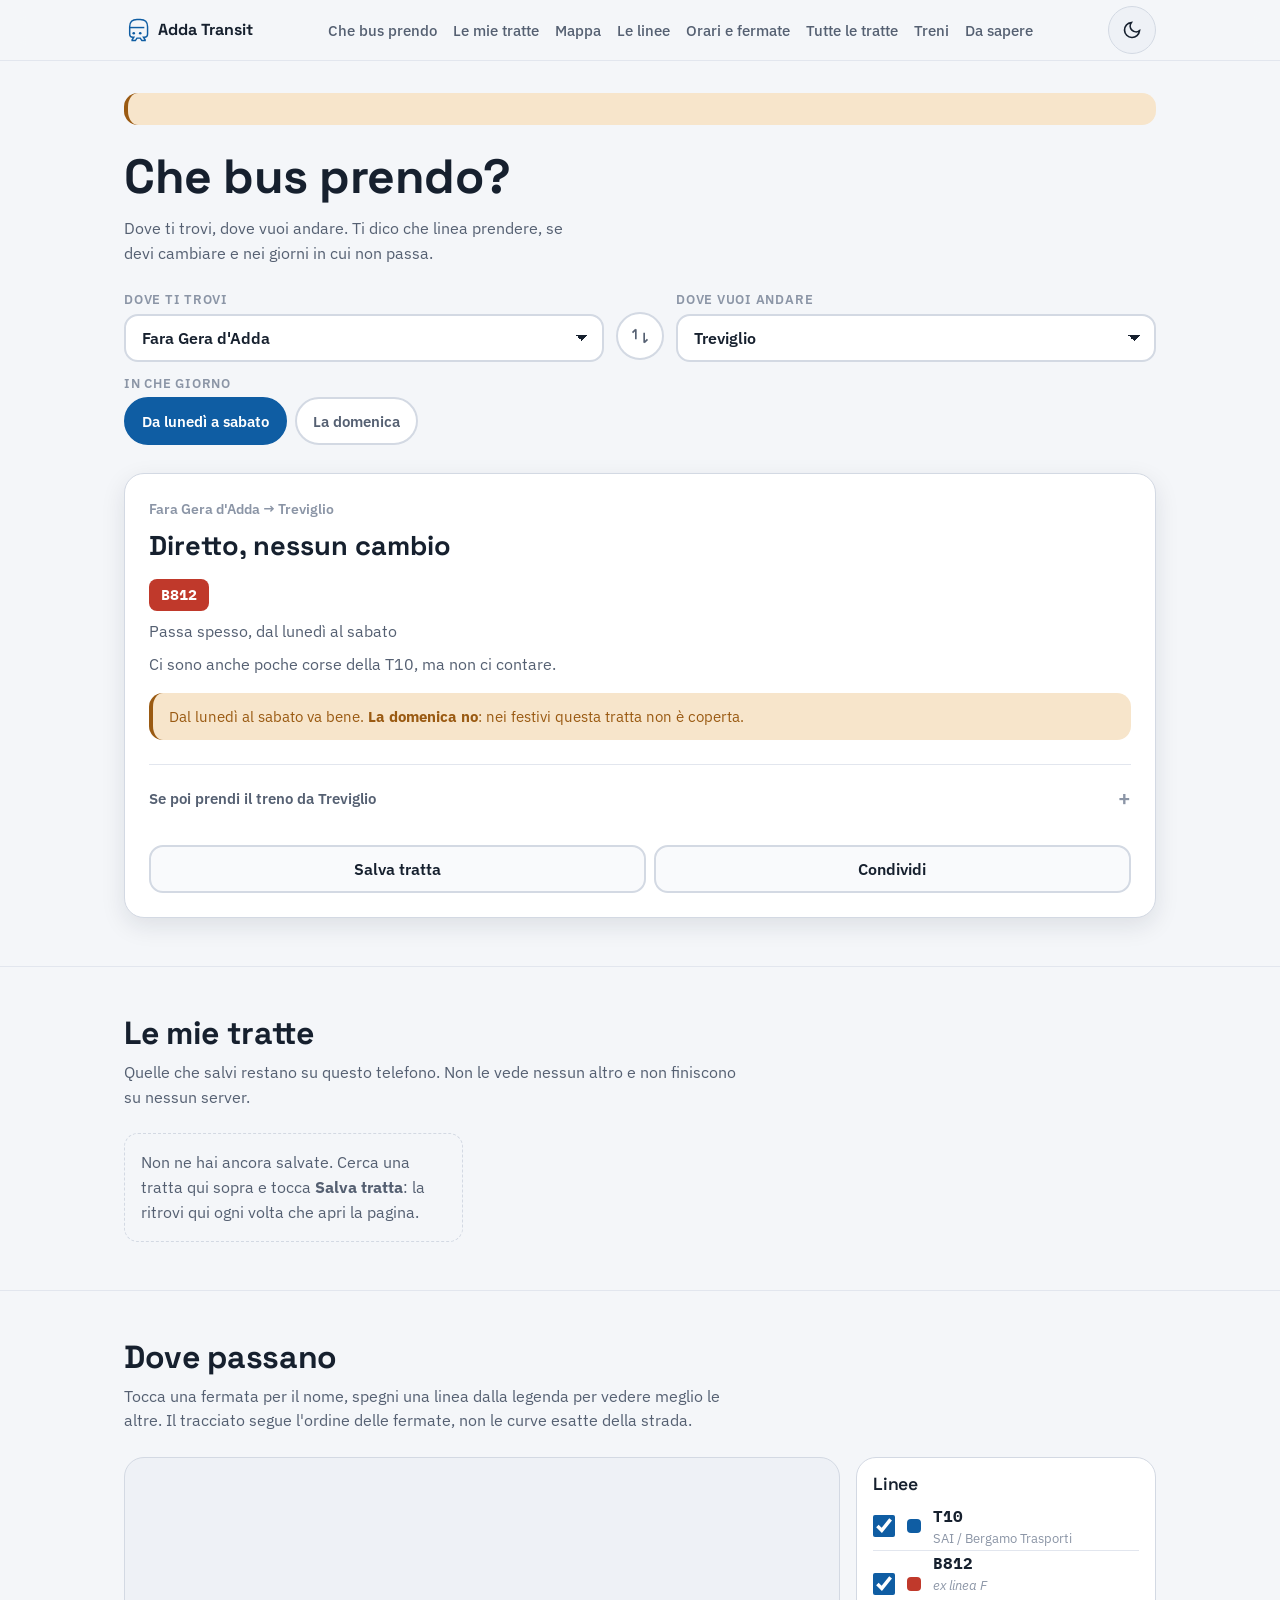
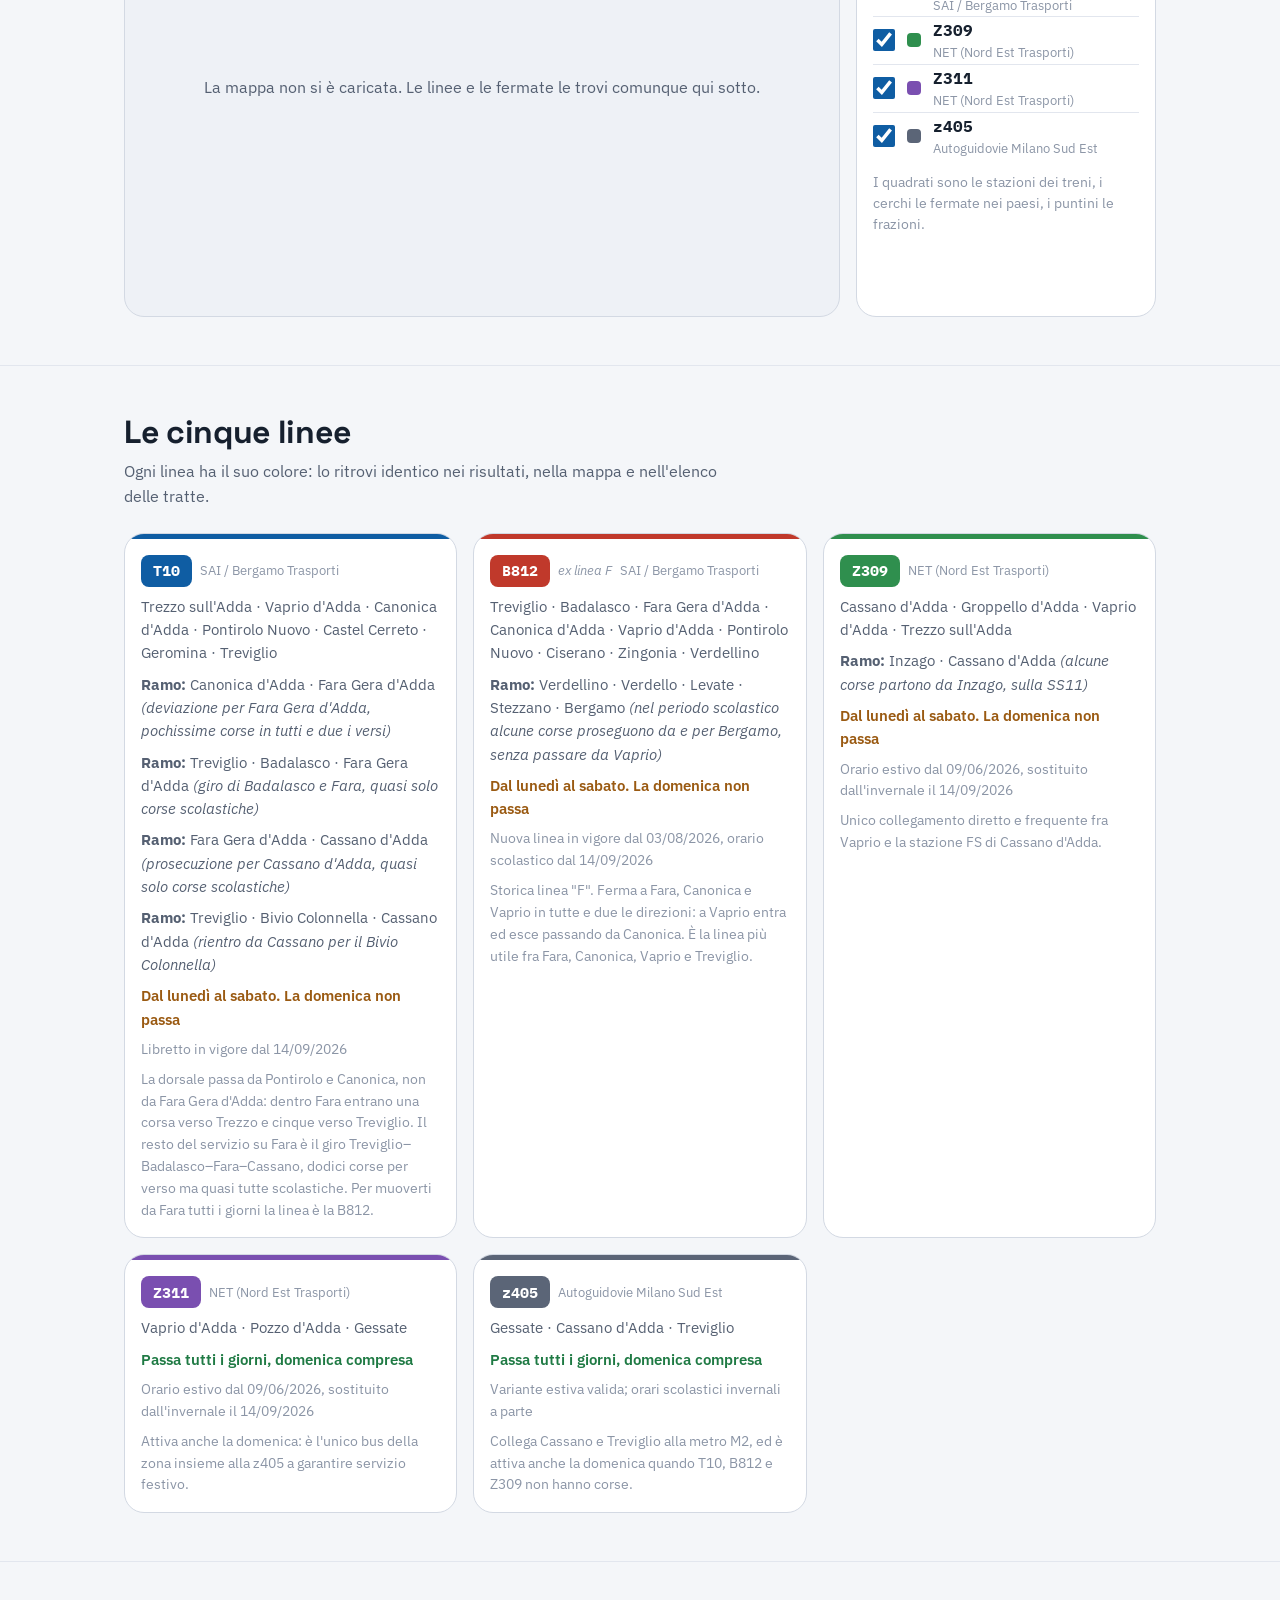
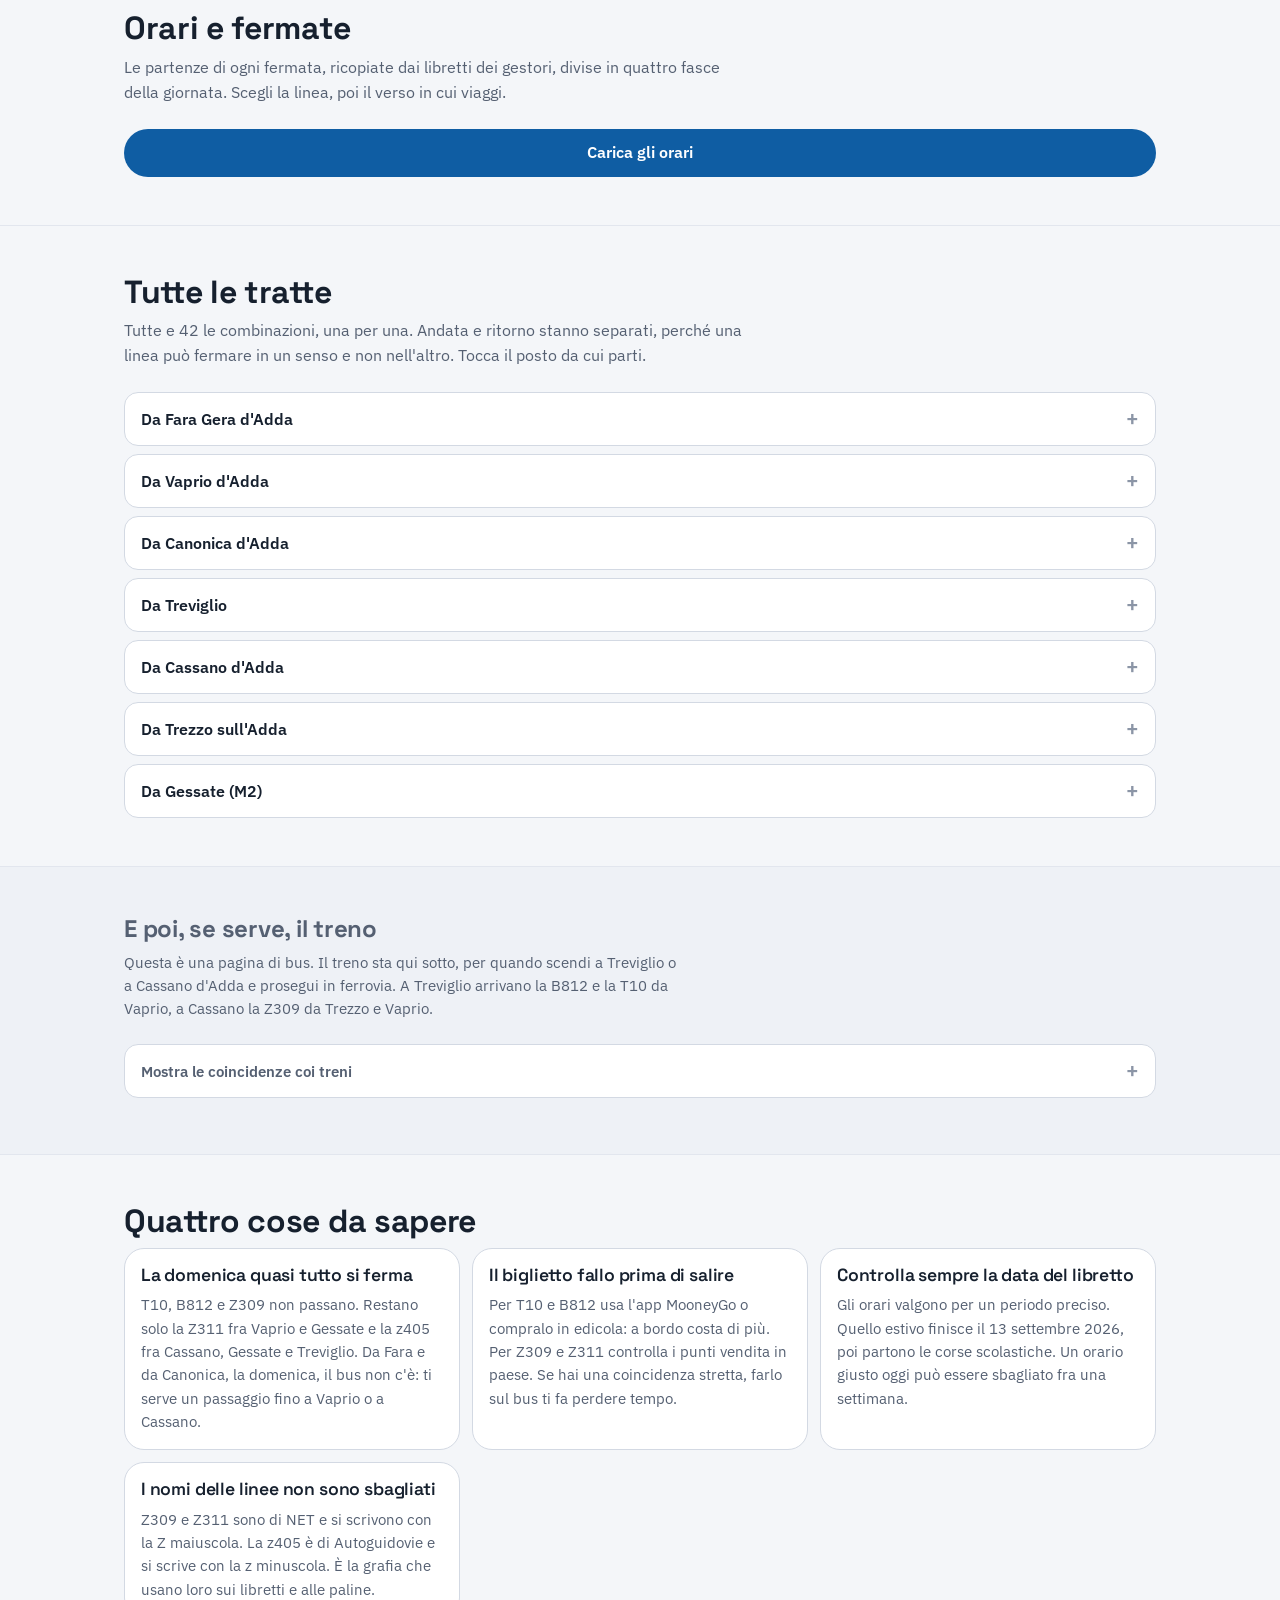
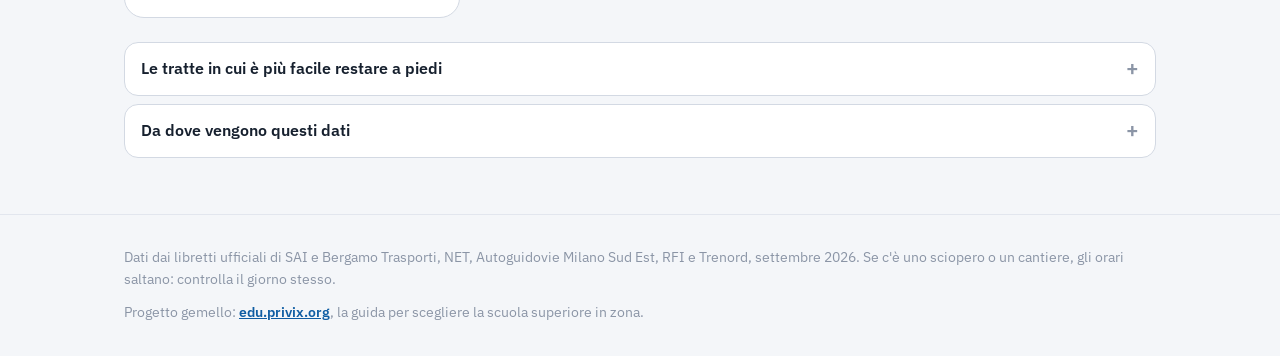
==== commit f2883779: "feat: orari e fermate di T10, B812 e Z309, fascia per fascia Nuova sezione con le partenze di ogni f" ====
--- a/index.html
+++ b/index.html
@@ -38,6 +38,7 @@
       <li><a href="#mie">Le mie tratte</a></li>
       <li><a href="#mappa">Mappa</a></li>
       <li><a href="#linee">Le linee</a></li>
+      <li><a href="#orari">Orari e fermate</a></li>
       <li><a href="#tutte">Tutte le tratte</a></li>
       <li><a href="#treni">Treni</a></li>
       <li><a href="#sapere">Da sapere</a></li>
@@ -56,6 +57,7 @@
       <li><a href="#mie">Le mie tratte</a></li>
       <li><a href="#mappa">Mappa</a></li>
       <li><a href="#linee">Le linee</a></li>
+      <li><a href="#orari">Orari e fermate</a></li>
       <li><a href="#tutte">Tutte le tratte</a></li>
       <li><a href="#treni">Treni</a></li>
       <li><a href="#sapere">Da sapere</a></li>
@@ -70,7 +72,7 @@
         <h2>Le cinque linee, in breve</h2>
         <p>Lo strumento ha bisogno di JavaScript. Senza, resta questo riepilogo, con gli stessi dati.</p>
         <ul>
-          <li><strong>T10</strong> — SAI / Bergamo Trasporti. Trezzo sull'Adda, Vaprio d'Adda, Canonica d'Adda, Pontirolo Nuovo, Castel Cerreto, Treviglio. Ferma a Fara Gera d'Adda solo nelle corse verso Treviglio; pochissime corse toccano Badalasco e Cassano d'Adda. Da lunedì a sabato, la domenica no.</li>
+          <li><strong>T10</strong> — SAI / Bergamo Trasporti. Trezzo sull'Adda, Vaprio d'Adda, Canonica d'Adda, Pontirolo Nuovo, Castel Cerreto, Geromina, Treviglio. Dentro Fara Gera d'Adda entrano pochissime corse; il resto del servizio su Fara è il giro Treviglio–Badalasco–Fara–Cassano d'Adda, quasi tutto scolastico. Da lunedì a sabato, la domenica no.</li>
           <li><strong>B812</strong>, la ex linea F — SAI / Bergamo Trasporti. Treviglio, Badalasco, Fara Gera d'Adda, Canonica d'Adda, Vaprio d'Adda, Pontirolo Nuovo, Ciserano, Zingonia, Verdellino. Ferma a Fara, Canonica e Vaprio in tutte e due le direzioni. Nel periodo scolastico alcune corse proseguono per Verdello, Levate, Stezzano e Bergamo, senza passare da Vaprio. Da lunedì a sabato, la domenica no.</li>
           <li><strong>Z309</strong> — NET, Nord Est Trasporti. Cassano d'Adda, Groppello, Vaprio d'Adda, Trezzo sull'Adda. Dal lunedì al sabato, la domenica no.</li>
           <li><strong>Z311</strong> — NET, Nord Est Trasporti. Vaprio d'Adda, Pozzo d'Adda, Gessate M2. Tutti i giorni, domenica compresa.</li>
@@ -158,6 +160,17 @@
     </div>
   </section>
 
+  <!-- ORARI E FERMATE -->
+  <section id="orari">
+    <div class="container">
+      <h2>Orari e fermate</h2>
+      <p class="section-sub">Le partenze di ogni fermata, ricopiate dai libretti dei gestori, divise in quattro fasce della giornata. Scegli la linea, poi il verso in cui viaggi.</p>
+      <div id="orari-box" class="orari-box">
+        <button type="button" class="map-load" id="orari-load">Carica gli orari</button>
+      </div>
+    </div>
+  </section>
+
   <!-- TUTTE LE TRATTE -->
   <section id="tutte">
     <div class="container">
--- a/style.css
+++ b/style.css
@@ -413,3 +413,42 @@
 footer { padding-block: var(--sp-6); border-top: 1px solid var(--divider); color: var(--text-faint); font-size: 0.88rem; }
 footer p + p { margin-top: var(--sp-3); }
 .footer-twin a { font-weight: 600; }
+
+/* ===== Orari e fermate =====
+   Le partenze stanno in blocchi chiusi, una fermata per riga: aprendo solo
+   quella che ti serve la lista resta corta anche con centinaia di orari. */
+.orari-box { display: grid; gap: var(--sp-4); }
+.or-scelte { display: grid; gap: var(--sp-3); }
+.or-scelte .field { max-width: 420px; }
+
+.or-testata { display: flex; align-items: center; flex-wrap: wrap; gap: var(--sp-2); margin: 0; }
+.or-validita { margin: 0; font-size: 0.9rem; color: var(--text-faint); }
+
+.or-lista { display: grid; gap: var(--sp-2); }
+.or-fermata { border: 1px solid var(--border); border-radius: var(--r-md); background: var(--surface); overflow: hidden; }
+.or-fermata > summary {
+  display: flex; align-items: center; gap: var(--sp-3); min-height: var(--tap);
+  padding-inline: var(--sp-3); cursor: pointer; list-style: none;
+}
+.or-fermata > summary::-webkit-details-marker { display: none; }
+.or-fermata > summary::after { content: '+'; margin-left: auto; font-size: 1.3rem; color: var(--text-faint); }
+.or-fermata[open] > summary::after { content: '\2212'; }
+.or-fermata[open] { border-color: var(--accent); }
+.or-nome { font-size: 0.94rem; }
+.or-nome strong { display: block; font-size: 0.78rem; letter-spacing: .05em; text-transform: uppercase; color: var(--text-faint); }
+.or-conta { flex: 0 0 auto; font-size: 0.8rem; color: var(--text-faint); }
+
+.or-fascia { padding: var(--sp-2) var(--sp-3); border-top: 1px solid var(--divider); }
+.or-fascia-nome { display: block; margin-bottom: var(--sp-1); font-size: 0.78rem; font-weight: 600; letter-spacing: .05em; text-transform: uppercase; color: var(--text-faint); }
+.or-ore { display: flex; flex-wrap: wrap; gap: var(--sp-1); }
+.or-ora {
+  display: inline-flex; align-items: baseline; gap: 4px;
+  padding: 4px 8px; border-radius: var(--r-sm); background: var(--offset);
+  font-family: 'IBM Plex Mono', ui-monospace, monospace; font-size: 0.9rem; font-variant-numeric: tabular-nums;
+}
+.or-ora.has-sigla { background: var(--accent-soft); }
+.or-ora em { font-family: inherit; font-size: 0.7rem; font-style: normal; color: var(--text-faint); }
+
+.or-piede { display: grid; gap: var(--sp-2); padding-top: var(--sp-2); border-top: 1px solid var(--divider); }
+.or-legenda, .or-fonte { margin: 0; font-size: 0.86rem; color: var(--text-muted); }
+.or-attesa { color: var(--text-faint); }
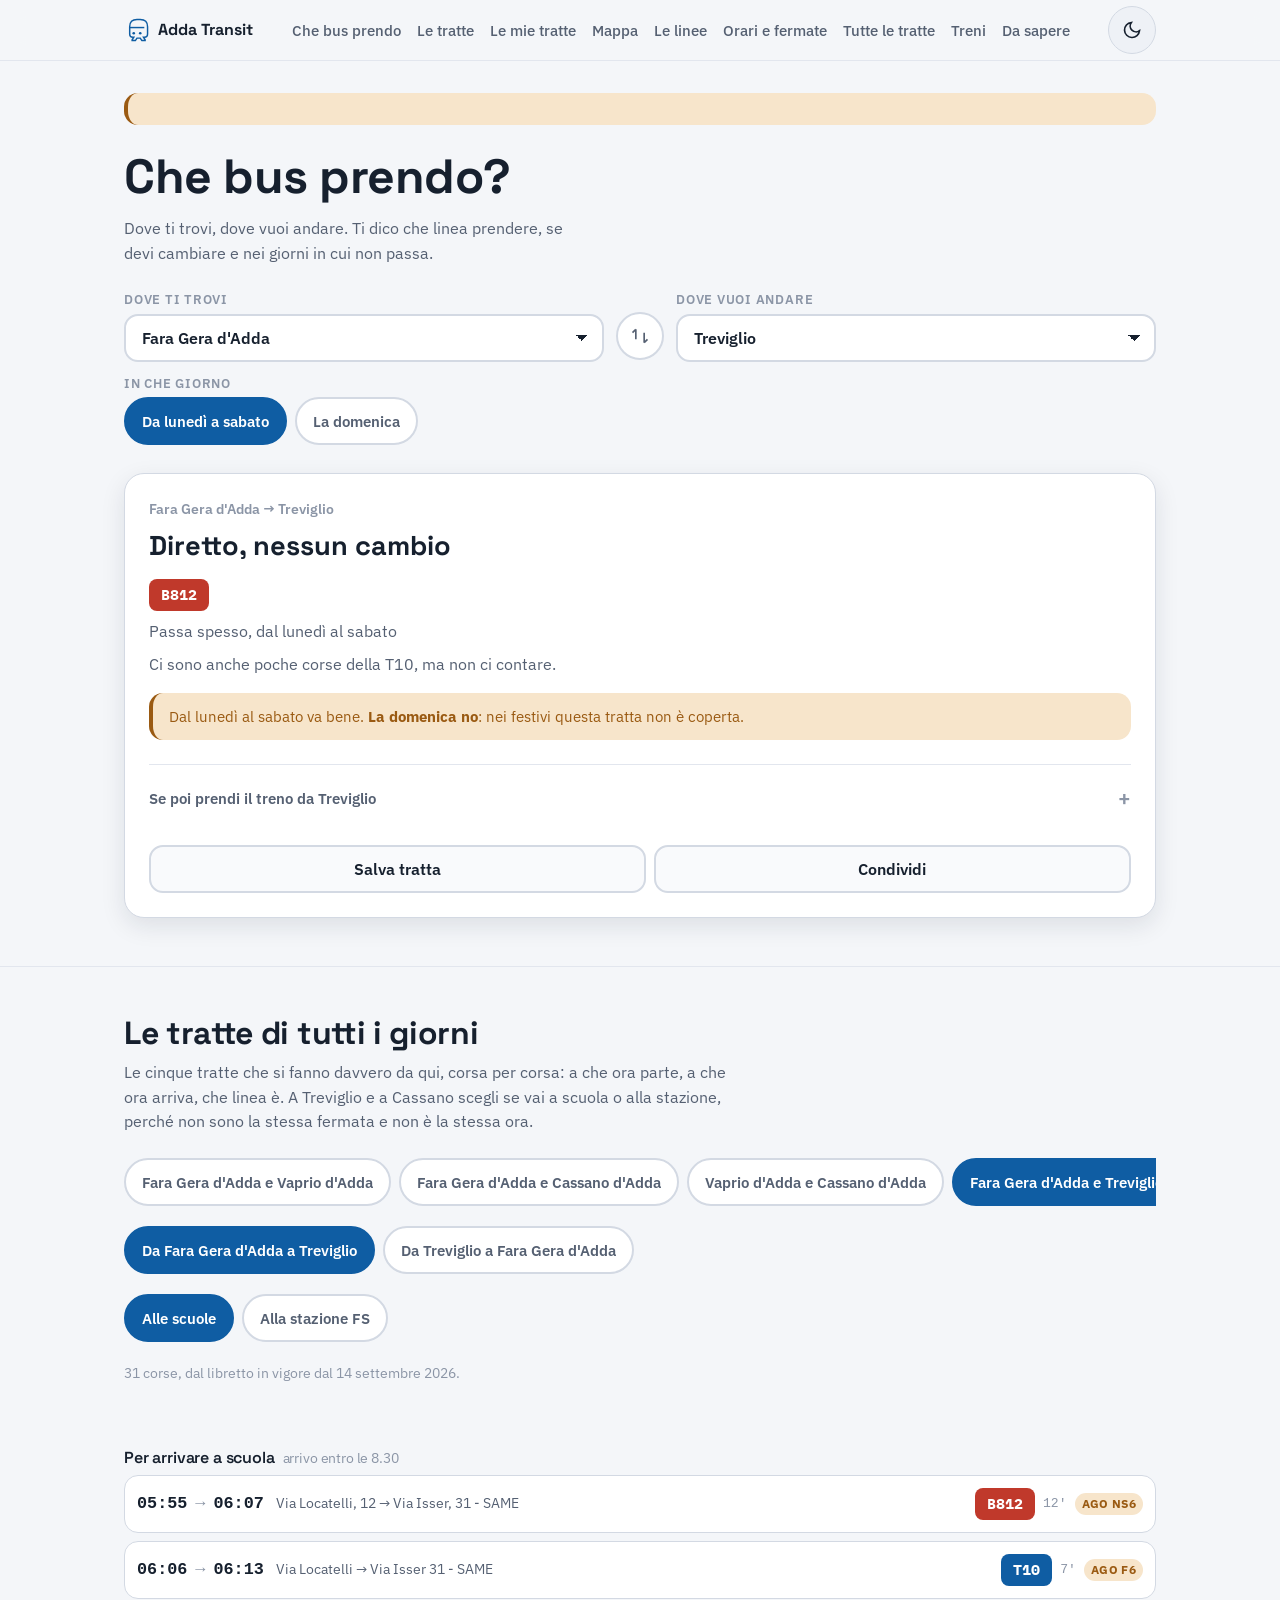
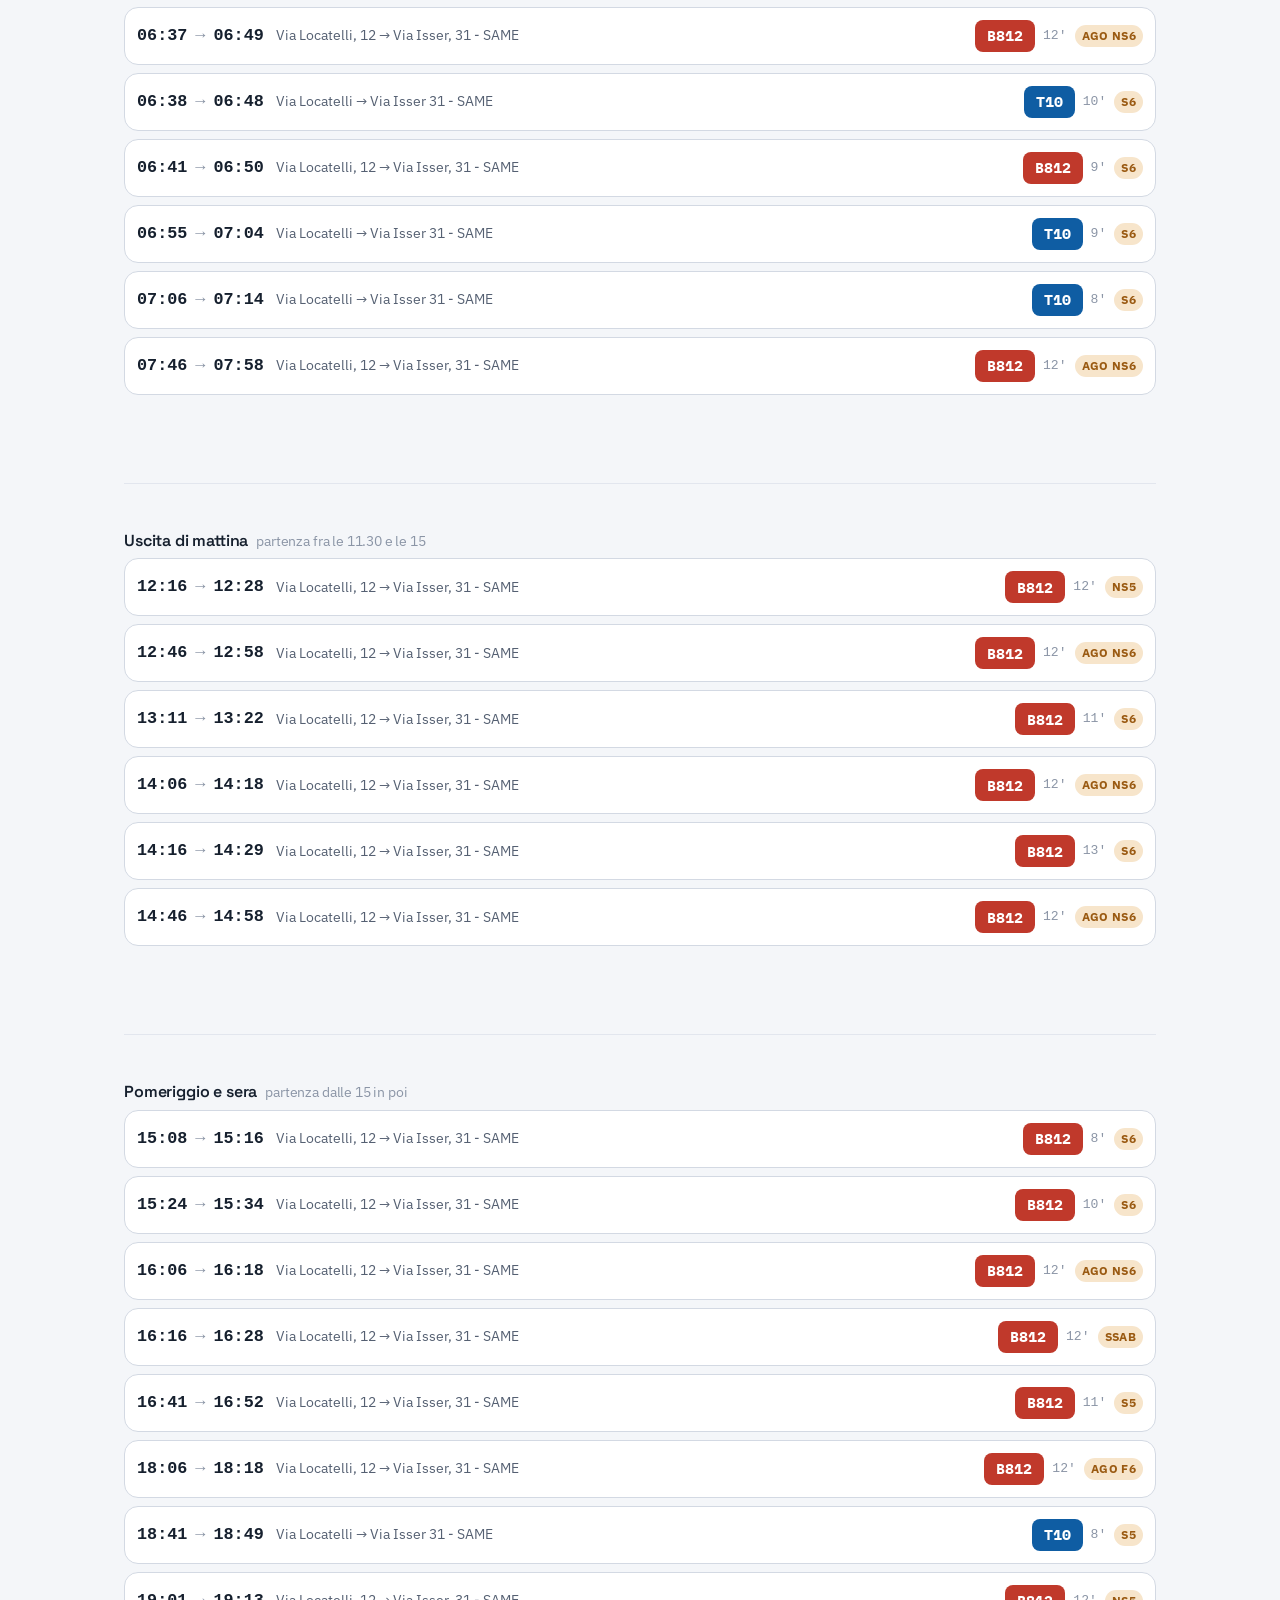
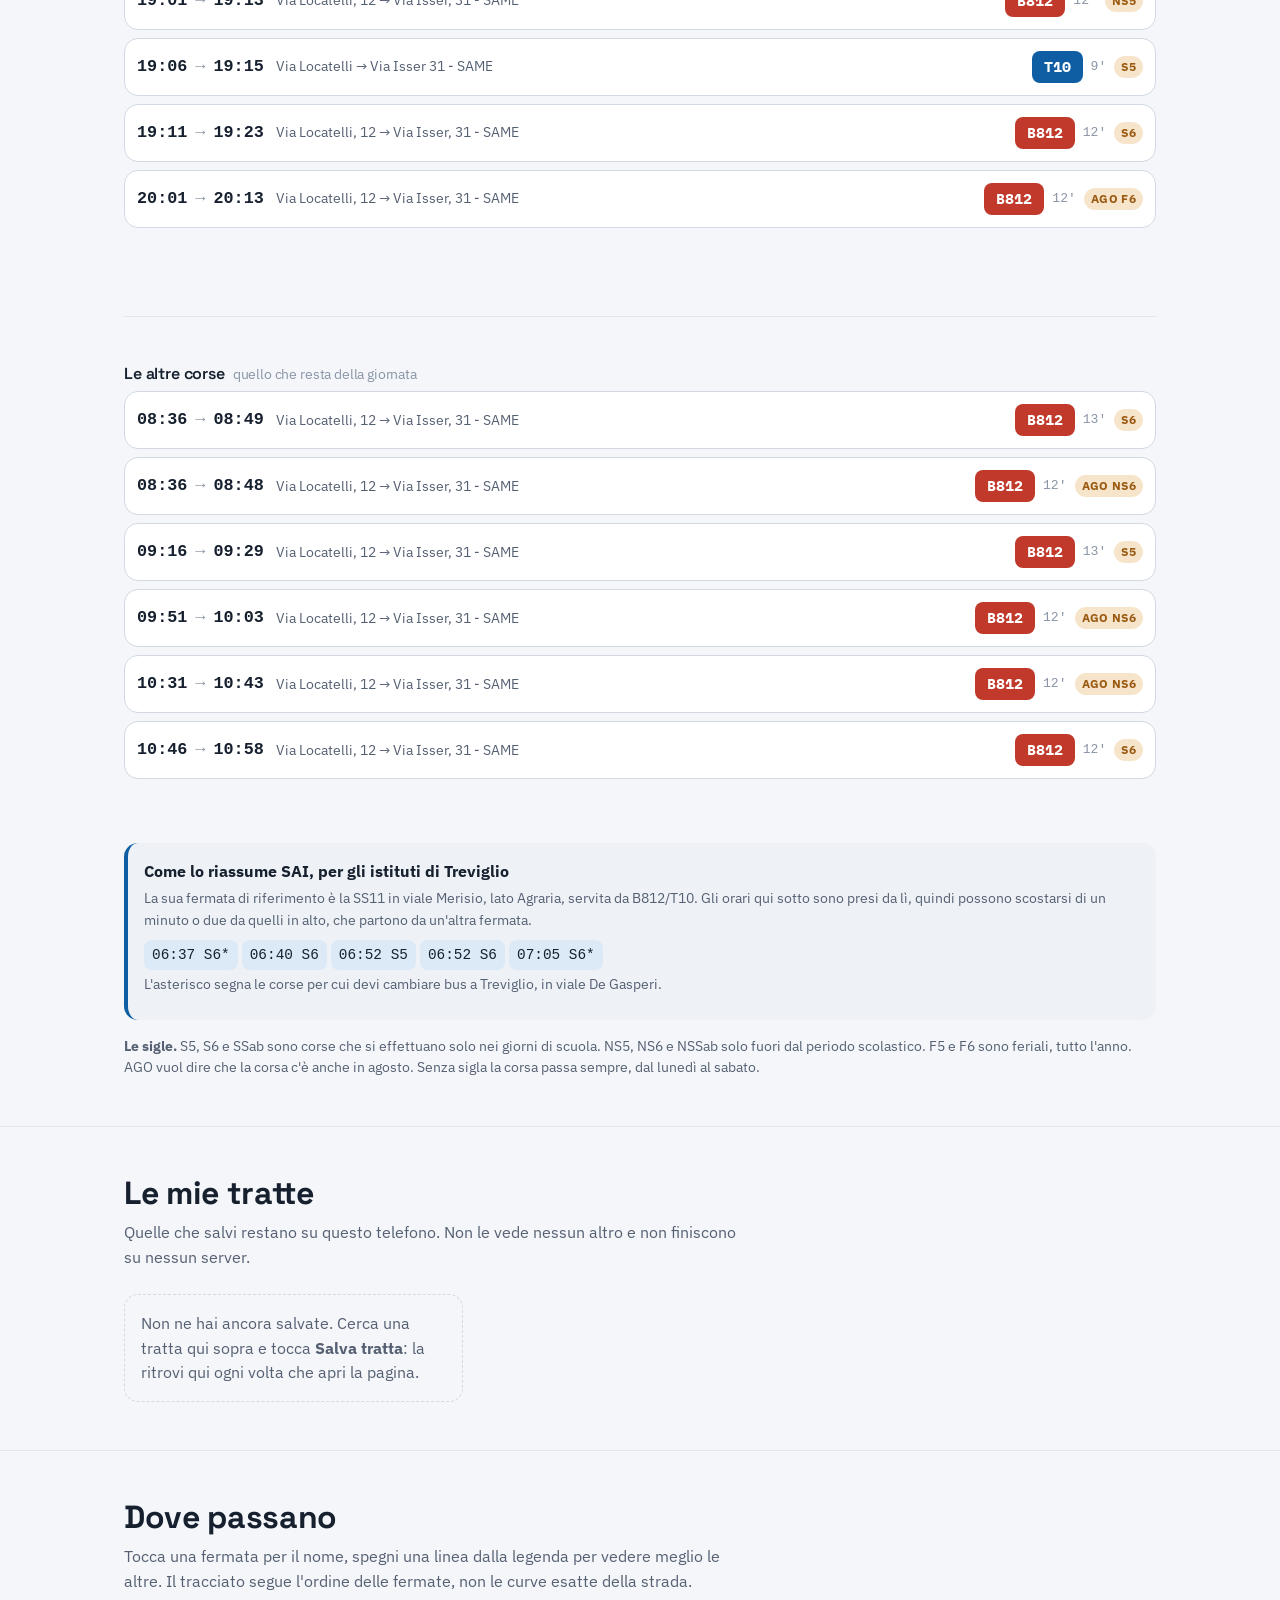
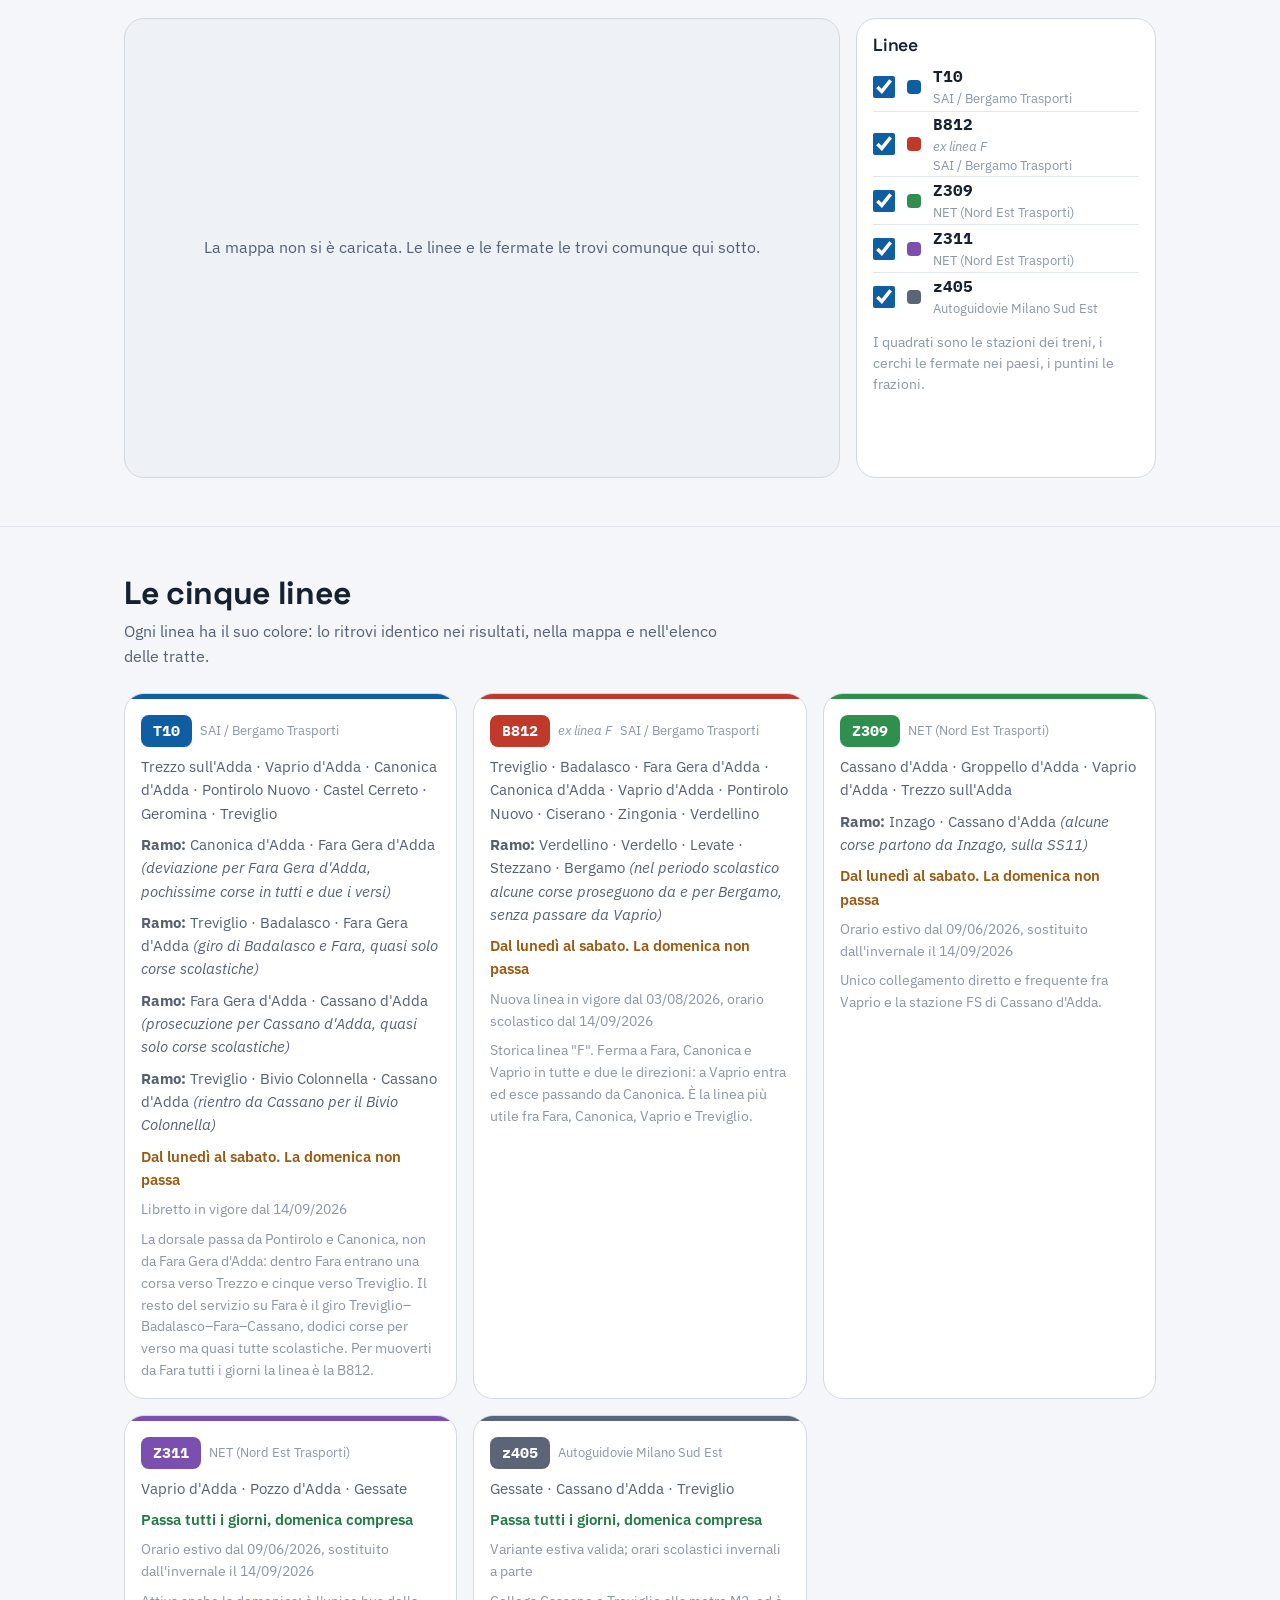
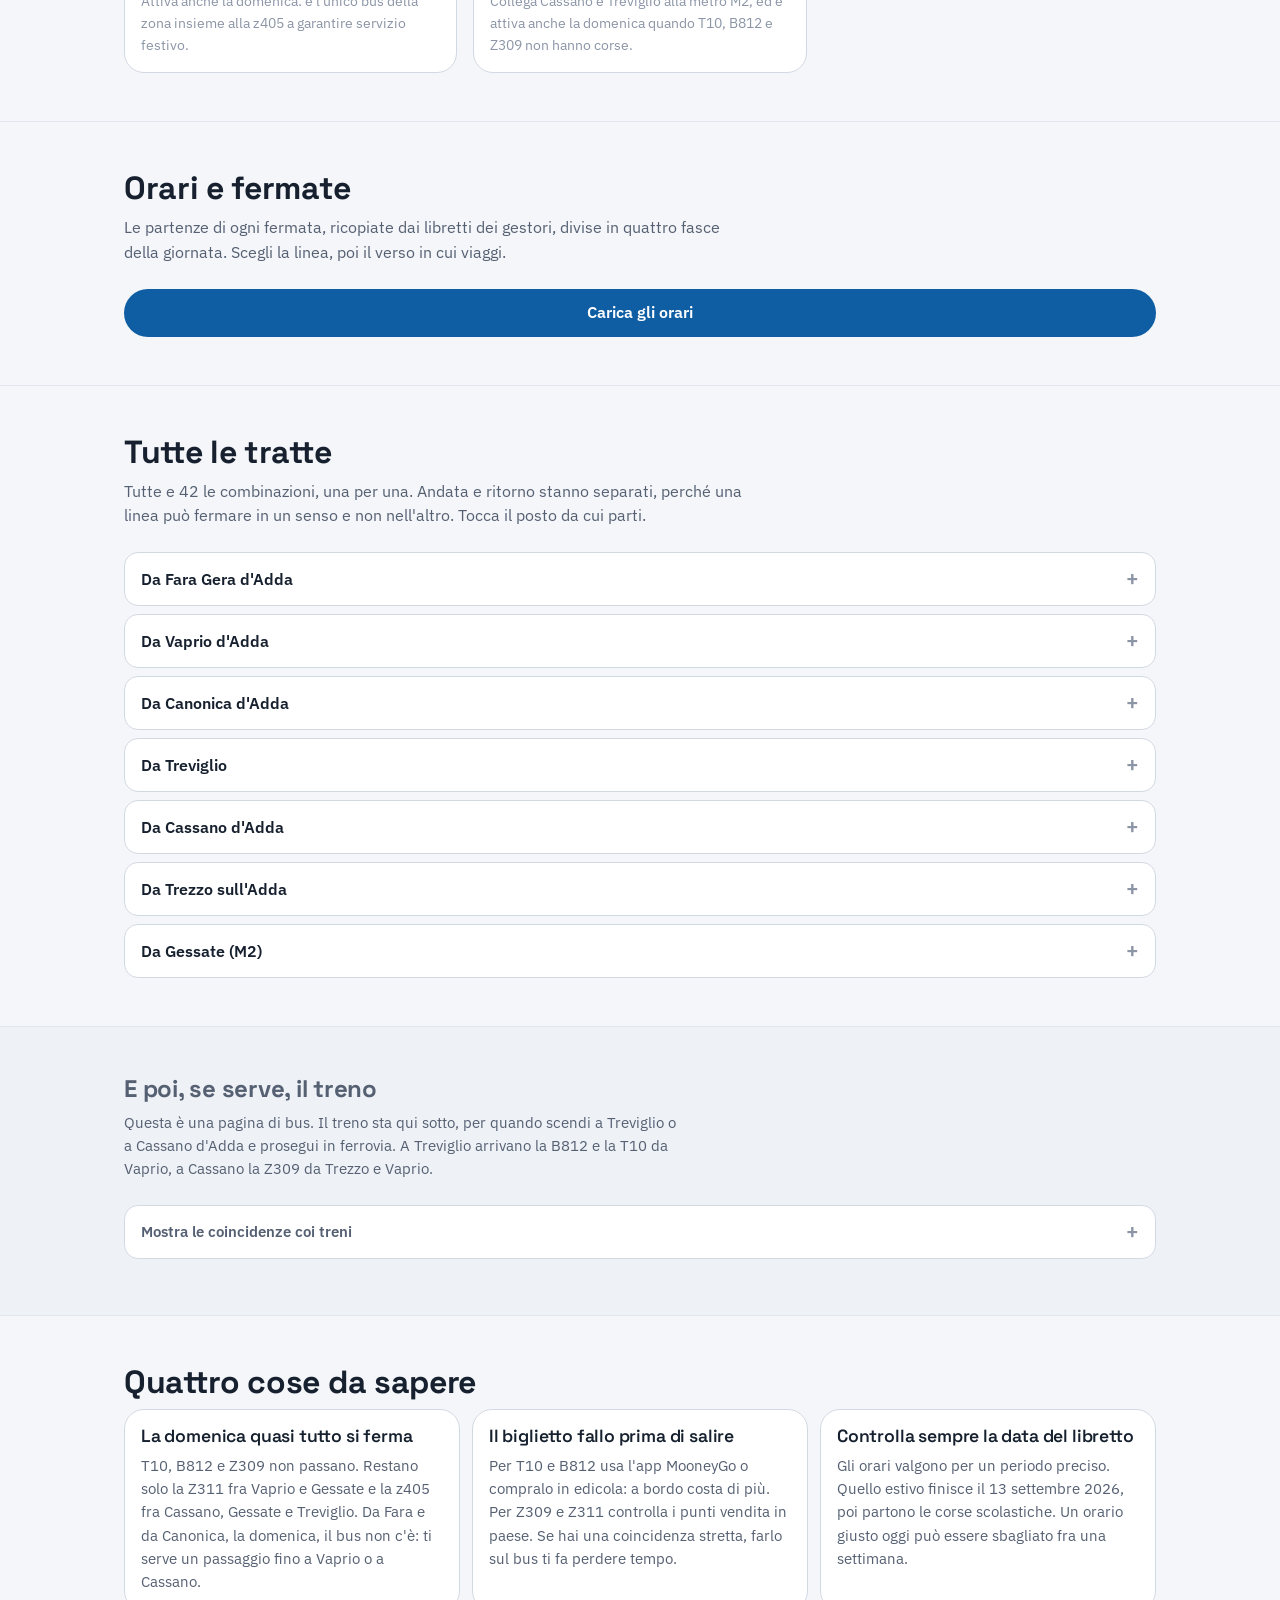
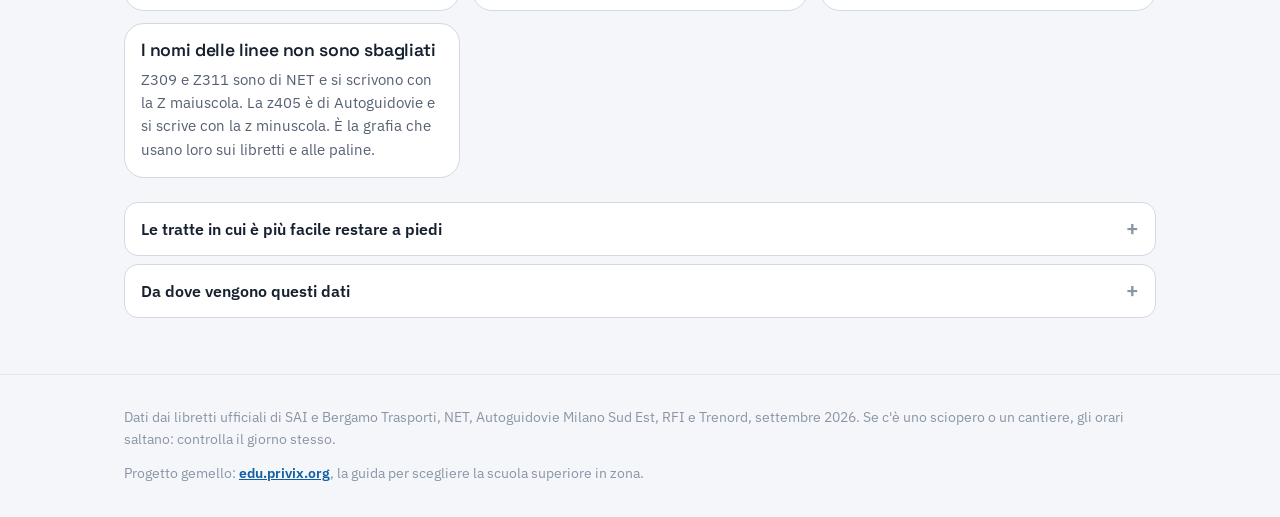
==== commit 137a56d1: "feat: le cinque tratte di tutti i giorni, corsa per corsa Nuova sezione con le tratte che si fanno d" ====
--- a/index.html
+++ b/index.html
@@ -35,6 +35,7 @@
     </a>
     <ul class="nav-links">
       <li><a href="#tool">Che bus prendo</a></li>
+      <li><a href="#scuola">Le tratte</a></li>
       <li><a href="#mie">Le mie tratte</a></li>
       <li><a href="#mappa">Mappa</a></li>
       <li><a href="#linee">Le linee</a></li>
@@ -54,6 +55,7 @@
   <nav id="mobile-nav" class="mobile-nav" data-mobile-nav>
     <ul>
       <li><a href="#tool">Che bus prendo</a></li>
+      <li><a href="#scuola">Le tratte</a></li>
       <li><a href="#mie">Le mie tratte</a></li>
       <li><a href="#mappa">Mappa</a></li>
       <li><a href="#linee">Le linee</a></li>
@@ -126,6 +128,15 @@
     </div>
   </section>
 
+  <!-- LE CINQUE TRATTE, CORSA PER CORSA -->
+  <section id="scuola">
+    <div class="container">
+      <h2>Le tratte di tutti i giorni</h2>
+      <p class="section-sub">Le cinque tratte che si fanno davvero da qui, corsa per corsa: a che ora parte, a che ora arriva, che linea è. A Treviglio e a Cassano scegli se vai a scuola o alla stazione, perché non sono la stessa fermata e non è la stessa ora.</p>
+      <div id="scuola-box" class="scuola-box"></div>
+    </div>
+  </section>
+
   <!-- LE MIE TRATTE -->
   <section id="mie" class="saved-section">
     <div class="container">
--- a/style.css
+++ b/style.css
@@ -452,3 +452,44 @@
 .or-piede { display: grid; gap: var(--sp-2); padding-top: var(--sp-2); border-top: 1px solid var(--divider); }
 .or-legenda, .or-fonte { margin: 0; font-size: 0.86rem; color: var(--text-muted); }
 .or-attesa { color: var(--text-faint); }
+
+/* ===== Le cinque tratte, corsa per corsa =====
+   Ogni riga e' un viaggio: le due ore in evidenza, le fermate sotto in piccolo,
+   linea e sigla in coda. Su telefono la riga va a capo invece di stringersi. */
+.scuola-box { display: grid; gap: var(--sp-4); }
+.sc-conta { margin: 0; font-size: 0.9rem; color: var(--text-faint); }
+
+.sc-fascia h3 {
+  display: flex; flex-wrap: wrap; align-items: baseline; gap: var(--sp-2);
+  margin-bottom: var(--sp-2); font-size: 1rem;
+}
+.sc-fascia h3 span { font-family: var(--font); font-size: 0.85rem; font-weight: 400; color: var(--text-faint); }
+.sc-fascia + .sc-fascia { margin-top: var(--sp-5); }
+
+.sc-lista { display: grid; gap: var(--sp-2); }
+.sc-corsa {
+  display: grid; gap: var(--sp-1) var(--sp-3);
+  grid-template-columns: 1fr auto; align-items: center;
+  padding: var(--sp-3); border: 1px solid var(--border); border-radius: var(--r-md); background: var(--surface);
+}
+.sc-ore { display: flex; align-items: center; gap: var(--sp-2); font-family: var(--font-mono); font-size: 1.05rem; font-variant-numeric: tabular-nums; }
+.sc-ore strong { font-weight: 600; }
+.sc-freccia { color: var(--text-faint); }
+.sc-fermate { grid-column: 1 / -1; order: 3; font-size: 0.85rem; color: var(--text-muted); }
+.sc-coda { display: flex; align-items: center; gap: var(--sp-2); }
+.sc-durata { font-family: var(--font-mono); font-size: 0.82rem; color: var(--text-faint); }
+.sc-sigla {
+  padding: 2px 7px; border-radius: var(--r-full); background: var(--warn-soft); color: var(--warn);
+  font-size: 0.72rem; font-weight: 700; letter-spacing: .03em;
+}
+
+.sc-polo { padding: var(--sp-4); border-radius: var(--r-md); background: var(--offset); border-left: 4px solid var(--accent); }
+.sc-polo-tit { margin: 0; font-weight: 700; }
+.sc-polo-rif { margin: var(--sp-1) 0 var(--sp-2); font-size: 0.88rem; color: var(--text-muted); }
+.sc-polo-ore { display: flex; flex-wrap: wrap; gap: var(--sp-1); margin: 0; }
+.sc-nota { font-size: 0.86rem; color: var(--text-muted); }
+
+@media (min-width: 640px) {
+  .sc-corsa { grid-template-columns: auto 1fr auto; }
+  .sc-fermate { grid-column: auto; order: 0; }
+}
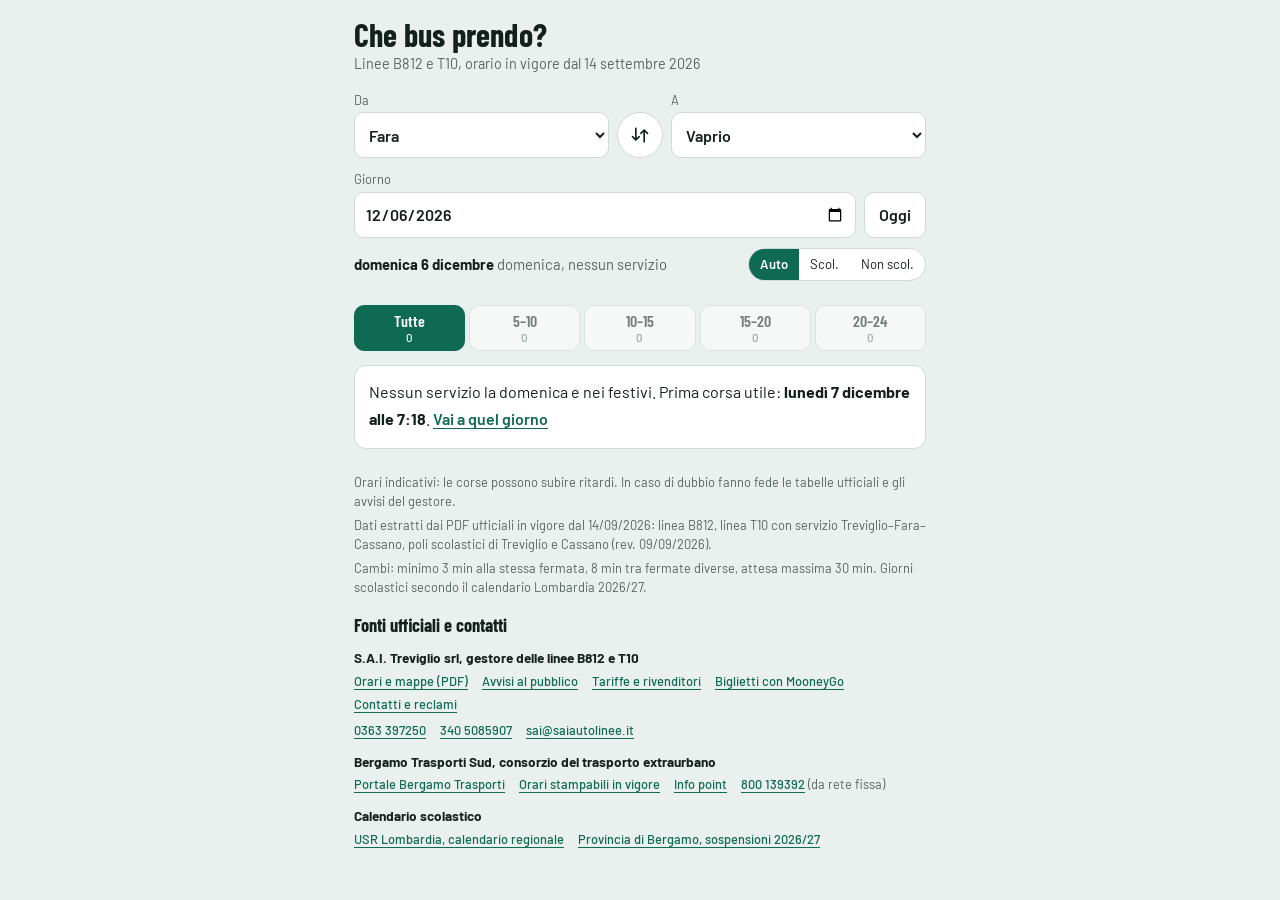
==== commit 99fdaa64: "feat: "Che bus prendo?" diventa la home La pagina e' ora un file unico (index.html) generato da src/" ====
--- a/index.html
+++ b/index.html
@@ -1,259 +1,424 @@
-<!DOCTYPE html>
+<!doctype html>
 <html lang="it">
 <head>
-<meta charset="UTF-8" />
-<meta name="viewport" content="width=device-width, initial-scale=1.0, viewport-fit=cover" />
-<title>Che bus prendo? — Fara, Vaprio, Canonica, Treviglio, Cassano</title>
-<meta name="description" content="Scegli da dove parti e dove vai: ti dice subito che bus prendere fra Fara Gera d'Adda, Vaprio d'Adda, Canonica d'Adda, Treviglio e Cassano d'Adda, più Trezzo sull'Adda e Gessate M2. Linee T10, B812, Z309, Z311 e z405, con le coincidenze dei treni." />
-<link rel="canonical" href="https://move.privix.org/" />
-<meta name="robots" content="index,follow" />
-<meta name="author" content="privix.org" />
-<meta property="og:title" content="Che bus prendo? — Adda Transit" />
-<meta property="og:description" content="Due tendine e sai che bus prendere fra Fara, Vaprio, Canonica, Treviglio, Cassano, Trezzo e Gessate M2." />
-<meta property="og:type" content="website" />
-<meta property="og:locale" content="it_IT" />
-<meta property="og:url" content="https://move.privix.org/" />
-<meta name="theme-color" content="#0f1520" />
-<link rel="manifest" href="manifest.webmanifest" />
-<link rel="icon" href="icon.svg" type="image/svg+xml" />
-<link rel="apple-touch-icon" href="icon.svg" />
+<meta charset="utf-8">
+<meta name="viewport" content="width=device-width,initial-scale=1">
+<title>Che bus prendo? Fara e Adda</title>
 <link rel="preconnect" href="https://fonts.googleapis.com">
 <link rel="preconnect" href="https://fonts.gstatic.com" crossorigin>
-<link rel="preconnect" href="https://tiles.openfreemap.org" crossorigin>
-<link href="https://fonts.googleapis.com/css2?family=Space+Grotesk:wght@500;600;700&family=IBM+Plex+Sans:wght@400;500;600;700&family=IBM+Plex+Mono:wght@400;500;600;700&display=swap" rel="stylesheet">
-<link rel="stylesheet" href="style.css" />
+<link href="https://fonts.googleapis.com/css2?family=Barlow+Condensed:wght@500;600;700&family=Barlow:wght@400;500;600&display=swap" rel="stylesheet">
+<style>
+:root{--bg:#EAF0ED;--surface:#FFFFFF;--ink:#14201B;--muted:#56645F;--line:#D0DAD6;--accent:#0E6A53;--accent-ink:#FFFFFF;--signal:#F4C300;--signal-ink:#1D1A00;--gone:#9AA7A2;
+--num:"Barlow Condensed","Roboto Condensed","Arial Narrow",system-ui,sans-serif;--body:"Barlow",system-ui,-apple-system,"Segoe UI",sans-serif}
+@media (prefers-color-scheme:dark){:root:not([data-theme="light"]){--bg:#0E1512;--surface:#17201C;--ink:#E4ECE8;--muted:#98A6A0;--line:#2A3631;--accent:#4DB293;--accent-ink:#06140F;--signal:#E6B800;--signal-ink:#191500;--gone:#5E6B66}}
+:root[data-theme="dark"]{--bg:#0E1512;--surface:#17201C;--ink:#E4ECE8;--muted:#98A6A0;--line:#2A3631;--accent:#4DB293;--accent-ink:#06140F;--signal:#E6B800;--signal-ink:#191500;--gone:#5E6B66}
+*{box-sizing:border-box}
+html{-webkit-text-size-adjust:100%}
+body{margin:0;background:var(--bg);color:var(--ink);font:400 16px/1.45 var(--body)}
+main{max-width:600px;margin:0 auto;padding:18px 14px 40px}
+h1{font:700 2rem/1 var(--num);margin:0 0 4px;letter-spacing:.2px}
+.sub{margin:0 0 16px;color:var(--muted);font-size:.9rem}
+button,select,input{font:inherit;color:inherit}
+:focus-visible{outline:3px solid var(--signal);outline-offset:2px}
+.route{display:grid;grid-template-columns:1fr auto 1fr;gap:8px;align-items:end}
+label{display:block;font-size:.8rem;color:var(--muted);margin:0 0 3px}
+select,input[type=date]{width:100%;min-height:46px;padding:8px 10px;background:var(--surface);border:1px solid var(--line);border-radius:10px;font-weight:600}
+#swap{width:46px;height:46px;border-radius:50%;border:1px solid var(--line);background:var(--surface);display:grid;place-items:center;cursor:pointer}
+#swap svg{width:20px;height:20px}
+.day{display:grid;grid-template-columns:1fr auto;gap:8px;margin-top:12px;align-items:end}
+#today{min-height:46px;padding:0 14px;border-radius:10px;border:1px solid var(--line);background:var(--surface);cursor:pointer;font-weight:600}
+.dayrow{display:flex;flex-wrap:wrap;gap:6px 12px;align-items:center;justify-content:space-between;margin-top:10px}
+#dayline{margin:0;font-size:.92rem}#dayline span{color:var(--muted)}
+#ov{display:inline-flex;border:1px solid var(--line);border-radius:999px;overflow:hidden;background:var(--surface)}
+#ov button{border:0;background:none;padding:6px 11px;font-size:.82rem;cursor:pointer}
+#ov button[aria-pressed=true]{background:var(--accent);color:var(--accent-ink);font-weight:600}
+#notice,.warnbox{margin:10px 0 0;padding:8px 12px;border-radius:10px;background:var(--surface);border-left:4px solid var(--signal);font-size:.9rem}
+#hero{margin:16px 0 0;background:var(--surface);border-radius:14px;padding:14px 16px 14px 20px;position:relative;overflow:hidden;border:1px solid var(--line)}
+#hero::before{content:"";position:absolute;left:0;top:0;bottom:0;width:7px;background:var(--signal)}
+#hero p{margin:0}
+#hero .k{font-size:.85rem;color:var(--muted);font-weight:500}
+#hero .big{font:700 3.6rem/1 var(--num);font-variant-numeric:tabular-nums;margin:2px 0}
+#hero .big .to{font-size:1.6rem;font-weight:600;color:var(--muted);margin-left:10px}
+#hero .s{font-weight:600}#hero .s2{color:var(--muted);font-size:.9rem}
+.link{border:0;background:none;color:var(--accent);font-weight:600;padding:4px 0;cursor:pointer;text-decoration:underline;text-underline-offset:3px}
+#bands{display:grid;grid-template-columns:repeat(5,1fr);gap:4px;margin:18px 0 8px;position:sticky;top:0;background:var(--bg);padding:6px 0;z-index:2}
+#bands button{border:1px solid var(--line);background:var(--surface);border-radius:10px;padding:6px 2px;cursor:pointer;font:600 1rem/1.1 var(--num);display:flex;flex-direction:column;align-items:center}
+#bands small{font:500 .72rem var(--body);color:var(--muted)}
+#bands button[aria-selected=true]{background:var(--accent);color:var(--accent-ink);border-color:var(--accent)}
+#bands button[aria-selected=true] small{color:inherit}
+#bands .empty{opacity:.55}
+#list{list-style:none;margin:0;padding:0}
+#list>li{background:var(--surface);border:1px solid var(--line);border-radius:12px;margin:0 0 6px}
+#list>li.next{border-color:var(--signal);box-shadow:inset 5px 0 0 var(--signal)}
+.row{width:100%;display:grid;grid-template-columns:auto 1fr auto;grid-template-areas:"dep mid arr" "meta meta meta";gap:0 10px;align-items:center;padding:10px 14px;border:0;background:none;text-align:left;cursor:pointer}
+.t{font:700 1.9rem/1 var(--num);font-variant-numeric:tabular-nums}
+.dep{grid-area:dep}.arr{grid-area:arr;color:var(--muted);font-weight:600}
+.mid{grid-area:mid;display:flex;flex-direction:column;align-items:center;gap:2px}
+.bar{height:2px;width:100%;background:repeating-linear-gradient(90deg,var(--accent) 0 8px,transparent 8px 12px)}
+.d{font-size:.78rem;color:var(--muted)}
+.meta{grid-area:meta;display:flex;flex-wrap:wrap;gap:4px 8px;margin-top:6px;font-size:.84rem;align-items:center}
+.ln{font:600 .85rem var(--num);background:var(--accent);color:var(--accent-ink);padding:1px 7px;border-radius:5px;letter-spacing:.3px}
+.chg{font-weight:600;color:var(--ink);border:1px dashed var(--muted);padding:0 6px;border-radius:5px}
+.from{color:var(--muted)}
+li.gone .t,li.gone .from{color:var(--gone)}li.gone .ln{opacity:.5}
+.detail{padding:4px 14px 14px;border-top:1px solid var(--line)}
+.legh{margin:10px 0 4px;font-size:.84rem;color:var(--muted)}.legh b{color:var(--ink)}
+.tl{list-style:none;margin:0;padding:0 0 0 14px;border-left:2px solid var(--line)}
+.tl li{display:grid;grid-template-columns:3.2em 1fr;gap:8px;padding:3px 0;position:relative;font-size:.9rem}
+.tl li::before{content:"";position:absolute;left:-19px;top:10px;width:8px;height:8px;border-radius:50%;background:var(--surface);border:2px solid var(--line)}
+.tl li.edge::before{background:var(--accent);border-color:var(--accent)}
+.tl li.edge{font-weight:600}
+.tl time{font:600 1rem var(--num);font-variant-numeric:tabular-nums}
+.tl em{font-style:normal;color:var(--muted)}
+.change{margin:10px 0;padding:8px 10px;border-radius:8px;background:var(--bg);font-size:.88rem}
+.backh{margin:14px 0 6px;font-weight:600;font-size:.9rem}.warn{color:var(--muted);font-weight:500}
+.chips{display:flex;flex-wrap:wrap;gap:6px;align-items:center}
+.chips button{border:1px solid var(--accent);color:var(--accent);background:none;border-radius:999px;padding:3px 12px;font:600 1.05rem var(--num);cursor:pointer}
+.chips .last,.fine{font-size:.8rem;color:var(--muted);margin:4px 0 0}
+.hint{margin:0 0 8px;font-size:.88rem;color:var(--muted)}
+.none{background:var(--surface);border:1px solid var(--line);border-radius:12px;padding:14px;margin:0}
+footer{margin-top:24px;font-size:.8rem;color:var(--muted)}
+footer p{margin:0 0 6px}
+footer h2{font:700 1.15rem var(--num);color:var(--ink);margin:18px 0 6px}
+footer h3{font-size:.85rem;color:var(--ink);margin:12px 0 4px}
+footer ul{list-style:none;margin:0;padding:0;display:flex;flex-wrap:wrap;gap:4px 14px}
+a{color:var(--accent);text-underline-offset:3px}
+footer a{font-weight:500}
+footer ul+ul{margin-top:8px}
+@media (max-width:380px){#hero .big{font-size:3rem}.t{font-size:1.65rem}#bands button{font-size:.9rem}}
+@media (prefers-reduced-motion:reduce){*{scroll-behavior:auto!important}}
+</style>
 </head>
 <body>
-
-<a class="skip-link" href="#tool">Vai allo strumento</a>
-
-<header class="site-header">
-  <div class="container header-inner">
-    <a class="brand" href="#top">
-      <svg viewBox="0 0 32 32" fill="none" aria-hidden="true"><path d="M16 3c-6 0-9 3-9 9v9a4 4 0 0 0 4 4h1l-2 3v1h4l2-3h4l2 3h4v-1l-2-3h1a4 4 0 0 0 4-4v-9c0-6-3-9-9-9Z" stroke="currentColor" stroke-width="1.8"/><circle cx="12" cy="20" r="1.6" fill="currentColor"/><circle cx="20" cy="20" r="1.6" fill="currentColor"/><path d="M7 13h18" stroke="currentColor" stroke-width="1.8"/></svg>
-      <span>Adda Transit</span>
-    </a>
-    <ul class="nav-links">
-      <li><a href="#tool">Che bus prendo</a></li>
-      <li><a href="#scuola">Le tratte</a></li>
-      <li><a href="#mie">Le mie tratte</a></li>
-      <li><a href="#mappa">Mappa</a></li>
-      <li><a href="#linee">Le linee</a></li>
-      <li><a href="#orari">Orari e fermate</a></li>
-      <li><a href="#tutte">Tutte le tratte</a></li>
-      <li><a href="#treni">Treni</a></li>
-      <li><a href="#sapere">Da sapere</a></li>
-    </ul>
-    <div class="header-actions">
-      <button class="theme-toggle" data-theme-toggle type="button" aria-label="Cambia tema"></button>
-      <button class="nav-toggle" data-nav-toggle type="button" aria-label="Apri il menu" aria-expanded="false" aria-controls="mobile-nav">
-        <svg class="icon-menu" viewBox="0 0 24 24" fill="none" stroke="currentColor" stroke-width="2"><path d="M4 6h16M4 12h16M4 18h16"/></svg>
-        <svg class="icon-close" viewBox="0 0 24 24" fill="none" stroke="currentColor" stroke-width="2"><path d="M6 6l12 12M18 6 6 18"/></svg>
-      </button>
-    </div>
-  </div>
-  <nav id="mobile-nav" class="mobile-nav" data-mobile-nav>
-    <ul>
-      <li><a href="#tool">Che bus prendo</a></li>
-      <li><a href="#scuola">Le tratte</a></li>
-      <li><a href="#mie">Le mie tratte</a></li>
-      <li><a href="#mappa">Mappa</a></li>
-      <li><a href="#linee">Le linee</a></li>
-      <li><a href="#orari">Orari e fermate</a></li>
-      <li><a href="#tutte">Tutte le tratte</a></li>
-      <li><a href="#treni">Treni</a></li>
-      <li><a href="#sapere">Da sapere</a></li>
-    </ul>
-  </nav>
-</header>
-
-<main id="top">
-  <noscript>
-    <section class="noscript-fallback">
-      <div class="container">
-        <h2>Le cinque linee, in breve</h2>
-        <p>Lo strumento ha bisogno di JavaScript. Senza, resta questo riepilogo, con gli stessi dati.</p>
-        <ul>
-          <li><strong>T10</strong> — SAI / Bergamo Trasporti. Trezzo sull'Adda, Vaprio d'Adda, Canonica d'Adda, Pontirolo Nuovo, Castel Cerreto, Geromina, Treviglio. Dentro Fara Gera d'Adda entrano pochissime corse; il resto del servizio su Fara è il giro Treviglio–Badalasco–Fara–Cassano d'Adda, quasi tutto scolastico. Da lunedì a sabato, la domenica no.</li>
-          <li><strong>B812</strong>, la ex linea F — SAI / Bergamo Trasporti. Treviglio, Badalasco, Fara Gera d'Adda, Canonica d'Adda, Vaprio d'Adda, Pontirolo Nuovo, Ciserano, Zingonia, Verdellino. Ferma a Fara, Canonica e Vaprio in tutte e due le direzioni. Nel periodo scolastico alcune corse proseguono per Verdello, Levate, Stezzano e Bergamo, senza passare da Vaprio. Da lunedì a sabato, la domenica no.</li>
-          <li><strong>Z309</strong> — NET, Nord Est Trasporti. Cassano d'Adda, Groppello, Vaprio d'Adda, Trezzo sull'Adda. Dal lunedì al sabato, la domenica no.</li>
-          <li><strong>Z311</strong> — NET, Nord Est Trasporti. Vaprio d'Adda, Pozzo d'Adda, Gessate M2. Tutti i giorni, domenica compresa.</li>
-          <li><strong>z405</strong> — Autoguidovie Milano Sud Est. Gessate M2, Cassano d'Adda, Treviglio. Tutti i giorni, domenica compresa.</li>
-        </ul>
-        <p><strong>Quando serve cambiare, si cambia quasi sempre a Vaprio d'Adda</strong>: da lì parte la Z309 per Cassano e la Z311 per Gessate e la metro.</p>
-        <h3>Da dove vengono i dati</h3>
-        <ul>
-          <li><a href="https://www.saiautolinee.it">SAI Autolinee</a> e <a href="https://www.bergamotrasporti.it">Bergamo Trasporti</a>, per T10 e B812</li>
-          <li><a href="https://www.nordesttrasporti.it">Nord Est Trasporti</a>, per Z309 e Z311</li>
-          <li><a href="https://milanosudest.autoguidovie.it">Autoguidovie Milano Sud Est</a>, per la z405</li>
-          <li><a href="https://www.rfi.it/it/stazioni/pagine-stazioni/servizi-di-qualita/informazioni-al-pubblico/quadri-orario-on-line.html">RFI</a> e <a href="https://www.trenord.it/linee-e-orari/circolazione/orario-ferroviario/">Trenord</a>, per i treni</li>
-        </ul>
-      </div>
-    </section>
-  </noscript>
-
-  <!-- LO STRUMENTO, PRIMA DI TUTTO -->
-  <section id="tool" class="tool-section">
-    <div class="container">
-      <div id="change-banner" class="change-banner" hidden></div>
-
-      <h1>Che bus prendo?</h1>
-      <p class="tool-sub">Dove ti trovi, dove vuoi andare. Ti dico che linea prendere, se devi cambiare e nei giorni in cui non passa.</p>
-
-      <div class="picker">
-        <div class="picker-row">
-          <div class="field">
-            <label for="route-from">Dove ti trovi</label>
-            <select id="route-from"></select>
-          </div>
-          <button class="swap-btn" id="route-swap" type="button" aria-label="Inverti i due posti" title="Inverti">
-            <svg viewBox="0 0 24 24" fill="none" stroke="currentColor" stroke-width="2"><path d="M7 16V4M7 4 3 8M17 8v12m0 0 4-4"/></svg>
-          </button>
-          <div class="field">
-            <label for="route-to">Dove vuoi andare</label>
-            <select id="route-to"></select>
-          </div>
-        </div>
-
-        <div class="when-group">
-          <span class="when-label" id="when-label">In che giorno</span>
-          <div class="when-row" role="group" aria-labelledby="when-label">
-            <button type="button" class="when-btn is-on" data-when="feriale">Da lunedì a sabato</button>
-            <button type="button" class="when-btn" data-when="domenica">La domenica</button>
-          </div>
-        </div>
-      </div>
-
-      <div id="route-results" class="results" aria-live="polite"></div>
-    </div>
-  </section>
-
-  <!-- LE CINQUE TRATTE, CORSA PER CORSA -->
-  <section id="scuola">
-    <div class="container">
-      <h2>Le tratte di tutti i giorni</h2>
-      <p class="section-sub">Le cinque tratte che si fanno davvero da qui, corsa per corsa: a che ora parte, a che ora arriva, che linea è. A Treviglio e a Cassano scegli se vai a scuola o alla stazione, perché non sono la stessa fermata e non è la stessa ora.</p>
-      <div id="scuola-box" class="scuola-box"></div>
-    </div>
-  </section>
-
-  <!-- LE MIE TRATTE -->
-  <section id="mie" class="saved-section">
-    <div class="container">
-      <h2>Le mie tratte</h2>
-      <p class="section-sub">Quelle che salvi restano su questo telefono. Non le vede nessun altro e non finiscono su nessun server.</p>
-      <div id="saved-list" class="saved-list"></div>
-    </div>
-  </section>
-
-  <!-- MAPPA -->
-  <section id="mappa">
-    <div class="container">
-      <h2>Dove passano</h2>
-      <p class="section-sub">Tocca una fermata per il nome, spegni una linea dalla legenda per vedere meglio le altre. Il tracciato segue l'ordine delle fermate, non le curve esatte della strada.</p>
-      <div class="map-wrap">
-        <div id="map"><button type="button" class="map-load" id="map-load">Carica la mappa</button></div>
-        <aside class="map-legend">
-          <h3>Linee</h3>
-          <div id="legend-list"></div>
-          <p class="map-hint">I quadrati sono le stazioni dei treni, i cerchi le fermate nei paesi, i puntini le frazioni.</p>
-        </aside>
-      </div>
-    </div>
-  </section>
-
-  <!-- LE LINEE -->
-  <section id="linee">
-    <div class="container">
-      <h2>Le cinque linee</h2>
-      <p class="section-sub">Ogni linea ha il suo colore: lo ritrovi identico nei risultati, nella mappa e nell'elenco delle tratte.</p>
-      <div id="lines-list" class="lines-grid"></div>
-    </div>
-  </section>
-
-  <!-- ORARI E FERMATE -->
-  <section id="orari">
-    <div class="container">
-      <h2>Orari e fermate</h2>
-      <p class="section-sub">Le partenze di ogni fermata, ricopiate dai libretti dei gestori, divise in quattro fasce della giornata. Scegli la linea, poi il verso in cui viaggi.</p>
-      <div id="orari-box" class="orari-box">
-        <button type="button" class="map-load" id="orari-load">Carica gli orari</button>
-      </div>
-    </div>
-  </section>
-
-  <!-- TUTTE LE TRATTE -->
-  <section id="tutte">
-    <div class="container">
-      <h2>Tutte le tratte</h2>
-      <p class="section-sub">Tutte e 42 le combinazioni, una per una. Andata e ritorno stanno separati, perché una linea può fermare in un senso e non nell'altro. Tocca il posto da cui parti.</p>
-      <div class="matrix-list" id="matrix-list"></div>
-    </div>
-  </section>
-
-  <!-- TRENI — volutamente in secondo piano: questa pagina parla di bus -->
-  <section id="treni" class="dim-section">
-    <div class="container">
-      <h2>E poi, se serve, il treno</h2>
-      <p class="section-sub">Questa è una pagina di bus. Il treno sta qui sotto, per quando scendi a Treviglio o a Cassano d'Adda e prosegui in ferrovia. A Treviglio arrivano la B812 e la T10 da Vaprio, a Cassano la Z309 da Trezzo e Vaprio.</p>
-      <details class="more dim-block">
-        <summary>Mostra le coincidenze coi treni</summary>
-        <div class="dim-body">
-          <div class="tabs" role="tablist">
-            <button class="tab-btn is-on" data-target="tbl-treviglio" role="tab" aria-selected="true">Treviglio</button>
-            <button class="tab-btn" data-target="tbl-cassano" role="tab" aria-selected="false">Cassano d'Adda</button>
-          </div>
-          <div id="tbl-treviglio" class="coinc-list"></div>
-          <div id="tbl-cassano" class="coinc-list" hidden></div>
-        </div>
-      </details>
-    </div>
-  </section>
-
-  <!-- DA SAPERE -->
-  <section id="sapere">
-    <div class="container">
-      <h2>Quattro cose da sapere</h2>
-      <div class="know-grid">
-        <article class="know-card">
-          <h3>La domenica quasi tutto si ferma</h3>
-          <p>T10, B812 e Z309 non passano. Restano solo la Z311 fra Vaprio e Gessate e la z405 fra Cassano, Gessate e Treviglio. Da Fara e da Canonica, la domenica, il bus non c'è: ti serve un passaggio fino a Vaprio o a Cassano.</p>
-        </article>
-        <article class="know-card">
-          <h3>Il biglietto fallo prima di salire</h3>
-          <p>Per T10 e B812 usa l'app MooneyGo o compralo in edicola: a bordo costa di più. Per Z309 e Z311 controlla i punti vendita in paese. Se hai una coincidenza stretta, farlo sul bus ti fa perdere tempo.</p>
-        </article>
-        <article class="know-card">
-          <h3>Controlla sempre la data del libretto</h3>
-          <p>Gli orari valgono per un periodo preciso. Quello estivo finisce il 13 settembre 2026, poi partono le corse scolastiche. Un orario giusto oggi può essere sbagliato fra una settimana.</p>
-        </article>
-        <article class="know-card">
-          <h3>I nomi delle linee non sono sbagliati</h3>
-          <p>Z309 e Z311 sono di NET e si scrivono con la Z maiuscola. La z405 è di Autoguidovie e si scrive con la z minuscola. È la grafia che usano loro sui libretti e alle paline.</p>
-        </article>
-      </div>
-
-      <details class="more">
-        <summary>Le tratte in cui è più facile restare a piedi</summary>
-        <div id="critical-list" class="critical-list"></div>
-      </details>
-
-      <details class="more">
-        <summary>Da dove vengono questi dati</summary>
-        <div id="sources-list" class="sources-list"></div>
-      </details>
-    </div>
-  </section>
+<main>
+<h1>Che bus prendo?</h1>
+<p class="sub">Linee B812 e T10, orario in vigore dal 14 settembre 2026</p>
+
+<div class="route">
+  <div><label for="from">Da</label><select id="from"></select></div>
+  <button id="swap" aria-label="Inverti partenza e arrivo" title="Inverti"><svg viewBox="0 0 24 24" fill="none" stroke="currentColor" stroke-width="2" stroke-linecap="round" stroke-linejoin="round"><path d="M7 4v14M3 14l4 4 4-4M17 20V6M13 10l4-4 4 4"/></svg></button>
+  <div><label for="to">A</label><select id="to"></select></div>
+</div>
+
+<div class="day">
+  <div><label for="date">Giorno</label><input type="date" id="date" min="2026-09-14" max="2027-09-13"></div>
+  <button id="today">Oggi</button>
+</div>
+<div class="dayrow">
+  <p id="dayline"></p>
+  <div id="ov" role="group" aria-label="Tipo di giorno"><button data-v="auto">Auto</button><button data-v="S">Scol.</button><button data-v="NS">Non scol.</button></div>
+</div>
+<p id="notice" hidden></p>
+<p id="bridge" class="warnbox" hidden>Molte scuole superiori della provincia di Bergamo sospendono le lezioni in questo giorno: le corse scolastiche potrebbero non esserci. Controlla gli <a href="https://www.saiautolinee.it/notizie" target="_blank" rel="noopener noreferrer">avvisi SAI</a> o scegli Non scol.</p>
+
+<section id="hero" aria-live="polite" hidden></section>
+<div id="bands" role="tablist" aria-label="Fasce orarie"></div>
+<p id="hint" class="hint" hidden>Nessun bus diretto su questa tratta: sono indicate le soluzioni con un cambio.</p>
+<ul id="list"></ul>
+<section id="mappa" hidden></section>
+
+<footer>
+  <p>Orari indicativi: le corse possono subire ritardi. In caso di dubbio fanno fede le tabelle ufficiali e gli avvisi del gestore.</p>
+  <p>Dati estratti dai PDF ufficiali in vigore dal 14/09/2026: linea B812, linea T10 con servizio Treviglio–Fara–Cassano, poli scolastici di Treviglio e Cassano (rev. 09/09/2026).</p>
+  <p>Cambi: minimo 3 min alla stessa fermata, 8 min tra fermate diverse, attesa massima 30 min. Giorni scolastici secondo il calendario Lombardia 2026/27.</p>
+
+  <h2>Fonti ufficiali e contatti</h2>
+  <h3>S.A.I. Treviglio srl, gestore delle linee B812 e T10</h3>
+  <ul>
+    <li><a href="https://www.saiautolinee.it/orari-e-linee#lines" target="_blank" rel="noopener noreferrer">Orari e mappe (PDF)</a></li>
+    <li><a href="https://www.saiautolinee.it/notizie" target="_blank" rel="noopener noreferrer">Avvisi al pubblico</a></li>
+    <li><a href="https://www.saiautolinee.it/tariffe" target="_blank" rel="noopener noreferrer">Tariffe e rivenditori</a></li>
+    <li><a href="https://www.saiautolinee.it/mooneygo" target="_blank" rel="noopener noreferrer">Biglietti con MooneyGo</a></li>
+    <li><a href="https://www.saiautolinee.it/contatti" target="_blank" rel="noopener noreferrer">Contatti e reclami</a></li>
+  </ul>
+  <ul>
+    <li><a href="tel:+390363397250">0363 397250</a></li>
+    <li><a href="tel:+393405085907">340 5085907</a></li>
+    <li><a href="mailto:sai@saiautolinee.it">sai@saiautolinee.it</a></li>
+  </ul>
+  <h3>Bergamo Trasporti Sud, consorzio del trasporto extraurbano</h3>
+  <ul>
+    <li><a href="https://www.bergamotrasporti.it/" target="_blank" rel="noopener noreferrer">Portale Bergamo Trasporti</a></li>
+    <li><a href="https://www.bergamotrasporti.it/orari-stampabili-in-vigore/" target="_blank" rel="noopener noreferrer">Orari stampabili in vigore</a></li>
+    <li><a href="https://www.bergamotrasporti.it/info-point/informazioni/" target="_blank" rel="noopener noreferrer">Info point</a></li>
+    <li><a href="tel:800139392">800 139392</a> (da rete fissa)</li>
+  </ul>
+  <h3>Calendario scolastico</h3>
+  <ul>
+    <li><a href="https://www.mim.gov.it/web/usr-lombardia/calendario-scolastico-regionale" target="_blank" rel="noopener noreferrer">USR Lombardia, calendario regionale</a></li>
+    <li><a href="https://www.provincia.bergamo.it/cnvpbgrm/po/mostra_news.php?id=2630&amp;area=H" target="_blank" rel="noopener noreferrer">Provincia di Bergamo, sospensioni 2026/27</a></li>
+  </ul>
+</footer>
 </main>
-
-<footer>
-  <div class="container">
-    <p>Dati dai libretti ufficiali di SAI e Bergamo Trasporti, NET, Autoguidovie Milano Sud Est, RFI e Trenord, settembre 2026. Se c'è uno sciopero o un cantiere, gli orari saltano: controlla il giorno stesso.</p>
-    <p class="footer-twin">Progetto gemello: <a href="https://edu.privix.org/">edu.privix.org</a>, la guida per scegliere la scuola superiore in zona.</p>
-  </div>
-</footer>
-
-<script src="data.js" defer></script>
-<script src="script.js" defer></script>
+<script>
+const DATA={"stops":[["Pontirolo","Viale Italia"],["Pontirolo","Via Mazzini"],["Ciserano","Via Circonvallazione Sud fronte civ. 10"],["Ciserano","SP122 Francesca"],["Zingonia","corso Europa c/o Fai Da Te"],["Verdellino","Corso Africa"],["Verdellino","Via Gramsci civ. 22"],["Verdellino","Via Morletta, FS Nodo V1"],["Verdello","Via Don Giavazzi, banca"],["Levate","Corso Europa, parcheggio"],["Stezzano","Via Papa Giovanni XXIII 7"],["Treviglio","Stazione FS (V.le De Gasperi)"],["Treviglio","Piazza del Popolo"],["Treviglio","Stazione Ovest (P.le Mazzini)"],["Treviglio","V.le Montegrappa"],["Treviglio","Via Buonarroti"],["Treviglio","Via Isser (SAME)"],["Badalasco","Via Veneziana"],["Fara","Via Locatelli"],["Fara","Via Bergamo (distributore)"],["Canonica","Via Lodi 40"],["Canonica","Via Bergamo (edicola)"],["Bergamo","Colognola Chiesa"],["Bergamo","Stazione Autolinee, pensilina 11"],["Canonica","Via Matteotti (chiesa)"],["Vaprio","Via Perego (ATM)"],["Verdellino","E-BRT"],["Treviglio","Piazza Mentana"],["Castel Rozzone","Piazza Castello"],["Arcene","Corso Europa SS42"],["Verdello","Via Papa Giovanni XXIII, distributore"],["Caravaggio","Via Zenale e Butinone"],["Treviglio","Ospedale / ITIS"],["Treviglio","V.le Merisio (Agraria)"],["Caravaggio","Via Mazzini, Autostazione"],["Castel Rozzone","C.so Europa"],["Stezzano","Via Zanchi, Hotel Albi"],["Verdello","Via Giovanni XXIII - fronte distrib."],["Zingonia","corso Europa, 29/33"],["Ciserano","S.P.122, Via Francesca"],["Ciserano","Via Circonvallazione Sud 10"],["Arcene","Via Alcide De Gasperi 11"],["Arcene","Corso Europa, S.S.42"],["Verdellino","F.S. Via Gramsci, 15"],["Verdellino","Corso Africa, 16"],["Bergamo","stazione Autolinee,pensilina 11"],["Bergamo","Colognola Edicola"],["Verdello","Via Don Giavazzi"],["Verdellino","Via Morletta, lato Park, FS"],["Comun Nuovo","Via Duca D'Aosta 16"],["Castel Rozzone","Via Nazioni Unite"],["Vaprio","Via per Grezzago"],["Trezzo","Via Nenni (ITC)"],["Geromina","Via Canonica"],["Castel Cerreto","Frazione"],["Fara","Via Udine"],["Trezzo","Via Biffi (edicola)"],["Cassano","Liceo (C.so Europa)"],["Cassano","Bv. Colonnella"],["Cassano","Stazione FS"]],"runs":[["B812","S5",0,"",[[0,365],[1,366],[2,373],[3,373],[4,374],[5,376],[6,378],[7,379],[8,381],[9,386],[10,395]]],["B812","S6",0,"",[[11,374],[12,376],[13,370],[14,371],[15,375],[16,378],[17,384],[18,391],[19,392],[20,396],[21,398],[0,404],[1,405],[2,416],[3,416],[4,417],[5,418],[6,420],[7,422],[8,423],[9,431],[10,443],[22,448],[23,460]]],["B812","NS6",1,"",[[11,375],[12,377],[13,378],[15,379],[16,382],[17,386],[18,393],[19,395],[20,398],[24,399],[25,405],[24,410],[21,411],[0,416],[1,417],[2,422],[3,424],[4,425],[5,426],[6,428],[26,430]]],["B812","S6",0,"",[[11,404],[12,406],[13,400],[14,401],[27,407],[28,415],[29,420],[30,425],[9,436],[10,444],[22,453],[23,465]]],["B812","S6",0,"",[[18,410],[19,411],[20,414],[21,415],[2,422]]],["B812","NS6",1,"",[[11,420],[12,422],[13,423],[15,424],[16,427],[17,431],[18,438],[19,440],[20,443],[24,444],[25,450],[24,455],[21,456],[0,461],[1,462],[2,467],[3,469],[4,470],[5,471],[6,473],[26,475]]],["B812","S6",0,"",[[11,480],[12,482],[13,483],[15,484],[16,487],[17,491],[18,498],[19,500],[20,503],[24,504],[25,510],[24,515],[21,516],[0,521],[1,522],[2,527],[3,529],[4,530],[5,531],[6,533],[26,535]]],["B812","NS6",1,"",[[11,495],[12,497],[13,498],[15,499],[16,502],[17,506],[18,513],[19,515],[20,518],[24,519],[25,525],[24,530],[21,531],[0,536],[1,537],[2,542],[3,544],[4,545],[5,546],[6,548],[26,550]]],["B812","NS6",1,"",[[11,540],[12,542],[13,543],[15,544],[16,547],[17,551],[18,558],[19,560],[20,563],[24,564],[25,570],[24,575],[21,576],[0,581],[1,582],[2,587],[3,589],[4,590],[5,591],[6,593],[26,595]]],["B812","S6",0,"",[[11,555],[12,557],[13,558],[15,559],[16,562],[17,566],[18,573],[19,575],[20,578],[24,579],[25,585],[24,590],[21,591],[0,596],[1,597],[2,602],[3,604],[4,605],[5,606],[6,608],[26,610]]],["B812","NS5",0,"",[[11,645],[12,647],[13,648],[15,649],[16,652],[17,656],[18,663],[19,665],[20,668],[24,669],[25,675],[24,680],[21,681],[0,686],[1,687],[2,692],[3,694],[4,695],[5,696],[6,698],[26,700]]],["B812","S6",0,"",[[11,664],[12,666],[13,660],[14,661],[15,667],[16,670],[17,673],[18,678],[19,679],[20,681],[21,685],[0,690],[1,691],[2,696],[3,697],[4,700],[5,701],[6,703],[7,704],[8,706],[9,713],[10,719],[22,725],[23,730]]],["B812","NS6",1,"",[[11,675],[12,677],[13,678],[15,679],[16,682],[17,686],[18,693],[19,695],[20,698],[24,699],[25,705],[24,710],[21,711],[0,716],[1,717],[2,722],[3,724],[4,725],[5,726],[6,728],[26,730]]],["B812","S6",0,"",[[11,724],[12,726],[13,720],[14,721],[15,728],[16,730],[17,733],[18,738],[19,739],[20,743],[21,745],[0,750],[1,751],[2,758],[3,760],[4,762],[5,763],[6,765],[7,766],[8,768],[9,773],[10,779],[22,786],[23,792]]],["B812","S5",0,"",[[31,725],[32,729],[33,735],[11,739],[12,741],[27,743],[28,750],[29,755],[30,760],[10,769],[22,776],[23,785]]],["B812","SSAB",0,"",[[33,732],[11,737],[12,739],[13,741],[15,743],[16,744],[17,747],[18,751],[19,756],[21,760]]],["B812","SSAB",0,"",[[33,732],[11,739],[12,741],[27,742],[28,750],[29,755],[30,760],[10,769],[22,776],[23,785]]],["B812","NS6",1,"",[[11,750],[12,752],[13,753],[15,754],[16,757],[17,761],[18,768],[19,770],[20,773],[24,774],[25,780],[24,785],[21,786],[0,791],[1,792],[2,797],[3,799],[4,800],[5,801],[6,803],[26,805]]],["B812","S6",0,"",[[11,754],[12,756],[13,750],[14,751],[15,758],[16,759],[17,762],[18,766],[19,767],[20,771],[21,772],[0,778],[1,779],[2,786],[3,787],[4,790],[5,792],[6,794],[7,795],[8,796],[9,801],[10,808],[22,814],[23,820]]],["B812","S6",0,"",[[34,785],[35,798],[29,803],[2,808],[3,809],[4,811],[5,812],[6,814],[7,815],[8,815],[30,816]]],["B812","S6",0,"",[[31,785],[32,790],[33,793],[11,798],[12,800],[13,802],[15,803],[16,805],[17,809],[18,813],[19,814],[20,817],[21,820],[0,824],[1,825],[2,832],[3,834],[4,836],[5,837],[6,839],[7,840],[8,842],[9,847],[10,855],[22,860],[23,870]]],["B812","S6",0,"",[[31,790],[32,793],[33,795],[11,800],[12,802],[27,804],[0,814],[1,813],[2,821],[3,823],[4,825],[5,826],[6,828],[30,830],[9,834]]],["B812","NS6",1,"",[[11,795],[12,797],[13,798],[15,799],[16,802],[17,806],[18,813],[19,815],[20,818],[24,819],[25,825],[24,830],[21,831],[0,836],[1,837],[2,842],[3,844],[4,845],[5,846],[6,848],[26,850]]],["B812","S5",0,"",[[34,845],[35,858],[29,863],[2,868],[3,869],[4,871],[5,872],[6,874],[26,875],[7,875],[8,876]]],["B812","S5",0,"",[[31,845],[32,848],[33,850],[11,860],[12,862],[15,863],[16,866],[17,870],[18,875],[19,876],[20,879],[21,880],[0,885],[1,887],[2,893],[3,895],[4,897],[5,898],[6,900],[7,901],[8,902],[9,909],[10,916],[22,921],[23,927]]],["B812","NS6",1,"",[[11,870],[12,872],[13,873],[15,874],[16,877],[17,881],[18,888],[19,890],[20,893],[24,894],[25,900],[24,905],[21,906],[0,911],[1,912],[2,917],[3,919],[4,920],[5,921],[6,923],[26,925]]],["B812","SSAB",0,"",[[11,885],[12,887],[13,888],[15,889],[16,892],[17,896],[18,903],[19,905],[20,908],[24,909],[25,915],[24,920],[21,921],[0,926],[1,927],[2,932],[3,934],[4,935],[5,936],[6,938],[26,940]]],["B812","S5",0,"",[[31,905],[32,908],[33,910],[11,915],[12,917],[13,920],[15,923],[16,924],[17,928],[18,932],[19,933],[20,936],[21,939],[0,942],[1,945],[2,952],[3,954],[4,956],[5,957],[6,959],[26,962],[7,960],[8,967],[9,972],[10,975],[22,981],[23,987]]],["B812","F6",1,"",[[11,990],[12,992],[13,993],[15,994],[16,997],[17,1001],[18,1008],[19,1010],[20,1013],[24,1014],[25,1020],[24,1025],[21,1026],[0,1031],[1,1032],[2,1037],[3,1039],[4,1040],[5,1041],[6,1043],[26,1045]]],["B812","NS5",0,"",[[11,1050],[12,1052],[13,1053],[15,1054],[16,1057],[17,1061],[18,1068],[19,1070],[20,1073],[24,1074],[25,1080],[24,1085],[21,1086],[0,1091],[1,1092],[2,1097],[3,1099],[4,1100],[5,1101],[6,1103],[26,1105]]],["B812","S6",0,"",[[11,1050],[12,1052],[13,1053],[15,1054],[16,1057],[17,1061],[18,1068],[19,1070],[20,1073],[24,1074],[25,1080],[24,1085],[21,1086],[0,1091],[1,1092],[2,1097],[3,1099],[4,1100],[5,1101],[6,1103],[26,1105]]],["B812","F6",1,"",[[11,1110],[12,1112],[13,1113],[15,1114],[16,1117],[17,1121],[18,1128],[19,1130],[20,1133],[24,1134],[25,1140],[24,1145],[21,1146],[0,1151],[1,1152],[2,1157],[3,1159],[4,1160],[5,1161],[6,1163],[26,1165]]],["B812","NS6",1,"",[[11,1155],[12,1157],[13,1158],[15,1159],[16,1162],[17,1166],[18,1173],[19,1175],[20,1178],[24,1179],[25,1185],[24,1190],[21,1191],[0,1196],[1,1197],[2,1202],[3,1204],[4,1205],[5,1206],[6,1208],[26,1210]]],["B812","NS6",1,"",[[21,338],[24,340],[25,345],[24,350],[20,351],[19,354],[18,355],[17,362],[16,367],[15,370],[13,371],[14,372],[11,374]]],["B812","NS6",1,"",[[21,380],[24,382],[25,387],[24,392],[20,393],[19,396],[18,397],[17,404],[16,409],[15,412],[13,413],[14,414],[11,416]]],["B812","S6",0,"",[[19,399],[18,401],[17,405],[16,410],[15,412],[13,413]]],["B812","S6",0,"",[[36,400],[9,408],[37,412],[38,420],[39,422],[34,450],[27,468],[12,472],[13,475]]],["B812","S6",0,"",[[40,422],[41,430],[42,431],[35,439],[34,458],[27,473],[12,474],[11,476]]],["B812","NS6",1,"",[[26,430],[43,431],[44,433],[38,434],[40,438],[1,444],[0,445],[21,449],[24,451],[25,456],[24,461],[20,462],[19,465],[18,466],[17,473],[16,478],[15,481],[13,482],[14,483],[11,485]]],["B812","S6",0,"",[[45,460],[46,470],[36,476],[9,485],[47,492],[48,493],[43,494],[44,496],[38,498],[40,500],[1,506],[0,507],[21,510],[20,512],[19,515],[18,516],[17,525],[16,529],[15,532],[13,533],[14,534],[11,535]]],["B812","NS6",1,"",[[26,480],[43,481],[44,483],[38,484],[40,488],[1,494],[0,495],[21,499],[24,501],[25,506],[24,511],[20,512],[19,515],[18,516],[17,523],[16,528],[15,531],[13,532],[14,533],[11,535]]],["B812","S5",0,"",[[45,500],[46,510],[36,516],[9,525],[47,532],[48,533],[43,534],[44,536],[38,538],[40,540],[1,546],[0,547],[21,550],[20,552],[19,555],[18,556],[17,564],[16,569],[15,572],[13,573],[14,574],[11,575]]],["B812","NS6",1,"",[[26,555],[43,556],[44,558],[38,559],[40,563],[1,569],[0,570],[21,574],[24,576],[25,581],[24,586],[20,587],[19,590],[18,591],[17,598],[16,603],[15,606],[13,607],[14,608],[11,610]]],["B812","NS6",1,"",[[26,595],[43,596],[44,598],[38,599],[40,603],[1,609],[0,610],[21,614],[24,616],[25,621],[24,626],[20,627],[19,630],[18,631],[17,638],[16,643],[15,646],[13,647],[14,648],[11,650]]],["B812","S6",0,"",[[26,610],[43,611],[44,613],[38,614],[40,618],[1,624],[0,625],[21,629],[24,631],[25,636],[24,641],[20,642],[19,645],[18,646],[17,653],[16,658],[15,661],[13,662],[14,663],[11,665]]],["B812","NS5",0,"",[[26,700],[43,701],[44,703],[38,704],[40,708],[1,714],[0,715],[21,719],[24,721],[25,726],[24,731],[20,732],[19,735],[18,736],[17,743],[16,748],[15,751],[13,752],[14,753],[11,755]]],["B812","NS6",1,"",[[26,730],[43,731],[44,733],[38,734],[40,738],[1,744],[0,745],[21,749],[24,751],[25,756],[24,761],[20,762],[19,765],[18,766],[17,773],[16,778],[15,781],[13,782],[14,783],[11,785]]],["B812","S6",0,"",[[45,735],[46,745],[36,751],[9,760],[47,767],[48,768],[43,769],[44,771],[38,773],[40,775],[1,781],[0,782],[21,785],[20,787],[19,790],[18,791],[17,796],[16,802],[15,806],[13,807],[14,808],[11,810]]],["B812","S6",0,"",[[45,795],[46,801],[36,807],[49,813],[37,817],[41,821],[42,822],[50,825],[35,827],[27,834],[12,835],[13,845],[11,840]]],["B812","S6",0,"",[[45,800],[46,810],[36,816],[9,825],[47,832],[48,833],[43,834],[44,836],[38,838],[40,840],[1,846],[0,847],[21,850],[20,852],[19,855],[18,856],[17,862],[16,869],[15,872],[13,873],[14,874],[11,875]]],["B812","NS6",1,"",[[26,810],[43,811],[44,813],[38,814],[40,818],[1,824],[0,825],[21,829],[24,831],[25,836],[24,841],[20,842],[19,845],[18,846],[17,853],[16,858],[15,861],[13,862],[14,863],[11,865]]],["B812","S5",0,"",[[37,816],[41,821],[42,822],[50,825]]],["B812","SSAB",0,"",[[37,816],[41,821],[42,821],[50,825],[27,836],[12,839],[13,840]]],["B812","NS6",1,"",[[26,850],[43,851],[44,853],[38,854],[40,858],[1,864],[0,865],[21,869],[24,871],[25,876],[24,881],[20,882],[19,885],[18,886],[17,893],[16,898],[15,901],[13,902],[14,903],[11,905]]],["B812","S6",0,"",[[45,850],[46,860],[36,863],[9,868],[37,873],[40,890],[41,878],[42,880],[1,895],[0,896],[21,901],[20,902],[19,906],[18,908],[17,913],[16,916],[15,919],[13,920]]],["B812","S6",0,"",[[45,875],[46,882],[36,887],[9,892],[47,897],[48,898],[43,959],[44,901],[38,903],[40,908],[1,913],[0,914],[21,918],[20,919],[19,923],[18,924],[17,930],[16,934],[15,937],[13,940],[14,941],[11,942]]],["B812","S5",0,"",[[37,876],[41,882],[42,883],[13,906]]],["B812","NS6",1,"",[[26,930],[43,931],[44,933],[38,934],[40,938],[1,944],[0,945],[21,949],[24,951],[25,956],[24,961],[20,962],[19,965],[18,966],[17,973],[16,978],[15,981],[13,982],[14,983],[11,985]]],["B812","SSAB",0,"",[[26,940],[43,941],[44,943],[38,944],[40,948],[1,954],[0,955],[21,959],[24,961],[25,966],[24,971],[20,972],[19,975],[18,976],[17,983],[16,988],[15,991],[13,992],[14,993],[11,995]]],["B812","S5",0,"",[[45,950],[46,956],[36,962],[9,967],[47,972],[48,973],[43,974],[44,977],[38,978],[40,983],[1,990],[0,992],[21,995],[20,997],[19,1000],[18,1001],[17,1007],[16,1012],[15,1015],[13,1017],[14,1018],[11,1019]]],["B812","F6",1,"",[[26,1050],[43,1051],[44,1053],[38,1054],[40,1058],[1,1064],[0,1065],[21,1069],[24,1071],[25,1076],[24,1081],[20,1082],[19,1085],[18,1086],[17,1093],[16,1098],[15,1101],[13,1102],[14,1103],[11,1105]]],["B812","NS5",0,"",[[26,1105],[43,1106],[44,1108],[38,1109],[40,1113],[1,1119],[0,1120],[21,1124],[24,1126],[25,1131],[24,1136],[20,1137],[19,1140],[18,1141],[17,1148],[16,1153],[15,1156],[13,1157],[14,1158],[11,1160]]],["B812","S6",0,"",[[26,1115],[43,1116],[44,1118],[38,1119],[40,1123],[1,1129],[0,1130],[21,1134],[24,1136],[25,1141],[24,1146],[20,1147],[19,1150],[18,1151],[17,1158],[16,1163],[15,1166],[13,1167],[14,1168],[11,1170]]],["B812","F6",1,"",[[26,1165],[43,1166],[44,1168],[38,1169],[40,1173],[1,1179],[0,1180],[21,1184],[24,1186],[25,1191],[24,1196],[20,1197],[19,1200],[18,1201],[17,1208],[16,1213],[15,1216],[13,1217],[14,1218],[11,1220]]],["B812","NS6",1,"",[[26,1210],[43,1211],[44,1213],[38,1214],[40,1218],[1,1224],[0,1225],[21,1229],[24,1231],[25,1236],[24,1241]]],["T10","S6",0,"",[[21,382],[24,384],[51,388],[52,400]]],["T10","NS6",1,"",[[11,388],[12,389],[13,385],[15,391],[53,394],[54,397],[0,402],[21,405],[24,406],[51,409],[25,412]]],["T10","S5",0,"",[[21,400],[24,401],[51,404],[25,406]]],["T10","S5",0,"",[[11,408],[12,410],[13,405],[15,412],[53,416],[54,421],[0,425],[21,430],[55,438],[24,444],[51,450],[25,452],[56,464],[52,468]]],["T10","S5",0,"",[[11,490],[12,492],[13,494],[15,496],[53,499],[54,503],[0,509],[21,513],[24,514],[51,518],[25,520]]],["T10","NS6",1,"",[[11,510],[12,512],[13,514],[15,516],[53,519],[54,523],[0,528],[21,532],[24,533],[51,537],[25,539]]],["T10","S5",0,"",[[11,540],[12,542],[13,544],[15,546],[53,549],[54,554],[0,560],[21,564],[24,565],[51,568],[25,570]]],["T10","S5",0,"",[[11,600],[12,602],[13,604],[15,606],[53,609],[54,614],[0,620],[21,624],[24,625],[51,628],[25,630]]],["T10","S5",0,"",[[31,725],[32,729],[33,731],[11,735],[12,737],[13,739],[15,741],[53,744],[54,748],[0,753],[21,757],[24,758],[51,762],[25,764],[56,774],[52,777]]],["T10","SSAB",0,"",[[33,732],[11,739],[12,741],[13,743],[15,745],[53,748],[54,752],[0,757],[21,762],[24,763],[51,767],[25,769],[56,778],[52,783]]],["T10","S6",0,"Y",[[31,785],[32,790],[33,792],[11,800],[12,802],[27,804],[53,809],[54,813],[0,819],[21,823],[24,824],[51,828],[25,830],[52,845]]],["T10","S5",0,"Y",[[31,850],[32,855],[33,857],[11,860],[12,862],[27,864],[53,872],[54,878],[0,885],[21,889],[24,890],[51,894],[25,896],[52,895]]],["T10","S5",0,"W",[[31,850],[32,855],[33,857],[11,865],[12,867],[0,878],[21,883],[24,884],[51,888],[25,890]]],["T10","S5",0,"",[[13,860],[15,861],[54,870]]],["T10","S5",0,"",[[31,905],[32,910],[33,912],[11,920],[12,922],[13,924],[15,926],[53,929],[54,935],[0,940],[21,945],[24,946],[51,950],[25,952],[56,962],[52,965]]],["T10","NS6",1,"",[[11,970],[12,972],[13,974],[15,976],[53,979],[54,983],[0,988],[21,992],[24,993],[51,997],[25,999]]],["T10","S5",0,"Y",[[11,973],[12,974],[27,976],[13,970],[15,972],[53,979],[54,983],[0,988],[21,994],[24,995],[51,999],[25,1001],[56,1010]]],["T10","S5",0,"",[[11,1040],[12,1042],[13,1044],[15,1046],[53,1049],[54,1053],[0,1059],[21,1063],[24,1064],[51,1068],[25,1070]]],["T10","S5",0,"",[[11,1100],[12,1102],[13,1104],[15,1106],[53,1109],[54,1113],[0,1119],[21,1123],[24,1124],[51,1128],[25,1130]]],["T10","S5",0,"",[[11,1133],[12,1134],[13,1130],[15,1136],[53,1141],[54,1145],[0,1150],[21,1160]]],["T10","F6",1,"",[[11,1160],[12,1162],[13,1164],[15,1166],[53,1169],[54,1173],[0,1178],[21,1182],[24,1183],[51,1187],[25,1189]]],["T10","S5",0,"",[[20,375],[21,376],[55,370],[0,380],[54,385],[53,388],[15,392],[13,393],[11,397]]],["T10","S5",0,"C",[[52,400],[56,408],[51,412],[24,413],[0,420],[13,435],[14,438],[11,440]]],["T10","SSAB",0,"C",[[52,405],[56,413],[25,418],[51,420],[24,424],[21,425],[0,429],[54,433],[53,436],[15,437],[13,440],[14,442],[11,444]]],["T10","S5",0,"C",[[25,410],[51,412],[24,413],[54,430],[53,433],[15,438],[13,440],[14,441],[11,445]]],["T10","NS6",1,"",[[25,415],[51,417],[24,418],[21,420],[0,425],[54,429],[53,432],[15,433],[13,437],[14,439],[11,440]]],["T10","S6",0,"",[[20,420],[21,422],[0,425],[54,430],[53,435],[15,439],[13,440]]],["T10","S5",0,"",[[52,470],[56,473],[25,478],[51,480],[24,484],[21,485],[0,492],[54,498],[53,502],[15,504],[13,505],[14,507],[11,510]]],["T10","S5",0,"",[[25,520],[51,522],[24,526],[21,527],[0,531],[54,535],[53,538],[15,539],[13,542],[14,544],[11,545]]],["T10","NS6",1,"",[[25,540],[51,542],[24,546],[21,547],[0,551],[54,555],[53,558],[15,559],[13,562],[14,564],[11,565]]],["T10","S5",0,"",[[25,575],[51,577],[24,581],[21,582],[0,586],[54,590],[53,593],[15,594],[13,597],[14,599],[11,600]]],["T10","S5",0,"",[[25,635],[51,637],[24,641],[21,642],[0,646],[54,650],[53,653],[15,654],[13,657],[14,659],[11,660]]],["T10","S6",0,"",[[52,785],[56,788],[25,793],[51,795],[24,799],[20,800],[55,803],[0,811],[54,815],[53,818],[15,820],[13,821],[14,823],[11,827]]],["T10","S6",0,"",[[52,850],[56,853],[25,858],[51,860],[24,864],[20,865],[55,869],[0,875],[54,879],[53,882],[15,883],[13,886],[14,888],[11,890]]],["T10","S5",0,"",[[54,875],[53,878],[15,882],[13,883],[14,885],[11,887]]],["T10","S5",0,"",[[25,890],[51,892],[24,894],[21,895]]],["T10","S5",0,"",[[52,915],[56,918],[25,923],[51,925],[24,929],[20,930],[55,935],[0,945],[54,949],[53,953],[15,957],[13,958],[14,960],[11,963]]],["T10","S5",0,"",[[52,965],[56,968],[25,973],[51,975],[24,979],[20,980],[55,984],[0,988],[54,992],[53,995],[15,996],[13,999],[14,1001],[11,1003]]],["T10","NS6",1,"",[[25,1000],[51,1002],[24,1006],[21,1007],[0,1011],[54,1015],[53,1018],[15,1022],[13,1023],[14,1025],[11,1028]]],["T10","S5",0,"",[[56,1020],[25,1028],[51,1030],[24,1034],[21,1035],[0,1039],[54,1047],[53,1049],[15,1050],[13,1053],[14,1055],[11,1056]]],["T10","S5",0,"",[[25,1070],[51,1072],[24,1076],[21,1077],[0,1081],[54,1085],[53,1088],[15,1089],[13,1092],[14,1094],[11,1095]]],["T10","S5",0,"",[[25,1130],[51,1132],[24,1136],[21,1137],[0,1143],[54,1147],[53,1152],[15,1154],[13,1155],[14,1157],[11,1160]]],["T10","F6",1,"",[[25,1190],[51,1192],[24,1196],[21,1197]]],["T10","S6",0,"",[[57,755],[58,761],[17,771],[18,765],[55,766],[13,780]]],["B812","S5",0,"",[[11,790],[12,792],[16,800],[17,805],[18,810],[55,812]]],["T10","S6",0,"",[[57,815],[58,822],[17,834],[18,828],[55,829],[13,840]]],["B812","S5",0,"",[[57,852],[58,859],[13,865]]],["T10","S5",0,"",[[57,872],[58,879],[17,889],[18,884],[55,885],[13,895]]],["T10","S5",0,"",[[13,874],[11,870],[12,872],[16,875],[17,879],[18,883],[19,885]]],["T10","S5",0,"",[[13,905],[16,908],[17,911],[18,919],[55,920]]],["T10","S5",0,"",[[59,1105],[58,1110],[18,1119],[55,1120]]],["T10","S6",0,"",[[13,1111],[11,1108],[12,1109],[16,1114],[17,1118],[18,1123],[19,1125]]],["T10","S5",0,"",[[11,1135],[12,1137],[16,1141],[17,1145],[18,1149],[55,1150]]],["T10","S5",0,"",[[13,1165],[11,1168],[12,1169],[16,1171],[17,1175],[18,1178],[55,1179]]],["T10","S5",0,"",[[59,1165],[58,1170],[18,1179],[19,1181]]],["T10","F6",1,"",[[19,364],[55,365],[18,366],[17,370],[16,373],[13,376],[11,380]]],["T10","S6",0,"",[[19,396],[55,397],[18,398],[17,405],[16,408],[13,410]]],["T10","S5",0,"",[[17,395],[16,398],[13,405]]],["T10","F5",1,"",[[55,405],[18,406],[59,427]]],["T10","S5",0,"",[[19,412],[55,413],[18,415],[17,420],[16,424],[13,427]]],["T10","S6",0,"",[[19,412],[55,413],[18,415],[17,420],[16,424],[13,427],[11,429]]],["T10","S6",0,"YCG",[[57,420],[13,445],[11,450]]],["T10","S5",0,"YCG",[[57,420],[13,445],[11,450]]],["T10","S6",0,"",[[55,425],[18,426],[17,430],[16,434],[13,440]]],["T10","S6",0,"",[[13,440],[11,445],[12,446],[17,455],[55,460],[18,461],[57,475]]],["T10","S5",0,"",[[55,1120],[18,1121],[17,1126],[16,1129],[13,1133],[11,1135]]],["T10","S5",0,"",[[55,1145],[18,1146],[17,1151],[16,1155],[13,1158],[11,1160]]]]};
+// ---- core: pure functions, no DOM (testable with node) ----
+const START = '2026-09-14';
+const HUBS=['Fara','Vaprio','Canonica','Treviglio','Pontirolo','Cassano','Trezzo'];
+const MIN_SAME=3, MIN_WALK=8, MAX_WAIT=30, MAX_TRIP=90;
+const PLACES = ['Fara','Vaprio','Cassano','Trezzo','Treviglio'];
+const ROUTES = {Fara:['Vaprio','Cassano','Trezzo','Treviglio'],Vaprio:['Fara','Cassano'],Cassano:['Fara','Vaprio'],Trezzo:['Fara'],Treviglio:['Fara']};
+const PLACE_NAME = {Fara:"Fara Gera d'Adda",Vaprio:"Vaprio d'Adda",Cassano:"Cassano d'Adda",Trezzo:"Trezzo sull'Adda",Treviglio:'Treviglio'};
+const BANDS = [[300,600,'5–10'],[600,900,'10–15'],[900,1200,'15–20'],[1200,1440,'20–24']];
+const CODE_TXT = {F6:'Feriale lun–sab',F5:'Feriale lun–ven',S6:'Scolastica lun–sab',S5:'Scolastica lun–ven',SSAB:'Scolastica sabato',NS6:'Non scolastica lun–sab',NS5:'Non scolastica lun–ven',NSSAB:'Non scolastica sabato'};
+const NOTE_TXT = {Y:'transita da P.za Mentana',W:'diretta Pontirolo–Canonica',C:'prosegue per ITIS e Caravaggio',X:'proviene da ITIS',YC:'transita da P.za Mentana, prosegue per ITIS e Caravaggio',G:'proviene da Groppello'};
+// Calendario scolastico Lombardia 2026/27 (lezioni 14/09/2026 – 08/06/2027)
+const SCHOOL_FROM = '2026-09-14', SCHOOL_TO = '2027-06-08';
+const SCHOOL_OFF = [['2026-12-23','2027-01-05'],['2027-02-08','2027-02-09'],['2027-03-25','2027-03-30']];
+// Provincia di Bergamo: sospensioni piu condivise dalle scuole superiori (non obbligatorie per tutte)
+const BRIDGES_BG = ['2026-11-02','2026-12-07','2027-03-31'];
+const FIXED_HOLIDAYS = ['01-01','01-06','04-25','05-01','06-02','08-15','11-01','12-08','12-25','12-26'];
+
+function iso(d){return d.getFullYear()+'-'+String(d.getMonth()+1).padStart(2,'0')+'-'+String(d.getDate()).padStart(2,'0');}
+function parseIso(s){const [y,m,d]=s.split('-').map(Number);return new Date(y,m-1,d);}
+function addDays(s,n){const d=parseIso(s);d.setDate(d.getDate()+n);return iso(d);}
+function easterMonday(y){ // Meeus/Jones/Butcher
+  const a=y%19,b=Math.floor(y/100),c=y%100,d=Math.floor(b/4),e=b%4,f=Math.floor((b+8)/25),g=Math.floor((b-f+1)/3),
+  h=(19*a+b-d-g+15)%30,i=Math.floor(c/4),k=c%4,l=(32+2*e+2*i-h-k)%7,m=Math.floor((a+11*h+22*l)/451),
+  mo=Math.floor((h+l-7*m+114)/31),da=((h+l-7*m+114)%31)+1;
+  return addDays(iso(new Date(y,mo-1,da)),1);
+}
+function dayInfo(s, override){ // override: 'auto' | 'S' | 'NS'
+  const d=parseIso(s), dow=d.getDay(); // 0=dom
+  const holiday = dow===0 || FIXED_HOLIDAYS.includes(s.slice(5)) || s===easterMonday(d.getFullYear());
+  let school = s>=SCHOOL_FROM && s<=SCHOOL_TO && !SCHOOL_OFF.some(([a,b])=>s>=a&&s<=b);
+  if(override==='S') school=true; else if(override==='NS') school=false;
+  return {date:s,dow,holiday,school,august:d.getMonth()===7,bridge:BRIDGES_BG.includes(s)};
+}
+function runsOn(code, ago, di){
+  if(di.holiday) return false;
+  if(di.august && !ago) return false;
+  const sat=di.dow===6;
+  switch(code){
+    case 'F6': return true;           case 'F5': return !sat;
+    case 'S6': return di.school;      case 'S5': return di.school && !sat;
+    case 'SSAB': return di.school && sat;
+    case 'NS6': return !di.school;    case 'NS5': return !di.school && !sat;
+    case 'NSSAB': return !di.school && sat;
+  }
+  return false;
+}
+function hm(t){return Math.floor(t/60)+':'+String(t%60).padStart(2,'0');}
+
+function model(D){
+  const stops=D.stops.map(([loc,name])=>({loc,name}));
+  const runs=D.runs.map(([line,code,ago,notes,st],id)=>{
+    const seq=st.map(([s,t])=>({loc:stops[s].loc,name:stops[s].name,t}));
+    const segs=[]; // contiguous stops of the same locality, sorted by time
+    for(const x of seq){ const last=segs[segs.length-1]; if(last&&last.loc===x.loc) last.stops.push(x); else segs.push({loc:x.loc,stops:[x]}); }
+    for(const g of segs) g.stops.sort((a,b)=>a.t-b.t);
+    return {id,line,code,ago:!!ago,notes:notes?notes.match(/YC|./g):[],segs};
+  });
+  return {stops,runs};
+}
+// direct leg of a run from A to B: first A segment, first B segment after it
+function leg(run,A,B){
+  const i=run.segs.findIndex(g=>g.loc===A); if(i<0) return null;
+  const j=run.segs.findIndex((g,k)=>k>i&&g.loc===B); if(j<0) return null;
+  const d=run.segs[j].stops, dep=run.segs[i].stops[0].t;
+  // Treviglio: arrivo al capolinea/stazione (ultima fermata); altrove: prima fermata del paese
+  const arr=(B==='Treviglio'?d[d.length-1]:d[0]).t;
+  if(arr<=dep) return null;
+  return {run,i,j,dep,arr};
+}
+function journeys(M,A,B,di){
+  const act=M.runs.filter(r=>runsOn(r.code,r.ago,di));
+  const out=[];
+  // direct: merge identical dep/arr (duplicated S5/S6 columns)
+  const seen=new Map();
+  for(const r of act){ const l=leg(r,A,B); if(!l) continue;
+    const k=l.dep+'-'+r.line+'-'+r.segs[l.i].stops[0].name; // stesso bus in colonne S5/S6 diverse
+    if(seen.has(k)){ const p=seen.get(k); p.alt.push(r); if(l.arr<p.arr){p.arr=l.arr;p.legs=[l];} continue; }
+    const j={dep:l.dep,arr:l.arr,legs:[l],alt:[],x:0}; seen.set(k,j); out.push(j);
+  }
+  // one change, anywhere except A/B
+  for(const r1 of act){
+    for(let i=0;i<r1.segs.length;i++){ if(r1.segs[i].loc!==A) continue;
+      let best=null;
+      for(let x=i+1;x<r1.segs.length;x++){ const X=r1.segs[x].loc; if(X===A||X===B||!HUBS.includes(X)) continue;
+        for(const r2 of act){ if(r2===r1) continue;
+          for(let y=0;y<r2.segs.length;y++){ if(r2.segs[y].loc!==X) continue;
+            const l2=leg(r2,X,B); if(!l2||l2.i!==y) continue;
+            // cambio fattibile: stessa fermata >=3', fermata diversa >=8', attesa <=30'
+            let tr=null;
+            for(const s1 of r1.segs[x].stops) for(const s2 of r2.segs[y].stops){
+              const w=s2.t-s1.t, need=s1.name===s2.name?MIN_SAME:MIN_WALK;
+              if(w>=need&&w<=MAX_WAIT&&(!tr||w<tr.wait)) tr={off:s1,on:s2,wait:w,loc:X};
+            }
+            if(!tr) continue;
+            const dep=r1.segs[i].stops[0].t, arr=l2.arr;
+            if(tr.off.t<=dep||arr<=tr.on.t||arr-dep>MAX_TRIP) continue; // scarta refusi orari
+            if(!best||arr<best.arr) best={dep,arr,x:1,alt:[],change:tr,legs:[{run:r1,i,j:x,dep,arr:tr.off.t},{run:r2,i:y,j:l2.j,dep:tr.on.t,arr}]};
+          }
+        }
+      }
+      if(best) out.push(best);
+      break;
+    }
+  }
+  // soluzioni con cambio: solo se utili (niente diretta vicina, oppure non molto piu lenta)
+  const directs=out.filter(j=>j.x===0);
+  const dur=directs.map(j=>j.arr-j.dep).sort((a,b)=>a-b), typical=dur.length?dur[dur.length>>1]:0;
+  const res=out.filter(J=>{
+    if(J.x===0) return true;
+    if(out.some(K=>K!==J&&K.dep>=J.dep&&K.arr<=J.arr&&K.x<=J.x&&(K.dep>J.dep||K.arr<J.arr||K.x<J.x))) return false;
+    if(typical&&J.arr-J.dep>Math.max(typical*3,typical+30)) return false; // troppo lunga rispetto alla diretta
+    const near=directs.some(K=>K.dep>=J.dep-10&&K.dep<=J.dep+60);
+    if(!near) return true;
+    return J.arr-J.dep<=typical+15 && !directs.some(K=>K.dep>=J.dep&&K.arr<=J.arr+10);
+  });
+  // dedupe change journeys with same dep/arr
+  const u=new Map(); for(const j of res){const k=j.dep+'-'+j.arr+'-'+j.x; if(!u.has(k)||j.x===0) u.set(k,j);}
+  return [...u.values()].sort((a,b)=>a.dep-b.dep||a.arr-b.arr);
+}
+function nextServiceDay(M,A,B,from,override,maxDays=14){
+  for(let n=1;n<=maxDays;n++){ const s=addDays(from,n); const di=dayInfo(s,override); const js=journeys(M,A,B,di); if(js.length) return {date:s,j:js[0]}; }
+  return null;
+}
+
+
+// ---- UI ----
+const FEATURES={mappa:false}; // mappa disattivata: impostare true per riattivare lo schema linea
+const M=model(DATA);
+const DOW=['domenica','lunedì','martedì','mercoledì','giovedì','venerdì','sabato'];
+const MON=['gennaio','febbraio','marzo','aprile','maggio','giugno','luglio','agosto','settembre','ottobre','novembre','dicembre'];
+const $=s=>document.querySelector(s);
+const esc=s=>String(s).replace(/[&<>"']/g,c=>({'&':'&amp;','<':'&lt;','>':'&gt;','"':'&quot;',"'":'&#39;'}[c]));
+const fmtDate=s=>{const d=parseIso(s);return DOW[d.getDay()]+' '+d.getDate()+' '+MON[d.getMonth()];};
+const dur=m=>m<60?m+' min':Math.floor(m/60)+' h '+String(m%60).padStart(2,'0');
+const nowMin=()=>{const d=new Date();return d.getHours()*60+d.getMinutes();};
+const todayIso=()=>iso(new Date());
+
+let st={A:'Fara',B:'Vaprio',date:todayIso(),ov:'auto',band:null,open:null,notice:''};
+try{const s=JSON.parse(localStorage.getItem('busadda:v1')||'{}'); if(ROUTES[s.A]&&ROUTES[s.A].includes(s.B)){st.A=s.A;st.B=s.B;} if(['auto','S','NS'].includes(s.ov)) st.ov=s.ov;}catch(e){}
+if(st.date<START){st.date=START;st.notice='Questi orari partono da lunedì 14 settembre: ti mostro quel giorno.';}
+const save=()=>{try{localStorage.setItem('busadda:v1',JSON.stringify({A:st.A,B:st.B,ov:st.ov}));}catch(e){}};
+
+function fillSelects(){
+  const a=$('#from'), b=$('#to');
+  a.innerHTML=PLACES.map(p=>`<option value="${p}"${p===st.A?' selected':''}>${p}</option>`).join('');
+  b.innerHTML=ROUTES[st.A].map(p=>`<option value="${p}"${p===st.B?' selected':''}>${p}</option>`).join('');
+}
+const bandOf=t=>BANDS.findIndex(([a,b])=>t>=a&&t<b);
+const isToday=()=>st.date===todayIso();
+const lineTxt=j=>[...new Set(j.legs.map(l=>l.run.line))].join(' + ');
+
+function render(){
+  fillSelects();
+  const di=dayInfo(st.date,st.ov);
+  const js=journeys(M,st.A,st.B,di);
+  const now=isToday()?nowMin():-1;
+  if(st.band===null){ const nx=now>=0?js.find(j=>j.dep>=now):null; st.band = nx ? bandOf(nx.dep) : -1; }
+  // giorno
+  const kind = di.holiday ? (di.dow===0?'domenica, nessun servizio':'festivo, nessun servizio')
+    : (di.school?'giorno scolastico':'giorno non scolastico')+(di.august?', agosto: solo corse estive':'');
+  $('#dayline').innerHTML=`<strong>${esc(fmtDate(st.date))}</strong> <span>${esc(kind)}</span>`;
+  $('#notice').textContent=st.notice; $('#notice').hidden=!st.notice;
+  $('#bridge').hidden=!(di.bridge&&!di.holiday&&st.ov==='auto');
+  $('#date').value=st.date;
+  document.querySelectorAll('#ov button').forEach(b=>b.setAttribute('aria-pressed',b.dataset.v===st.ov));
+  renderHero(js,di,now);
+  // fasce
+  const counts=BANDS.map(([a,b])=>js.filter(j=>j.dep>=a&&j.dep<b).length);
+  $('#bands').innerHTML=[['Tutte',-1,js.length],...BANDS.map((b,i)=>[b[2],i,counts[i]])]
+    .map(([t,i,n])=>`<button role="tab" aria-selected="${st.band===i}" data-b="${i}" ${n||st.band===i?'':'class="empty"'}>${t}<small>${n}</small></button>`).join('');
+  // lista
+  const list=st.band<0?js:js.filter(j=>bandOf(j.dep)===st.band);
+  const nextIdx=now<0?-1:js.findIndex(j=>j.dep>=now);
+  $('#hint').hidden=!(js.length&&js.every(j=>j.x));
+  if(!js.length){ $('#list').innerHTML=emptyDay(di); bindEmpty(); return; }
+  if(!list.length){
+    const before=[...js].reverse().find(j=>j.dep<BANDS[st.band][0]), after=js.find(j=>j.dep>=BANDS[st.band][1]);
+    $('#list').innerHTML=`<p class="none">Nessun bus in questa fascia.${before?` Prima: <b>${hm(before.dep)}</b>.`:''}${after?` Dopo: <b>${hm(after.dep)}</b>.`:''}</p>`;
+    return;
+  }
+  $('#list').innerHTML=list.map(j=>{
+    const k=js.indexOf(j), gone=now>=0&&j.dep<now, key=j.dep+'-'+j.arr+'-'+j.x;
+    const o=j.legs[0].run.segs[j.legs[0].i].stops[0];
+    const open=st.open===key;
+    return `<li class="${gone?'gone':''}${k===nextIdx?' next':''}">
+      <button class="row" aria-expanded="${open}" data-k="${key}">
+        <span class="t dep">${hm(j.dep)}</span>
+        <span class="mid"><span class="bar"></span><span class="d">${dur(j.arr-j.dep)}</span></span>
+        <span class="t arr">${hm(j.arr)}</span>
+        <span class="meta"><span class="ln">${esc(lineTxt(j))}</span>${j.x?`<span class="chg">cambio a ${esc(j.change.loc)}</span>`:''}<span class="from">da ${esc(o.name)}</span></span>
+      </button>${open?detail(j,di):''}</li>`;
+  }).join('');
+  bindList();
+}
+
+function renderHero(js,di,now){
+  const h=$('#hero');
+  if(!js.length){h.hidden=true;return;}
+  h.hidden=false;
+  let j,label,sub='';
+  if(now>=0){
+    j=js.find(x=>x.dep>=now);
+    if(!j){
+      const n=nextServiceDay(M,st.A,st.B,st.date,st.ov);
+      h.innerHTML=`<p class="k">Per oggi le corse sono finite</p>${n?`<p class="big">${hm(n.j.dep)}</p><p class="s">primo bus ${esc(fmtDate(n.date))}</p><button class="link" data-go="${n.date}">Mostra ${esc(fmtDate(n.date))}</button>`:''}`;
+      bindGo(h);return;
+    }
+    const w=j.dep-now; label='Prossimo bus'; sub= w===0?'parte adesso':'tra '+dur(w);
+    if(js[js.length-1]===j) sub+=', ultimo della giornata';
+  } else { j=js[0]; label='Primo bus del giorno'; sub='ultimo alle '+hm(js[js.length-1].dep); }
+  const o=j.legs[0].run.segs[j.legs[0].i].stops[0];
+  h.innerHTML=`<p class="k">${label}</p>
+    <p class="big">${hm(j.dep)}<span class="to">→ ${hm(j.arr)}</span></p>
+    <p class="s">${esc(sub)}</p>
+    <p class="s2">${esc(lineTxt(j))} da ${esc(o.name)}${j.x?`, cambio a ${esc(j.change.loc)}`:''}</p>`;
+}
+
+function segStops(run,i,j){ // fermate dall'origine alla destinazione, ordinate per tempo dentro ogni paese
+  const out=[]; for(let k=i;k<=j;k++) for(const s of run.segs[k].stops) out.push({...s,edge:k===i||k===j});
+  return out;
+}
+function legHtml(l){
+  const r=l.run;
+  const stops=segStops(r,l.i,l.j);
+  const tags=[CODE_TXT[r.code]||r.code, ...(r.ago?['anche ad agosto']:[]), ...r.notes.map(n=>NOTE_TXT[n]).filter(Boolean)];
+  return `<div class="leg"><p class="legh"><b>${esc(r.line)}</b> ${esc(tags.join(', '))}</p><ol class="tl">${
+    stops.map(s=>`<li class="${s.edge?'edge':''}"><time>${hm(s.t)}</time><span>${esc(s.loc)} <em>${esc(s.name)}</em></span></li>`).join('')}</ol></div>`;
+}
+function detail(j,di){
+  let body=legHtml(j.legs[0]);
+  if(j.x){
+    const c=j.change;
+    body+=`<p class="change">Cambio a ${esc(c.loc)}: scendi a <b>${esc(c.off.name)}</b> (${hm(c.off.t)}), riparti da <b>${esc(c.on.name)}</b> alle ${hm(c.on.t)}. Attesa ${c.wait} min${c.off.name!==c.on.name?', a piedi tra due fermate':''}.</p>`+legHtml(j.legs[1]);
+  }
+  // ritorno
+  const back=journeys(M,st.B,st.A,di).filter(r=>r.dep>=j.arr+10);
+  const backHtml=back.length
+    ? `<p class="backh">Ritorno da ${esc(PLACE_NAME[st.B])}</p><div class="chips">${back.slice(0,4).map(r=>`<button data-back="${r.dep}-${r.arr}-${r.x}">${hm(r.dep)}${r.x?'*':''}</button>`).join('')}${back.length>4?`<span class="last">ultimo ${hm(back[back.length-1].dep)}</span>`:''}</div>${back.slice(0,4).some(r=>r.x)?'<p class="fine">* con cambio</p>':''}`
+    : `<p class="backh warn">Nessun ritorno per ${esc(PLACE_NAME[st.A])} dopo l'arrivo, in questo giorno.</p>`;
+  return `<div class="detail">${body}${backHtml}</div>`;
+}
+function emptyDay(di){
+  const n=nextServiceDay(M,st.A,st.B,st.date,st.ov,30);
+  const why=di.holiday?'Nessun servizio la domenica e nei festivi.':`Nessuna corsa ${esc(PLACE_NAME[st.A])} → ${esc(PLACE_NAME[st.B])} in un ${di.school?'giorno scolastico':'giorno non scolastico'} ${di.dow===6?'di sabato':''}.`;
+  return `<p class="none">${why}${n?` Prima corsa utile: <b>${esc(fmtDate(n.date))} alle ${hm(n.j.dep)}</b>. <button class="link" data-go="${n.date}">Vai a quel giorno</button>`:''}</p>`;
+}
+function bindGo(root){root.querySelectorAll('[data-go]').forEach(b=>b.onclick=()=>{st.date=b.dataset.go;st.band=-1;st.open=null;st.notice='';render();});}
+function bindEmpty(){bindGo($('#list'));}
+function bindList(){
+  document.querySelectorAll('#list .row').forEach(b=>b.onclick=()=>{st.open=st.open===b.dataset.k?null:b.dataset.k;render();
+    const el=document.querySelector(`#list .row[data-k="${st.open}"]`); if(el) el.scrollIntoView({block:'nearest'});});
+  document.querySelectorAll('#list [data-back]').forEach(b=>b.onclick=()=>{
+    [st.A,st.B]=[st.B,st.A]; st.open=b.dataset.back; st.band=-1; save(); render();
+    const el=document.querySelector(`#list .row[data-k="${st.open}"]`); if(el) el.scrollIntoView({block:'center'});});
+}
+
+$('#from').onchange=e=>{st.A=e.target.value; if(!ROUTES[st.A].includes(st.B)) st.B=ROUTES[st.A][0]; st.open=null; st.band=null; save(); render();};
+$('#to').onchange=e=>{st.B=e.target.value; st.open=null; st.band=null; save(); render();};
+$('#swap').onclick=()=>{[st.A,st.B]=[st.B,st.A]; st.open=null; st.band=null; save(); render();};
+$('#date').onchange=e=>{ if(!e.target.value) return; st.date=e.target.value; st.band=null; st.open=null; st.notice=st.date<START?'Attenzione: prima del 14 settembre vale l\'orario precedente, non incluso qui.':''; render();};
+$('#today').onclick=()=>{st.date=todayIso(); st.band=null; st.open=null; st.notice=st.date<START?'Oggi vale ancora l\'orario precedente: questi orari partono dal 14 settembre.':''; render();};
+$('#ov').onclick=e=>{const v=e.target.closest('button')?.dataset.v; if(!v) return; st.ov=v; st.open=null; save(); render();};
+$('#bands').onclick=e=>{const b=e.target.closest('button'); if(!b) return; st.band=+b.dataset.b; st.open=null; render();};
+if(FEATURES.mappa){ const m=$('#mappa'); m.hidden=false; m.innerHTML='<p class="none">Schema linea: Treviglio, Badalasco, Fara, Canonica, Vaprio, Trezzo; Cassano via Fara.</p>'; }
+render();
+setInterval(()=>{ const a=document.activeElement; if(isToday()&&!document.hidden&&!(a&&/SELECT|INPUT/.test(a.tagName))) render(); },30000);
+
+</script>
 </body>
 </html>
